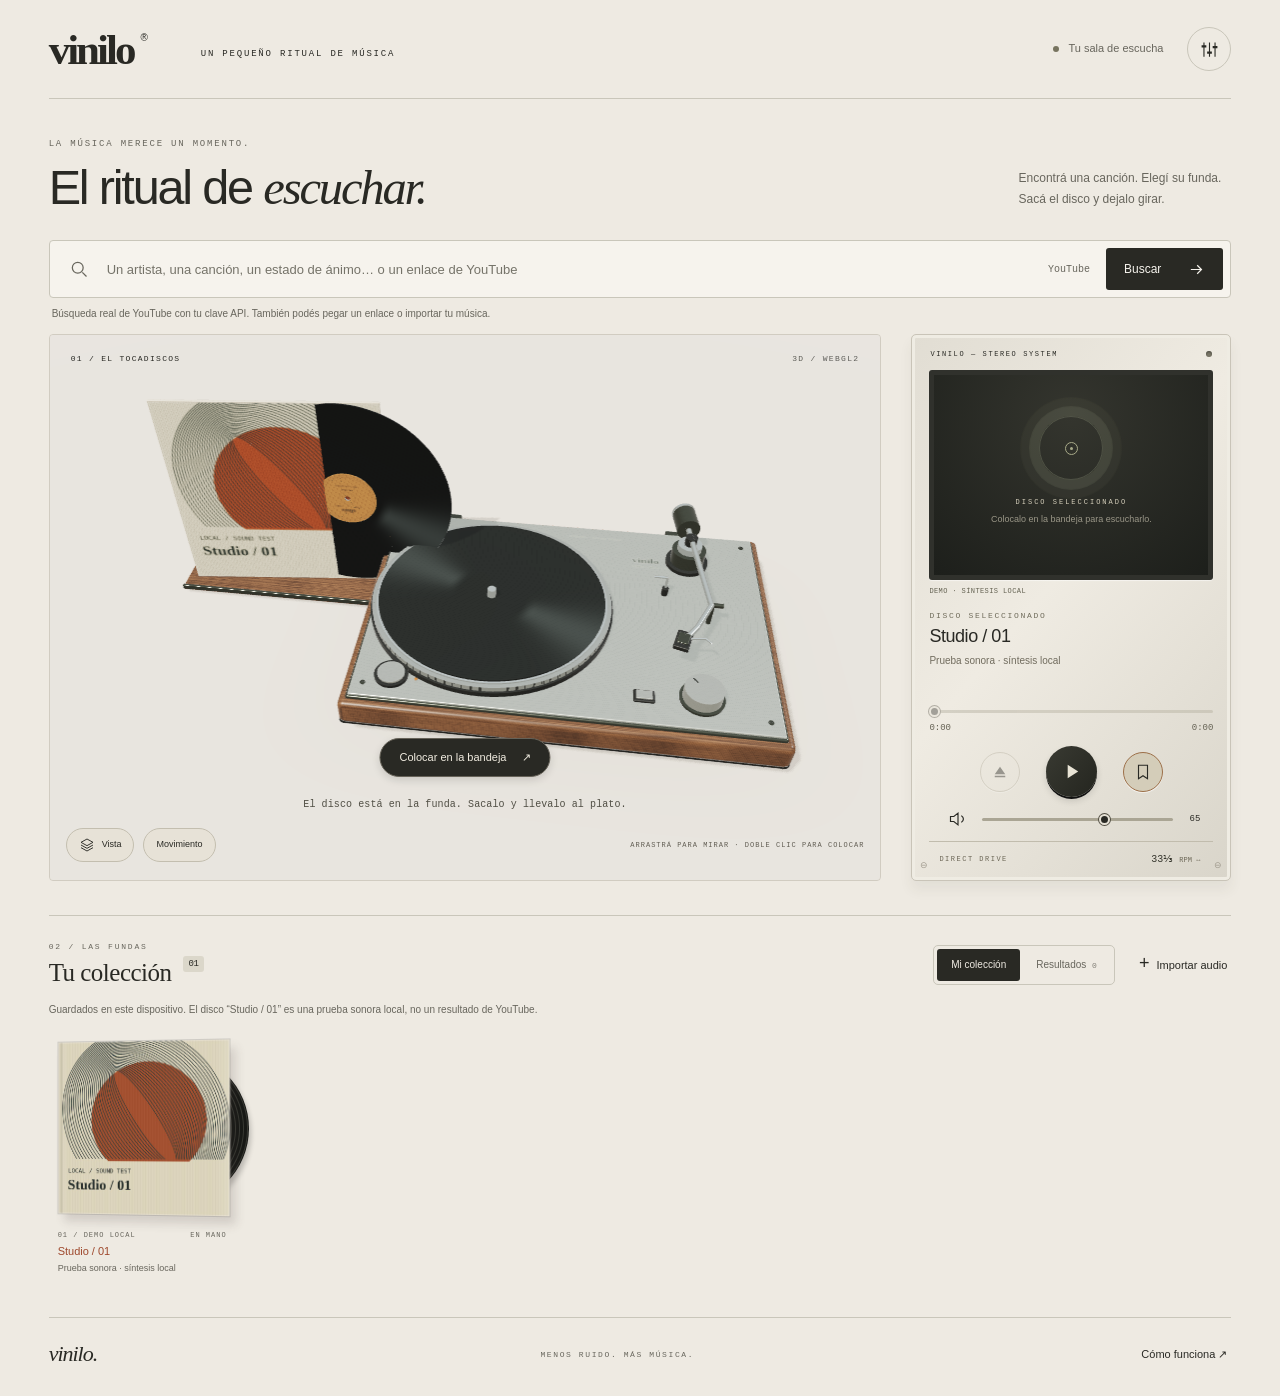
==== index.html @ 1d40541d "Add files via upload" ====
<!doctype html>
<html lang="es-AR">
<head>
<meta charset="utf-8"><meta name="viewport" content="width=device-width,initial-scale=1,viewport-fit=cover">
<meta name="theme-color" content="#eeeae2"><meta name="color-scheme" content="light"><meta name="referrer" content="strict-origin-when-cross-origin">
<meta name="description" content="Vinilo. Un pequeño ritual de música: elegí una funda, sacá el disco y ponelo a sonar. Tocadiscos 3D con YouTube y audio local.">
<meta http-equiv="Content-Security-Policy" content="default-src 'self'; script-src 'self' 'unsafe-inline' https://www.youtube.com https://s.ytimg.com; style-src 'self' 'unsafe-inline'; img-src 'self' data: blob: https://i.ytimg.com https://img.youtube.com https://i1.ytimg.com https://i2.ytimg.com https://i3.ytimg.com https://i4.ytimg.com; media-src 'self' blob: data:; connect-src 'self' https://www.googleapis.com https://www.youtube.com; frame-src https://www.youtube.com https://www.youtube-nocookie.com; font-src 'self'; object-src 'none'; base-uri 'none'; form-action 'none'">
<title>Vinilo — El ritual de escuchar</title>
<link rel="icon" href="data:image/svg+xml,%3Csvg xmlns='http://www.w3.org/2000/svg' viewBox='0 0 64 64'%3E%3Ccircle cx='32' cy='32' r='31' fill='%23272724'/%3E%3Ccircle cx='32' cy='32' r='12' fill='%23bb613e'/%3E%3Ccircle cx='32' cy='32' r='3' fill='%23eeeae2'/%3E%3C/svg%3E">
<style>:root{--paper:#eeeae2;--ink:#292924;--muted:#68665d;--line:#c9c6ba;--accent:#9e482c;--amber:#d19747;--panel:#e4e0d6;--motion-feedback:120ms;--motion-local:200ms;--motion-context:340ms;--motion-travel:680ms;--motion-stagger:32ms;--ease-arrive:cubic-bezier(.2,.75,.2,1);--ease-leave:cubic-bezier(.5,0,.8,.3);--lift:9px;--focus:#95432b;--radius:5px;--mono:'SFMono-Regular',Consolas,'Liberation Mono',monospace;--sans:-apple-system,BlinkMacSystemFont,'Segoe UI',sans-serif;--serif:Georgia,'Times New Roman',serif}
*{box-sizing:border-box}html{scroll-behavior:smooth}body{margin:0;background:var(--paper);color:var(--ink);font:14px/1.55 var(--sans);-webkit-font-smoothing:antialiased}button,input,select{font:inherit;color:inherit}button,a,input,select{-webkit-tap-highlight-color:transparent}button{cursor:pointer}button:disabled{cursor:not-allowed;opacity:.42}button:focus-visible,a:focus-visible,summary:focus-visible,input:focus-visible,select:focus-visible,canvas:focus-visible{outline:2px solid var(--focus);outline-offset:5px}a{color:inherit}button{border:0}button:not(:disabled):active{filter:brightness(.94)}.sr{position:absolute;width:1px;height:1px;padding:0;margin:-1px;overflow:hidden;clip:rect(0,0,0,0);white-space:nowrap;border:0}.skip{position:fixed;left:20px;top:-100px;background:var(--ink);color:white;padding:14px;z-index:200}.skip:focus{top:10px}[hidden]{display:none!important}
.masthead{height:99px;margin:0 3.8%;display:flex;align-items:center;border-bottom:1px solid var(--line);gap:35px}.wordmark{font-family:var(--serif);font-size:43px;font-weight:700;letter-spacing:-3px;line-height:1;text-decoration:none}.wordmark span{font:10px var(--sans);vertical-align:top;display:inline-block;margin:4px 0 0 7px;letter-spacing:0}.mastnote{font:9px var(--mono);letter-spacing:1.8px;margin:10px 0 0 18px}.headtools{margin-left:auto;display:flex;gap:24px;align-items:center}.connection{display:flex;align-items:center;gap:9px;font-size:11px;color:var(--muted)}.connection i,.liveled{width:6px;height:6px;border-radius:50%;background:#77745f}.iconbtn{background:transparent;width:44px;height:44px;display:grid;place-items:center;border:1px solid var(--line);border-radius:50%;flex-shrink:0}.iconbtn svg{width:19px;height:19px}main{max-width:1700px;margin:auto;padding:0 3.8%}.intro{display:flex;justify-content:space-between;align-items:flex-end;padding:40px 0 25px;gap:30px}.eyebrow{font:9px var(--mono);letter-spacing:1.8px;margin:0 0 12px;color:var(--muted)}h1{font-size:clamp(34px,3.8vw,62px);font-weight:400;line-height:1.09;letter-spacing:-2.2px;margin:0}h1 em{font-family:var(--serif);font-weight:400} .introcopy{font-size:12px;color:var(--muted);margin:0 10px 4px 0;line-height:1.8}.searchline{display:flex;align-items:center;gap:16px;background:#f6f3ed;border:1px solid var(--line);border-radius:4px;padding:6px 7px 6px 19px;height:58px}.searchline>svg{color:var(--muted);flex-shrink:0}.searchline input{background:none;border:0;min-width:0;flex:1;height:40px;font-size:13px;outline-offset:0}.searchline input::placeholder{color:#757369}.searchsource{font:10px var(--mono);color:var(--muted)}.searchbtn{height:42px;background:var(--ink);color:#f6f3ed;display:flex;align-items:center;gap:27px;padding:0 18px;border-radius:3px;font-size:12px}.searchfeedback{min-height:36px;font-size:10px;color:var(--muted);padding:8px 3px 6px}.searchfeedback.error{color:#8f3326}
.listening{display:grid;grid-template-columns:minmax(0,1fr) 320px;gap:30px;align-items:stretch;position:relative}.scenearea{position:relative;min-width:0;background:radial-gradient(ellipse at 44% 30%,#f5f1e9 0%,#e5e1d7 66%,#d9d3c8 100%);border:1px solid #d1ccc1;border-radius:4px;overflow:hidden;isolation:isolate;min-height:536px}.sceneheading{position:absolute;top:19px;left:21px;right:21px;display:flex;justify-content:space-between;gap:10px;font:8px var(--mono);letter-spacing:1.3px;pointer-events:none;z-index:2}.scenequality{opacity:.72;text-align:right}canvas#scene{display:block;width:100%;height:100%;position:absolute;inset:0;touch-action:none;outline-offset:-4px;z-index:1}.sceneactions{position:absolute;bottom:18px;left:16px;right:16px;z-index:4;display:flex;gap:9px;align-items:center}.viewbtn{background:#e7e2d7;border:1px solid #c3beaf;border-radius:30px;height:34px;display:flex;gap:7px;align-items:center;padding:0 12px;font-size:9px}.gesturehint{font:7px var(--mono);letter-spacing:1px;color:#615d53;margin-left:auto}.scenehint{position:absolute;bottom:70px;left:15px;right:15px;text-align:center;font:10px var(--mono);letter-spacing:.1px;color:#504e44;pointer-events:none;z-index:2}.placepill{position:absolute;left:50%;transform:translateX(-50%);bottom:103px;z-index:4;background:#292924;color:#f1ece0;border:1px solid #666258;padding:10px 19px;border-radius:30px;box-shadow:0 3px 8px #0002;font-size:11px;white-space:nowrap;transition:opacity var(--motion-local),background var(--motion-local)}.placepill span{margin-left:12px}.placepill:disabled{display:none}.hoverlabel{position:absolute;z-index:5;pointer-events:none;padding:5px 9px;background:#252520;color:#f4eee4;font-size:10px;border-radius:3px;max-width:170px}.fallback{position:absolute;inset:60px 20px 95px;display:grid;align-content:center;justify-content:center}.fallback p{font-size:11px;text-align:center}.flatdeck{position:relative;width:340px;height:230px;max-width:100%;background:linear-gradient(140deg,#d8d6cf,#aaa69c);border:17px solid #77523a;border-radius:10px;box-shadow:10px 25px 25px #453a3330}.flatdisc{margin:9px;width:173px;height:173px;background:repeating-radial-gradient(circle,#151513 0 2px,#343430 3px,#151513 4px);border:5px solid #85877f;border-radius:50%;display:grid;place-items:center}.flatdisc div{width:50px;height:50px;border-radius:50%;background:var(--accent);display:grid;place-items:center;color:white;font:italic 14px var(--serif)}.flatarm{position:absolute;right:25px;top:32px;width:8px;height:124px;background:linear-gradient(90deg,#666,#fff,#777);transform:rotate(22deg);border-radius:4px}
.console{background:linear-gradient(130deg,#e1ddd3,#efebe2 45%,#d9d5ca);border:1px solid #c9c4b8;box-shadow:0 9px 13px #473b2910,inset 0 0 0 3px #efece3;border-radius:5px;padding:15px 17px 9px;align-self:stretch;position:relative}.console:before,.console:after{content:'⊖';position:absolute;bottom:9px;color:#a09b8f;font:9px var(--mono)}.console:before{left:8px}.console:after{right:8px}.consolehead{display:flex;justify-content:space-between;align-items:center;margin-bottom:12px;padding:0 1px}.smallcaps{font:7px var(--mono);letter-spacing:1.6px}.liveled{background:#797667;box-shadow:inset 0 1px 2px #0006}.liveled.active{background:#a6b777;box-shadow:0 0 8px #a6b77780,inset 0 1px 2px #effaca}.sourceframe{background:#242520;border:5px solid #30312c;border-radius:3px;min-height:210px;height:210px;position:relative;box-shadow:0 1px 1px #fff8;overflow:hidden}.sourceidle{position:absolute;inset:0;display:flex;align-items:center;justify-content:center;flex-direction:column;color:#d5cfbb;background:radial-gradient(circle at 50% 20%,#34352e,#1d1f1b)}.sourceidle>span{font:7px var(--mono);letter-spacing:2px;margin-top:18px}.sourceidle>p{font-size:9px;opacity:.66;max-width:190px;text-align:center;margin:7px 0}.sourceidleicon{width:64px;height:64px;border:1px solid #7a7e6970;border-radius:50%;display:grid;place-items:center;box-shadow:0 0 0 9px #7a7e690a,0 0 0 10px #7a7e6930,0 0 0 18px #7a7e6908,0 0 0 19px #7a7e6910}.sourceidleicon span{width:13px;height:13px;border:1px solid #a8aa89;border-radius:50%;position:relative}.sourceidleicon span:after{content:'';position:absolute;width:3px;height:3px;border-radius:50%;background:#a8aa89;top:4px;left:4px}.sourceframe iframe,#youtubeHost{width:100%;height:100%;min-height:200px;border:0;display:block}.sourcecaption{display:flex;justify-content:space-between;gap:6px;font:7px var(--mono);color:#646252;letter-spacing:.4px;margin-top:7px}.sourcecaption a{font-size:8px;letter-spacing:0}.trackmeta{margin-top:16px;min-height:83px}.statusline{font:8px var(--mono);color:#706c5b;letter-spacing:1.7px;margin:0 0 5px}.trackmeta h2{font-size:18px;font-weight:500;letter-spacing:-.45px;line-height:1.25;margin:0;overflow-wrap:anywhere;display:-webkit-box;-webkit-line-clamp:2;-webkit-box-orient:vertical;overflow:hidden}.trackmeta>p:last-child{font-size:10px;color:#716c5e;margin:5px 0 0;white-space:nowrap;overflow:hidden;text-overflow:ellipsis}.progressrow{margin:5px 0 0}.clock{display:flex;justify-content:space-between;font:9px var(--mono);color:#666355;margin-top:0}input[type=range]{appearance:none;-webkit-appearance:none;display:block;background:transparent;width:100%;height:24px;cursor:pointer;margin:0}input[type=range]::-webkit-slider-runnable-track{height:3px;background:#aaa594;border-radius:4px}input[type=range]::-moz-range-track{height:3px;background:#aaa594;border-radius:4px}input[type=range]::-webkit-slider-thumb{appearance:none;-webkit-appearance:none;background:var(--ink);width:11px;height:11px;border-radius:50%;margin-top:-4px;border:2px solid #e6e1d5;box-shadow:0 0 0 1px #514d42}input[type=range]::-moz-range-thumb{background:var(--ink);width:8px;height:8px;border:2px solid #e6e1d5;border-radius:50%;box-shadow:0 0 0 1px #514d42}input[type=range]:disabled{opacity:.38;cursor:not-allowed}.transport{display:flex;justify-content:center;align-items:center;gap:26px;margin:13px 0 6px}.transportbtn{height:40px;width:40px;background:transparent;border:1px solid #b7b1a1;border-radius:50%;display:grid;place-items:center;box-shadow:0 1px 0 #fff8}.transportbtn svg{width:18px;height:18px}.transportbtn.saved{background:#d4cdb9;border-color:#9c6f48}.playbtn{width:51px;height:51px;border-radius:50%;background:linear-gradient(130deg,#393a32,#24251f);color:#e9e4d6;display:grid;place-items:center;box-shadow:0 2px 0 #111,0 4px 7px #0002}.playbtn svg{width:23px;height:23px}.volumerow{display:flex;gap:10px;align-items:center;margin:3px 13px 6px}.smallbutton{width:30px;height:32px;background:none;display:grid;place-items:center}.volumerow output{width:24px;text-align:right;font:9px var(--mono)}.consolefoot{border-top:1px solid #c1bcad;display:flex;align-items:center;justify-content:space-between;padding:9px 10px 4px;font:7px var(--mono);letter-spacing:1.5px;color:#6c6757}.consolefoot button{background:none;padding:2px 3px;font:10px var(--mono);color:#37372e}.consolefoot small{font-size:7px;color:#6c6757}
.library{margin-top:34px;padding-top:26px;border-top:1px solid var(--line)}.libraryhead{display:flex;align-items:center;justify-content:space-between;gap:20px}.libraryhead h2{font:400 25px var(--serif);letter-spacing:-.5px;margin:0}.libraryhead .eyebrow{margin:0 0 8px;font-size:8px}.libraryhead h2>span{vertical-align:top;font:9px var(--mono);margin-left:11px;background:#dbd7ca;padding:3px 6px;border-radius:3px}.librarytools{display:flex;gap:20px;align-items:center}.tabs{display:flex;border:1px solid var(--line);padding:3px;border-radius:5px;gap:2px}.tabs button{background:none;height:32px;padding:0 14px;border-radius:3px;font-size:10px;color:var(--muted)}.tabs button[aria-pressed=true]{background:var(--ink);color:var(--paper)}.tabs button span{font:8px var(--mono);margin-left:3px;opacity:.8}.textbutton{background:none;font-size:11px;padding:9px 4px}.textbutton>span{font-size:18px;margin-right:4px;line-height:1}.librarynote{font-size:10px;color:var(--muted);margin:15px 0 19px}.shelf{display:flex;overflow-x:auto;gap:27px;padding:12px 9px 21px;min-height:236px;scroll-snap-type:x proximity;scrollbar-width:thin;scrollbar-color:#b9b1a1 transparent}.recordcard{width:169px;min-width:169px;position:relative;scroll-snap-align:start}.recordpick{padding:0;border:0;background:none;text-align:left;display:block;width:100%;position:relative}.cover{height:169px;position:relative;isolation:isolate;perspective:850px}.coverface{width:100%;height:100%;position:relative;transform:rotateY(-5deg);transform-origin:15% 70%;transition:transform var(--motion-local) var(--ease-arrive);box-shadow:6px 8px 9px #453a3929,1px 1px 1px #f6f3e877;outline:1px solid #5553;background:#302f28;overflow:hidden}.coverface:after{content:'';position:absolute;inset:0;background:linear-gradient(90deg,#ffffff10,#00000015 2%,#ffffff12 3%,transparent 6%,transparent 92%,#fff2);pointer-events:none;box-shadow:inset 0 0 0 1px #fff2}.coverface img{width:100%;height:100%;display:block;object-fit:cover}.peekdisc{position:absolute;left:27px;top:7px;width:153px;height:153px;border-radius:50%;background:repeating-radial-gradient(circle at center,#171815 0 2px,#363731 3px,#171815 4px);box-shadow:2px 5px 5px #0003;transition:transform var(--motion-context) var(--ease-arrive)}.peekdisc:after{content:'';position:absolute;inset:53px;border-radius:50%;background:#aa744a;border:1px solid #cfa781}.recordpick:hover .coverface,.recordpick:focus-visible .coverface,.recordcard.selected .coverface{transform:translateY(-5px) rotateY(-10deg) scale(1.015)}.recordpick:hover .peekdisc,.recordpick:focus-visible .peekdisc,.recordcard.selected .peekdisc{transform:translateX(11px) translateY(-4px)}.recordpick:focus-visible{outline-offset:8px}.cardindex{display:flex;gap:5px;justify-content:space-between;font:7px var(--mono);letter-spacing:1px;color:var(--muted);margin:13px 0 5px}.cardtitle{font-size:11px;font-weight:500;line-height:1.4;display:-webkit-box;-webkit-line-clamp:2;-webkit-box-orient:vertical;overflow:hidden}.cardauthor{font-size:9px;color:var(--muted);white-space:nowrap;overflow:hidden;text-overflow:ellipsis;margin-top:3px}.recordcard.selected .cardtitle{color:var(--accent)}.removeTrack{position:absolute;right:2px;top:2px;z-index:3;width:30px;height:30px;border-radius:50%;background:#ece7dbee;border:1px solid #8b8171;color:#574b39;font-size:15px;opacity:0;transition:opacity var(--motion-feedback)}.recordcard:hover .removeTrack,.recordcard:focus-within .removeTrack{opacity:1}.empty{border:1px dashed var(--line);border-radius:4px;padding:40px 20px;text-align:center;min-height:218px}.empty h3{font:400 26px var(--serif);margin:0 0 10px}.empty p{font-size:12px;color:var(--muted)}.morebutton{display:block;margin:10px auto 0;padding:12px 22px;background:none;border:1px solid var(--line);border-radius:4px;font-size:12px}footer{margin:20px 0 0;border-top:1px solid var(--line);display:flex;justify-content:space-between;align-items:center;padding:19px 0 24px;gap:20px}footer>span:nth-child(2){font:8px var(--mono);color:var(--muted);letter-spacing:1.6px}.footerbrand{font:italic 22px var(--serif);letter-spacing:-1px}
dialog{width:min(580px,calc(100% - 24px));max-height:min(90dvh,900px);padding:0;border:1px solid #b4ad9d;border-radius:7px;background:var(--paper);box-shadow:0 20px 100px #1f211b55;color:var(--ink)}dialog::backdrop{background:#292a2477}.dialoghead{margin:0;display:flex;justify-content:space-between;align-items:center;gap:20px;padding:25px 27px;border-bottom:1px solid var(--line);background:var(--paper);position:sticky;top:0;z-index:1}.dialoghead h2{font:400 28px var(--serif);line-height:1.1;margin:0;letter-spacing:-.8px}.dialoghead .eyebrow{font-size:8px;margin-bottom:8px}.dialogbody{padding:0 27px 25px}.dialogbody section{padding:23px 0 18px;border-bottom:1px solid var(--line)}.dialogbody section:last-child{border:0;padding-bottom:0}.dialogbody h3{font-size:14px;font-weight:600;margin:0 0 10px}.dialogbody p{font-size:12px;color:#656051;margin:10px 0}.dialogbody label{display:block;font-size:11px;font-weight:600;margin:14px 0 6px}.dialogbody input:not([type=checkbox]),.dialogbody select{background:#f7f3ea;border:1px solid #bdb5a4;border-radius:4px;height:43px;width:100%;padding:8px 12px;font-size:12px}.keyrow{display:flex;gap:9px}.keyrow input{min-width:0}.dialogbody .subnote{font-size:10px;line-height:1.6}.dialogbuttons{display:flex;gap:14px;align-items:center;flex-wrap:wrap;margin:13px 0}.primarybutton,.secondarybutton{border:1px solid var(--ink);padding:10px 16px;border-radius:4px;font-size:11px;background:var(--ink);color:var(--paper)}.secondarybutton{background:none;color:var(--ink);border-color:#aaa28f}.dangerbutton{background:none;border:1px solid #bca599;color:#903e27;font-size:11px;padding:9px 13px;border-radius:4px}.dialogbody details{font-size:11px;line-height:1.7;margin-top:14px}.dialogbody summary{cursor:pointer;padding:4px 0;font-weight:500}.dialogbody ol{padding-left:20px}.dialogbody li{margin:7px 0}.dialogbody code{font-size:10px;overflow-wrap:anywhere}.dialogbody label.checklabel{display:flex;align-items:flex-start;gap:9px;font-weight:400;font-size:11px}.checklabel input{accent-color:var(--accent)}.legal p{font-size:10px}.toast{position:fixed;bottom:max(23px,env(safe-area-inset-bottom));left:50%;transform:translateX(-50%);max-width:min(550px,calc(100% - 28px));z-index:100;background:#30322a;color:#f4ecda;font-size:12px;border:1px solid #5e6150;border-radius:5px;padding:12px 20px;box-shadow:0 10px 30px #0003;pointer-events:none}kbd{font:10px var(--mono);background:#d9d2c4;padding:3px 5px;border-radius:3px}body.isplaying .sourceidleicon{border-color:#b9ba8b}.newcard{animation:card-enter var(--motion-context) var(--ease-arrive) both;animation-delay:var(--delay,0ms)}@keyframes card-enter{from{opacity:.7;transform:translateY(9px)}to{opacity:1;transform:none}}.searchbusy .searchbtn svg{animation:search-sweep 850ms ease-in-out infinite alternate}@keyframes search-sweep{from{transform:translateX(-3px)}to{transform:translateX(3px)}}body.reduce-motion *,body.reduce-motion *:before,body.reduce-motion *:after{animation:none!important;transition:none!important;scroll-behavior:auto!important}body.reduce-motion .coverface,body.reduce-motion .peekdisc{transform:none!important}
@media(min-width:1550px){.listening{grid-template-columns:minmax(0,1fr) 350px}.scenearea{min-height:570px}.sourceframe{height:223px}}
@media(max-width:1100px){.mastnote{display:none}.listening{grid-template-columns:minmax(0,1fr) 290px;gap:18px}.scenearea{min-height:536px}.gesturehint{display:none}.sceneheading{font-size:7px;letter-spacing:.7px}.console{padding-left:12px;padding-right:12px}.sourceframe{height:210px}.intro{padding-top:33px}.searchsource{display:none}}
@media(max-width:760px){.masthead{height:76px;margin:0 5%}.wordmark{font-size:37px}.connection{font-size:9px}.headtools{gap:12px}.iconbtn{width:39px;height:39px}main{padding:0 5%}.intro{padding:28px 0 23px;display:block}.introcopy{display:none}.intro .eyebrow{font-size:8px;letter-spacing:1.4px}h1{font-size:36px;letter-spacing:-1.6px}.searchline{height:54px;padding-left:13px;gap:9px}.searchline input{font-size:11px}.searchbtn{padding:0 12px;height:40px;gap:6px}.searchbtn span{display:none}.searchfeedback{font-size:9px;min-height:42px;line-height:1.5}.listening{display:flex;flex-direction:column;gap:16px}.scenearea{height:390px;min-height:390px}.sceneheading{top:16px;left:16px;right:16px;font-size:7px}.scenehint{bottom:66px;font-size:9px}.placepill{bottom:97px;padding:10px 16px;font-size:10px}.sceneactions{bottom:17px;left:14px}.viewbtn{height:33px;font-size:9px}.console{display:grid;grid-template-columns:minmax(0,1fr);padding:14px 17px 12px;gap:0}.consolehead{margin-bottom:11px}.sourceframe{min-height:200px;height:200px;width:100%}.trackmeta{min-height:62px;margin-top:16px}.trackmeta h2{font-size:19px}.sourcecaption{font-size:8px}.transport{margin:10px 0 7px;gap:35px}.transportbtn{width:43px;height:43px}.playbtn{width:52px;height:52px}.volumerow{margin:5px 26px}.consolefoot{margin-top:4px;padding-bottom:2px}.library{margin-top:28px;padding-top:25px}.libraryhead{display:block}.librarytools{margin-top:17px;justify-content:space-between;gap:8px}.tabs button{font-size:9px;padding:0 11px}.textbutton{font-size:10px}.libraryhead h2{font-size:25px}.librarynote{font-size:9px;margin-bottom:12px}.shelf{gap:23px;padding-left:3px;padding-right:17px;min-height:238px}.recordcard{width:155px;min-width:155px}.cover{height:155px}.peekdisc{width:140px;height:140px;left:25px}.peekdisc:after{inset:48px}.removeTrack{opacity:1;width:29px;height:29px}footer{padding:17px 0 25px}footer>span:nth-child(2){font-size:6px;letter-spacing:.7px}.dialoghead{padding:20px}.dialogbody{padding:0 20px 20px}.dialoghead h2{font-size:25px}.dialogbody section{padding-top:20px}.toast{font-size:11px;width:max-content;max-width:calc(100% - 30px)} }
@media(max-width:360px){h1{font-size:30px}.connection span{display:none}.scenearea{height:340px;min-height:340px}.sceneheading .scenequality{max-width:100px}.librarytools{align-items:flex-start;gap:4px}.textbutton{font-size:9px}.tabs button{padding:0 8px}.flatdeck{width:265px}}
@media(prefers-reduced-motion:reduce){html{scroll-behavior:auto}body:not(.full-motion) *,body:not(.full-motion) *:before,body:not(.full-motion) *:after{animation:none!important;transition:none!important}body:not(.full-motion) .coverface,body:not(.full-motion) .peekdisc{transform:none!important}}
</style>
</head>
<body>
<a class="skip" href="#search">Ir a buscar música</a>
<header class="masthead">
  <a class="wordmark" href="#" aria-label="Vinilo, inicio">vinilo<span>®</span></a>
  <div class="mastnote">UN PEQUEÑO RITUAL DE MÚSICA</div>
  <div class="headtools"><span class="connection" id="connection"><i></i><span>Tu sala de escucha</span></span><button class="iconbtn" id="settingsOpen" aria-label="Abrir conexiones y preferencias" title="Conexiones y preferencias"><svg viewBox="0 0 24 24" fill="none" stroke="currentColor" stroke-width="1.4"><path d="M5 3v18M12 3v18M19 3v18"/><path d="M2 8h6M9 16h6M16 9h6" stroke-width="3"/></svg></button></div>
</header>
<main>
<section class="intro" aria-labelledby="mainTitle">
  <div><p class="eyebrow">LA MÚSICA MERECE UN MOMENTO.</p><h1 id="mainTitle">El ritual de <em>escuchar.</em></h1></div>
  <p class="introcopy">Encontrá una canción. Elegí su funda.<br>Sacá el disco y dejalo girar.</p>
</section>
<form class="searchline" id="searchForm" role="search">
  <svg viewBox="0 0 24 24" width="20" height="20" fill="none" stroke="currentColor" stroke-width="1.5" aria-hidden="true"><circle cx="10.5" cy="10.5" r="6.5"/><path d="m16 16 5 5"/></svg>
  <label class="sr" for="search">Buscar música en YouTube o pegar un enlace de vídeo</label>
  <input id="search" type="search" maxlength="180" placeholder="Un artista, una canción, un estado de ánimo… o un enlace de YouTube" autocomplete="off" spellcheck="false">
  <span class="searchsource">YouTube</span><button class="searchbtn" id="searchButton" type="submit"><span>Buscar</span><svg width="17" height="17" viewBox="0 0 24 24" fill="none" stroke="currentColor" stroke-width="1.7" aria-hidden="true"><path d="M4 12h15m-6-6 6 6-6 6"/></svg></button>
</form>
<div class="searchfeedback" id="searchFeedback" role="status">Búsqueda real de YouTube con tu clave API. También podés pegar un enlace o importar tu música.</div>
<section class="listening" aria-label="Sala de escucha">
  <div class="scenearea" id="scenearea">
    <div class="sceneheading"><span>01 / EL TOCADISCOS</span><span class="scenequality" id="renderStatus">CARGANDO ESCENA</span></div>
    <canvas id="scene" aria-label="Tocadiscos tridimensional. Arrastrá el disco hasta la bandeja. También podés usar los botones Colocar y Reproducir." tabindex="0"></canvas>
    <div class="fallback" id="fallback" hidden><div class="flatdeck"><div class="flatdisc"><div>vinilo</div></div><span class="flatarm"></span></div><p>Vista plana. Los controles y la reproducción siguen disponibles.</p></div>
    <div class="sceneactions"><button class="viewbtn" id="viewAngle" title="Alternar vista cenital"><svg width="16" height="16" viewBox="0 0 24 24" fill="none" stroke="currentColor" stroke-width="1.4" aria-hidden="true"><path d="m12 3 9 5-9 5-9-5 9-5Z M3 12l9 5 9-5M3 16l9 5 9-5"/></svg><span>Vista</span></button><button class="viewbtn" id="motionToggle" aria-pressed="false" title="Pausar el movimiento visual">Movimiento</button><span class="gesturehint">ARRASTRÁ PARA MIRAR · DOBLE CLIC PARA COLOCAR</span></div>
    <div class="scenehint" id="scenehint">Elegí un disco de la colección.</div>
    <div class="hoverlabel" id="hoverlabel" hidden></div>
    <button class="placepill" id="placeButton" disabled>Colocar en la bandeja <span>↗</span></button>
  </div>
  <aside class="console" aria-label="Equipo y reproducción">
    <div class="consolehead"><span class="smallcaps">VINILO — STEREO SYSTEM</span><span class="liveled" id="liveled"></span></div>
    <div class="sourceframe" id="sourceframe">
      <div class="sourceidle" id="sourceidle"><div class="sourceidleicon" aria-hidden="true"><span></span></div><span id="sourceIdleTitle">TU PRÓXIMO DISCO</span><p id="sourceIdleDetail">El silencio también es parte del ritual.</p></div>
      <div id="youtubeHost" hidden><div id="youtubePlayer"></div></div>
    </div>
    <div class="sourcecaption"><span id="sourceType">AUDIO LOCAL / YOUTUBE</span><a id="youtubeLink" href="https://www.youtube.com" target="_blank" rel="noopener" hidden>Abrir en YouTube ↗</a></div>
    <div class="trackmeta"><p class="statusline" id="playState">EN REPOSO</p><h2 id="trackTitle">Elegí tu primer disco.</h2><p id="trackArtist">Una canción a la vez.</p></div>
    <div class="progressrow"><label class="sr" for="seek">Posición de reproducción</label><input id="seek" type="range" min="0" max="1000" value="0" disabled><div class="clock"><span id="elapsed">0:00</span><span id="duration">0:00</span></div></div>
    <div class="transport"><button id="ejectButton" class="transportbtn" aria-label="Expulsar disco" title="Expulsar (E)" disabled><svg viewBox="0 0 24 24" aria-hidden="true"><path d="m12 5 7 10H5Zm-7 12h14v2H5Z" fill="currentColor"/></svg></button><button id="playButton" class="playbtn" aria-label="Reproducir" title="Reproducir / pausar (Espacio)" disabled><svg viewBox="0 0 24 24" aria-hidden="true"><path id="playIcon" d="M8 5L19 12L8 19Z" fill="currentColor"/></svg></button><button id="saveButton" class="transportbtn" aria-label="Guardar disco en mi colección" title="Guardar disco" disabled><svg viewBox="0 0 24 24" fill="none" stroke="currentColor" stroke-width="1.5" aria-hidden="true"><path d="M6 3h12v18l-6-4-6 4V3Z"/></svg></button></div>
    <div class="volumerow"><button class="smallbutton" id="muteButton" aria-label="Silenciar" aria-pressed="false"><svg viewBox="0 0 24 24" width="20" height="20" fill="none" stroke="currentColor" stroke-width="1.4" aria-hidden="true"><path d="M3 9h4l5-4v14l-5-4H3Z M16 8q5 4 0 8"/></svg></button><label class="sr" for="volume">Volumen</label><input id="volume" type="range" min="0" max="100" value="65"><output for="volume" id="volumeValue">65</output></div>
    <div class="consolefoot"><span>DIRECT DRIVE</span><button id="rpmButton" title="Velocidad visual del plato. No altera el audio." aria-label="Giro visual 33 y un tercio revoluciones por minuto. Cambiar a 45">33⅓ <small>RPM ↔</small></button></div>
  </aside>
</section>
<section class="library" aria-labelledby="libraryTitle">
  <div class="libraryhead"><div><p class="eyebrow">02 / LAS FUNDAS</p><h2 id="libraryTitle">Tu colección<span id="libraryCount">01</span></h2></div><div class="librarytools"><div class="tabs" aria-label="Biblioteca"><button id="collectionTab" aria-pressed="true">Mi colección</button><button id="resultsTab" aria-pressed="false">Resultados <span id="resultsCount">0</span></button></div><button id="importAudioButton" class="textbutton"><span>+</span> Importar audio</button></div></div>
  <p class="librarynote" id="libraryNote">Discos guardados en este dispositivo. El primero es una prueba sonora local, no un resultado de YouTube.</p>
  <div class="shelf" id="shelf" aria-label="Discos disponibles"></div>
  <div class="empty" id="empty" hidden><h3>Una colección por descubrir.</h3><p id="emptyText">Buscá en YouTube o importá un archivo de audio para sumar tu próximo disco.</p></div>
  <button class="morebutton" id="moreButton" hidden>Buscar más resultados</button>
</section>
<footer><span class="footerbrand">vinilo.</span><span>MENOS RUIDO. MÁS MÚSICA.</span><button class="textbutton" id="aboutButton">Cómo funciona ↗</button></footer>
</main>
<dialog id="settings" aria-labelledby="settingsTitle"><form method="dialog" class="dialoghead"><div><p class="eyebrow">CONEXIONES / PREFERENCIAS</p><h2 id="settingsTitle">Tu sala, a tu manera.</h2></div><button class="iconbtn" aria-label="Cerrar preferencias">✕</button></form>
<div class="dialogbody">
<section><h3>Conectar la búsqueda de YouTube</h3><p>La búsqueda automática usa YouTube Data API v3. La reproducción por enlace no necesita clave. Google recibe la consulta y los datos necesarios para cargar su reproductor.</p><label for="apiKey">Tu clave de YouTube Data API v3</label><div class="keyrow"><input id="apiKey" type="password" autocomplete="off" spellcheck="false" placeholder="Pegá tu clave restringida"><button type="button" class="textbutton" id="keyVisibility" aria-label="Mostrar u ocultar clave">Mostrar</button></div><p class="subnote">Se conserva sólo en esta pestaña. No se exporta ni se incluye en el HTML. Una clave utilizada en el navegador es visible para su usuario: restringila por sitio y por API.</p><div class="dialogbuttons"><button id="connectButton" type="button" class="primarybutton">Conectar búsqueda</button><button id="forgetKey" type="button" class="textbutton">Olvidar clave</button></div><details><summary>Crear y restringir una clave</summary><ol><li>Abrí Google Cloud Console y creá un proyecto.</li><li>Habilitá <strong>YouTube Data API v3</strong>.</li><li>Creá una clave API. En restricciones de aplicación, elegí sitios web y autorizá <code>https://gatdeguin.github.io/*</code>.</li><li>En restricciones de API, permití sólo YouTube Data API v3. Pegá la clave arriba. El cupo depende de tu proyecto.</li></ol><p>GitHub Pages requiere alojar el HTML por HTTPS; abrirlo con <code>file://</code> no proporciona el referente requerido por YouTube.</p><a href="https://console.cloud.google.com/apis/library/youtube.googleapis.com" target="_blank" rel="noopener">Abrir Google Cloud ↗</a></details></section>
<section><h3>Movimiento y detalle</h3><label for="motionSetting">Movimiento</label><select id="motionSetting"><option value="system">Seguir preferencia del sistema</option><option value="reduced">Reducido · sin giros ni desplazamientos</option><option value="full">Completo · selección manual</option></select><label for="qualitySetting">Detalle de la escena</label><select id="qualitySetting"><option value="auto">Equilibrado</option><option value="low">Ligero · menor resolución y sin sombras</option><option value="high">Alto · más resolución</option></select><p class="subnote">El giro 33⅓ / 45 RPM es una representación visual. No cambia la velocidad de la música.</p></section>
<section><h3>Tu música, bajo tu control</h3><p>El audio importado se guarda en IndexedDB cuando está disponible. El navegador puede borrar su almacenamiento. Conservá tus originales y una copia exportada.</p><label class="checklabel"><input id="includeAudio" type="checkbox" checked> Incluir audio local en la copia portable (hasta 64 MB)</label><div class="dialogbuttons"><button id="exportButton" type="button" class="secondarybutton">Exportar colección</button><button id="restoreButton" type="button" class="secondarybutton">Restaurar copia</button></div><p class="subnote" id="storageStatus">Comprobando almacenamiento…</p><button id="clearButton" type="button" class="dangerbutton">Vaciar colección…</button></section>
<section><h3>Controles</h3><p><strong>Funda:</strong> clic, toque o Enter para seleccionar. <strong>Disco:</strong> arrastrar hasta el plato o pulsar Colocar. <strong>Equipo:</strong> tocá los botones y la perilla en 3D, o usá los controles de la consola. <strong>Cámara:</strong> arrastrá el espacio libre; Vista alterna la perspectiva.</p><p><kbd>Espacio</kbd> reproduce/pausa · <kbd>E</kbd> expulsa · <kbd>/</kbd> busca · <kbd>Esc</kbd> cancela el gesto o cierra este panel.</p></section>
<section class="legal"><h3>Fuentes y privacidad</h3><p>Sin cuentas de Vinilo, rastreadores propios ni descargas de YouTube. Los vídeos se reproducen en un iframe oficial visible; pueden incluir anuncios o estar bloqueados por sus propietarios. Se pausa YouTube al ocultar la pestaña o cuando su pantalla deja de estar visible. No se promete reproducción con la pantalla bloqueada.</p><p>El HTML contiene todos los gráficos y el código. YouTube y sus portadas necesitan Internet; el audio local no. Los metadatos de YouTube se descartan a los 30 días sin actualizar; se conserva el identificador elegido por vos.</p><p><a href="https://www.youtube.com/t/terms" target="_blank" rel="noopener">Términos de YouTube ↗</a> · <a href="https://policies.google.com/privacy" target="_blank" rel="noopener">Privacidad de Google ↗</a></p></section>
</div></dialog>
<div class="toast" id="toast" role="status" aria-live="polite" hidden></div>
<input id="audioInput" type="file" accept="audio/*,.mp3,.wav,.ogg,.m4a,.aac,.flac" multiple hidden>
<input id="restoreInput" type="file" accept="application/json,.json" hidden>
<noscript>Vinilo necesita JavaScript para renderizar el tocadiscos y reproducir tu música.</noscript>
<script>/* Vinilo: pure domain/validation. Deliberately independent of DOM, animation and audio. */
(function(root){'use strict';
const MOTION=Object.freeze({feedback:120,local:200,context:340,shared:380,layout:230,recordSelect:480,recordPlace:680,recordReturn:560,gestureCancel:320,gestureReturn:380,gestureEscape:250,stagger:32,staggerCap:160,armOmega:12,volumeOmega:20,spinDamping:5.8,arrival:'cubic-bezier(.2,.75,.2,1)'});
const clamp=(x,a,b)=>Math.min(b,Math.max(a,Number.isFinite(+x)?+x:a));
const idRx=/^[a-zA-Z0-9_-]{11}$/;
function videoId(input){if(typeof input!=='string')return null;input=input.trim();if(idRx.test(input))return input;
 try{const u=new URL(input);if(u.protocol!=='https:')return null;const h=u.hostname.toLowerCase();let id=null;
 if(h==='youtu.be')id=u.pathname.split('/')[1];
 else if(['youtube.com','www.youtube.com','m.youtube.com','music.youtube.com','www.youtube-nocookie.com'].includes(h)){const p=u.pathname.split('/');if(p[1]==='watch')id=u.searchParams.get('v');else if(['embed','shorts','live'].includes(p[1]))id=p[2];}
 return idRx.test(id||'')?id:null;}catch{return null;}}
function safeThumb(s){try{const u=new URL(s);return u.protocol==='https:'&&['i.ytimg.com','img.youtube.com','i1.ytimg.com','i2.ytimg.com','i3.ytimg.com','i4.ytimg.com'].includes(u.hostname)?u.href:null;}catch{return null;}}
function text(s,max=250){return typeof s==='string'?s.replace(/[\u0000-\u0008\u000b\u000c\u000e-\u001f]/g,'').slice(0,max):'';}
function validateCollection(obj){if(!obj||obj.schema!==1||!Array.isArray(obj.tracks)||obj.tracks.length>500)throw Error('Colección incompatible: se necesita formato Vinilo v1 y hasta 500 discos.');
 const seen=new Set(),out=[];let audioBytes=0;
 for(const t of obj.tracks){if(!t||typeof t!=='object'||!['youtube','local','demo'].includes(t.kind)||typeof t.id!=='string'||t.id.length>100)throw Error('Hay un disco inválido en la colección.');
 let r={id:t.id,kind:t.kind,title:text(t.title)||'Sin título',author:text(t.author,150),added:typeof t.added==='number'?t.added:0};
 if(t.kind==='youtube'){if(!idRx.test(t.videoId||''))throw Error('Identificador de YouTube inválido.');r.videoId=t.videoId;r.id='yt:'+t.videoId;r.thumb=safeThumb(t.thumb)||'';r.fetched=Number.isFinite(t.fetched)?t.fetched:0;}
 if(t.kind==='demo'){if(t.id!=='demo:studio')throw Error('Demo no reconocida.');r.title='Studio / 01';r.author='Prueba sonora · síntesis local';}
 if(t.kind==='local'){if(!/^local:[a-zA-Z0-9_-]{1,80}$/.test(t.id))throw Error('Identificador de audio local inválido.');r.filename=text(t.filename);r.mime=/^audio\/[a-zA-Z0-9.+-]+$/.test(t.mime||'')?t.mime:'audio/mpeg';if(t.audio!==undefined){if(typeof t.audio!=='string'||t.audio.length<4||!/^[A-Za-z0-9+/]*={0,2}$/.test(t.audio)||t.audio.length%4!==0)throw Error('Audio portable no válido.');audioBytes+=t.audio.length;if(audioBytes>90*1024*1024)throw Error('La copia supera el límite de audio portable (aproximadamente 64 MB).');r.audio=t.audio;}}
 if(!seen.has(r.id)){out.push(r);seen.add(r.id);}}
 return out;}
function time(n){n=Number.isFinite(n)?Math.max(0,Math.floor(n)):0;const s=String(n%60).padStart(2,'0'),m=Math.floor(n/60)%60,h=Math.floor(n/3600);return h?`${h}:${String(m).padStart(2,'0')}:${s}`:`${Math.floor(n/60)}:${s}`;}
function initialState(){return{selected:null,current:null,status:'idle',error:'',generation:0};}
function reduce(s,e){switch(e.type){case'SELECT':return{...s,selected:e.track,current:null,status:'selected',error:'',generation:s.generation+1};case'PLACE':return s.selected?{...s,current:s.selected,status:'loading',error:'',generation:s.generation+1}:s;case'EJECT':return{...s,current:null,status:s.selected?'selected':'idle',error:'',generation:s.generation+1};case'MEDIA':return s.current&&s.current.id===e.id?{...s,status:e.status,error:e.error||''}:s;default:return s;}}
// Analytic critically-damped spring. Units: seconds; omega in radians/second.
function spring(x,v,target,dt,omega=16){dt=Math.max(0,Math.min(20,dt));const a=x-target,b=v+omega*a,k=Math.exp(-omega*dt);let nx=target+(a+b*dt)*k,nv=(v-omega*b*dt)*k;if(Math.abs(nx-target)<.00001&&Math.abs(nv)<.0001){nx=target;nv=0;}return{x:nx,v:nv};}
function advanceRotation(angle,speed,target,dt,k=MOTION.spinDamping){dt=Math.max(0,Math.min(20,dt));const decay=Math.exp(-k*dt);return{angle:angle+target*dt+(speed-target)*(1-decay)/k,speed:target+(speed-target)*decay};}
root.ViniloCore={MOTION,advanceRotation,clamp,videoId,safeThumb,text,validateCollection,time,initialState,reduce,spring};
})(typeof window!=='undefined'?window:globalThis);
</script><script>/* Vinilo Scene — a dependency-free WebGL2 renderer. Real meshes, GGX lighting,
   procedural surfaces and a depth shadow pass. Not a screenshot or CSS 3D. */
(function(root){'use strict';
const C=root.ViniloCore, MT=C.MOTION, PI=Math.PI;
const V={add:(a,b)=>a.map((n,i)=>n+b[i]),sub:(a,b)=>a.map((n,i)=>n-b[i]),mul:(a,k)=>a.map(n=>n*k),dot:(a,b)=>a.reduce((s,n,i)=>s+n*b[i],0),cross:(a,b)=>[a[1]*b[2]-a[2]*b[1],a[2]*b[0]-a[0]*b[2],a[0]*b[1]-a[1]*b[0]],norm(a){let n=Math.hypot(...a)||1;return a.map(v=>v/n)}};
const M={id:()=>new Float32Array([1,0,0,0,0,1,0,0,0,0,1,0,0,0,0,1]),mul(a,b){let o=new Float32Array(16);for(let c=0;c<4;c++)for(let r=0;r<4;r++)o[c*4+r]=a[r]*b[c*4]+a[4+r]*b[c*4+1]+a[8+r]*b[c*4+2]+a[12+r]*b[c*4+3];return o},t(x,y,z){let m=M.id();m[12]=x;m[13]=y;m[14]=z;return m},s(x,y=x,z=x){let m=M.id();m[0]=x;m[5]=y;m[10]=z;return m},rx(t){let m=M.id(),c=Math.cos(t),s=Math.sin(t);m[5]=c;m[6]=s;m[9]=-s;m[10]=c;return m},ry(t){let m=M.id(),c=Math.cos(t),s=Math.sin(t);m[0]=c;m[2]=-s;m[8]=s;m[10]=c;return m},rz(t){let m=M.id(),c=Math.cos(t),s=Math.sin(t);m[0]=c;m[1]=s;m[4]=-s;m[5]=c;return m},look(eye,target,up=[0,1,0]){let z=V.norm(V.sub(eye,target)),x=V.norm(V.cross(up,z)),y=V.cross(z,x);return new Float32Array([x[0],y[0],z[0],0,x[1],y[1],z[1],0,x[2],y[2],z[2],0,-V.dot(x,eye),-V.dot(y,eye),-V.dot(z,eye),1])},persp(fov,aspect,n,f){let q=1/Math.tan(fov/2);return new Float32Array([q/aspect,0,0,0,0,q,0,0,0,0,(f+n)/(n-f),-1,0,0,2*f*n/(n-f),0])},ortho(l,r,b,t,n,f){let m=M.id();m[0]=2/(r-l);m[5]=2/(t-b);m[10]=-2/(f-n);m[12]=-(r+l)/(r-l);m[13]=-(t+b)/(t-b);m[14]=-(f+n)/(f-n);return m}};
function model(p=[0,0,0],r=[0,0,0],s=[1,1,1]){return M.mul(M.t(...p),M.mul(M.ry(r[1]||0),M.mul(M.rx(r[0]||0),M.mul(M.rz(r[2]||0),M.s(...s)))));}
function rgb(h){return h.match(/\w\w/g).map(x=>parseInt(x,16)/255)}
function meshBuilder(){const p=[],n=[],uv=[];return{p,n,uv,v(a,b,t){p.push(...a);n.push(...b);uv.push(...t)},tri(a,b,c){for(const v of [a,b,c])this.v(...v)}}}
function box(w,h,d,b=0){const g=meshBuilder(),hs=[w/2,h/2,d/2];for(let axis=0;axis<3;axis++)for(const sign of [-1,1]){let a=(axis+1)%3,bb=(axis+2)%3;const coords=k=>b?[-hs[k],-hs[k]+b*.3,-hs[k]+b,0,hs[k]-b,hs[k]-b*.3,hs[k]]:[-hs[k],hs[k]];let us=coords(a),vs=coords(bb);function vertex(i,j){let q=[0,0,0];q[axis]=hs[axis]*sign;q[a]=us[i];q[bb]=vs[j];let no=[0,0,0];no[axis]=sign;if(b){let core=q.map((v,k)=>C.clamp(v,-hs[k]+b,hs[k]-b));no=V.norm(V.sub(q,core));q=V.add(core,V.mul(no,b));}return[q,no,[(us[i]/hs[a]+1)/2,(vs[j]/hs[bb]+1)/2]]}for(let i=0;i<us.length-1;i++)for(let j=0;j<vs.length-1;j++){const A=vertex(i,j),B=vertex(i+1,j),D=vertex(i,j+1),E=vertex(i+1,j+1);if(sign>0){g.tri(A,B,E);g.tri(A,E,D)}else{g.tri(A,E,B);g.tri(A,D,E)}}}return g}
function cylinder(radius,height,segs=96,inner=0){let g=meshBuilder(),y=height/2;for(let i=0;i<segs;i++){let t=i/segs*PI*2,u=(i+1)/segs*PI*2;let a=[Math.cos(t),Math.sin(t)],b=[Math.cos(u),Math.sin(u)];const A=[[radius*a[0],-y,radius*a[1]],[a[0],0,a[1]],[i/segs,0]],B=[[radius*b[0],-y,radius*b[1]],[b[0],0,b[1]],[(i+1)/segs,0]],D=[[radius*a[0],y,radius*a[1]],[a[0],0,a[1]],[i/segs,1]],E=[[radius*b[0],y,radius*b[1]],[b[0],0,b[1]],[(i+1)/segs,1]];g.tri(A,D,E);g.tri(A,E,B);for(const sy of [-1,1]){const v=(v,r)=>[[v[0]*r,sy*y,v[1]*r],[0,sy,0],[v[0]*r/radius*.5+.5,v[1]*r/radius*.5+.5]];const p=v(a,radius),q=v(b,radius),c=inner?v(a,inner):[[0,sy*y,0],[0,sy,0],[.5,.5]];sy>0?g.tri(c,q,p):g.tri(c,p,q);if(inner){let k=v(b,inner);sy>0?g.tri(c,k,q):g.tri(c,q,k);}}}return g}
function tube(points,r,segs=12){let g=meshBuilder();for(let j=0;j<points.length-1;j++){let a=points[j],b=points[j+1],dir=V.norm(V.sub(b,a));let u=V.norm(V.cross(dir,Math.abs(dir[1])>.8?[1,0,0]:[0,1,0])),v=V.cross(dir,u);for(let i=0;i<segs;i++){let n1=V.add(V.mul(u,Math.cos(2*PI*i/segs)),V.mul(v,Math.sin(2*PI*i/segs))),n2=V.add(V.mul(u,Math.cos(2*PI*(i+1)/segs)),V.mul(v,Math.sin(2*PI*(i+1)/segs)));let A=[V.add(a,V.mul(n1,r)),n1,[i/segs,0]],B=[V.add(b,V.mul(n1,r)),n1,[i/segs,1]],D=[V.add(a,V.mul(n2,r)),n2,[(i+1)/segs,0]],E=[V.add(b,V.mul(n2,r)),n2,[(i+1)/segs,1]];g.tri(A,B,E);g.tri(A,E,D)}}return g}
function quad(w,h){const g=meshBuilder(),n=[0,0,1];g.tri([[-w/2,-h/2,0],n,[0,0]],[[w/2,-h/2,0],n,[1,0]],[[w/2,h/2,0],n,[1,1]]);g.tri([[-w/2,-h/2,0],n,[0,0]],[[w/2,h/2,0],n,[1,1]],[[-w/2,h/2,0],n,[0,1]]);return g}
const vertex=`#version 300 es
precision highp float;
layout(location=0) in vec3 aPosition;layout(location=1) in vec3 aNormal;layout(location=2) in vec2 aUV;
uniform mat4 uModel,uVP,uLightVP;
out vec3 vWorld,vNormal,vLocal;out vec2 vUV;out vec4 vShadow;
void main(){vec4 w=uModel*vec4(aPosition,1.);vWorld=w.xyz;vLocal=aPosition;vNormal=normalize(mat3(uModel)*aNormal);vUV=aUV;vShadow=uLightVP*w;gl_Position=uVP*w;}`;
const fragment=`#version 300 es
precision highp float;
in vec3 vWorld,vNormal,vLocal;in vec2 vUV;in vec4 vShadow;
uniform vec3 uColor,uEye;uniform float uRough,uMetal,uKind,uShadowOn;uniform sampler2D uTex,uDepth;uniform int uHasTex;
out vec4 frag;
const float PI=3.14159265359;
float hash(vec2 p){return fract(sin(dot(p,vec2(127.1,311.7)))*43758.5453);}
float noise(vec2 p){vec2 i=floor(p),f=fract(p);f=f*f*(3.-2.*f);return mix(mix(hash(i),hash(i+vec2(1,0)),f.x),mix(hash(i+vec2(0,1)),hash(i+vec2(1,1)),f.x),f.y);}
float shadow(vec3 n,vec3 l){if(uShadowOn<.5)return 1.;vec3 q=vShadow.xyz/vShadow.w*.5+.5;if(q.x<0.||q.x>1.||q.y<0.||q.y>1.||q.z>1.)return 1.;float bias=max(.0007*(1.-dot(n,l)),.00016);float s=0.;vec2 ts=1./vec2(textureSize(uDepth,0));for(int x=-1;x<=1;x++)for(int y=-1;y<=1;y++){float d=texture(uDepth,q.xy+vec2(x,y)*ts).r;s+=q.z-bias<=d?1.:0.;}return .25+.75*s/9.;}
vec3 lightBRDF(vec3 N,vec3 V,vec3 L,vec3 alb,float rough,float metal,vec3 F0){vec3 H=normalize(V+L);float nl=max(dot(N,L),0.),nv=max(dot(N,V),.001),nh=max(dot(N,H),0.),vh=max(dot(V,H),0.);float a=rough*rough,a2=a*a,den=nh*nh*(a2-1.)+1.;float D=a2/max(PI*den*den,.0001);float k=pow(rough+1.,2.)/8.;float G=nv/(nv*(1.-k)+k)*nl/(nl*(1.-k)+k);vec3 F=F0+(1.-F0)*pow(1.-vh,5.);vec3 spec=D*G*F/max(4.*nv*nl,.001);return ((1.-F)*(1.-metal)*alb/PI+spec)*nl;}
vec3 aces(vec3 c){return clamp((c*(2.51*c+.03))/(c*(2.43*c+.59)+.14),0.,1.);}
void main(){vec4 tx=vec4(1.);if(uHasTex==1)tx=texture(uTex,vUV);if(tx.a<.08)discard;vec3 color=uColor*tx.rgb;vec3 N=normalize(vNormal),V=normalize(uEye-vWorld);float rough=uRough;
 if(uKind==1.){float grain=noise(vec2(vLocal.x*1.5+sin(vLocal.z*2.)*.09,vLocal.z*95.));float fine=noise(vec2(vLocal.x*2.,vLocal.y*95.));float veins=sin(vLocal.z*140.+noise(vLocal.xz*4.)*9.);color*=.78+.32*grain+.13*fine+.035*veins;rough+=.045*(grain-.5);}
 if(uKind==2.){float grain=noise(vec2(vLocal.x*1.5,vLocal.z*240.));color*=.985+.025*grain;rough+=.012*grain;}
 if(uKind==3.){float r=length(vLocal.xz);float band=sin(r*470.);float aa=1.-smoothstep(.3,1.4,fwidth(r*470.));N=normalize(N+vec3(vLocal.x,0.,vLocal.z)/max(r,.01)*band*.025*aa);color*=.86+.18*band*aa;rough+=.035*band*aa;}
 if(uKind==4. && abs(N.y)<.6){float t=atan(vLocal.z,vLocal.x);float dots=smoothstep(.52,.60,sin(t*90.))*step(.20,fract(vLocal.y*47.))*step(fract(vLocal.y*47.),.74);color*=1.-dots*.52;}
 // Ground deliberately has no sub-pixel noise; avoids aliasing and unnecessary work.
 vec3 alb=pow(max(color,vec3(0.)),vec3(2.2));if(uKind==7.){frag=vec4(color,tx.a);return;}
 vec3 F0=mix(vec3(.04),alb,uMetal);vec3 L=normalize(vec3(-4.,9.,6.)),L2=normalize(vec3(6.,5.,-3.));float sh=shadow(N,L);
 vec3 direct=lightBRDF(N,V,L,alb,rough,uMetal,F0)*vec3(3.2,3.05,2.8)*sh+lightBRDF(N,V,L2,alb,rough,uMetal,F0)*vec3(1.1,1.18,1.27);
 vec3 R=reflect(-V,N);float top=max(R.y,0.);vec3 env=mix(vec3(.24,.21,.17),vec3(.69,.74,.79),top*.65+.25);
 float softbox=pow(max(dot(R,normalize(vec3(-.5,1.,.8))),0.),mix(70.,4.,rough));float strip=pow(max(dot(R,normalize(vec3(1.,.65,-.2))),0.),mix(170.,9.,rough));env+=softbox*2.3+strip*1.7;
 vec3 F=F0+(1.-F0)*pow(1.-max(dot(N,V),0.),5.);vec3 ambient=alb*(1.-uMetal)*(.31+.09*max(N.y,0.))+env*F*(1.-rough*.62);
 if(uKind==3.){float r=length(vLocal.xz),a=atan(vLocal.z,vLocal.x);float sheen=pow(abs(cos(a-.45)),22.);ambient+=vec3(.029,.034,.032)*sheen*smoothstep(.53,.75,r);}
 // Contact darkening below the table assembly, supplementing the depth shadow.
 if(uKind==5.){float ao=exp(-pow((vWorld.x-.6)/3.7,4.)-pow(vWorld.z/2.7,4.));ambient*=1.-.40*ao;}
 vec3 result=aces((direct+ambient)*1.12);frag=vec4(pow(result,vec3(1./2.2)),tx.a);}`;
const depthVert=`#version 300 es
precision highp float;layout(location=0)in vec3 aPosition;uniform mat4 uModel,uVP;void main(){gl_Position=uVP*uModel*vec4(aPosition,1.);}`;
const depthFrag=`#version 300 es
precision highp float;void main(){}`;
class Scene{
 constructor(canvas,callbacks={}){this.canvas=canvas;this.cb=callbacks;this.gl=canvas.getContext('webgl2',{alpha:true,antialias:true,powerPreference:'low-power',preserveDrawingBuffer:false});if(!this.gl)throw Error('WebGL2 no disponible');this.destroyed=false;this.nodes=[];this.dynamic=[];this.program=this.programFor(vertex,fragment);this.depthProgram=this.programFor(depthVert,depthFrag);this.uniforms=this.getUniforms(this.program,['uModel','uVP','uLightVP','uColor','uEye','uRough','uMetal','uKind','uShadowOn','uTex','uDepth','uHasTex']);this.du=this.getUniforms(this.depthProgram,['uModel','uVP']);this.raf=0;this.frameCount=0;this.last=0;this.spin=0;this.speed=0;this.rpm=33.3333333;this.volume=.65;this.volumeSpring={x:.65,v:0};this.arm={x:.12,v:0};this.progress=0;this.playing=false;this.onPlate=false;this.hasTrack=false;this.reduced=false;this.quality='auto';this.yaw=.03;this.pitch=.76;this.zoom=13.4;this.viewTop=false;this.travel=null;this.drag=null;this.pose={p:[-4.05,1.91,-.89],r:[PI/2,0,0]};this.lightVP=M.mul(M.ortho(-9,9,-8,8,1,30),M.look([-6,12,7],[-.6,.3,0]));this.holdPose={p:[-3.10,1.83,-1.07],r:[PI/2,0,0]};this.platePose={p:[-.57,.97,.04],r:[0,0,0]};this.hidden=false;this.abort=new AbortController();this.geometries=[];this.textures=[];this.setupShadow();this.build();this.bind();this.resize();this.resizeObserver=new ResizeObserver(()=>this.resize());this.resizeObserver.observe(canvas);this.invalidate();}
 programFor(v,f){const gl=this.gl;const compile=(type,src)=>{let s=gl.createShader(type);gl.shaderSource(s,src);gl.compileShader(s);if(!gl.getShaderParameter(s,gl.COMPILE_STATUS)){let e=gl.getShaderInfoLog(s);gl.deleteShader(s);throw Error('Shader: '+e)}return s};let vs=compile(gl.VERTEX_SHADER,v),fs=compile(gl.FRAGMENT_SHADER,f),p=gl.createProgram();gl.attachShader(p,vs);gl.attachShader(p,fs);gl.linkProgram(p);gl.deleteShader(vs);gl.deleteShader(fs);if(!gl.getProgramParameter(p,gl.LINK_STATUS))throw Error(gl.getProgramInfoLog(p));return p}
 getUniforms(program,names){let o={};for(const n of names)o[n]=this.gl.getUniformLocation(program,n);return o}
 geometry(g){const gl=this.gl,vao=gl.createVertexArray();gl.bindVertexArray(vao);const buffers=[];for(const [i,data,size]of[[0,g.p,3],[1,g.n,3],[2,g.uv,2]]){let b=gl.createBuffer();buffers.push(b);gl.bindBuffer(gl.ARRAY_BUFFER,b);gl.bufferData(gl.ARRAY_BUFFER,new Float32Array(data),gl.STATIC_DRAW);gl.enableVertexAttribArray(i);gl.vertexAttribPointer(i,size,gl.FLOAT,false,0,0)}gl.bindVertexArray(null);let out={vao,buffers,count:g.p.length/3};this.geometries.push(out);return out}
 tex(canvas,old=null){const gl=this.gl,t=old||gl.createTexture();gl.bindTexture(gl.TEXTURE_2D,t);gl.pixelStorei(gl.UNPACK_FLIP_Y_WEBGL,true);gl.texImage2D(gl.TEXTURE_2D,0,gl.RGBA,gl.RGBA,gl.UNSIGNED_BYTE,canvas);gl.texParameteri(gl.TEXTURE_2D,gl.TEXTURE_MIN_FILTER,gl.LINEAR_MIPMAP_LINEAR);gl.texParameteri(gl.TEXTURE_2D,gl.TEXTURE_MAG_FILTER,gl.LINEAR);gl.texParameteri(gl.TEXTURE_2D,gl.TEXTURE_WRAP_S,gl.CLAMP_TO_EDGE);gl.texParameteri(gl.TEXTURE_2D,gl.TEXTURE_WRAP_T,gl.CLAMP_TO_EDGE);gl.generateMipmap(gl.TEXTURE_2D);if(!old)this.textures.push(t);return t}
 mat(color,rough=.5,metal=0,kind=0,texture=null){return{color:rgb(color),rough,metal,kind,texture}}
 add(geo,mat,pos=[0,0,0],rot=[0,0,0],dynamic=false){const node={geo:this.geometry(geo),mat,base:model(pos,rot),model:model(pos,rot),visible:true,shadow:mat.kind!==7&&mat.kind!==5};this.nodes.push(node);if(dynamic)this.dynamic.push(node);return node}
 setupShadow(){const gl=this.gl;this.shadowDirty=true;this.shadowPasses=0;this.shadowSize=1024;this.depthTex=gl.createTexture();gl.bindTexture(gl.TEXTURE_2D,this.depthTex);gl.texImage2D(gl.TEXTURE_2D,0,gl.DEPTH_COMPONENT24,this.shadowSize,this.shadowSize,0,gl.DEPTH_COMPONENT,gl.UNSIGNED_INT,null);gl.texParameteri(gl.TEXTURE_2D,gl.TEXTURE_MIN_FILTER,gl.NEAREST);gl.texParameteri(gl.TEXTURE_2D,gl.TEXTURE_MAG_FILTER,gl.NEAREST);gl.texParameteri(gl.TEXTURE_2D,gl.TEXTURE_WRAP_S,gl.CLAMP_TO_EDGE);gl.texParameteri(gl.TEXTURE_2D,gl.TEXTURE_WRAP_T,gl.CLAMP_TO_EDGE);this.fb=gl.createFramebuffer();gl.bindFramebuffer(gl.FRAMEBUFFER,this.fb);gl.framebufferTexture2D(gl.FRAMEBUFFER,gl.DEPTH_ATTACHMENT,gl.TEXTURE_2D,this.depthTex,0);gl.drawBuffers([gl.NONE]);gl.readBuffer(gl.NONE);this.shadowsAvailable=gl.checkFramebufferStatus(gl.FRAMEBUFFER)===gl.FRAMEBUFFER_COMPLETE;gl.bindFramebuffer(gl.FRAMEBUFFER,null)}
 build(){const wood=this.mat('694b36',.39,0,1),black=this.mat('252623',.6),rubber=this.mat('242824',.84),silver=this.mat('c2c4ba',.25,.84,2),chrome=this.mat('cbd2ce',.14,.96),top=this.mat('b7bcb2',.36,.6,2),darkmetal=this.mat('54574e',.3,.85),gold=this.mat('b59058',.25,.65),ground=this.mat('d4cabc',.9,0,5);
 this.add(box(100,.10,100),ground,[0,-.18,0]);
 for(const x of [-1.65,3.1])for(const z of [-1.65,1.65]){this.add(cylinder(.40,.23,48),rubber,[x,.035,z]);this.add(cylinder(.33,.065,48),silver,[x,.17,z]);}
 this.add(box(6.54,.16,4.58,.07),black,[.66,.235,0]);this.add(box(6.52,.45,4.65,.10),wood,[.66,.45,0]);this.add(box(6.30,.073,4.41,.045),darkmetal,[.66,.688,0]);this.add(box(6.23,.038,4.34,.023),top,[.66,.736,0]);
 this.add(cylinder(1.94,.105,128),black,[-.57,.785,.04]);this.platter=this.add(cylinder(1.91,.11,160),this.mat('b9bdb5',.25,.85,4),[-.57,.862,.04],[],true);this.add(cylinder(1.84,.025,128),chrome,[-.57,.925,.04]);this.add(cylinder(1.805,.028,128),this.mat('232723',.67,.2,3),[-.57,.948,.04]);this.add(cylinder(.070,.20,24),chrome,[-.57,1.005,.04]);
 // Machined screws and recessed slots.
 for(const x of [-2.27,3.58])for(const z of [-1.93,1.94]){this.add(cylinder(.041,.012,16),darkmetal,[x,.767,z]);this.add(box(.051,.008,.009),black,[x,.779,z],[0,.45,0]);}
 this.add(cylinder(.255,.052,64),black,[-1.88,.778,1.74]);this.playCap=this.add(cylinder(.206,.035,64),silver,[-1.88,.813,1.74]);this.add(cylinder(.025,.007,16),this.mat('b16636',.35,0),[-1.50,.778,1.79]);
 this.add(cylinder(.33,.04,64),darkmetal,[2.65,.78,1.62]);this.volumeKnob=this.add(cylinder(.286,.20,72),silver,[2.65,.883,1.62],[],true);this.volMark=this.add(box(.019,.009,.103,.005),this.mat('20241f',.4),[0,.106,-.183],[],true);
 this.add(box(.31,.043,.23,.025),black,[1.82,.79,1.7]);this.ejectCap=this.add(box(.24,.027,.16,.015),silver,[1.82,.825,1.7]);
 this.add(cylinder(.35,.07,64),black,[2.61,.802,-1.40]);this.add(cylinder(.28,.26,64),darkmetal,[2.61,.945,-1.40]);this.add(cylinder(.20,.12,64),chrome,[2.61,1.13,-1.40]);this.add(cylinder(.10,.18,32),black,[2.61,1.245,-1.40]);
 this.armNodes=[];const armAdd=(g,m,p,r=[])=>{const n=this.add(g,m,p,r,true);this.armNodes.push(n);return n};
 armAdd(tube([[0,.13,-.57],[0,.13,.10],[0,.13,1.59],[-.30,.115,2.05],[-.56,.10,2.34]],.045,16),chrome,[0,0,0]);
 armAdd(cylinder(.193,.43,40),darkmetal,[0,.13,-.47],[PI/2,0,0]);armAdd(cylinder(.196,.05,40),chrome,[0,.13,-.72],[PI/2,0,0]);
 armAdd(box(.23,.079,.37,.02),black,[-.55,.083,2.30],[0,-.40,0]);armAdd(box(.17,.027,.22,.013),darkmetal,[-.55,.138,2.30],[0,-.40,0]);armAdd(tube([[-.45,.15,2.32],[-.23,.15,2.32],[-.16,.13,2.40]],.017,8),chrome,[0,0,0]);armAdd(box(.08,.08,.10,.01),this.mat('9e592b',.4),[-.58,.025,2.36]);armAdd(tube([[-.58,-.010,2.36],[-.58,-.057,2.40]],.008,6),chrome,[0,0,0]);
 // Tonearm rest, cueing lever, and anti-skate base.
 this.add(tube([[2.86,.78,.03],[2.86,1.15,.03],[3.02,1.15,.03]],.04,12),darkmetal,[0,0,0]);this.add(cylinder(.055,.14,20),black,[2.21,.82,-.58]);this.add(tube([[2.21,.91,-.58],[2.21,1.11,-.58],[2.00,1.11,-.58]],.022,10),chrome,[0,0,0]);
 // A slim dust-cover hinge is represented mechanically; no decorative moving lid.
 for(const x of [-1.55,2.5])this.add(box(.36,.12,.13,.025),darkmetal,[x,.64,-2.29]);
 // Silk-screened labels on the actual top plate.
 const labels=document.createElement('canvas');labels.width=1240;labels.height=864;const lc=labels.getContext('2d');lc.fillStyle='#303c32';lc.textAlign='left';lc.font='bold 38px Georgia';lc.fillText('vinilo',827,169);lc.font='12px monospace';lc.fillText('DIRECT DRIVE / V-01',830,193);lc.font='11px monospace';lc.fillText('START / STOP',79,808);lc.fillText('33⅓ • 45',306,814);lc.fillText('EJECT',831,805);lc.fillText('VOLUME',990,805);lc.font='9px monospace';lc.fillText('STEREOPHONIC · PRECISION TURNTABLE',610,58);this.add(quad(6.23,4.34),this.mat('ffffff',.6,0,7,this.tex(labels)),[.66,.758,0],[-PI/2,0,0]);
 this.recordMat=this.mat('181b19',.23,.44,3);this.record=this.add(cylinder(1.735,.027,160,.045),this.recordMat,[0,0,0],[],true);
 let dummy=document.createElement('canvas');dummy.width=dummy.height=64;let dc=dummy.getContext('2d');dc.fillStyle='#ab713e';dc.fillRect(0,0,64,64);this.labelTexture=this.tex(dummy);this.coverTexture=this.tex(dummy);
 this.label=this.add(cylinder(.49,.003,96,.045),this.mat('ffffff',.63,0,0,this.labelTexture),[0,.016,0],[],true);
 this.sleeve=this.add(box(3.54,3.54,.052,.012),this.mat('d6cbb6',.95),[-4.22,1.8,-1.0],[0,.11,0]);this.sleeveFace=this.add(quad(3.50,3.50),this.mat('ffffff',.85,0,0,this.coverTexture),[0,0,.03]);this.sleeveFace.model=M.mul(this.sleeve.base,this.sleeveFace.base);this.sleeve.visible=false;this.sleeveFace.visible=false;this.record.visible=false;this.label.visible=false;
 // A real narrow record stand under the sleeve.
 this.add(box(3.9,.07,.80,.035),wood,[-4.21,-.01,-.88]);this.add(box(3.85,.09,.055,.018),darkmetal,[-4.21,.047,-.48]);
 }
 updateArt(art,label){if(this.destroyed)return;try{this.tex(art,this.coverTexture);this.tex(label,this.labelTexture);this.invalidate()}catch(e){this.cb.error?.('No se pudo usar la portada como textura.')}}
 selected(art,label){this.shadowDirty=true;this.hasTrack=true;this.onPlate=false;this.playing=false;this.sleeve.visible=this.sleeveFace.visible=this.record.visible=this.label.visible=true;this.pose={p:[-4.05,1.84,-1.04],r:[PI/2,0,0]};this.updateArt(art,label);this.moveTo(this.holdPose,MT.recordSelect,.08)}
 place(){if(!this.hasTrack)return;this.onPlate=true;this.moveTo(this.platePose,MT.recordPlace,1.22)}
 eject(){this.onPlate=false;this.playing=false;if(this.hasTrack)this.moveTo(this.holdPose,MT.recordReturn,1.20);this.invalidate()}
 clear(){this.shadowDirty=true;this.hasTrack=false;this.onPlate=false;this.playing=false;this.travel=null;this.record.visible=this.label.visible=this.sleeve.visible=this.sleeveFace.visible=false;this.invalidate()}
 moveTo(target,duration,arc){this.shadowDirty=true;this.travel={from:{p:[...this.pose.p],r:[...this.pose.r]},to:{p:[...target.p],r:[...target.r]},start:performance.now(),duration,arc};if(this.reduced){this.pose=this.travel.to;this.travel=null}this.invalidate()}
 media(status,progress=0){this.playing=status==='playing';this.progress=C.clamp(progress,0,1);this.invalidate()}
 setVolume(value){this.volume=C.clamp(value,0,1);this.invalidate()}
 setRPM(rpm){this.rpm=rpm;this.invalidate()}
 setReduced(v){this.shadowDirty=true;this.reduced=v;if(v){if(this.travel){this.pose=this.travel.to;this.travel=null}this.speed=0;this.volumeSpring={x:this.volume,v:0};this.arm={x:this.playing&&this.onPlate?-.63-this.progress*.22:.12,v:0}}this.invalidate()}
 setQuality(v){this.shadowDirty=true;this.quality=v;this.resize()}
 resize(){if(this.destroyed)return;const r=this.canvas.getBoundingClientRect();if(r.width<1||r.height<1)return;this.width=r.width;this.height=r.height;const cap=this.quality==='low'?1:this.quality==='high'?2:1.5;this.dpr=Math.min(devicePixelRatio||1,cap);this.canvas.width=Math.round(r.width*this.dpr);this.canvas.height=Math.round(r.height*this.dpr);this.camera();this.invalidate()}
 camera(){const aspect=this.width/this.height;this.fov=.64;const fit=aspect<1.35?1.35/aspect:1;const dist=this.zoom*Math.min(fit,1.7);const target=[-1.00,.64,.04];const pitch=this.viewTop?1.36:this.pitch;this.eye=V.add(target,[Math.sin(this.yaw+.10)*Math.cos(pitch)*dist,Math.sin(pitch)*dist,Math.cos(this.yaw+.10)*Math.cos(pitch)*dist]);this.target=target;this.forward=V.norm(V.sub(target,this.eye));this.right=V.norm(V.cross(this.forward,[0,1,0]));this.up=V.cross(this.right,this.forward);this.vp=M.mul(M.persp(this.fov,aspect,.1,150),M.look(this.eye,target))}
 project(p){let m=this.vp;let a=m[0]*p[0]+m[4]*p[1]+m[8]*p[2]+m[12],b=m[1]*p[0]+m[5]*p[1]+m[9]*p[2]+m[13],w=m[3]*p[0]+m[7]*p[1]+m[11]*p[2]+m[15];return{x:(a/w*.5+.5)*this.width,y:(-.5*b/w+.5)*this.height,w}}
 groundPoint(x,y,level=.79){let nx=(x/this.width*2-1)*Math.tan(this.fov/2)*this.width/this.height,ny=(1-y/this.height*2)*Math.tan(this.fov/2);let d=V.norm(V.add(this.forward,V.add(V.mul(this.right,nx),V.mul(this.up,ny))));let t=(level-this.eye[1])/d[1];return V.add(this.eye,V.mul(d,t))}
 hit(x,y){let p=this.groundPoint(x,y);if(Math.hypot(p[0]+1.88,p[2]-1.74)<.37)return'play';if(Math.hypot(p[0]-2.65,p[2]-1.62)<.43)return'volume';if(Math.hypot(p[0]-1.82,p[2]-1.70)<.31)return'eject';if(this.hasTrack){if(this.onPlate&&Math.hypot(p[0]+.57,p[2]-.04)<1.82)return'record';const q=this.project(this.pose.p),edge=this.project(V.add(this.pose.p,[1.73,0,0]));if(!this.onPlate&&Math.hypot(x-q.x,y-q.y)<Math.max(35,Math.abs(edge.x-q.x)))return'record'}return'camera'}
 bind(){const sig={signal:this.abort.signal},cv=this.canvas;const local=e=>{const r=cv.getBoundingClientRect();return[e.clientX-r.left,e.clientY-r.top]};cv.addEventListener('pointerdown',e=>{if(e.button!==0)return;const[x,y]=local(e),kind=this.hit(x,y);this.drag={kind,id:e.pointerId,x,y,lastX:x,lastY:y,moved:false,pose:{p:[...this.pose.p],r:[...this.pose.r]},yaw:this.yaw,pitch:this.pitch,volume:this.volume};cv.setPointerCapture(e.pointerId);this.cb.tip?.(null);},sig);
 cv.addEventListener('pointermove',e=>{const[x,y]=local(e);if(!this.drag){const k=this.hit(x,y);cv.style.cursor=k==='record'?(this.onPlate?'pointer':'grab'):k==='camera'?'grab':k==='volume'?'ns-resize':'pointer';this.cb.tip?.(k==='play'?'Reproducir / pausar':k==='eject'?'Expulsar':k==='volume'?'Volumen · arrastrá arriba/abajo':k==='record'?(this.onPlate?'Reproducir / pausar':'Sacá el disco y lleválo al plato'):null,x,y);return}const d=this.drag;if(e.pointerId!==d.id)return;const dx=x-d.x,dy=y-d.y;if(Math.hypot(dx,dy)>5)d.moved=true;if(!d.moved)return;cv.style.cursor='grabbing';if(d.kind==='record'&&!this.onPlate){this.travel=null;const p=this.groundPoint(x,y,1.8);this.pose={p:[C.clamp(p[0],-6,4.5),1.8,C.clamp(p[2],-3,3)],r:[0,0,0]};}else if(d.kind==='volume'){this.cb.volume?.(C.clamp(d.volume-dy/160,0,1));}else if(d.kind==='camera'&&!this.reduced){this.yaw=C.clamp(d.yaw-dx*.002,-.46,.46);this.pitch=C.clamp(d.pitch+dy*.002,.40,1.15);this.camera();}this.invalidate()},sig);
 const end=(e,cancel=false)=>{if(!this.drag||e.pointerId!==this.drag.id)return;const d=this.drag;this.drag=null;try{cv.releasePointerCapture(e.pointerId)}catch{}cv.style.cursor='grab';if(cancel){if(d.kind==='record'&&!this.onPlate)this.moveTo(this.holdPose,MT.gestureCancel,.12);return}const[x,y]=local(e);if(d.kind==='record'&&!this.onPlate){const p=this.groundPoint(x,y,.97);if(!d.moved||Math.hypot(p[0]+.57,p[2]-.04)<2.1)this.cb.place?.();else this.moveTo(this.holdPose,MT.gestureReturn,.14)}else if(!d.moved){if(d.kind==='play'||d.kind==='record')this.cb.play?.();if(d.kind==='eject')this.cb.eject?.();}this.invalidate()};cv.addEventListener('pointerup',e=>end(e),sig);cv.addEventListener('pointercancel',e=>end(e,true),sig);cv.addEventListener('lostpointercapture',e=>{if(this.drag)end(e,true)},sig);cv.addEventListener('pointerleave',()=>this.cb.tip?.(null),sig);cv.addEventListener('dblclick',e=>{if(this.hasTrack&&!this.onPlate)this.cb.place?.()},sig);cv.addEventListener('keydown',e=>{if(e.key==='Enter'){e.preventDefault();this.onPlate?this.cb.play?.():this.cb.place?.()}if(e.key==='Escape'&&this.drag){let d=this.drag;this.drag=null;try{cv.releasePointerCapture(d.id)}catch{}if(d.kind==='record'&&!this.onPlate)this.moveTo(this.holdPose,MT.gestureEscape,.1)}} ,sig);
 cv.addEventListener('webglcontextlost',e=>{e.preventDefault();this.hidden=true;if(this.raf)cancelAnimationFrame(this.raf);this.raf=0;this.cb.contextLost?.()},sig);cv.addEventListener('webglcontextrestored',()=>this.cb.contextRestored?.(),sig);
 document.addEventListener('visibilitychange',()=>{this.hidden=document.hidden;if(this.hidden){if(this.raf)cancelAnimationFrame(this.raf);this.raf=0;}else{this.last=0;this.invalidate()}},sig);
 }
 suspend(){this.hidden=true;if(this.raf)cancelAnimationFrame(this.raf);this.raf=0;this.last=0;this.cancelGesture()}
 resume(){this.hidden=document.hidden;this.last=0;this.invalidate()}
 toggleView(){this.viewTop=!this.viewTop;this.camera();this.invalidate()}
 cancelGesture(){if(this.drag){const d=this.drag;this.drag=null;try{this.canvas.releasePointerCapture(d.id)}catch{}if(d.kind==='record'&&!this.onPlate)this.moveTo(this.holdPose,MT.gestureEscape,.1)}}
 invalidate(){if(this.destroyed||this.hidden||this.raf)return;this.raf=requestAnimationFrame(t=>this.frame(t))}
 frame(t){this.raf=0;if(this.destroyed||this.hidden)return;const dt=this.last?Math.min((t-this.last)/1000,1):.016;this.last=t;let active=false;if(this.travel||this.drag)this.shadowDirty=true;if(this.travel){let f=C.clamp((t-this.travel.start)/this.travel.duration,0,1),e=f*f*f*(f*(f*6-15)+10);this.pose={p:this.travel.from.p.map((v,i)=>v+(this.travel.to.p[i]-v)*e+(i===1?Math.sin(PI*e)*this.travel.arc:0)),r:this.travel.from.r.map((v,i)=>v+(this.travel.to.r[i]-v)*e)};if(f>=1)this.travel=null;else active=true}
 let targetSpeed=this.playing&&this.onPlate&&!this.travel&&!this.reduced?this.rpm*PI/30:0;const rotation=C.advanceRotation(this.spin,this.speed,targetSpeed,dt);this.speed=rotation.speed;this.spin=rotation.angle%(PI*2);if(Math.abs(this.speed-targetSpeed)<.002)this.speed=targetSpeed;if(this.speed>.0001)active=true;
 const previousArm=this.arm.x;const armTarget=this.playing&&this.onPlate&&!this.travel?-.64-this.progress*.22:.12;this.arm=this.reduced?{x:armTarget,v:0}:C.spring(this.arm.x,this.arm.v,armTarget,dt,MT.armOmega);this.volumeSpring=this.reduced?{x:this.volume,v:0}:C.spring(this.volumeSpring.x,this.volumeSpring.v,this.volume,dt,MT.volumeOmega);if(Math.abs(previousArm-this.arm.x)>.0006)this.shadowDirty=true;active||=this.arm.v!==0||this.volumeSpring.v!==0||this.drag!==null;
 const recM=model(this.pose.p,this.pose.r);this.record.model=M.mul(recM,M.ry(this.onPlate?this.spin:0));this.label.model=M.mul(this.record.model,this.label.base);this.platter.model=M.mul(this.platter.base,M.ry(this.spin));const armM=M.mul(M.t(2.61,1.15,-1.4),M.ry(this.arm.x));for(const n of this.armNodes)n.model=M.mul(armM,n.base);this.volumeKnob.model=M.mul(this.volumeKnob.base,M.ry(-2.3+this.volumeSpring.x*4.6));this.volMark.model=M.mul(this.volumeKnob.model,this.volMark.base);this.draw();this.frameCount++;if(active)this.invalidate();else this.last=0;}
 draw(){const gl=this.gl,shadowOn=this.shadowsAvailable&&this.quality!=='low';gl.enable(gl.DEPTH_TEST);gl.depthFunc(gl.LEQUAL);gl.disable(gl.CULL_FACE);gl.disable(gl.BLEND);
 if(shadowOn&&this.shadowDirty){this.shadowPasses++;this.shadowDirty=false;gl.bindFramebuffer(gl.FRAMEBUFFER,this.fb);gl.viewport(0,0,this.shadowSize,this.shadowSize);gl.clear(gl.DEPTH_BUFFER_BIT);gl.useProgram(this.depthProgram);gl.uniformMatrix4fv(this.du.uVP,false,this.lightVP);for(const n of this.nodes){if(!n.visible||!n.shadow)continue;gl.uniformMatrix4fv(this.du.uModel,false,n.model);gl.bindVertexArray(n.geo.vao);gl.drawArrays(gl.TRIANGLES,0,n.geo.count)}}
 gl.bindFramebuffer(gl.FRAMEBUFFER,null);gl.viewport(0,0,this.canvas.width,this.canvas.height);gl.clearColor(0,0,0,0);gl.clear(gl.COLOR_BUFFER_BIT|gl.DEPTH_BUFFER_BIT);gl.useProgram(this.program);const u=this.uniforms;gl.uniformMatrix4fv(u.uVP,false,this.vp);gl.uniformMatrix4fv(u.uLightVP,false,this.lightVP);gl.uniform3fv(u.uEye,this.eye);gl.uniform1f(u.uShadowOn,shadowOn?1:0);gl.activeTexture(gl.TEXTURE1);gl.bindTexture(gl.TEXTURE_2D,this.depthTex);gl.uniform1i(u.uDepth,1);gl.uniform1i(u.uTex,0);for(const n of this.nodes){if(!n.visible)continue;gl.uniformMatrix4fv(u.uModel,false,n.model);gl.uniform3fv(u.uColor,n.mat.color);gl.uniform1f(u.uRough,n.mat.rough);gl.uniform1f(u.uMetal,n.mat.metal);gl.uniform1f(u.uKind,n.mat.kind);gl.uniform1i(u.uHasTex,n.mat.texture?1:0);gl.activeTexture(gl.TEXTURE0);gl.bindTexture(gl.TEXTURE_2D,n.mat.texture||this.coverTexture);gl.bindVertexArray(n.geo.vao);if(n.mat.kind===7){gl.enable(gl.BLEND);gl.blendFunc(gl.SRC_ALPHA,gl.ONE_MINUS_SRC_ALPHA)}else gl.disable(gl.BLEND);gl.drawArrays(gl.TRIANGLES,0,n.geo.count)}gl.bindVertexArray(null);}
 debug(){return{frames:this.frameCount,raf:this.raf,travel:!!this.travel,drag:!!this.drag,playing:this.playing,onPlate:this.onPlate,pose:JSON.parse(JSON.stringify(this.pose)),drawCalls:this.nodes.filter(n=>n.visible).length,shadowPasses:this.shadowPasses,triangles:this.nodes.filter(n=>n.visible).reduce((s,n)=>s+n.geo.count/3,0),textures:this.textures.length,quality:this.quality,reduced:this.reduced,webglError:this.gl.getError()}}
 dispose(){this.destroyed=true;cancelAnimationFrame(this.raf);this.raf=0;this.abort.abort();this.resizeObserver?.disconnect();const gl=this.gl;for(const g of this.geometries){gl.deleteVertexArray(g.vao);for(const b of g.buffers)gl.deleteBuffer(b)}for(const t of this.textures)gl.deleteTexture(t);gl.deleteTexture(this.depthTex);gl.deleteFramebuffer(this.fb);gl.deleteProgram(this.program);gl.deleteProgram(this.depthProgram)}
}
root.ViniloScene=Scene;
})(window);
</script><script>/* Vinilo application. No API credentials or remote dependencies are bundled. */
(function(){'use strict';
const C=window.ViniloCore,MT=C.MOTION,$=id=>document.getElementById(id),TTL=30*24*60*60*1000,MAX_FILE=64*1024*1024;
const DEMO={id:'demo:studio',kind:'demo',title:'Studio / 01',author:'Prueba sonora · síntesis local',added:0};
let damagedCollection=false;let state=C.initialState(),collection=[],results=[],activeTab='collection',nextToken='',lastQuery='',apiKey='',preferences={motion:'system',quality:'auto',volume:65,rpm:33.3333333},scene=null,db=null,storageAvailable=true,sceneFailed=false;
let searchGeneration=0,searchAbort=null,mediaGeneration=0,sourceKind='',sourceId='',mediaListeners=null,currentURL='',youtube=null,youtubePromise=null,apiPromise=null,apiAttempt=0,ytTimer=0,toastTimer=0,seekDragging=false,muted=false,demoBlob=null,artGeneration=0,flight=null,unloading=false;
const audio=document.createElement('audio');audio.preload='metadata';audio.playsInline=true;audio.setAttribute('playsinline','');const memoryFiles=new Map(),artCache=new Map();const mediaPref=matchMedia('(prefers-reduced-motion: reduce)');
const statuses={idle:'EN REPOSO',selected:'DISCO SELECCIONADO',loading:'CARGANDO AUDIO',ready:'LISTO PARA SONAR',playing:'AHORA SONANDO',paused:'EN PAUSA',ended:'FIN DEL DISCO',error:'NO SE PUDO REPRODUCIR'};
function reduced(){return preferences.motion==='reduced'||(preferences.motion==='system'&&mediaPref.matches)}
function toast(message,duration=4600){clearTimeout(toastTimer);$('toast').textContent=message;$('toast').hidden=false;toastTimer=setTimeout(()=>{$('toast').hidden=true;toastTimer=0},duration)}
function feedback(message,error=false){$('searchFeedback').textContent=message;$('searchFeedback').classList.toggle('error',error)}
function prefsSave(){try{localStorage.setItem('vinilo.preferences.v1',JSON.stringify(preferences))}catch{}}
function scrubStale(t){if(t.kind==='youtube'&&(!t.fetched||Date.now()-t.fetched>TTL))return{...t,title:'Vídeo de YouTube · '+t.videoId,author:'Metadatos pendientes de actualizar',thumb:'',fetched:0};return t}
function persist(){try{localStorage.setItem('vinilo.collection.v1',JSON.stringify({schema:1,tracks:collection.map(scrubStale)}));storageAvailable=true}catch{storageAvailable=false;toast('No se pudo guardar la colección en el navegador. Exportá una copia.')}updateStorage()}
function updateStorage(){const count=collection.filter(t=>t.kind==='local').length;$('storageStatus').textContent=(db?'Audio: IndexedDB disponible. ':'Audio: sólo en sesión; conservá tus archivos. ')+(storageAvailable?'Colección guardada localmente.':'Metadatos sólo en sesión.')+(count?' '+count+' archivo(s) local(es).':'')}
function openDatabase(){return new Promise(resolve=>{try{const req=indexedDB.open('vinilo.library.v1',1);req.onupgradeneeded=()=>{req.result.createObjectStore('audio',{keyPath:'id'})};req.onsuccess=()=>{db=req.result;db.onversionchange=()=>{db.close();db=null;updateStorage()};updateStorage();resolve()};req.onerror=req.onblocked=()=>{db=null;updateStorage();resolve()}}catch{db=null;updateStorage();resolve()}})}
function fileGet(id){if(memoryFiles.has(id))return Promise.resolve(memoryFiles.get(id));if(!db)return Promise.resolve(null);return new Promise(resolve=>{try{const req=db.transaction('audio','readonly').objectStore('audio').get(id);req.onsuccess=()=>resolve(req.result?.blob||null);req.onerror=()=>resolve(null)}catch{resolve(null)}})}
function filePut(id,blob){memoryFiles.set(id,blob);if(!db)return Promise.resolve(false);return new Promise(resolve=>{try{let tx=db.transaction('audio','readwrite');tx.objectStore('audio').put({id,blob});tx.oncomplete=()=>{memoryFiles.delete(id);resolve(true)};tx.onerror=tx.onabort=()=>resolve(false)}catch{resolve(false)}})}
function fileDelete(id){memoryFiles.delete(id);if(db)try{db.transaction('audio','readwrite').objectStore('audio').delete(id)}catch{}}
function fileClear(){memoryFiles.clear();if(db)try{db.transaction('audio','readwrite').objectStore('audio').clear()}catch{}}
function drawArt(track){const canvas=document.createElement('canvas');canvas.width=canvas.height=640;const x=canvas.getContext('2d');let hash=[...track.id].reduce((a,c)=>(a*31+c.charCodeAt(0))>>>0,0);const palettes=[['#ded5bd','#a5502f','#2e3936'],['#c9cbbd','#1f4445','#d3a873'],['#2c3634','#c5b392','#a75f3b'],['#d4c6b9','#4e5c63','#ad6242'],['#c2c1a9','#766145','#ece1c5']];const p=palettes[hash%palettes.length];x.fillStyle=p[0];x.fillRect(0,0,640,640);x.fillStyle=p[1];x.beginPath();x.arc(342,290,215,0,Math.PI*2);x.fill();x.save();x.beginPath();x.rect(0,0,640,435);x.clip();x.strokeStyle=p[2];x.lineWidth=2.4;for(let i=0;i<27;i++){x.beginPath();x.ellipse(329,280,41+i*10,205+i*5,-.58,0,Math.PI*2);x.stroke()}x.restore();x.fillStyle=p[0];x.fillRect(0,443,640,197);x.fillStyle=hash%5===2?'#ece1c5':'#252e2b';x.font='22px monospace';x.fillText(track.kind==='youtube'?'YOUTUBE / VIDEO':track.kind==='demo'?'LOCAL / SOUND TEST':'LOCAL / COLLECTION',38,487);x.font='bold 53px Georgia';const words=track.title.split(/\s+/);let lines=[],line='';for(const w of words){if(x.measureText(line+' '+w).width>560&&line){lines.push(line);line=w}else line+=(line?' ':'')+w;}if(line)lines.push(line);lines.slice(0,2).forEach((l,i)=>x.fillText(l,36,549+i*59));x.save();x.globalAlpha=.055;for(let i=0;i<640;i+=3){x.fillStyle=i%2?'#fff':'#000';x.fillRect(i,0,1,640)}x.restore();x.strokeStyle='#fff4';x.strokeRect(1,1,638,638);return canvas}
function drawLabel(track){const c=document.createElement('canvas');c.width=c.height=512;const x=c.getContext('2d');x.fillStyle=track.kind==='demo'?'#b77e4c':'#c4b68f';x.fillRect(0,0,512,512);x.strokeStyle='#373d3270';x.lineWidth=2;for(const r of [237,220,67]){x.beginPath();x.arc(256,256,r,0,Math.PI*2);x.stroke()}x.fillStyle='#2d3229';x.textAlign='center';x.font='italic bold 53px Georgia';x.fillText('vinilo',256,142);x.font='17px monospace';x.fillText('STEREO     •     SIDE A',256,177);x.font='20px sans-serif';let title=track.title.length>31?track.title.slice(0,29)+'…':track.title;x.fillText(title,256,351);x.font='15px monospace';x.fillText(track.kind==='youtube'?'YOUTUBE':track.kind==='demo'?'SÍNTESIS LOCAL / DEMO':'AUDIO LOCAL',256,389);x.fillStyle='#252721';x.beginPath();x.arc(256,256,19,0,Math.PI*2);x.fill();return c}
function artwork(track){const key=track.id+'|'+track.title+'|'+(track.thumb||'');let cached=artCache.get(key);if(cached)return cached;const canvas=drawArt(track),a={canvas,label:drawLabel(track),url:canvas.toDataURL('image/jpeg',.90),key,loading:false,loaded:false};artCache.set(key,a);while(artCache.size>60)artCache.delete(artCache.keys().next().value);return a}
function loadRemoteArt(track,a){if(!track.thumb||!C.safeThumb(track.thumb)||a.loading||a.loaded)return;a.loading=true;const im=new Image();im.crossOrigin='anonymous';im.onload=()=>{a.loading=false;a.loaded=true;const x=a.canvas.getContext('2d');const w=600,h=Math.min(392,w*im.height/im.width);x.fillStyle='#252922';x.fillRect(20,20,600,411);x.drawImage(im,20,20+(411-h)/2,w,h);try{a.url=a.canvas.toDataURL('image/jpeg',.92)}catch{return}for(const card of $('shelf').children){if(card.dataset.id===track.id){const image=card.querySelector('.coverface img');if(image)image.src=a.url}}if(state.selected?.id===track.id)scene?.updateArt(a.canvas,a.label);};im.onerror=()=>{a.loading=false;a.loaded=true};im.referrerPolicy='strict-origin-when-cross-origin';im.src=track.thumb;}
function cancelFlight(){if(!flight)return;flight.anim.cancel();flight.node.remove();if(flight.origin)flight.origin.style.visibility='';flight=null}
function flyCover(origin,art){cancelFlight();if(reduced()||!scene||!origin)return;const r=origin.getBoundingClientRect(),cv=$('scene').getBoundingClientRect(),point=scene.project([-4.22,1.8,-.96]),side=scene.project([-2.45,1.8,-.96]);if(r.bottom<0||r.top>innerHeight||cv.bottom<0||cv.top>innerHeight)return;const size=Math.max(30,Math.abs(side.x-point.x)*2),dx=cv.left+point.x-size/2-r.x,dy=cv.top+point.y-size/2-r.y;let node=document.createElement('div');node.setAttribute('aria-hidden','true');node.inert=true;Object.assign(node.style,{position:'fixed',left:r.x+'px',top:r.y+'px',width:r.width+'px',height:r.height+'px',backgroundImage:`url("${art.url}")`,backgroundSize:'cover',zIndex:'20',pointerEvents:'none',transformOrigin:'0 0',boxShadow:'4px 8px 15px #0003'});document.body.appendChild(node);origin.style.visibility='hidden';const anim=node.animate([{transform:'translate(0,0) scale(1)',opacity:1},{transform:`translate(${dx}px,${dy}px) scale(${size/r.width})`,opacity:.05}],{duration:MT.shared,easing:MT.arrival,fill:'both'});const owned={node,anim,origin};flight=owned;anim.finished.then(()=>{node.remove();origin.style.visibility='';if(flight===owned)flight=null}).catch(()=>{node.remove();origin.style.visibility='';if(flight===owned)flight=null});}
function renderShelf({animate=true}={}){const shelf=$('shelf'),tracks=activeTab==='results'?results:collection;const oldPositions=new Map([...shelf.children].map(el=>[el.dataset.id,el.getBoundingClientRect()]));const existing=new Map([...shelf.children].map(el=>[el.dataset.id,el]));const keep=new Set(tracks.map(t=>t.id));for(const [id,el]of existing)if(!keep.has(id))el.remove();let newIndex=0;
 for(const [i,track]of tracks.entries()){let card=existing.get(track.id);const a=artwork(track);if(!card){card=document.createElement('article');card.className='recordcard';card.dataset.id=track.id;const button=document.createElement('button');button.className='recordpick';button.type='button';const cover=document.createElement('div');cover.className='cover';cover.setAttribute('aria-hidden','true');const disc=document.createElement('div');disc.className='peekdisc';const face=document.createElement('div');face.className='coverface';const image=document.createElement('img');image.alt='';image.draggable=false;image.width=169;image.height=169;face.append(image);cover.append(disc,face);const index=document.createElement('div');index.className='cardindex';index.append(document.createElement('span'),document.createElement('span'));const title=document.createElement('div');title.className='cardtitle';const author=document.createElement('div');author.className='cardauthor';button.append(cover,index,title,author);button.addEventListener('click',()=>{const t=(activeTab==='results'?results:collection).find(t=>t.id===card.dataset.id);if(t)selectTrack(t,card.querySelector('.coverface'))});card.append(button);if(animate&&!reduced()){card.classList.add('newcard');card.style.setProperty('--delay',Math.min(newIndex++*MT.stagger,MT.staggerCap)+'ms');card.addEventListener('animationend',()=>card.classList.remove('newcard'),{once:true})}}
 card.querySelector('.coverface img').src=a.url;card.querySelector('.recordpick').setAttribute('aria-label',`Seleccionar ${track.title}. ${track.author||''}. ${track.kind==='youtube'?'YouTube':track.kind==='demo'?'Prueba sonora local':'Audio local'}`);card.querySelector('.cardindex span:first-child').textContent=String(i+1).padStart(2,'0')+' / '+(track.kind==='youtube'?'YOUTUBE':track.kind==='demo'?'DEMO LOCAL':'ARCHIVO');card.querySelector('.cardindex span:last-child').textContent=state.current?.id===track.id?'EN PLATO':state.selected?.id===track.id?'EN MANO':'↗';card.querySelector('.cardtitle').textContent=track.title;card.querySelector('.cardauthor').textContent=track.author||'Audio local';card.classList.toggle('selected',state.selected?.id===track.id);card.querySelector('.recordpick').setAttribute('aria-pressed',String(state.selected?.id===track.id));let remove=card.querySelector('.removeTrack');if(activeTab==='collection'&&!remove){remove=document.createElement('button');remove.className='removeTrack';remove.textContent='×';remove.setAttribute('aria-label','Quitar '+track.title+' de la colección');remove.addEventListener('click',()=>removeTrack(card.dataset.id));card.append(remove)}else if(activeTab!=='collection'&&remove)remove.remove();shelf.append(card);loadRemoteArt(track,a);}
 if(animate&&!reduced())for(const card of shelf.children){const before=oldPositions.get(card.dataset.id);if(!before)continue;const after=card.getBoundingClientRect(),dx=before.x-after.x,dy=before.y-after.y;if(Math.abs(dx)+Math.abs(dy)>1){for(const an of card.getAnimations())an.cancel();const an=card.animate([{transform:`translate(${dx}px,${dy}px)`},{transform:'none'}],{duration:MT.layout,easing:MT.arrival});an.finished.catch(()=>{});}}
 $('shelf').hidden=tracks.length===0;$('empty').hidden=tracks.length>0;$('libraryCount').textContent=String(tracks.length).padStart(2,'0');$('resultsCount').textContent=results.length;$('libraryTitle').firstChild.textContent=activeTab==='results'?'Encontrados en YouTube':'Tu colección';$('collectionTab').setAttribute('aria-pressed',String(activeTab==='collection'));$('resultsTab').setAttribute('aria-pressed',String(activeTab==='results'));$('libraryNote').textContent=activeTab==='results'?(results.length?'Resultados auténticos de '+(lastQuery?'“'+lastQuery+'”':'tu enlace')+'. Guardá los que quieras conservar.':'Buscá arriba para construir tu biblioteca de vinilos.'):'Guardados en este dispositivo. El disco “Studio / 01” es una prueba sonora local, no un resultado de YouTube.';$('emptyText').textContent=activeTab==='results'?'No hay resultados para mostrar. Probá otra consulta o pegá el enlace de un vídeo.':'Importá audio o guardá vídeos de YouTube. Tu próxima canción empieza con una funda.';$('moreButton').hidden=activeTab!=='results'||!nextToken;}
function selectTrack(track,origin=null){stopMedia();state=C.reduce(state,{type:'SELECT',track});const a=artwork(track);artGeneration++;scene?.selected(a.canvas,a.label);loadRemoteArt(track,a);flyCover(origin,a);updateUI();renderShelf({animate:false});$('scenehint').textContent='El disco está en la funda. Sacalo y llevalo al plato.';}
function place(){if(!state.selected)return;cancelFlight();if(state.current){togglePlay();return}state=C.reduce(state,{type:'PLACE'});scene?.place();updateUI();startMedia(state.current)}
function eject(){if(!state.current)return;cancelFlight();stopMedia();state=C.reduce(state,{type:'EJECT'});scene?.eject();updateUI();toast('Disco devuelto a su funda.');}
function setMedia(status,id,error=''){if(!state.current||state.current.id!==id)return;state=C.reduce(state,{type:'MEDIA',id,status,error});scene?.media(status,getDuration()?getTime()/getDuration():0);updateUI();if(status==='error')toast(error,7000);if(status==='playing'&&sourceKind==='youtube')startYTTicker();else if(status!=='loading')stopYTTicker();}
function updateUI(){for(const card of $('shelf').children){const label=card.querySelector('.cardindex span:last-child');if(label)label.textContent=state.current?.id===card.dataset.id?'EN PLATO':state.selected?.id===card.dataset.id?'EN MANO':'↗';}const t=state.current||state.selected;$('trackTitle').textContent=t?.title||'Elegí tu primer disco.';$('trackArtist').textContent=t?.author||'Una canción a la vez.';$('playState').textContent=statuses[state.status]||state.status;$('placeButton').disabled=!state.selected||!!state.current;$('playButton').disabled=!t;$('ejectButton').disabled=!state.current;$('saveButton').disabled=!t;$('saveButton').classList.toggle('saved',!!t&&collection.some(x=>x.id===t.id));$('saveButton').setAttribute('aria-label',t&&collection.some(x=>x.id===t.id)?'Disco guardado en mi colección':'Guardar disco en mi colección');$('playButton').setAttribute('aria-label',state.status==='playing'?'Pausar':'Reproducir');$('playIcon').setAttribute('d',state.status==='playing'?'M7 5H10V19H7ZM14 5H17V19H14Z':'M8 5L19 12L8 19Z');$('liveled').classList.toggle('active',state.status==='playing');document.body.classList.toggle('isplaying',state.status==='playing');$('scenehint').textContent=state.status==='playing'?'Sonando. Tocá el plato para pausar.':state.status==='loading'?'Preparando la fuente de audio…':state.status==='error'?state.error:state.current?'El disco está en la bandeja. Tocá reproducir.':state.selected?'Sacá el disco de la funda y llevalo al plato.':'Elegí un disco de la colección.';if(!state.current){$('sourceidle').hidden=false;$('youtubeHost').hidden=true;$('sourceIdleTitle').textContent=t?'DISCO SELECCIONADO':'TU PRÓXIMO DISCO';$('sourceIdleDetail').textContent=t?'Colocalo en la bandeja para escucharlo.':'El silencio también es parte del ritual.';$('sourceType').textContent=t?.kind==='youtube'?'YOUTUBE · VÍDEO OFICIAL':t?.kind==='demo'?'DEMO · SÍNTESIS LOCAL':'AUDIO LOCAL / YOUTUBE';$('youtubeLink').hidden=true;}
 if(state.status==='error'){$('sourceIdleDetail').textContent=state.error;}updateProgress();}
function getTime(){try{return sourceKind==='youtube'?Number(youtube?.getCurrentTime?.())||0:audio.currentTime||0}catch{return 0}}
function getDuration(){try{let n=sourceKind==='youtube'?Number(youtube?.getDuration?.()):audio.duration;return Number.isFinite(n)&&n>0?n:0}catch{return 0}}
function updateProgress(){const duration=getDuration(),position=Math.min(getTime(),duration||Infinity);$('elapsed').textContent=C.time(position);$('duration').textContent=C.time(duration);$('seek').disabled=!state.current||duration<=0;if(!seekDragging)$('seek').value=duration?Math.round(position/duration*1000):0;$('seek').setAttribute('aria-valuetext',C.time(position)+' de '+C.time(duration));if(scene&&state.current&&duration>0&&state.status==='playing')scene.media(state.status,position/duration);}
function stopYTTicker(){if(ytTimer)clearInterval(ytTimer);ytTimer=0}
function startYTTicker(){stopYTTicker();ytTimer=setInterval(updateProgress,500)}
function stopMedia(){mediaGeneration++;sourceKind='';sourceId='';mediaListeners?.abort();mediaListeners=null;stopYTTicker();audio.pause();audio.removeAttribute('src');audio.load();if(youtube)try{youtube.stopVideo()}catch{}if(currentURL){URL.revokeObjectURL(currentURL);currentURL=''}sourceKind='';sourceId='';$('youtubeHost').hidden=true;$('sourceidle').hidden=false;}
function makeDemo(){if(demoBlob)return demoBlob;const rate=22050,seconds=20,N=rate*seconds,buffer=new ArrayBuffer(44+N*2),dv=new DataView(buffer);function str(p,s){for(let i=0;i<s.length;i++)dv.setUint8(p+i,s.charCodeAt(i))}str(0,'RIFF');dv.setUint32(4,36+N*2,true);str(8,'WAVE');str(12,'fmt ');dv.setUint32(16,16,true);dv.setUint16(20,1,true);dv.setUint16(22,1,true);dv.setUint32(24,rate,true);dv.setUint32(28,rate*2,true);dv.setUint16(32,2,true);dv.setUint16(34,16,true);str(36,'data');dv.setUint32(40,N*2,true);
 // Original test signal: four softly struck triads with deterministic harmonics.
 const notes=[[0,130.8128],[0.48,164.8138],[.96,195.9977],[5,110],[5.48,146.8324],[5.96,174.6141],[10,130.8128],[10.48,164.8138],[10.96,220],[14,97.9989],[14.48,130.8128],[14.96,164.8138]];
 for(let i=0;i<N;i++){const t=i/rate;let y=0;for(const [start,f]of notes){let u=t-start;if(u<0||u>8)continue;const env=(1-Math.exp(-u*45))*Math.exp(-u*.75);y+=env*(Math.sin(2*Math.PI*f*u)+.19*Math.sin(2*Math.PI*f*2.002*u)+.055*Math.sin(2*Math.PI*f*3*u))*.15;}const fade=Math.min(1,t*2,(seconds-t)/1.5);dv.setInt16(44+i*2,Math.round(C.clamp(y*fade,-.92,.92)*32767),true)}demoBlob=new Blob([buffer],{type:'audio/wav'});return demoBlob;}
async function startMedia(track){stopMedia();const token=++mediaGeneration;sourceId=track.id;sourceKind=track.kind==='youtube'?'youtube':'local';$('sourceType').textContent=track.kind==='youtube'?'YOUTUBE · REPRODUCTOR OFICIAL':track.kind==='demo'?'DEMO · AUDIO SINTETIZADO LOCALMENTE':'AUDIO LOCAL · EN ESTE DISPOSITIVO';$('youtubeLink').hidden=track.kind!=='youtube';if(track.kind==='youtube')$('youtubeLink').href='https://www.youtube.com/watch?v='+track.videoId;
 if(sourceKind==='youtube'){
  if(location.protocol==='file:'){setMedia('error',track.id,'YouTube necesita HTTPS o localhost. Usá GitHub Pages; el audio local sí funciona desde este archivo.');return}
  if(!navigator.onLine){setMedia('error',track.id,'Sin conexión a Internet. Usá un archivo local o reconectate para reproducir YouTube.');return}
  $('sourceidle').hidden=true;$('youtubeHost').hidden=false;const rect=$('sourceframe').getBoundingClientRect();if(rect.top<0||rect.bottom>innerHeight)$('sourceframe').scrollIntoView({block:'center',behavior:'auto'});
  try{const p=await ensureYouTube();if(token!==mediaGeneration||state.current?.id!==track.id)return;p.setVolume(muted?0:preferences.volume);p.loadVideoById(track.videoId);}
  catch(e){if(token!==mediaGeneration)return;$('sourceidle').hidden=false;$('youtubeHost').hidden=true;setMedia('error',track.id,e.message||'No se pudo cargar YouTube. Revisá tu conexión.');}
 }else{
  $('youtubeHost').hidden=true;$('sourceidle').hidden=false;$('sourceIdleTitle').textContent=track.kind==='demo'?'STUDIO / 01 — DEMO LOCAL':'AUDIO LOCAL';$('sourceIdleDetail').textContent=track.kind==='demo'?'Cuatro acordes. Una prueba sonora de 20 segundos.':'Este archivo se reproduce en tu dispositivo.';
  try{const blob=track.kind==='demo'?makeDemo():await fileGet(track.id);if(token!==mediaGeneration)return;if(!blob)throw Error('El audio no está en este navegador. Reimportá el archivo original o restaurá una copia con audio.');currentURL=URL.createObjectURL(blob);audio.src=currentURL;audio.volume=muted?0:preferences.volume/100;mediaListeners=new AbortController();const opts={signal:mediaListeners.signal};const valid=()=>token===mediaGeneration&&state.current?.id===track.id;
   audio.addEventListener('playing',()=>{if(valid())setMedia('playing',track.id)},opts);audio.addEventListener('pause',()=>{if(valid()&&state.status==='playing')setMedia('paused',track.id)},opts);audio.addEventListener('waiting',()=>{if(valid())setMedia('loading',track.id)},opts);audio.addEventListener('ended',()=>{if(valid()&&audio.ended)setMedia('ended',track.id)},opts);audio.addEventListener('loadedmetadata',()=>{if(valid())updateProgress()},opts);audio.addEventListener('timeupdate',()=>{if(valid())updateProgress()},opts);audio.addEventListener('error',()=>{if(valid())setMedia('error',track.id,'El navegador no puede decodificar este archivo. Probá MP3, WAV o un formato compatible.')},opts);
   const playPromise=audio.play();await playPromise;if(token!==mediaGeneration)return;
  }catch(e){if(token!==mediaGeneration)return;if(e.name==='NotAllowedError'){setMedia('paused',track.id);toast('El navegador requiere otro toque. Pulsá Reproducir.')}else if(e.name!=='AbortError')setMedia('error',track.id,e.message||'No se pudo reproducir este audio.');}
 }
}
function loadYouTubeAPI(){if(window.YT?.Player)return Promise.resolve();if(apiPromise)return apiPromise;const attempt=++apiAttempt;apiPromise=new Promise((resolve,reject)=>{const script=document.createElement('script');script.src='https://www.youtube.com/iframe_api';script.async=true;let settled=false;const done=(error)=>{if(settled)return;settled=true;clearTimeout(timer);script.onerror=null;if(error){script.remove();apiPromise=null;reject(error)}else resolve()};const timer=setTimeout(()=>done(Error('YouTube no respondió. Revisá la conexión y volvé a reproducir.')),14000);window.onYouTubeIframeAPIReady=()=>{if(attempt===apiAttempt)done()};script.onerror=()=>done(Error('No se pudo cargar el reproductor oficial de YouTube.'));document.head.appendChild(script)});return apiPromise}
async function ensureYouTube(){if(youtube)return youtube;if(youtubePromise)return youtubePromise;youtubePromise=(async()=>{await loadYouTubeAPI();return await new Promise((resolve,reject)=>{let settled=false,p;const timer=setTimeout(()=>{if(settled)return;settled=true;try{p?.destroy()}catch{}youtube=null;youtubePromise=null;$('youtubeHost').replaceChildren(Object.assign(document.createElement('div'),{id:'youtubePlayer'}));reject(Error('El reproductor no respondió. Volvé a intentar.'))},14000);
 p=new YT.Player('youtubePlayer',{width:'100%',height:'200',host:'https://www.youtube-nocookie.com',playerVars:{playsinline:1,controls:1,rel:0,origin:location.origin,enablejsapi:1},events:{onReady:e=>{if(settled)return;settled=true;clearTimeout(timer);youtube=e.target;try{const f=youtube.getIframe();f.title='Reproductor oficial de YouTube';f.setAttribute('referrerpolicy','strict-origin-when-cross-origin')}catch{}resolve(youtube)},onStateChange:e=>{const t=state.current;if(sourceKind!=='youtube'||!t||t.kind!=='youtube')return;let data;try{data=e.target.getVideoData()}catch{}if(data?.video_id&&data.video_id!==t.videoId)return;const map={'1':'playing','2':'paused','3':'loading','0':'ended','5':'ready'};if(map[e.data])setMedia(map[e.data],t.id);if(e.data===1){if(document.hidden||$('settings').open){e.target.pauseVideo();return}if(data?.title&&t.title!==data.title){const changed={...t,title:C.text(data.title),author:C.text(data.author||t.author),fetched:Date.now()};state={...state,current:changed,selected:changed};collection=collection.map(v=>v.id===t.id?changed:v);results=results.map(v=>v.id===t.id?changed:v);persist();updateUI();renderShelf({animate:false});const a=artwork(changed);scene?.updateArt(a.canvas,a.label);}}},onError:e=>{if(sourceKind!=='youtube'||!state.current)return;try{const d=e.target.getVideoData();if(d?.video_id&&d.video_id!==state.current.videoId)return}catch{}const messages={2:'El identificador del vídeo no es válido.',5:'YouTube no pudo reproducir este vídeo en tu navegador.',100:'El vídeo fue eliminado, es privado o no está disponible.',101:'El propietario no permite reproducir este vídeo fuera de YouTube.',150:'El propietario no permite reproducir este vídeo fuera de YouTube.',153:'YouTube no recibió un referente válido. Abrí Vinilo desde GitHub Pages por HTTPS.'};setMedia('error',state.current.id,messages[e.data]||'YouTube informó un error de reproducción ('+e.data+').')},onAutoplayBlocked:()=>{if(sourceKind==='youtube'&&state.current){setMedia('paused',state.current.id);toast('YouTube requiere otro toque: pulsá Reproducir o el botón del vídeo.')}}}});
 })})().catch(e=>{youtubePromise=null;throw e});return youtubePromise}
function togglePlay(){if(!state.selected)return;if(!state.current){place();return}const t=state.current;if(state.status==='playing'){if(sourceKind==='youtube')youtube?.pauseVideo();else audio.pause();return}if(state.status==='error'||!sourceKind){state=C.reduce(state,{type:'PLACE'});updateUI();startMedia(t);return}if(sourceKind==='youtube'){if(youtube){$('youtubeHost').hidden=false;$('sourceidle').hidden=true;const r=$('sourceframe').getBoundingClientRect();if(r.top<0||r.bottom>innerHeight)$('sourceframe').scrollIntoView({block:'center',behavior:'auto'});youtube.playVideo()}else startMedia(t)}else{if(audio.ended)audio.currentTime=0;audio.play().catch(e=>{if(e.name!=='AbortError'){setMedia('paused',t.id);toast('No se pudo iniciar el audio. Tocá reproducir nuevamente.')}})}}
function setVolume(value){preferences.volume=C.clamp(Math.round(value),0,100);$('volume').value=preferences.volume;$('volumeValue').value=preferences.volume;audio.volume=muted?0:preferences.volume/100;try{youtube?.setVolume(muted?0:preferences.volume)}catch{}scene?.setVolume(preferences.volume/100);prefsSave()}
function setMotion(){const r=reduced();document.body.classList.toggle('reduce-motion',r);document.body.classList.toggle('full-motion',preferences.motion==='full');$('motionToggle').setAttribute('aria-pressed',String(r));$('motionToggle').textContent=r?'Movimiento reducido':'Movimiento';$('motionSetting').value=preferences.motion;scene?.setReduced(r);if(r){cancelFlight();for(const el of $('shelf').children){el.getAnimations().forEach(a=>a.cancel());el.classList.remove('newcard')}}prefsSave()}
function setRPM(){preferences.rpm=preferences.rpm>40?33.3333333:45;$('rpmButton').innerHTML=preferences.rpm>40?'45 <small>RPM ↔</small>':'33⅓ <small>RPM ↔</small>';$('rpmButton').setAttribute('aria-label',`Giro visual ${preferences.rpm>40?'45':'33 y un tercio'} revoluciones por minuto. No altera el audio.`);scene?.setRPM(preferences.rpm);prefsSave();toast('Giro visual: '+(preferences.rpm>40?'45':'33⅓')+' RPM. La velocidad del audio no cambia.')}
async function searchMusic(query,token=''){query=query.trim();if(!query){$('search').focus();return}if(query.length>180){feedback('Usá una consulta de hasta 180 caracteres.',true);return}const id=C.videoId(query);if(!id&&!apiKey){feedback('Para buscar por texto, conectá tu clave de YouTube. Pegar un enlace de vídeo no necesita clave.',true);openSettings('apiKey');return}if(!navigator.onLine){feedback('Estás sin conexión. Podés escuchar tu música local y buscar cuando vuelvas a conectarte.',true);return}
 searchAbort?.abort();const controller=new AbortController();searchAbort=controller;const generation=++searchGeneration;lastQuery=query;document.body.classList.add('searchbusy');$('searchButton').setAttribute('aria-label','Cancelar búsqueda');$('searchButton').querySelector('span').textContent='Cancelar';feedback('Buscando en YouTube…');let timeout=setTimeout(()=>controller.abort('timeout'),12000);
 try{let tracks=[],pageToken='';if(id){let title='Vídeo de YouTube · '+id,author='YouTube · título pendiente',thumb='https://i.ytimg.com/vi/'+id+'/hqdefault.jpg';try{const r=await fetch('https://www.youtube.com/oembed?url='+encodeURIComponent('https://www.youtube.com/watch?v='+id)+'&format=json',{signal:controller.signal,referrerPolicy:'strict-origin-when-cross-origin'});if(r.ok){const d=await r.json();title=C.text(d.title)||title;author=C.text(d.author_name)||author;thumb=C.safeThumb(d.thumbnail_url)||thumb;}}catch(e){if(controller.signal.aborted)throw e;}tracks=[{id:'yt:'+id,kind:'youtube',videoId:id,title,author,thumb,fetched:Date.now(),added:Date.now()}];}
 else{const params=new URLSearchParams({part:'snippet',type:'video',videoCategoryId:'10',q:query,maxResults:'12',videoEmbeddable:'true',videoSyndicated:'true',safeSearch:'moderate',relevanceLanguage:'es',key:apiKey});if(token)params.set('pageToken',token);const r=await fetch('https://www.googleapis.com/youtube/v3/search?'+params,{signal:controller.signal});const d=await r.json();if(!r.ok){const reason=d.error?.errors?.[0]?.reason||'';throw Error(/quota|dailyLimit/i.test(reason)?'Se alcanzó el cupo de búsqueda de tu proyecto de YouTube. Pegá un enlace o usá audio local.':/keyInvalid|API_KEY_INVALID/i.test(reason)||d.error?.code===400?'La clave no es válida o la consulta fue rechazada. Revisá la configuración.':r.status===403?'YouTube rechazó la búsqueda. Verificá que la API esté habilitada, las restricciones de sitio y el cupo del proyecto.':'La búsqueda de YouTube falló. Probá otra vez.');}tracks=(d.items||[]).filter(v=>C.videoId(v.id?.videoId)).map(v=>({id:'yt:'+v.id.videoId,kind:'youtube',videoId:v.id.videoId,title:decodeTitle(v.snippet?.title||''),author:decodeTitle(v.snippet?.channelTitle||''),thumb:C.safeThumb(v.snippet?.thumbnails?.high?.url||v.snippet?.thumbnails?.medium?.url||''),fetched:Date.now(),added:Date.now()}));pageToken=typeof d.nextPageToken==='string'?d.nextPageToken:'';}
 if(generation!==searchGeneration)return;results=token?[...new Map([...results,...tracks].map(t=>[t.id,t])).values()].slice(0,240):tracks;nextToken=results.length>=240?'':pageToken;activeTab='results';renderShelf();feedback(tracks.length?(id?'Enlace incorporado. Elegí su funda para reproducirlo.':results.length+' vídeos encontrados en YouTube. Elegí una funda abajo.'):'YouTube no devolvió vídeos musicales reproducibles para esta consulta.');
 if(tracks.length&&window.innerWidth<760)$('libraryTitle').scrollIntoView({block:'center',behavior:reduced()?'auto':'smooth'});
 }catch(e){if(generation!==searchGeneration)return;if(controller.signal.aborted)feedback(controller.signal.reason==='timeout'?'YouTube tardó demasiado. La búsqueda se canceló; probá nuevamente.':'Búsqueda cancelada.',controller.signal.reason==='timeout');else feedback(e.message||'No se pudo conectar con YouTube.',true);}
 finally{clearTimeout(timeout);if(generation===searchGeneration){searchAbort=null;document.body.classList.remove('searchbusy');$('searchButton').querySelector('span').textContent='Buscar';$('searchButton').setAttribute('aria-label','Buscar música en YouTube')}}}
function decodeTitle(s){return C.text(s).replace(/&amp;/g,'&').replace(/&#39;|&apos;/g,"'").replace(/&quot;/g,'"').replace(/&lt;/g,'<').replace(/&gt;/g,'>')}
function saveSelected(){let t=state.current||state.selected;if(!t)return;if(collection.some(v=>v.id===t.id)){toast('Este disco ya está en tu colección.');return}if(collection.length>=500){toast('La colección admite hasta 500 discos. Exportá o quitá alguno.');return}collection.push({...t,added:Date.now()});persist();updateUI();if(activeTab==='collection')renderShelf();toast('Disco guardado en tu colección.')}
function removeTrack(id){const t=collection.find(v=>v.id===id);if(!t)return;if(!confirm('¿Quitar “'+t.title+'” de la colección?'+(t.kind==='local'?' Se borrará la copia de audio del navegador, no tu archivo original.':'')))return;const previous=collection.findIndex(v=>v.id===id);if(state.selected?.id===id){stopMedia();state=C.initialState();scene?.clear();updateUI()}collection=collection.filter(v=>v.id!==id);fileDelete(id);persist();renderShelf();const buttons=$('shelf').querySelectorAll('.recordpick');(buttons[Math.min(previous,buttons.length-1)]||$('importAudioButton')).focus();}
async function importAudio(files){let count=0,notSaved=0;const list=[...files].slice(0,20);for(const file of list){if(collection.length>=500){toast('Límite de 500 discos alcanzado.');break}if(!file.type.startsWith('audio/')&&!/\.(mp3|wav|ogg|m4a|aac|flac|opus|aiff?)$/i.test(file.name)){toast('Archivo omitido: '+file.name+' no parece ser audio.');continue}if(file.size>MAX_FILE||file.size===0){toast('Archivo omitido: usá audio no vacío de hasta 64 MB.');continue}const uid=crypto.randomUUID?crypto.randomUUID():Date.now().toString(36)+Math.random().toString(36).slice(2);const title=C.text(file.name.replace(/\.[^.]+$/,''));const t={id:'local:'+uid,kind:'local',title,author:'Archivo local · '+(file.size/1024/1024).toFixed(1)+' MB',filename:C.text(file.name),mime:file.type||'audio/mpeg',added:Date.now()};collection.push(t);const saved=await filePut(t.id,file);if(!saved)notSaved++;count++;}if(count){activeTab='collection';persist();renderShelf();toast(count+' archivo(s) incorporado(s).'+(notSaved?' '+notSaved+' sólo en sesión: exportá una copia.':''),7000)}$('audioInput').value='';}
async function exportCollection(){const button=$('exportButton');button.disabled=true;button.textContent='Preparando copia…';try{const tracks=[];let total=0;for(const original of collection){const t={...scrubStale(original)};if(t.kind==='local'&&$('includeAudio').checked){const blob=await fileGet(t.id);if(!blob)throw Error('Falta el audio de “'+t.title+'”. Reimportalo o desmarcá incluir audio.');total+=blob.size;if(total>MAX_FILE)throw Error('El audio total supera 64 MB. Exportá sólo metadatos y conservá los originales.');const data=await blob.arrayBuffer();const bytes=new Uint8Array(data);let str='';for(let i=0;i<bytes.length;i+=16384)str+=String.fromCharCode(...bytes.subarray(i,i+16384));t.audio=btoa(str);}tracks.push(t);}const obj={app:'Vinilo',schema:1,exportedAt:new Date().toISOString(),tracks};download(new Blob([JSON.stringify(obj)],{type:'application/json'}),'Vinilo-coleccion-'+new Date().toISOString().slice(0,10)+'.json');toast('Copia exportada. No contiene tu clave API.');}catch(e){toast(e.message,7000)}finally{button.disabled=false;button.textContent='Exportar colección'}}
function download(blob,name){const u=URL.createObjectURL(blob),a=document.createElement('a');a.href=u;a.download=name;document.body.appendChild(a);a.click();a.remove();setTimeout(()=>URL.revokeObjectURL(u),30000)}
async function restoreFile(file){if(!file)return;try{if(file.size>92*1024*1024)throw Error('La copia supera el límite de 92 MB.');const parsed=JSON.parse(await file.text());const incoming=C.validateCollection(parsed).map(scrubStale);if(new Set([...collection,...incoming].map(t=>t.id)).size>500)throw Error('La colección combinada supera 500 discos.');if(!confirm('¿Restaurar '+incoming.length+' disco(s)? Se combinarán con tu colección; los IDs repetidos se actualizarán.'))return;let missed=0;for(const t of incoming){if(t.kind==='local'&&t.audio!==undefined){const raw=atob(t.audio),bytes=new Uint8Array(raw.length);for(let i=0;i<raw.length;i++)bytes[i]=raw.charCodeAt(i);if(!await filePut(t.id,new Blob([bytes],{type:t.mime})))missed++;delete t.audio;}}
 collection=[...new Map([...collection,...incoming].map(t=>[t.id,t])).values()];activeTab='collection';persist();renderShelf();updateUI();toast('Colección restaurada.'+(missed?' Parte del audio quedó sólo en sesión. Exportá una copia.':''));}catch(e){toast('No se restauró la copia: '+e.message,8000)}finally{$('restoreInput').value=''}}
function openSettings(focus=''){if(sourceKind==='youtube'&&state.status==='playing')youtube?.pauseVideo();scene?.cancelGesture();cancelFlight();if(!$('settings').open)$('settings').showModal();if(focus)$(focus).focus()}
function connectionStatus(){const online=navigator.onLine;$('connection').querySelector('span').textContent=online?(apiKey?'YouTube conectado':'Tu sala de escucha'):'Sin conexión · audio local';feedback(!online?'Sin conexión: la escena y tu música local siguen disponibles.':apiKey?'Búsqueda de YouTube conectada. Escribí arriba para encontrar tu próximo disco.':'Búsqueda real de YouTube con tu clave API. También podés pegar un enlace o importar tu música.');}
function initScene(){try{scene=new window.ViniloScene($('scene'),{place,play:togglePlay,eject,volume:v=>setVolume(v*100),tip:(label,x,y)=>{let el=$('hoverlabel');el.hidden=!label;if(label){el.textContent=label;el.style.left=C.clamp(x+12,6,($('scene').clientWidth||300)-180)+'px';el.style.top=Math.max(42,y-32)+'px'}},error:toast,contextLost:()=>{sceneFailed=true;$('fallback').hidden=false;$('scene').hidden=true;$('renderStatus').textContent='VISTA PLANA';$('viewAngle').disabled=true;toast('Se perdió el contexto gráfico. La música sigue disponible. Recargá para recuperar 3D.')},contextRestored:()=>{toast('El contexto gráfico se recuperó. Recargá para reconstruir la escena.')}});scene.setReduced(reduced());scene.setQuality(preferences.quality);scene.setVolume(preferences.volume/100);scene.setRPM(preferences.rpm);$('renderStatus').textContent='3D / WEBGL2';$('fallback').hidden=true;}catch(e){sceneFailed=true;$('fallback').hidden=false;$('scene').hidden=true;$('renderStatus').textContent='VISTA PLANA';$('viewAngle').disabled=true;console.warn('Vinilo: vista plana activada.',e.message)}}
function initEvents(){ $('searchForm').addEventListener('submit',e=>{e.preventDefault();const q=$('search').value.trim();if(searchAbort&&q===lastQuery){searchAbort.abort();return}searchMusic(q)});$('moreButton').addEventListener('click',()=>searchMusic(lastQuery,nextToken));$('collectionTab').addEventListener('click',()=>{activeTab='collection';renderShelf()});$('resultsTab').addEventListener('click',()=>{activeTab='results';renderShelf()});$('placeButton').addEventListener('click',place);$('playButton').addEventListener('click',togglePlay);$('ejectButton').addEventListener('click',eject);$('saveButton').addEventListener('click',saveSelected);$('volume').addEventListener('input',e=>setVolume(+e.target.value));$('muteButton').addEventListener('click',()=>{muted=!muted;$('muteButton').setAttribute('aria-pressed',String(muted));$('muteButton').setAttribute('aria-label',muted?'Restaurar sonido':'Silenciar');setVolume(preferences.volume)});
 $('seek').addEventListener('input',()=>{seekDragging=true;const t=getDuration()*$('seek').value/1000;$('elapsed').textContent=C.time(t);$('seek').setAttribute('aria-valuetext',C.time(t)+' de '+C.time(getDuration()))});$('seek').addEventListener('change',()=>{const t=getDuration()*$('seek').value/1000;try{if(sourceKind==='youtube')youtube?.seekTo(t,true);else if(getDuration())audio.currentTime=t}catch{}seekDragging=false;updateProgress()});$('seek').addEventListener('blur',()=>{seekDragging=false;updateProgress()});$('rpmButton').addEventListener('click',setRPM);$('viewAngle').addEventListener('click',()=>{scene?.toggleView();$('viewAngle').querySelector('span').textContent=scene?.viewTop?'Perspectiva':'Vista cenital'});$('motionToggle').addEventListener('click',()=>{preferences.motion=reduced()?'full':'reduced';setMotion()});$('motionSetting').addEventListener('change',e=>{preferences.motion=e.target.value;setMotion()});mediaPref.addEventListener('change',setMotion);$('qualitySetting').addEventListener('change',e=>{preferences.quality=e.target.value;scene?.setQuality(preferences.quality);prefsSave()});$('settingsOpen').addEventListener('click',()=>openSettings());$('aboutButton').addEventListener('click',()=>openSettings());$('settings').addEventListener('close',()=>{$('settingsOpen').focus()});$('settings').addEventListener('click',e=>{if(e.target===$('settings')){const r=$('settings').getBoundingClientRect();if(e.clientX<r.left||e.clientX>r.right||e.clientY<r.top||e.clientY>r.bottom)$('settings').close()}});
 $('connectButton').addEventListener('click',()=>{let key=$('apiKey').value.trim();if(!/^[A-Za-z0-9_-]{20,180}$/.test(key)){toast('Pegá una clave API válida, no un token OAuth ni una URL.');$('apiKey').focus();return}apiKey=key;try{sessionStorage.setItem('vinilo.youtube.key',key)}catch{}connectionStatus();$('settings').close();toast('Clave configurada para esta pestaña. Se verificará al buscar.');if($('search').value.trim())searchMusic($('search').value.trim())});$('forgetKey').addEventListener('click',()=>{apiKey='';$('apiKey').value='';try{sessionStorage.removeItem('vinilo.youtube.key')}catch{}searchAbort?.abort();connectionStatus();toast('Clave olvidada en esta pestaña.')});$('keyVisibility').addEventListener('click',()=>{const hidden=$('apiKey').type==='password';$('apiKey').type=hidden?'text':'password';$('keyVisibility').textContent=hidden?'Ocultar':'Mostrar'});
 $('importAudioButton').addEventListener('click',()=>$('audioInput').click());$('audioInput').addEventListener('change',e=>importAudio(e.target.files));$('exportButton').addEventListener('click',exportCollection);$('restoreButton').addEventListener('click',()=>$('restoreInput').click());$('restoreInput').addEventListener('change',e=>restoreFile(e.target.files[0]));$('clearButton').addEventListener('click',()=>{if(!confirm('¿Vaciar toda la colección y borrar sus copias de audio de este navegador? Exportá antes una copia para conservarla.'))return;stopMedia();collection=[];state=C.initialState();scene?.clear();fileClear();persist();renderShelf();updateUI();toast('Colección vaciada. Los archivos originales no se modificaron.');});
 document.addEventListener('keydown',e=>{if($('settings').open)return;const tag=e.target?.tagName;if(['INPUT','TEXTAREA','SELECT','BUTTON','A','SUMMARY'].includes(tag)||e.target?.isContentEditable)return;if(e.code==='Space'){e.preventDefault();togglePlay()}if(e.key.toLowerCase()==='e'){e.preventDefault();eject()}if(e.key==='/'){e.preventDefault();$('search').focus()}if(e.key==='Escape'){scene?.cancelGesture();cancelFlight();searchAbort?.abort()}});
 window.addEventListener('offline',()=>{connectionStatus();if(sourceKind==='youtube'&&state.current){youtube?.pauseVideo();toast('Sin conexión. YouTube puede detenerse; el audio local sigue disponible.')}});window.addEventListener('online',connectionStatus);document.addEventListener('visibilitychange',()=>{if(document.hidden&&sourceKind==='youtube'){youtube?.pauseVideo();stopYTTicker()}});
 const sourceObserver=new IntersectionObserver(entries=>{if(entries[0].intersectionRatio<.5&&sourceKind==='youtube'&&state.status==='playing'){youtube?.pauseVideo();toast('YouTube se pausó porque su pantalla dejó de estar visible.')}},{threshold:[0,.5,1]});sourceObserver.observe($('sourceframe'));
 window.addEventListener('resize',cancelFlight);window.addEventListener('pagehide',()=>{unloading=true;stopMedia();cancelFlight();scene?.suspend();sourceObserver.disconnect();clearTimeout(toastTimer)});window.addEventListener('pageshow',e=>{if(e.persisted){unloading=false;sourceObserver.observe($('sourceframe'));if(state.current)setMedia('paused',state.current.id);scene?.resume()}});
}
async function init(){for(const [name,key]of[['feedback','feedback'],['local','local'],['context','context'],['travel','recordPlace'],['stagger','stagger']])document.documentElement.style.setProperty('--motion-'+name,MT[key]+'ms');try{const p=JSON.parse(localStorage.getItem('vinilo.preferences.v1')||'{}');preferences={motion:['system','reduced','full'].includes(p.motion)?p.motion:'system',quality:['auto','low','high'].includes(p.quality)?p.quality:'auto',volume:C.clamp(p.volume??65,0,100),rpm:p.rpm===45?45:33.3333333};const raw=localStorage.getItem('vinilo.collection.v1');if(raw)try{collection=C.validateCollection(JSON.parse(raw)).map(scrubStale)}catch{damagedCollection=true;collection=[];toast('La colección guardada no era compatible. Restaurá una copia para recuperarla.')}else collection=[{...DEMO}];}catch{storageAvailable=false;collection=[{...DEMO}]}
 try{apiKey=sessionStorage.getItem('vinilo.youtube.key')||''}catch{}$('apiKey').value=apiKey;$('qualitySetting').value=preferences.quality;$('motionSetting').value=preferences.motion;$('volume').value=preferences.volume;$('volumeValue').value=preferences.volume;$('rpmButton').innerHTML=preferences.rpm===45?'45 <small>RPM ↔</small>':'33⅓ <small>RPM ↔</small>';initEvents();setMotion();initScene();renderShelf({animate:false});connectionStatus();if(collection.length)selectTrack(collection[0]);else updateUI();await openDatabase();if(!damagedCollection)persist();
 Object.defineProperty(window,'Vinilo',{value:Object.freeze({snapshot:()=>({state:JSON.parse(JSON.stringify(state)),collection:collection.map(t=>({...t})),resultCount:results.length,tab:activeTab}),debug:()=>({scene:scene?.debug()||null,sceneFailed,audio:{paused:audio.paused,duration:Number.isFinite(audio.duration)?audio.duration:0,time:audio.currentTime,hasSrc:!!audio.getAttribute('src')},searchActive:!!searchAbort,youtubeTicker:!!ytTimer,flight:!!flight,memoryFiles:memoryFiles.size,artCache:artCache.size,reduced:reduced(),sourceKind,frameRect:JSON.parse(JSON.stringify($('sourceframe').getBoundingClientRect())),disc:scene?.project(scene.pose.p),platter:scene?.project([-.57,.97,.04])})}),writable:false});
 document.documentElement.dataset.ready='true';
}
init().catch(e=>{console.error(e);toast('No se pudo iniciar Vinilo. Recargá el archivo. '+e.message,9000)});
})();
</script>
</body></html>
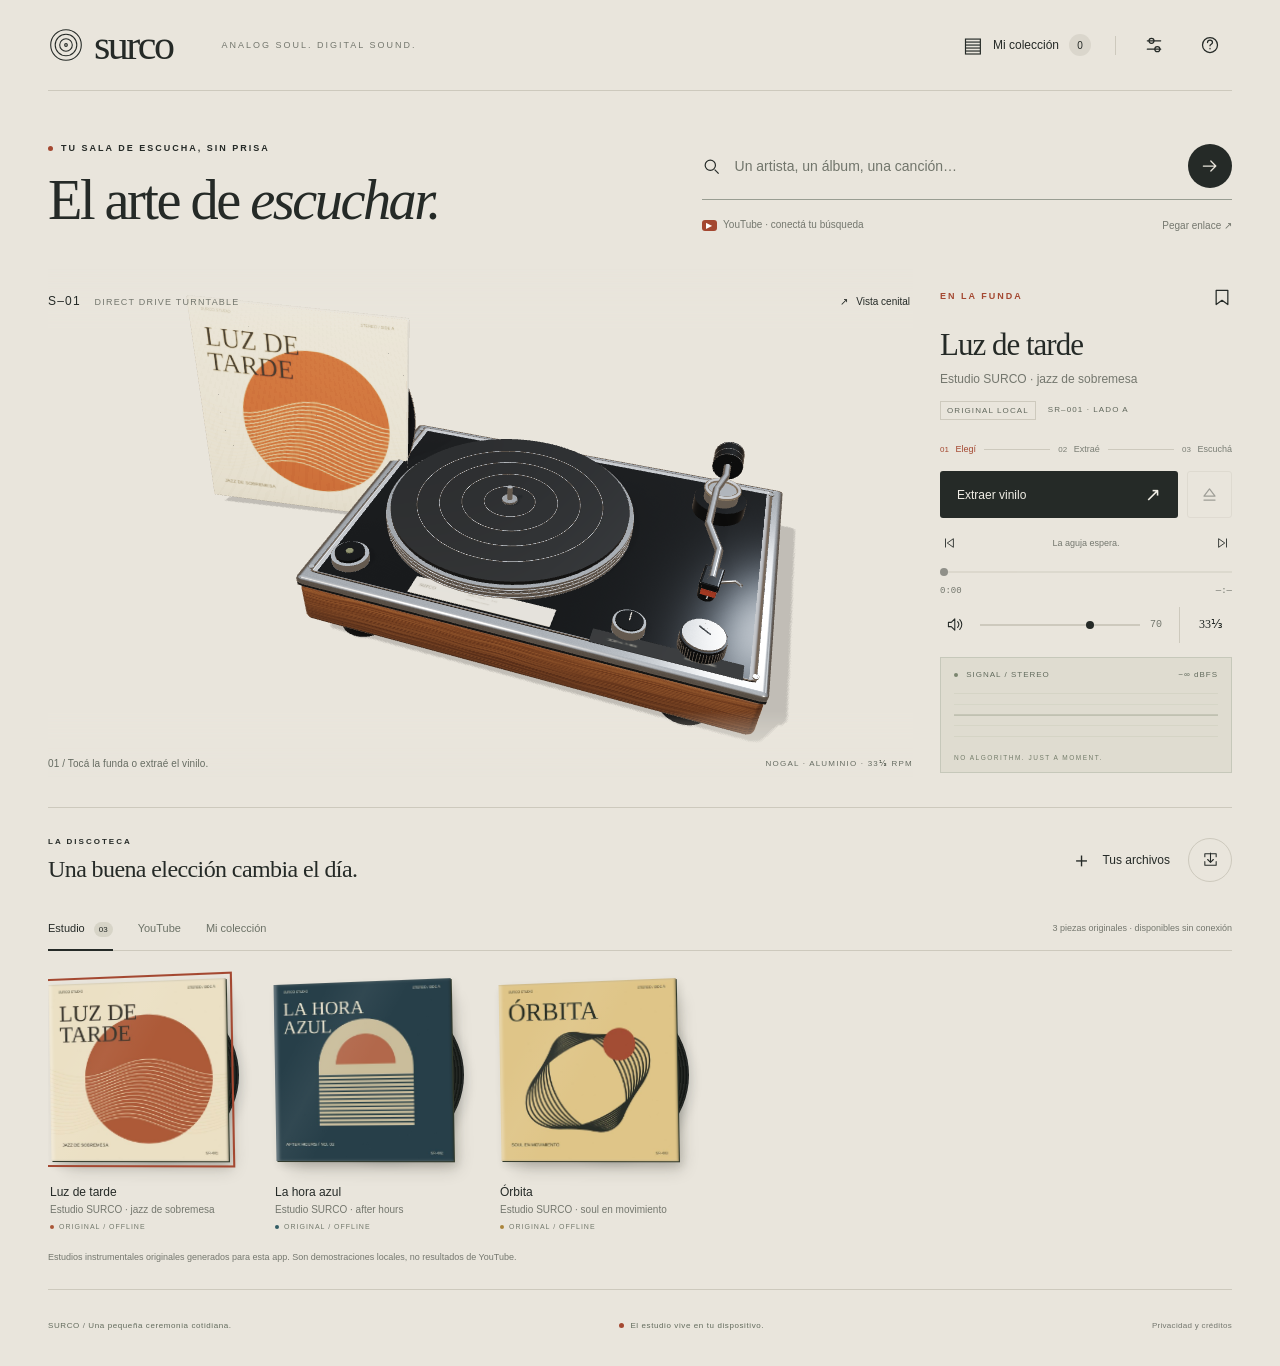
==== commit 2d755c49: "Add files via upload" ====
--- a/index.html
+++ b/index.html
@@ -1,349 +1,341 @@
 <!doctype html>
 <html lang="es-AR">
 <head>
-<meta charset="utf-8"><meta name="viewport" content="width=device-width,initial-scale=1,viewport-fit=cover">
-<meta name="theme-color" content="#eeeae2"><meta name="color-scheme" content="light"><meta name="referrer" content="strict-origin-when-cross-origin">
-<meta name="description" content="Vinilo. Un pequeño ritual de música: elegí una funda, sacá el disco y ponelo a sonar. Tocadiscos 3D con YouTube y audio local.">
-<meta http-equiv="Content-Security-Policy" content="default-src 'self'; script-src 'self' 'unsafe-inline' https://www.youtube.com https://s.ytimg.com; style-src 'self' 'unsafe-inline'; img-src 'self' data: blob: https://i.ytimg.com https://img.youtube.com https://i1.ytimg.com https://i2.ytimg.com https://i3.ytimg.com https://i4.ytimg.com; media-src 'self' blob: data:; connect-src 'self' https://www.googleapis.com https://www.youtube.com; frame-src https://www.youtube.com https://www.youtube-nocookie.com; font-src 'self'; object-src 'none'; base-uri 'none'; form-action 'none'">
-<title>Vinilo — El ritual de escuchar</title>
-<link rel="icon" href="data:image/svg+xml,%3Csvg xmlns='http://www.w3.org/2000/svg' viewBox='0 0 64 64'%3E%3Ccircle cx='32' cy='32' r='31' fill='%23272724'/%3E%3Ccircle cx='32' cy='32' r='12' fill='%23bb613e'/%3E%3Ccircle cx='32' cy='32' r='3' fill='%23eeeae2'/%3E%3C/svg%3E">
-<style>:root{--paper:#eeeae2;--ink:#292924;--muted:#68665d;--line:#c9c6ba;--accent:#9e482c;--amber:#d19747;--panel:#e4e0d6;--motion-feedback:120ms;--motion-local:200ms;--motion-context:340ms;--motion-travel:680ms;--motion-stagger:32ms;--ease-arrive:cubic-bezier(.2,.75,.2,1);--ease-leave:cubic-bezier(.5,0,.8,.3);--lift:9px;--focus:#95432b;--radius:5px;--mono:'SFMono-Regular',Consolas,'Liberation Mono',monospace;--sans:-apple-system,BlinkMacSystemFont,'Segoe UI',sans-serif;--serif:Georgia,'Times New Roman',serif}
-*{box-sizing:border-box}html{scroll-behavior:smooth}body{margin:0;background:var(--paper);color:var(--ink);font:14px/1.55 var(--sans);-webkit-font-smoothing:antialiased}button,input,select{font:inherit;color:inherit}button,a,input,select{-webkit-tap-highlight-color:transparent}button{cursor:pointer}button:disabled{cursor:not-allowed;opacity:.42}button:focus-visible,a:focus-visible,summary:focus-visible,input:focus-visible,select:focus-visible,canvas:focus-visible{outline:2px solid var(--focus);outline-offset:5px}a{color:inherit}button{border:0}button:not(:disabled):active{filter:brightness(.94)}.sr{position:absolute;width:1px;height:1px;padding:0;margin:-1px;overflow:hidden;clip:rect(0,0,0,0);white-space:nowrap;border:0}.skip{position:fixed;left:20px;top:-100px;background:var(--ink);color:white;padding:14px;z-index:200}.skip:focus{top:10px}[hidden]{display:none!important}
-.masthead{height:99px;margin:0 3.8%;display:flex;align-items:center;border-bottom:1px solid var(--line);gap:35px}.wordmark{font-family:var(--serif);font-size:43px;font-weight:700;letter-spacing:-3px;line-height:1;text-decoration:none}.wordmark span{font:10px var(--sans);vertical-align:top;display:inline-block;margin:4px 0 0 7px;letter-spacing:0}.mastnote{font:9px var(--mono);letter-spacing:1.8px;margin:10px 0 0 18px}.headtools{margin-left:auto;display:flex;gap:24px;align-items:center}.connection{display:flex;align-items:center;gap:9px;font-size:11px;color:var(--muted)}.connection i,.liveled{width:6px;height:6px;border-radius:50%;background:#77745f}.iconbtn{background:transparent;width:44px;height:44px;display:grid;place-items:center;border:1px solid var(--line);border-radius:50%;flex-shrink:0}.iconbtn svg{width:19px;height:19px}main{max-width:1700px;margin:auto;padding:0 3.8%}.intro{display:flex;justify-content:space-between;align-items:flex-end;padding:40px 0 25px;gap:30px}.eyebrow{font:9px var(--mono);letter-spacing:1.8px;margin:0 0 12px;color:var(--muted)}h1{font-size:clamp(34px,3.8vw,62px);font-weight:400;line-height:1.09;letter-spacing:-2.2px;margin:0}h1 em{font-family:var(--serif);font-weight:400} .introcopy{font-size:12px;color:var(--muted);margin:0 10px 4px 0;line-height:1.8}.searchline{display:flex;align-items:center;gap:16px;background:#f6f3ed;border:1px solid var(--line);border-radius:4px;padding:6px 7px 6px 19px;height:58px}.searchline>svg{color:var(--muted);flex-shrink:0}.searchline input{background:none;border:0;min-width:0;flex:1;height:40px;font-size:13px;outline-offset:0}.searchline input::placeholder{color:#757369}.searchsource{font:10px var(--mono);color:var(--muted)}.searchbtn{height:42px;background:var(--ink);color:#f6f3ed;display:flex;align-items:center;gap:27px;padding:0 18px;border-radius:3px;font-size:12px}.searchfeedback{min-height:36px;font-size:10px;color:var(--muted);padding:8px 3px 6px}.searchfeedback.error{color:#8f3326}
-.listening{display:grid;grid-template-columns:minmax(0,1fr) 320px;gap:30px;align-items:stretch;position:relative}.scenearea{position:relative;min-width:0;background:radial-gradient(ellipse at 44% 30%,#f5f1e9 0%,#e5e1d7 66%,#d9d3c8 100%);border:1px solid #d1ccc1;border-radius:4px;overflow:hidden;isolation:isolate;min-height:536px}.sceneheading{position:absolute;top:19px;left:21px;right:21px;display:flex;justify-content:space-between;gap:10px;font:8px var(--mono);letter-spacing:1.3px;pointer-events:none;z-index:2}.scenequality{opacity:.72;text-align:right}canvas#scene{display:block;width:100%;height:100%;position:absolute;inset:0;touch-action:none;outline-offset:-4px;z-index:1}.sceneactions{position:absolute;bottom:18px;left:16px;right:16px;z-index:4;display:flex;gap:9px;align-items:center}.viewbtn{background:#e7e2d7;border:1px solid #c3beaf;border-radius:30px;height:34px;display:flex;gap:7px;align-items:center;padding:0 12px;font-size:9px}.gesturehint{font:7px var(--mono);letter-spacing:1px;color:#615d53;margin-left:auto}.scenehint{position:absolute;bottom:70px;left:15px;right:15px;text-align:center;font:10px var(--mono);letter-spacing:.1px;color:#504e44;pointer-events:none;z-index:2}.placepill{position:absolute;left:50%;transform:translateX(-50%);bottom:103px;z-index:4;background:#292924;color:#f1ece0;border:1px solid #666258;padding:10px 19px;border-radius:30px;box-shadow:0 3px 8px #0002;font-size:11px;white-space:nowrap;transition:opacity var(--motion-local),background var(--motion-local)}.placepill span{margin-left:12px}.placepill:disabled{display:none}.hoverlabel{position:absolute;z-index:5;pointer-events:none;padding:5px 9px;background:#252520;color:#f4eee4;font-size:10px;border-radius:3px;max-width:170px}.fallback{position:absolute;inset:60px 20px 95px;display:grid;align-content:center;justify-content:center}.fallback p{font-size:11px;text-align:center}.flatdeck{position:relative;width:340px;height:230px;max-width:100%;background:linear-gradient(140deg,#d8d6cf,#aaa69c);border:17px solid #77523a;border-radius:10px;box-shadow:10px 25px 25px #453a3330}.flatdisc{margin:9px;width:173px;height:173px;background:repeating-radial-gradient(circle,#151513 0 2px,#343430 3px,#151513 4px);border:5px solid #85877f;border-radius:50%;display:grid;place-items:center}.flatdisc div{width:50px;height:50px;border-radius:50%;background:var(--accent);display:grid;place-items:center;color:white;font:italic 14px var(--serif)}.flatarm{position:absolute;right:25px;top:32px;width:8px;height:124px;background:linear-gradient(90deg,#666,#fff,#777);transform:rotate(22deg);border-radius:4px}
-.console{background:linear-gradient(130deg,#e1ddd3,#efebe2 45%,#d9d5ca);border:1px solid #c9c4b8;box-shadow:0 9px 13px #473b2910,inset 0 0 0 3px #efece3;border-radius:5px;padding:15px 17px 9px;align-self:stretch;position:relative}.console:before,.console:after{content:'⊖';position:absolute;bottom:9px;color:#a09b8f;font:9px var(--mono)}.console:before{left:8px}.console:after{right:8px}.consolehead{display:flex;justify-content:space-between;align-items:center;margin-bottom:12px;padding:0 1px}.smallcaps{font:7px var(--mono);letter-spacing:1.6px}.liveled{background:#797667;box-shadow:inset 0 1px 2px #0006}.liveled.active{background:#a6b777;box-shadow:0 0 8px #a6b77780,inset 0 1px 2px #effaca}.sourceframe{background:#242520;border:5px solid #30312c;border-radius:3px;min-height:210px;height:210px;position:relative;box-shadow:0 1px 1px #fff8;overflow:hidden}.sourceidle{position:absolute;inset:0;display:flex;align-items:center;justify-content:center;flex-direction:column;color:#d5cfbb;background:radial-gradient(circle at 50% 20%,#34352e,#1d1f1b)}.sourceidle>span{font:7px var(--mono);letter-spacing:2px;margin-top:18px}.sourceidle>p{font-size:9px;opacity:.66;max-width:190px;text-align:center;margin:7px 0}.sourceidleicon{width:64px;height:64px;border:1px solid #7a7e6970;border-radius:50%;display:grid;place-items:center;box-shadow:0 0 0 9px #7a7e690a,0 0 0 10px #7a7e6930,0 0 0 18px #7a7e6908,0 0 0 19px #7a7e6910}.sourceidleicon span{width:13px;height:13px;border:1px solid #a8aa89;border-radius:50%;position:relative}.sourceidleicon span:after{content:'';position:absolute;width:3px;height:3px;border-radius:50%;background:#a8aa89;top:4px;left:4px}.sourceframe iframe,#youtubeHost{width:100%;height:100%;min-height:200px;border:0;display:block}.sourcecaption{display:flex;justify-content:space-between;gap:6px;font:7px var(--mono);color:#646252;letter-spacing:.4px;margin-top:7px}.sourcecaption a{font-size:8px;letter-spacing:0}.trackmeta{margin-top:16px;min-height:83px}.statusline{font:8px var(--mono);color:#706c5b;letter-spacing:1.7px;margin:0 0 5px}.trackmeta h2{font-size:18px;font-weight:500;letter-spacing:-.45px;line-height:1.25;margin:0;overflow-wrap:anywhere;display:-webkit-box;-webkit-line-clamp:2;-webkit-box-orient:vertical;overflow:hidden}.trackmeta>p:last-child{font-size:10px;color:#716c5e;margin:5px 0 0;white-space:nowrap;overflow:hidden;text-overflow:ellipsis}.progressrow{margin:5px 0 0}.clock{display:flex;justify-content:space-between;font:9px var(--mono);color:#666355;margin-top:0}input[type=range]{appearance:none;-webkit-appearance:none;display:block;background:transparent;width:100%;height:24px;cursor:pointer;margin:0}input[type=range]::-webkit-slider-runnable-track{height:3px;background:#aaa594;border-radius:4px}input[type=range]::-moz-range-track{height:3px;background:#aaa594;border-radius:4px}input[type=range]::-webkit-slider-thumb{appearance:none;-webkit-appearance:none;background:var(--ink);width:11px;height:11px;border-radius:50%;margin-top:-4px;border:2px solid #e6e1d5;box-shadow:0 0 0 1px #514d42}input[type=range]::-moz-range-thumb{background:var(--ink);width:8px;height:8px;border:2px solid #e6e1d5;border-radius:50%;box-shadow:0 0 0 1px #514d42}input[type=range]:disabled{opacity:.38;cursor:not-allowed}.transport{display:flex;justify-content:center;align-items:center;gap:26px;margin:13px 0 6px}.transportbtn{height:40px;width:40px;background:transparent;border:1px solid #b7b1a1;border-radius:50%;display:grid;place-items:center;box-shadow:0 1px 0 #fff8}.transportbtn svg{width:18px;height:18px}.transportbtn.saved{background:#d4cdb9;border-color:#9c6f48}.playbtn{width:51px;height:51px;border-radius:50%;background:linear-gradient(130deg,#393a32,#24251f);color:#e9e4d6;display:grid;place-items:center;box-shadow:0 2px 0 #111,0 4px 7px #0002}.playbtn svg{width:23px;height:23px}.volumerow{display:flex;gap:10px;align-items:center;margin:3px 13px 6px}.smallbutton{width:30px;height:32px;background:none;display:grid;place-items:center}.volumerow output{width:24px;text-align:right;font:9px var(--mono)}.consolefoot{border-top:1px solid #c1bcad;display:flex;align-items:center;justify-content:space-between;padding:9px 10px 4px;font:7px var(--mono);letter-spacing:1.5px;color:#6c6757}.consolefoot button{background:none;padding:2px 3px;font:10px var(--mono);color:#37372e}.consolefoot small{font-size:7px;color:#6c6757}
-.library{margin-top:34px;padding-top:26px;border-top:1px solid var(--line)}.libraryhead{display:flex;align-items:center;justify-content:space-between;gap:20px}.libraryhead h2{font:400 25px var(--serif);letter-spacing:-.5px;margin:0}.libraryhead .eyebrow{margin:0 0 8px;font-size:8px}.libraryhead h2>span{vertical-align:top;font:9px var(--mono);margin-left:11px;background:#dbd7ca;padding:3px 6px;border-radius:3px}.librarytools{display:flex;gap:20px;align-items:center}.tabs{display:flex;border:1px solid var(--line);padding:3px;border-radius:5px;gap:2px}.tabs button{background:none;height:32px;padding:0 14px;border-radius:3px;font-size:10px;color:var(--muted)}.tabs button[aria-pressed=true]{background:var(--ink);color:var(--paper)}.tabs button span{font:8px var(--mono);margin-left:3px;opacity:.8}.textbutton{background:none;font-size:11px;padding:9px 4px}.textbutton>span{font-size:18px;margin-right:4px;line-height:1}.librarynote{font-size:10px;color:var(--muted);margin:15px 0 19px}.shelf{display:flex;overflow-x:auto;gap:27px;padding:12px 9px 21px;min-height:236px;scroll-snap-type:x proximity;scrollbar-width:thin;scrollbar-color:#b9b1a1 transparent}.recordcard{width:169px;min-width:169px;position:relative;scroll-snap-align:start}.recordpick{padding:0;border:0;background:none;text-align:left;display:block;width:100%;position:relative}.cover{height:169px;position:relative;isolation:isolate;perspective:850px}.coverface{width:100%;height:100%;position:relative;transform:rotateY(-5deg);transform-origin:15% 70%;transition:transform var(--motion-local) var(--ease-arrive);box-shadow:6px 8px 9px #453a3929,1px 1px 1px #f6f3e877;outline:1px solid #5553;background:#302f28;overflow:hidden}.coverface:after{content:'';position:absolute;inset:0;background:linear-gradient(90deg,#ffffff10,#00000015 2%,#ffffff12 3%,transparent 6%,transparent 92%,#fff2);pointer-events:none;box-shadow:inset 0 0 0 1px #fff2}.coverface img{width:100%;height:100%;display:block;object-fit:cover}.peekdisc{position:absolute;left:27px;top:7px;width:153px;height:153px;border-radius:50%;background:repeating-radial-gradient(circle at center,#171815 0 2px,#363731 3px,#171815 4px);box-shadow:2px 5px 5px #0003;transition:transform var(--motion-context) var(--ease-arrive)}.peekdisc:after{content:'';position:absolute;inset:53px;border-radius:50%;background:#aa744a;border:1px solid #cfa781}.recordpick:hover .coverface,.recordpick:focus-visible .coverface,.recordcard.selected .coverface{transform:translateY(-5px) rotateY(-10deg) scale(1.015)}.recordpick:hover .peekdisc,.recordpick:focus-visible .peekdisc,.recordcard.selected .peekdisc{transform:translateX(11px) translateY(-4px)}.recordpick:focus-visible{outline-offset:8px}.cardindex{display:flex;gap:5px;justify-content:space-between;font:7px var(--mono);letter-spacing:1px;color:var(--muted);margin:13px 0 5px}.cardtitle{font-size:11px;font-weight:500;line-height:1.4;display:-webkit-box;-webkit-line-clamp:2;-webkit-box-orient:vertical;overflow:hidden}.cardauthor{font-size:9px;color:var(--muted);white-space:nowrap;overflow:hidden;text-overflow:ellipsis;margin-top:3px}.recordcard.selected .cardtitle{color:var(--accent)}.removeTrack{position:absolute;right:2px;top:2px;z-index:3;width:30px;height:30px;border-radius:50%;background:#ece7dbee;border:1px solid #8b8171;color:#574b39;font-size:15px;opacity:0;transition:opacity var(--motion-feedback)}.recordcard:hover .removeTrack,.recordcard:focus-within .removeTrack{opacity:1}.empty{border:1px dashed var(--line);border-radius:4px;padding:40px 20px;text-align:center;min-height:218px}.empty h3{font:400 26px var(--serif);margin:0 0 10px}.empty p{font-size:12px;color:var(--muted)}.morebutton{display:block;margin:10px auto 0;padding:12px 22px;background:none;border:1px solid var(--line);border-radius:4px;font-size:12px}footer{margin:20px 0 0;border-top:1px solid var(--line);display:flex;justify-content:space-between;align-items:center;padding:19px 0 24px;gap:20px}footer>span:nth-child(2){font:8px var(--mono);color:var(--muted);letter-spacing:1.6px}.footerbrand{font:italic 22px var(--serif);letter-spacing:-1px}
-dialog{width:min(580px,calc(100% - 24px));max-height:min(90dvh,900px);padding:0;border:1px solid #b4ad9d;border-radius:7px;background:var(--paper);box-shadow:0 20px 100px #1f211b55;color:var(--ink)}dialog::backdrop{background:#292a2477}.dialoghead{margin:0;display:flex;justify-content:space-between;align-items:center;gap:20px;padding:25px 27px;border-bottom:1px solid var(--line);background:var(--paper);position:sticky;top:0;z-index:1}.dialoghead h2{font:400 28px var(--serif);line-height:1.1;margin:0;letter-spacing:-.8px}.dialoghead .eyebrow{font-size:8px;margin-bottom:8px}.dialogbody{padding:0 27px 25px}.dialogbody section{padding:23px 0 18px;border-bottom:1px solid var(--line)}.dialogbody section:last-child{border:0;padding-bottom:0}.dialogbody h3{font-size:14px;font-weight:600;margin:0 0 10px}.dialogbody p{font-size:12px;color:#656051;margin:10px 0}.dialogbody label{display:block;font-size:11px;font-weight:600;margin:14px 0 6px}.dialogbody input:not([type=checkbox]),.dialogbody select{background:#f7f3ea;border:1px solid #bdb5a4;border-radius:4px;height:43px;width:100%;padding:8px 12px;font-size:12px}.keyrow{display:flex;gap:9px}.keyrow input{min-width:0}.dialogbody .subnote{font-size:10px;line-height:1.6}.dialogbuttons{display:flex;gap:14px;align-items:center;flex-wrap:wrap;margin:13px 0}.primarybutton,.secondarybutton{border:1px solid var(--ink);padding:10px 16px;border-radius:4px;font-size:11px;background:var(--ink);color:var(--paper)}.secondarybutton{background:none;color:var(--ink);border-color:#aaa28f}.dangerbutton{background:none;border:1px solid #bca599;color:#903e27;font-size:11px;padding:9px 13px;border-radius:4px}.dialogbody details{font-size:11px;line-height:1.7;margin-top:14px}.dialogbody summary{cursor:pointer;padding:4px 0;font-weight:500}.dialogbody ol{padding-left:20px}.dialogbody li{margin:7px 0}.dialogbody code{font-size:10px;overflow-wrap:anywhere}.dialogbody label.checklabel{display:flex;align-items:flex-start;gap:9px;font-weight:400;font-size:11px}.checklabel input{accent-color:var(--accent)}.legal p{font-size:10px}.toast{position:fixed;bottom:max(23px,env(safe-area-inset-bottom));left:50%;transform:translateX(-50%);max-width:min(550px,calc(100% - 28px));z-index:100;background:#30322a;color:#f4ecda;font-size:12px;border:1px solid #5e6150;border-radius:5px;padding:12px 20px;box-shadow:0 10px 30px #0003;pointer-events:none}kbd{font:10px var(--mono);background:#d9d2c4;padding:3px 5px;border-radius:3px}body.isplaying .sourceidleicon{border-color:#b9ba8b}.newcard{animation:card-enter var(--motion-context) var(--ease-arrive) both;animation-delay:var(--delay,0ms)}@keyframes card-enter{from{opacity:.7;transform:translateY(9px)}to{opacity:1;transform:none}}.searchbusy .searchbtn svg{animation:search-sweep 850ms ease-in-out infinite alternate}@keyframes search-sweep{from{transform:translateX(-3px)}to{transform:translateX(3px)}}body.reduce-motion *,body.reduce-motion *:before,body.reduce-motion *:after{animation:none!important;transition:none!important;scroll-behavior:auto!important}body.reduce-motion .coverface,body.reduce-motion .peekdisc{transform:none!important}
-@media(min-width:1550px){.listening{grid-template-columns:minmax(0,1fr) 350px}.scenearea{min-height:570px}.sourceframe{height:223px}}
-@media(max-width:1100px){.mastnote{display:none}.listening{grid-template-columns:minmax(0,1fr) 290px;gap:18px}.scenearea{min-height:536px}.gesturehint{display:none}.sceneheading{font-size:7px;letter-spacing:.7px}.console{padding-left:12px;padding-right:12px}.sourceframe{height:210px}.intro{padding-top:33px}.searchsource{display:none}}
-@media(max-width:760px){.masthead{height:76px;margin:0 5%}.wordmark{font-size:37px}.connection{font-size:9px}.headtools{gap:12px}.iconbtn{width:39px;height:39px}main{padding:0 5%}.intro{padding:28px 0 23px;display:block}.introcopy{display:none}.intro .eyebrow{font-size:8px;letter-spacing:1.4px}h1{font-size:36px;letter-spacing:-1.6px}.searchline{height:54px;padding-left:13px;gap:9px}.searchline input{font-size:11px}.searchbtn{padding:0 12px;height:40px;gap:6px}.searchbtn span{display:none}.searchfeedback{font-size:9px;min-height:42px;line-height:1.5}.listening{display:flex;flex-direction:column;gap:16px}.scenearea{height:390px;min-height:390px}.sceneheading{top:16px;left:16px;right:16px;font-size:7px}.scenehint{bottom:66px;font-size:9px}.placepill{bottom:97px;padding:10px 16px;font-size:10px}.sceneactions{bottom:17px;left:14px}.viewbtn{height:33px;font-size:9px}.console{display:grid;grid-template-columns:minmax(0,1fr);padding:14px 17px 12px;gap:0}.consolehead{margin-bottom:11px}.sourceframe{min-height:200px;height:200px;width:100%}.trackmeta{min-height:62px;margin-top:16px}.trackmeta h2{font-size:19px}.sourcecaption{font-size:8px}.transport{margin:10px 0 7px;gap:35px}.transportbtn{width:43px;height:43px}.playbtn{width:52px;height:52px}.volumerow{margin:5px 26px}.consolefoot{margin-top:4px;padding-bottom:2px}.library{margin-top:28px;padding-top:25px}.libraryhead{display:block}.librarytools{margin-top:17px;justify-content:space-between;gap:8px}.tabs button{font-size:9px;padding:0 11px}.textbutton{font-size:10px}.libraryhead h2{font-size:25px}.librarynote{font-size:9px;margin-bottom:12px}.shelf{gap:23px;padding-left:3px;padding-right:17px;min-height:238px}.recordcard{width:155px;min-width:155px}.cover{height:155px}.peekdisc{width:140px;height:140px;left:25px}.peekdisc:after{inset:48px}.removeTrack{opacity:1;width:29px;height:29px}footer{padding:17px 0 25px}footer>span:nth-child(2){font-size:6px;letter-spacing:.7px}.dialoghead{padding:20px}.dialogbody{padding:0 20px 20px}.dialoghead h2{font-size:25px}.dialogbody section{padding-top:20px}.toast{font-size:11px;width:max-content;max-width:calc(100% - 30px)} }
-@media(max-width:360px){h1{font-size:30px}.connection span{display:none}.scenearea{height:340px;min-height:340px}.sceneheading .scenequality{max-width:100px}.librarytools{align-items:flex-start;gap:4px}.textbutton{font-size:9px}.tabs button{padding:0 8px}.flatdeck{width:265px}}
-@media(prefers-reduced-motion:reduce){html{scroll-behavior:auto}body:not(.full-motion) *,body:not(.full-motion) *:before,body:not(.full-motion) *:after{animation:none!important;transition:none!important}body:not(.full-motion) .coverface,body:not(.full-motion) .peekdisc{transform:none!important}}
+<meta charset="utf-8"><meta name="viewport" content="width=device-width, initial-scale=1, viewport-fit=cover"><meta name="theme-color" content="#e9e5dc"><meta name="referrer" content="strict-origin-when-cross-origin">
+<title>SURCO — El arte de escuchar</title>
+<meta name="description" content="Una sala de escucha en tu navegador. Elegí un disco, sacalo de su funda y dejá caer la aguja. Tocadiscos 3D, YouTube y archivos locales.">
+<meta http-equiv="Content-Security-Policy" content="default-src 'none'; script-src 'sha256-PDyuZH4HUNYsg/s6O3p05LouSoJAB5Rw4py4DTdjnjU=' 'sha256-ncq9jb57dggGimzm6qGDT9C8sZq5JzqQ2++nhs/Gh6I=' 'sha256-wqHSziJwVVtJXN6Wl2iE4Bzusrjv/LjAkWUiFdLdx5E=' https://www.youtube.com https://s.ytimg.com; style-src 'unsafe-inline'; img-src data: blob: https://i.ytimg.com; media-src data: blob:; connect-src https://www.googleapis.com https://www.youtube.com https://www.youtube-nocookie.com https://i.ytimg.com; frame-src https://www.youtube.com https://www.youtube-nocookie.com; object-src 'none'; base-uri 'none'; form-action 'none'">
+<style>:root{--paper:#e9e5dc;--ink:#252a27;--muted:#74776e;--line:#cdc9bd;--accent:#a44831;--accent-hover:#853823;--white:#f5f2ea;--shadow:0 16px 40px #252a2718;--font:Arial,Helvetica,sans-serif;--serif:Georgia,'Times New Roman',serif;--ease:cubic-bezier(.2,.75,.2,1)}
+*{box-sizing:border-box}html{scroll-behavior:smooth}body{margin:0;background:var(--paper);color:var(--ink);font-family:var(--font);font-size:14px;-webkit-font-smoothing:antialiased}button,input,select{font:inherit}button,a,input,select{-webkit-tap-highlight-color:transparent}button{cursor:pointer;color:inherit}button:disabled{opacity:.38;cursor:not-allowed}button{touch-action:manipulation}a{color:inherit;text-underline-offset:4px}button:focus-visible,a:focus-visible,input:focus-visible,select:focus-visible,summary:focus-visible{outline:3px solid var(--accent);outline-offset:4px}button svg,svg{display:block}button svg{width:20px;height:20px;fill:none;stroke:currentColor;stroke-width:1.5;stroke-linecap:round;stroke-linejoin:round}button{border:0;background:none}button:hover:not(:disabled){color:var(--accent)}[hidden]{display:none!important}.app{max-width:1720px;margin:auto;padding:0 48px}.topbar{height:91px;display:flex;align-items:center;border-bottom:1px solid var(--line);gap:36px}.brand{display:flex;align-items:center;gap:10px;text-decoration:none}.brand>svg{width:36px;height:36px;fill:none;stroke:currentColor;stroke-width:1.2}.brand>span{font-family:var(--serif);font-weight:400;font-size:42px;letter-spacing:-2.5px;position:relative}.brand-dot{position:absolute;font-family:var(--font);font-size:11px;right:-11px;top:8px;letter-spacing:0}.top-caption{font-size:9px;letter-spacing:2px;color:var(--muted);padding-left:13px}.top-actions{display:flex;align-items:center;gap:12px;margin-left:auto}.text-button{display:flex;align-items:center;justify-content:center;gap:10px;min-height:44px;padding:4px 8px;font-size:12px}.text-button>.icon{font-size:21px}.count{font-size:10px;background:#dad6cc;border-radius:20px;min-width:22px;height:22px;display:grid;place-items:center}.divider{height:19px;width:1px;background:var(--line);margin:0 4px}.icon-button{min-width:44px;min-height:44px;display:inline-flex;align-items:center;justify-content:center;border-radius:50%;font-size:28px}.icon-button:hover{background:#ffffff35}.intro{display:grid;grid-template-columns:1.1fr 1fr;gap:70px;align-items:center;padding:43px 0 29px}.eyebrow{font-size:9px;letter-spacing:2px;font-weight:600;line-height:1.5;margin:0 0 15px;display:flex;align-items:center;gap:8px}.tiny-dot{width:5px;height:5px;border-radius:50%;background:var(--accent);display:inline-block;flex-shrink:0}.intro h1{font-family:var(--serif);font-weight:400;font-size:clamp(36px,4.4vw,66px);letter-spacing:-2.5px;line-height:1.08;margin:0;white-space:nowrap}.intro h1 em{font-weight:400}.search-area{padding-top:10px}.search-box{display:flex;align-items:center;border-bottom:1px solid #999d92;padding:0 0 11px;gap:12px}.search-box>svg{fill:none;stroke:var(--ink);stroke-width:1.5;width:19px;height:19px;flex-shrink:0}.search-box input{border:0;outline:0;background:none;min-width:0;width:100%;height:44px;font-size:14px}.search-box input::placeholder{color:#71756b}.search-box button{background:var(--ink);color:var(--paper);width:44px;height:44px;display:grid;place-items:center;border-radius:50%;flex-shrink:0;transition:background .2s,transform .2s}.search-box button:hover:not(:disabled){background:var(--accent);color:var(--paper);transform:rotate(-30deg)}.search-foot{display:flex;justify-content:space-between;align-items:center;margin-top:11px;font-size:10px;color:var(--muted);gap:12px}.yt-mini{font-size:8px;display:inline-flex;align-items:center;justify-content:center;width:15px;height:11px;border-radius:3px;background:#a44831;color:#fff;margin-right:4px}.understated{padding:5px 0;color:var(--muted);font-size:10px;min-height:28px}.listening-desk{display:grid;grid-template-columns:minmax(0,1fr) 292px;gap:27px;padding:0 0 29px;border-bottom:1px solid var(--line)}.stage-wrap{min-width:0;height:510px;position:relative;overflow:hidden}.stage-topline,.stage-bottomline{position:absolute;left:0;right:0;z-index:2;display:flex;align-items:center;justify-content:space-between;gap:15px;pointer-events:none}.stage-topline{top:15px;font-size:9px;letter-spacing:1.2px}.stage-topline b{font-size:12px;margin-right:10px;font-weight:500}.muted{color:var(--muted)}.small-button{pointer-events:auto;min-height:36px;font-size:10px;letter-spacing:0;display:flex;align-items:center;gap:8px;padding:0 3px}.small-button:first-letter{font-size:18px}.stage-bottomline{bottom:9px;font-size:10px;color:#666c62;letter-spacing:.1px}.stage-spec{font-size:8px;letter-spacing:1.2px;white-space:nowrap}.stage-wrap canvas#scene{width:100%;height:100%;display:block;touch-action:pan-y;mask-image:linear-gradient(to bottom,transparent,black 12%,black 87%,transparent)}.scene-boot{position:absolute;inset:0;display:flex;align-items:center;justify-content:center;gap:10px;font-size:12px;background:var(--paper);z-index:3}.boot-ring{width:25px;height:25px;border:1px solid var(--line);border-top-color:var(--accent);border-radius:50%;animation:spin 1s linear infinite}.drop-hint{position:absolute;left:50%;top:73%;transform:translateX(-50%);padding:9px 15px;background:#292d29e8;color:#eee9de;font-size:11px;border-radius:20px;pointer-events:none;white-space:nowrap}.listening-panel{padding:15px 0 0;min-width:0}.panel-header{display:flex;justify-content:space-between;align-items:center;margin-top:-8px}.panel-header .eyebrow{margin:0;color:var(--accent)}.panel-header .icon-button{margin-right:-12px}.listening-panel h2{font-family:var(--serif);font-size:31px;line-height:1.14;font-weight:400;letter-spacing:-1px;margin:8px 0 8px;overflow-wrap:anywhere;display:-webkit-box;-webkit-box-orient:vertical;-webkit-line-clamp:2;overflow:hidden}.artist{font-size:12px;color:var(--muted);line-height:1.5;margin:0 0 13px;overflow:hidden;text-overflow:ellipsis;white-space:nowrap}.track-tags{display:flex;gap:12px;font-size:8px;letter-spacing:1.1px;color:#61685d;flex-wrap:wrap}.track-tags>span:first-child{border:1px solid var(--line);padding:4px 6px}.track-tags>span:nth-child(2){padding:4px 0}.ritual-steps{display:flex;align-items:center;font-size:9px;gap:8px;margin:24px 0 17px;color:#7a7e75}.ritual-steps b{font-size:8px;margin-right:4px;font-weight:400}.ritual-steps i{height:1px;background:var(--line);flex:1}.ritual-steps .active{color:var(--accent)}.primary-button{min-height:47px;background:var(--ink);color:#f1eee6;display:flex;align-items:center;justify-content:space-between;gap:20px;padding:12px 17px;border-radius:3px;font-size:12px;transition:background .2s,transform .2s}.primary-button:hover:not(:disabled){color:#fff;background:var(--accent)}.primary-button:active:not(:disabled){transform:scale(.98)}.primary-button>span:last-child:not(:first-child){font-size:19px}.action-row{display:flex;gap:9px}.action-row .primary-button{flex:1}.secondary-button{border:1px solid var(--line);min-height:47px;width:45px;display:grid;place-items:center;border-radius:3px}.secondary-button svg{width:19px;height:19px}.transport{display:flex;justify-content:space-between;align-items:center;margin:7px -7px 0}.transport .icon-button{min-width:32px;min-height:36px}.transport svg{width:14px;height:14px}.transport>span{font-size:9px;color:var(--muted);line-height:1.5;text-align:center;padding:0 9px;max-width:225px}.timeline{margin:0}input[type=range]{appearance:none;background:transparent;height:22px;cursor:pointer;width:100%;margin:0}input[type=range]::-webkit-slider-runnable-track{height:2px;background:var(--line)}input[type=range]::-moz-range-track{height:2px;background:var(--line)}input[type=range]::-webkit-slider-thumb{appearance:none;width:8px;height:8px;border-radius:50%;background:var(--ink);margin-top:-3px}input[type=range]::-moz-range-thumb{width:8px;height:8px;border:0;border-radius:50%;background:var(--ink)}input[type=range]:focus-visible::-webkit-slider-thumb{width:14px;height:14px;margin-top:-6px}input[type=range]:disabled{cursor:default;opacity:.45}.time-row{display:flex;justify-content:space-between;font-family:monospace;font-size:9px;color:var(--muted)}.device-controls{display:flex;align-items:center;gap:10px;margin-top:10px}.device-controls .icon-button{min-width:30px;min-height:37px}.device-controls svg{width:17px;height:17px}.device-controls input{flex:1;min-width:40px}.device-controls>span{font-family:monospace;font-size:10px;width:19px;color:var(--muted)}.rpm{font-size:12px;border-left:1px solid var(--line);padding-left:16px;min-height:36px;min-width:53px;font-family:var(--serif)}.local-monitor{margin-top:14px;background:#d8d6c990;border:1px solid #c6c8ba;padding:12px 13px 9px;overflow:hidden}.monitor-heading{display:flex;justify-content:space-between;align-items:center;font-size:8px;letter-spacing:1px;color:#626b5d;gap:10px}.monitor-heading i{width:4px;height:4px;display:inline-block;background:#7a856e;border-radius:50%;margin-right:5px}.monitor-heading i.live{background:#538245;box-shadow:0 0 7px #568650}.local-monitor canvas{width:100%;height:58px;display:block;margin:7px 0 3px}.monitor-caption{font-size:6.5px;letter-spacing:1.5px;color:#747d6a}.youtube-monitor{margin-top:17px}.youtube-monitor .monitor-heading{margin:0 0 9px}.youtube-monitor .monitor-heading a{font-size:14px;text-decoration:none}.youtube-monitor #youtube-frame{width:100%;min-height:200px;height:200px;background:#181a19}.youtube-monitor iframe{display:block;width:100%;height:100%;min-width:200px;min-height:200px;border:0}.youtube-monitor p{font-size:9px;line-height:1.5;color:var(--muted);margin:7px 0 0}.library{padding-top:28px}.library-header{display:flex;justify-content:space-between;align-items:center;gap:20px}.library-header .eyebrow{font-size:8px;margin-bottom:7px}.library-header h2{font-family:var(--serif);font-weight:400;font-size:24px;letter-spacing:-.6px;margin:0;line-height:1.2}.library-tools{display:flex;align-items:center;gap:10px}.library-tools .text-button>span:first-child{font-size:21px}.library-tools .icon-button{border:1px solid var(--line);border-radius:50%;width:36px;height:36px}.library-tools .icon-button svg{width:17px;height:17px}.library-bar{margin-top:23px;display:flex;justify-content:space-between;align-items:center;border-bottom:1px solid var(--line);gap:15px}.library-tabs{display:flex;gap:25px}.library-tabs button{min-height:43px;padding:0;font-size:11px;position:relative;white-space:nowrap;color:#6c7267}.library-tabs button[aria-selected=true]{color:var(--ink)}.library-tabs button[aria-selected=true]:after{content:'';position:absolute;left:0;right:0;height:2px;background:var(--ink);bottom:-1px}.library-tabs span{font-size:8px;background:#d7d4c7;padding:3px 5px;margin-left:6px;border-radius:8px}.library-bar>span{font-size:9px;color:var(--muted)}.library-grid{display:grid;grid-auto-flow:column;grid-auto-columns:190px;gap:35px;overflow-x:auto;overscroll-behavior-x:contain;padding:34px 12px 18px 2px;scroll-snap-type:x proximity;scrollbar-width:thin;scrollbar-color:#b7b9a9 transparent;min-height:278px}.record-card{position:relative;text-align:left;padding:0;min-width:0;width:190px;scroll-snap-align:start;display:block;transition:transform .3s var(--ease);align-self:start}.record-card:hover{transform:translateY(-8px);color:var(--ink)!important}.card-object{height:185px;width:177px;position:relative;perspective:700px;margin-bottom:14px}.card-vinyl{position:absolute;left:29px;top:10px;width:160px;height:160px;border-radius:50%;background:repeating-radial-gradient(ellipse at center,#242826 0,#242826 1px,#141816 2px,#141816 3px);box-shadow:2px 5px 12px #121d242b;transition:transform .5s var(--ease)}.card-vinyl:after{content:'';position:absolute;inset:35%;border-radius:50%;background:var(--disc-accent,#a44831);border:1px solid #1b221c}.record-card:hover .card-vinyl{transform:translateX(14px) rotate(20deg)}.card-sleeve{position:absolute;left:0;top:0;width:176px;height:176px;transform:rotateY(-9deg) rotateZ(-1deg);transform-origin:left center;box-shadow:3px 5px 8px #28251d26,1px 1px 0 #333c2d,9px 14px 16px -7px #29291f33;background:var(--disc-accent,#a44831);overflow:hidden;transition:transform .4s var(--ease)}.card-sleeve:after{content:'';position:absolute;inset:0;box-shadow:inset 3px 0 3px #ffffff4d,inset -1px 0 2px #28291b66;pointer-events:none;background:linear-gradient(120deg,transparent 20%,#ffffff0c 35%,transparent 50%)}.card-sleeve img{width:100%;height:100%;object-fit:cover;display:block}.card-sleeve .yt-cover-thumb{position:absolute;left:8%;top:21%;width:84%;height:auto;aspect-ratio:16/9;object-fit:contain;background:#171918}.record-card[aria-pressed=true] .card-sleeve{outline:2px solid var(--accent);outline-offset:4px}.record-card .card-title{font-size:12px;display:block;line-height:1.45;font-weight:500;margin:0 0 3px;overflow:hidden;text-overflow:ellipsis;white-space:nowrap;max-width:180px}.record-card .card-artist{font-size:10px;display:block;color:var(--muted);overflow:hidden;text-overflow:ellipsis;white-space:nowrap}.card-source{display:flex;gap:5px;align-items:center;font-size:7px;letter-spacing:1px;color:#72796c;margin-top:8px}.card-source .source-mark{width:4px;height:4px;border-radius:50%;background:var(--disc-accent,#a44831)}.card-number{position:absolute;right:0;top:187px;font-size:7px;color:var(--muted)}.library-note{font-size:9px;color:var(--muted);margin:2px 0 24px;line-height:1.6}.empty-state{text-align:center;padding:32px 18px 36px}.empty-record{font-family:var(--serif);font-size:44px;color:var(--muted)}.empty-state h3{font-family:var(--serif);font-weight:400;font-size:25px}.empty-state p{font-size:12px;color:var(--muted);line-height:1.6}.outline-button{min-height:44px;border:1px solid #a9afa0;padding:11px 17px;font-size:12px;border-radius:2px}.load-more{margin:4px 0 22px}.search-status{padding:16px 0 0;font-size:12px;line-height:1.7;color:var(--muted)}.search-status.error{color:var(--accent)}footer{border-top:1px solid var(--line);padding:22px 0 26px;display:flex;justify-content:space-between;align-items:center;gap:18px;font-size:8px;letter-spacing:.6px;color:#626b5c}footer>span:nth-child(2){display:flex;gap:6px;align-items:center}footer button{font-size:8px!important;letter-spacing:.3px}.notice{border:1px solid #a4483144;background:#a4483109;padding:10px 12px;font-size:11px;line-height:1.6;margin-bottom:12px}.toast{position:fixed;bottom:26px;left:50%;transform:translateX(-50%);max-width:min(620px,90vw);padding:14px 21px;background:#242a26;color:#f5f0e7;box-shadow:var(--shadow);border-radius:4px;z-index:50;font-size:12px;line-height:1.6;pointer-events:none}.toast.error{background:#853d2b}dialog{border:1px solid #c6c8bb;padding:28px 32px;background:var(--white);color:var(--ink);max-width:550px;width:calc(100% - 32px);max-height:87vh;max-height:87dvh;overflow-y:auto;box-shadow:0 20px 100px #141b1940;border-radius:6px}dialog::backdrop{background:#171f1b66;backdrop-filter:blur(5px)}.dialog-heading{display:flex;justify-content:space-between;gap:20px;margin-bottom:18px;align-items:center}.dialog-heading h2{font-family:var(--serif);font-size:35px;letter-spacing:-1px;line-height:1.1;font-weight:400;margin:0}.dialog-heading .eyebrow{font-size:8px;color:var(--accent);margin:0 0 9px}.dialog-heading .icon-button{font-weight:300;align-self:flex-start;margin:-12px -14px 0 0}dialog p{font-size:12px;line-height:1.8;color:#60685d}dialog label{display:block;font-size:11px;margin:15px 0 9px}dialog input[type=text],dialog input[type=password],dialog select{width:100%;background:var(--paper);border:1px solid #c3c6b7;padding:12px;font-size:12px;color:var(--ink);border-radius:2px;min-height:44px}dialog .primary-button{margin-top:16px}.dialog-section{border-top:1px solid var(--line);padding-top:12px;margin-top:18px}.dialog-section h3{font-size:14px;font-weight:500}.key-row{display:flex;gap:10px}.key-row input{min-width:0}.key-row .primary-button{margin-top:0;padding:9px 14px}.small-copy{font-size:10px!important;line-height:1.7!important}.dialog-section summary{font-size:11px;cursor:pointer;margin:12px 0;line-height:1.6}.dialog-section details ol{font-size:11px;line-height:1.8;padding-left:20px;color:#65705f}.dialog-section details li{margin-bottom:9px}.dialog-section details a{font-size:11px}code{font-size:10px;overflow-wrap:anywhere}.check-label{display:flex!important;align-items:center;gap:9px;min-height:35px}.check-label input{accent-color:var(--accent);width:17px;height:17px}.backup-actions{display:grid;gap:13px;margin:20px 0}.backup-actions .primary-button{margin:0}.danger-link{color:#94452f;text-decoration:underline;text-underline-offset:4px;font-size:11px;padding:14px 0}.help-steps>p{display:flex;gap:19px;padding:12px 0;border-top:1px solid var(--line)}.help-steps>p>b{font-family:var(--serif);font-size:27px;color:var(--accent);font-weight:400}.help-steps strong{color:var(--ink)}kbd{border:1px solid var(--line);background:var(--paper);padding:3px 5px;font-size:10px;white-space:nowrap}.error-text{color:var(--accent)!important;font-size:11px;line-height:1.6}#fallback{position:absolute;inset:16% 0 12%;display:flex;align-items:center;justify-content:center;gap:18px;perspective:800px}.flat-deck{width:65%;aspect-ratio:1.38;background:linear-gradient(120deg,#878a81,#dadbd3 15%,#a0a49a);border:12px solid #69432e;border-radius:8px;box-shadow:10px 25px 30px #252a272b;position:relative;transform:rotateX(25deg) rotateY(-8deg)}.flat-disc{position:absolute;left:5%;top:10%;width:65%;aspect-ratio:1;border-radius:50%;background:repeating-radial-gradient(ellipse at center,#171b18 0,#171b18 2px,#30352d 3px,#151815 4px);border:5px solid #b5b8af;display:flex;align-items:center;justify-content:center}.flat-disc>img{border-radius:50%;width:33%;height:33%;object-fit:cover}.flat-sleeve{width:24%;box-shadow:3px 15px 20px #252a2740;transform:rotateY(-10deg) rotateZ(-5deg)}.flat-sleeve>img{width:100%;display:block}.flat-arm{position:absolute;right:17%;top:20%;height:64%;width:5px;background:#d1d4ca;box-shadow:3px 2px 3px #23282270;transform:rotate(16deg);transform-origin:top}.flat-deck>span{position:absolute;bottom:7%;right:6%;font-size:7px;letter-spacing:1px}#fallback>p{position:absolute;bottom:-32px;font-size:9px;text-align:center;width:100%;color:var(--muted)}body.is-playing .flat-disc{animation:spin 1.8s linear infinite}body.is-playing .flat-arm{transform:rotate(38deg)}.sr-only{position:absolute!important;width:1px!important;height:1px!important;padding:0!important;margin:-1px!important;overflow:hidden!important;clip:rect(0,0,0,0)!important;white-space:nowrap!important;border:0!important}.skip{position:fixed;top:-100px;left:20px;z-index:100;background:var(--ink);color:var(--paper);padding:15px}.skip:focus{top:10px}@keyframes spin{to{transform:rotate(360deg)}}
+@media(min-width:1500px){.stage-wrap{height:555px}.listening-desk{grid-template-columns:minmax(0,1fr) 320px;gap:40px}.listening-panel{padding-top:25px}.library-grid{grid-auto-columns:205px;gap:40px}.record-card{width:205px}.card-object{width:193px;height:201px}.card-sleeve{width:192px;height:192px}.card-vinyl{width:175px;height:175px}.card-number{top:204px}}
+@media(max-width:1100px){.app{padding:0 27px}.intro{gap:35px}.intro h1{font-size:47px}.listening-desk{gap:14px;grid-template-columns:minmax(0,1fr) 260px}.stage-wrap{height:460px}.stage-spec{display:none}.listening-panel h2{font-size:28px}.library-meta{max-width:210px}.top-caption{display:none}.stage-topline .muted{font-size:7px}.youtube-monitor #youtube-frame{height:200px}}
+@media(max-width:760px){.app{padding:0 20px}.topbar{height:74px;gap:0}.brand>span{font-size:36px}.brand>svg{width:30px;height:30px}.top-actions{gap:2px}.top-actions .divider{margin:0 1px}.desktop-label{display:none}.intro{grid-template-columns:1fr;gap:24px;padding:27px 0 5px}.intro .eyebrow{font-size:8px;margin-bottom:10px}.intro h1{font-size:clamp(37px,8.7vw,58px);letter-spacing:-1.9px;white-space:normal}.search-area{padding:0}.search-box{padding-bottom:8px}.search-box input{font-size:13px;height:39px}.search-box button{width:38px;height:38px}.search-foot{font-size:9px;margin-top:6px}.listening-desk{display:block;padding-bottom:23px}.stage-wrap{height:370px;margin:10px -10px 0}.stage-topline{font-size:8px;top:9px;left:10px;right:10px}.stage-topline b{font-size:11px;margin-right:6px}.stage-topline .muted{font-size:6.5px;letter-spacing:1px}.small-button{font-size:9px;min-height:40px}.stage-bottomline{left:10px;right:10px;bottom:0;font-size:9px}.listening-panel{padding:24px 0 0;display:grid;grid-template-columns:1fr;gap:0}.panel-header{margin:0}.panel-header .icon-button{margin-top:-5px;margin-bottom:-5px;margin-right:-8px}.listening-panel h2{font-size:31px;margin:2px 0 6px}.artist{font-size:12px;margin-bottom:9px}.track-tags{font-size:7px}.ritual-steps{margin:19px 0 14px;max-width:330px}.action-row{gap:10px}.primary-button{min-height:48px}.action-row .secondary-button{width:48px}.transport{margin-top:6px}.local-monitor{margin-top:11px}.local-monitor canvas{height:51px}.monitor-caption{font-size:7px}.timeline{margin-top:1px}.device-controls{margin-top:9px}.youtube-monitor #youtube-frame{height:max(200px,calc((100vw - 40px)*9/16))}.library{padding-top:24px}.library-header h2{font-size:22px;max-width:230px}.library-header .eyebrow{font-size:7px;margin-bottom:8px}.library-tools{gap:5px}.library-tools .text-button{font-size:10px;gap:3px;padding:4px 0;flex-direction:column;line-height:1}.library-tools .text-button>span:first-child{font-size:16px}.library-tools .icon-button{width:39px;min-width:39px;min-height:39px}.library-bar{flex-wrap:wrap;gap:0;margin-top:17px}.library-tabs{gap:25px;width:100%}.library-tabs button{min-height:44px;font-size:11px}.library-bar>span{display:none}.library-grid{grid-auto-columns:161px;gap:27px;padding-top:26px;min-height:245px;margin-right:-20px;padding-right:26px}.record-card{width:161px}.card-object{width:151px;height:157px}.card-sleeve{width:150px;height:150px}.card-vinyl{width:137px;height:137px;left:24px;top:7px}.card-number{top:159px}.record-card .card-title{font-size:11px;max-width:149px}.record-card .card-artist{font-size:9px}.library-note{font-size:8px;margin:0 0 22px}footer{align-items:flex-start;justify-content:flex-start;gap:7px;flex-direction:column;padding:18px 0 26px;font-size:8px}footer button{align-self:flex-end;margin-top:-30px}.toast{bottom:18px;font-size:11px;padding:12px 17px}dialog{padding:25px 23px;width:calc(100% - 24px)}.dialog-heading h2{font-size:30px}.key-row{flex-wrap:wrap}.key-row .primary-button{width:100%;justify-content:center}.notice{margin-top:10px;font-size:10px}.flat-deck{border-width:7px}.flat-deck>span{font-size:5px}}
+@media(max-width:390px){.app{padding:0 16px}.top-actions .text-button{gap:6px}.stage-wrap{height:330px}.intro h1{font-size:37px}.library-header h2{font-size:20px}.library-grid{margin-right:-16px}.stage-topline .muted{font-size:6px}}
+@media(prefers-reduced-motion:reduce){html{scroll-behavior:auto}*,*:before,*:after{animation:none!important;transition:none!important}}body.reduced *,body.reduced *:before,body.reduced *:after{animation:none!important;transition:none!important}body.reduced{scroll-behavior:auto}
 </style>
 </head>
 <body>
-<a class="skip" href="#search">Ir a buscar música</a>
-<header class="masthead">
-  <a class="wordmark" href="#" aria-label="Vinilo, inicio">vinilo<span>®</span></a>
-  <div class="mastnote">UN PEQUEÑO RITUAL DE MÚSICA</div>
-  <div class="headtools"><span class="connection" id="connection"><i></i><span>Tu sala de escucha</span></span><button class="iconbtn" id="settingsOpen" aria-label="Abrir conexiones y preferencias" title="Conexiones y preferencias"><svg viewBox="0 0 24 24" fill="none" stroke="currentColor" stroke-width="1.4"><path d="M5 3v18M12 3v18M19 3v18"/><path d="M2 8h6M9 16h6M16 9h6" stroke-width="3"/></svg></button></div>
+<a class="skip" href="#primary-action">Ir a los controles de reproducción</a>
+<div class="app">
+<header class="topbar">
+ <a class="brand" href="#" aria-label="SURCO, inicio"><svg viewBox="0 0 40 40" aria-hidden="true"><circle cx="20" cy="20" r="17"/><circle cx="20" cy="20" r="12"/><circle cx="20" cy="20" r="7"/><circle cx="20" cy="20" r="1.5"/></svg><span>surco</span></a>
+ <span class="top-caption">ANALOG SOUL. DIGITAL SOUND.</span>
+ <nav class="top-actions" aria-label="Herramientas"><button id="collection-top" class="text-button"><span class="icon">▤</span><span class="desktop-label">Mi colección</span><span id="collection-count" class="count">0</span></button><span class="divider"></span><button id="settings-open" class="icon-button" aria-label="Ajustes y conexión con YouTube" title="Ajustes"><svg viewBox="0 0 24 24" aria-hidden="true"><path d="M4 7h16M4 17h16"/><circle cx="9" cy="7" r="3"/><circle cx="16" cy="17" r="3"/></svg></button><button id="help-open" class="icon-button" aria-label="Ayuda y atajos" title="Cómo escuchar"><svg viewBox="0 0 24 24" aria-hidden="true"><circle cx="12" cy="12" r="9"/><path d="M9 9a3 3 0 0 1 6 0c0 2-3 2-3 4m0 3v.5"/></svg></button></nav>
 </header>
 <main>
-<section class="intro" aria-labelledby="mainTitle">
-  <div><p class="eyebrow">LA MÚSICA MERECE UN MOMENTO.</p><h1 id="mainTitle">El ritual de <em>escuchar.</em></h1></div>
-  <p class="introcopy">Encontrá una canción. Elegí su funda.<br>Sacá el disco y dejalo girar.</p>
+<section class="intro" aria-labelledby="headline"><div class="intro-copy"><p class="eyebrow"><span class="tiny-dot"></span> TU SALA DE ESCUCHA, SIN PRISA</p><h1 id="headline">El arte de <em>escuchar.</em></h1></div><div class="search-area"><form id="search-form" role="search"><label class="sr-only" for="search">Buscar música o pegar un enlace de YouTube</label><div class="search-box"><svg viewBox="0 0 24 24" aria-hidden="true"><circle cx="10.5" cy="10.5" r="6.5"/><path d="m16 16 5 5"/></svg><input id="search" type="search" maxlength="180" autocomplete="off" placeholder="Un artista, un álbum, una canción…"><button id="search-submit" type="submit" aria-label="Buscar en YouTube"><svg viewBox="0 0 24 24" aria-hidden="true"><path d="M4 12h15m-6-6 6 6-6 6"/></svg></button></div></form><div class="search-foot"><span><span class="yt-mini">▶</span> YouTube <span id="connection-label">· conectá tu búsqueda</span></span><button id="link-open" class="understated">Pegar enlace <span aria-hidden="true">↗</span></button></div></div></section>
+<div id="file-notice" class="notice" hidden>Estás abriendo un archivo local. El estudio y tus audios funcionan offline; usá GitHub Pages o localhost para YouTube.</div>
+<section class="listening-desk" aria-label="Tocadiscos interactivo y monitor de escucha">
+ <div class="stage-wrap" id="stage-wrap"><div class="stage-topline"><span><b>S–01</b> <span class="muted">DIRECT DRIVE TURNTABLE</span></span><div class="view-buttons"><button id="camera-view" class="small-button" aria-pressed="false" title="Cambiar vista">↗ <span>Vista cenital</span></button></div></div>
+  <canvas id="scene" aria-label="Tocadiscos 3D. Usá los controles accesibles para extraer, colocar y reproducir el disco."></canvas>
+  <div id="fallback" hidden><div class="flat-sleeve"><img id="fallback-cover" alt="Funda del disco seleccionado"></div><div class="flat-deck"><div class="flat-disc"><img id="fallback-label" alt=""></div><div class="flat-arm"></div><span>SURCO S–01</span></div><p id="fallback-reason">Vista compatible 2D · todos los controles siguen disponibles.</p></div>
+  <div id="scene-boot" class="scene-boot"><span class="boot-ring"></span>Preparando la sala de escucha</div>
+  <div class="stage-bottomline"><span id="ritual-hint">01 / Elegí un disco. Todo empieza ahí.</span><span class="stage-spec">NOGAL · ALUMINIO · 33⅓ RPM</span></div>
+  <span id="drop-hint" class="drop-hint" hidden>Soltá el disco sobre el plato</span>
+ </div>
+ <aside class="listening-panel" aria-label="Disco seleccionado"><div class="panel-header"><span class="eyebrow" id="now-label">EN LA FUNDA</span><button id="favorite" class="icon-button" aria-label="Guardar disco en mi colección" aria-pressed="false"><svg viewBox="0 0 24 24" aria-hidden="true"><path d="M19 21l-7-5-7 5V4h14z"/></svg></button></div>
+  <h2 id="track-title">Luz de tarde</h2><p id="track-artist" class="artist">Estudio SURCO</p><div class="track-tags"><span id="source-tag">ORIGINAL LOCAL</span><span id="catalog-number">SR–001 · LADO A</span></div>
+  <div class="ritual-steps" aria-label="Pasos de escucha"><span id="step-1" class="active"><b>01</b> Elegí</span><i></i><span id="step-2"><b>02</b> Extraé</span><i></i><span id="step-3"><b>03</b> Escuchá</span></div>
+  <div class="action-row"><button id="primary-action" class="primary-button"><span id="primary-label">Extraer vinilo</span><span id="primary-icon" aria-hidden="true">↗</span></button><button id="eject" class="secondary-button" aria-label="Devolver el disco a su funda" title="Guardar en la funda" disabled><svg viewBox="0 0 24 24" aria-hidden="true"><path d="m5 14 7-9 7 9zM5 19h14"/></svg></button></div>
+  <div class="transport"><button id="previous" class="icon-button" aria-label="Elegir el vinilo anterior"><svg viewBox="0 0 24 24" aria-hidden="true"><path d="M6 5v14m13-14-10 7 10 7z"/></svg></button><span id="playback-status" role="status">La aguja espera.</span><button id="next" class="icon-button" aria-label="Elegir el siguiente vinilo"><svg viewBox="0 0 24 24" aria-hidden="true"><path d="M18 5v14M5 5l10 7-10 7z"/></svg></button></div>
+  <div class="timeline"><label class="sr-only" for="seek">Posición de reproducción</label><input type="range" id="seek" min="0" max="1000" step="1" value="0" disabled><div class="time-row"><span id="elapsed">0:00</span><span id="duration">—:—</span></div></div>
+  <div class="device-controls"><button id="mute" class="icon-button" aria-label="Silenciar" aria-pressed="false"><svg viewBox="0 0 24 24" aria-hidden="true"><path d="m11 4-5 5H2v6h4l5 5zm4 4a6 6 0 0 1 0 8m3-11a10 10 0 0 1 0 14"/></svg></button><label class="sr-only" for="volume">Volumen</label><input id="volume" type="range" min="0" max="100" value="70"><span id="volume-text">70</span><button id="rpm" class="rpm" title="Velocidad visual del plato; no altera el audio" aria-label="Velocidad visual del plato: 33 y un tercio RPM">33⅓</button></div>
+  <div id="local-monitor" class="local-monitor"><div class="monitor-heading"><span><i id="signal-led"></i> SIGNAL / STEREO</span><span id="signal-value">−∞ dBFS</span></div><canvas id="scope" width="560" height="140" aria-label="Visualizador de señal del audio local"></canvas><span class="monitor-caption">NO ALGORITHM. JUST A MOMENT.</span></div>
+  <section id="youtube-monitor" class="youtube-monitor" aria-label="Reproductor oficial de YouTube" hidden><div class="monitor-heading"><span><span class="yt-mini">▶</span> YOUTUBE / MONITOR</span><a id="youtube-link" target="_blank" rel="noopener noreferrer" aria-label="Abrir este video en YouTube">↗</a></div><div id="youtube-frame"><div id="youtube-player"></div></div><p id="youtube-message">El reproductor oficial permanece visible durante la escucha.</p></section>
+ </aside>
 </section>
-<form class="searchline" id="searchForm" role="search">
-  <svg viewBox="0 0 24 24" width="20" height="20" fill="none" stroke="currentColor" stroke-width="1.5" aria-hidden="true"><circle cx="10.5" cy="10.5" r="6.5"/><path d="m16 16 5 5"/></svg>
-  <label class="sr" for="search">Buscar música en YouTube o pegar un enlace de vídeo</label>
-  <input id="search" type="search" maxlength="180" placeholder="Un artista, una canción, un estado de ánimo… o un enlace de YouTube" autocomplete="off" spellcheck="false">
-  <span class="searchsource">YouTube</span><button class="searchbtn" id="searchButton" type="submit"><span>Buscar</span><svg width="17" height="17" viewBox="0 0 24 24" fill="none" stroke="currentColor" stroke-width="1.7" aria-hidden="true"><path d="M4 12h15m-6-6 6 6-6 6"/></svg></button>
-</form>
-<div class="searchfeedback" id="searchFeedback" role="status">Búsqueda real de YouTube con tu clave API. También podés pegar un enlace o importar tu música.</div>
-<section class="listening" aria-label="Sala de escucha">
-  <div class="scenearea" id="scenearea">
-    <div class="sceneheading"><span>01 / EL TOCADISCOS</span><span class="scenequality" id="renderStatus">CARGANDO ESCENA</span></div>
-    <canvas id="scene" aria-label="Tocadiscos tridimensional. Arrastrá el disco hasta la bandeja. También podés usar los botones Colocar y Reproducir." tabindex="0"></canvas>
-    <div class="fallback" id="fallback" hidden><div class="flatdeck"><div class="flatdisc"><div>vinilo</div></div><span class="flatarm"></span></div><p>Vista plana. Los controles y la reproducción siguen disponibles.</p></div>
-    <div class="sceneactions"><button class="viewbtn" id="viewAngle" title="Alternar vista cenital"><svg width="16" height="16" viewBox="0 0 24 24" fill="none" stroke="currentColor" stroke-width="1.4" aria-hidden="true"><path d="m12 3 9 5-9 5-9-5 9-5Z M3 12l9 5 9-5M3 16l9 5 9-5"/></svg><span>Vista</span></button><button class="viewbtn" id="motionToggle" aria-pressed="false" title="Pausar el movimiento visual">Movimiento</button><span class="gesturehint">ARRASTRÁ PARA MIRAR · DOBLE CLIC PARA COLOCAR</span></div>
-    <div class="scenehint" id="scenehint">Elegí un disco de la colección.</div>
-    <div class="hoverlabel" id="hoverlabel" hidden></div>
-    <button class="placepill" id="placeButton" disabled>Colocar en la bandeja <span>↗</span></button>
-  </div>
-  <aside class="console" aria-label="Equipo y reproducción">
-    <div class="consolehead"><span class="smallcaps">VINILO — STEREO SYSTEM</span><span class="liveled" id="liveled"></span></div>
-    <div class="sourceframe" id="sourceframe">
-      <div class="sourceidle" id="sourceidle"><div class="sourceidleicon" aria-hidden="true"><span></span></div><span id="sourceIdleTitle">TU PRÓXIMO DISCO</span><p id="sourceIdleDetail">El silencio también es parte del ritual.</p></div>
-      <div id="youtubeHost" hidden><div id="youtubePlayer"></div></div>
-    </div>
-    <div class="sourcecaption"><span id="sourceType">AUDIO LOCAL / YOUTUBE</span><a id="youtubeLink" href="https://www.youtube.com" target="_blank" rel="noopener" hidden>Abrir en YouTube ↗</a></div>
-    <div class="trackmeta"><p class="statusline" id="playState">EN REPOSO</p><h2 id="trackTitle">Elegí tu primer disco.</h2><p id="trackArtist">Una canción a la vez.</p></div>
-    <div class="progressrow"><label class="sr" for="seek">Posición de reproducción</label><input id="seek" type="range" min="0" max="1000" value="0" disabled><div class="clock"><span id="elapsed">0:00</span><span id="duration">0:00</span></div></div>
-    <div class="transport"><button id="ejectButton" class="transportbtn" aria-label="Expulsar disco" title="Expulsar (E)" disabled><svg viewBox="0 0 24 24" aria-hidden="true"><path d="m12 5 7 10H5Zm-7 12h14v2H5Z" fill="currentColor"/></svg></button><button id="playButton" class="playbtn" aria-label="Reproducir" title="Reproducir / pausar (Espacio)" disabled><svg viewBox="0 0 24 24" aria-hidden="true"><path id="playIcon" d="M8 5L19 12L8 19Z" fill="currentColor"/></svg></button><button id="saveButton" class="transportbtn" aria-label="Guardar disco en mi colección" title="Guardar disco" disabled><svg viewBox="0 0 24 24" fill="none" stroke="currentColor" stroke-width="1.5" aria-hidden="true"><path d="M6 3h12v18l-6-4-6 4V3Z"/></svg></button></div>
-    <div class="volumerow"><button class="smallbutton" id="muteButton" aria-label="Silenciar" aria-pressed="false"><svg viewBox="0 0 24 24" width="20" height="20" fill="none" stroke="currentColor" stroke-width="1.4" aria-hidden="true"><path d="M3 9h4l5-4v14l-5-4H3Z M16 8q5 4 0 8"/></svg></button><label class="sr" for="volume">Volumen</label><input id="volume" type="range" min="0" max="100" value="65"><output for="volume" id="volumeValue">65</output></div>
-    <div class="consolefoot"><span>DIRECT DRIVE</span><button id="rpmButton" title="Velocidad visual del plato. No altera el audio." aria-label="Giro visual 33 y un tercio revoluciones por minuto. Cambiar a 45">33⅓ <small>RPM ↔</small></button></div>
-  </aside>
+<section class="library" aria-labelledby="library-title"><div class="library-header"><div><p class="eyebrow">LA DISCOTECA</p><h2 id="library-title">Una buena elección cambia el día.</h2></div><div class="library-tools"><button id="import-audio" class="text-button"><span aria-hidden="true">＋</span> <span>Tus archivos</span></button><button id="library-tools-open" class="icon-button" aria-label="Importar o exportar la colección" title="Copias de seguridad"><svg viewBox="0 0 24 24" aria-hidden="true"><path d="M4 8V4h16v4M12 3v13m-4-4 4 4 4-4M4 15v5h16v-5"/></svg></button></div></div>
+ <div class="library-bar"><div class="library-tabs" role="tablist" aria-label="Bibliotecas"><button role="tab" id="tab-studio" aria-selected="true" data-tab="studio">Estudio <span>03</span></button><button role="tab" id="tab-youtube" aria-selected="false" data-tab="youtube">YouTube</button><button role="tab" id="tab-saved" aria-selected="false" data-tab="saved">Mi colección</button></div><span id="library-meta">3 piezas originales · disponibles sin conexión</span></div>
+ <div id="search-status" class="search-status" role="status" hidden></div><div id="library-grid" class="library-grid" role="tabpanel" aria-labelledby="tab-studio"></div>
+ <div id="empty-state" class="empty-state" hidden><span class="empty-record" aria-hidden="true">◎</span><h3 id="empty-title">Tu colección empieza con un disco.</h3><p id="empty-description">Guardá tus favoritos o importá música desde tu dispositivo.</p><button id="empty-action" class="outline-button">Elegir un archivo</button></div>
+ <button id="load-more" class="outline-button load-more" hidden>Más vinilos de esta búsqueda <span aria-hidden="true">↓</span></button>
+ <p id="studio-caption" class="library-note">Estudios instrumentales originales generados para esta app. Son demostraciones locales, no resultados de YouTube.</p>
 </section>
-<section class="library" aria-labelledby="libraryTitle">
-  <div class="libraryhead"><div><p class="eyebrow">02 / LAS FUNDAS</p><h2 id="libraryTitle">Tu colección<span id="libraryCount">01</span></h2></div><div class="librarytools"><div class="tabs" aria-label="Biblioteca"><button id="collectionTab" aria-pressed="true">Mi colección</button><button id="resultsTab" aria-pressed="false">Resultados <span id="resultsCount">0</span></button></div><button id="importAudioButton" class="textbutton"><span>+</span> Importar audio</button></div></div>
-  <p class="librarynote" id="libraryNote">Discos guardados en este dispositivo. El primero es una prueba sonora local, no un resultado de YouTube.</p>
-  <div class="shelf" id="shelf" aria-label="Discos disponibles"></div>
-  <div class="empty" id="empty" hidden><h3>Una colección por descubrir.</h3><p id="emptyText">Buscá en YouTube o importá un archivo de audio para sumar tu próximo disco.</p></div>
-  <button class="morebutton" id="moreButton" hidden>Buscar más resultados</button>
-</section>
-<footer><span class="footerbrand">vinilo.</span><span>MENOS RUIDO. MÁS MÚSICA.</span><button class="textbutton" id="aboutButton">Cómo funciona ↗</button></footer>
 </main>
-<dialog id="settings" aria-labelledby="settingsTitle"><form method="dialog" class="dialoghead"><div><p class="eyebrow">CONEXIONES / PREFERENCIAS</p><h2 id="settingsTitle">Tu sala, a tu manera.</h2></div><button class="iconbtn" aria-label="Cerrar preferencias">✕</button></form>
-<div class="dialogbody">
-<section><h3>Conectar la búsqueda de YouTube</h3><p>La búsqueda automática usa YouTube Data API v3. La reproducción por enlace no necesita clave. Google recibe la consulta y los datos necesarios para cargar su reproductor.</p><label for="apiKey">Tu clave de YouTube Data API v3</label><div class="keyrow"><input id="apiKey" type="password" autocomplete="off" spellcheck="false" placeholder="Pegá tu clave restringida"><button type="button" class="textbutton" id="keyVisibility" aria-label="Mostrar u ocultar clave">Mostrar</button></div><p class="subnote">Se conserva sólo en esta pestaña. No se exporta ni se incluye en el HTML. Una clave utilizada en el navegador es visible para su usuario: restringila por sitio y por API.</p><div class="dialogbuttons"><button id="connectButton" type="button" class="primarybutton">Conectar búsqueda</button><button id="forgetKey" type="button" class="textbutton">Olvidar clave</button></div><details><summary>Crear y restringir una clave</summary><ol><li>Abrí Google Cloud Console y creá un proyecto.</li><li>Habilitá <strong>YouTube Data API v3</strong>.</li><li>Creá una clave API. En restricciones de aplicación, elegí sitios web y autorizá <code>https://gatdeguin.github.io/*</code>.</li><li>En restricciones de API, permití sólo YouTube Data API v3. Pegá la clave arriba. El cupo depende de tu proyecto.</li></ol><p>GitHub Pages requiere alojar el HTML por HTTPS; abrirlo con <code>file://</code> no proporciona el referente requerido por YouTube.</p><a href="https://console.cloud.google.com/apis/library/youtube.googleapis.com" target="_blank" rel="noopener">Abrir Google Cloud ↗</a></details></section>
-<section><h3>Movimiento y detalle</h3><label for="motionSetting">Movimiento</label><select id="motionSetting"><option value="system">Seguir preferencia del sistema</option><option value="reduced">Reducido · sin giros ni desplazamientos</option><option value="full">Completo · selección manual</option></select><label for="qualitySetting">Detalle de la escena</label><select id="qualitySetting"><option value="auto">Equilibrado</option><option value="low">Ligero · menor resolución y sin sombras</option><option value="high">Alto · más resolución</option></select><p class="subnote">El giro 33⅓ / 45 RPM es una representación visual. No cambia la velocidad de la música.</p></section>
-<section><h3>Tu música, bajo tu control</h3><p>El audio importado se guarda en IndexedDB cuando está disponible. El navegador puede borrar su almacenamiento. Conservá tus originales y una copia exportada.</p><label class="checklabel"><input id="includeAudio" type="checkbox" checked> Incluir audio local en la copia portable (hasta 64 MB)</label><div class="dialogbuttons"><button id="exportButton" type="button" class="secondarybutton">Exportar colección</button><button id="restoreButton" type="button" class="secondarybutton">Restaurar copia</button></div><p class="subnote" id="storageStatus">Comprobando almacenamiento…</p><button id="clearButton" type="button" class="dangerbutton">Vaciar colección…</button></section>
-<section><h3>Controles</h3><p><strong>Funda:</strong> clic, toque o Enter para seleccionar. <strong>Disco:</strong> arrastrar hasta el plato o pulsar Colocar. <strong>Equipo:</strong> tocá los botones y la perilla en 3D, o usá los controles de la consola. <strong>Cámara:</strong> arrastrá el espacio libre; Vista alterna la perspectiva.</p><p><kbd>Espacio</kbd> reproduce/pausa · <kbd>E</kbd> expulsa · <kbd>/</kbd> busca · <kbd>Esc</kbd> cancela el gesto o cierra este panel.</p></section>
-<section class="legal"><h3>Fuentes y privacidad</h3><p>Sin cuentas de Vinilo, rastreadores propios ni descargas de YouTube. Los vídeos se reproducen en un iframe oficial visible; pueden incluir anuncios o estar bloqueados por sus propietarios. Se pausa YouTube al ocultar la pestaña o cuando su pantalla deja de estar visible. No se promete reproducción con la pantalla bloqueada.</p><p>El HTML contiene todos los gráficos y el código. YouTube y sus portadas necesitan Internet; el audio local no. Los metadatos de YouTube se descartan a los 30 días sin actualizar; se conserva el identificador elegido por vos.</p><p><a href="https://www.youtube.com/t/terms" target="_blank" rel="noopener">Términos de YouTube ↗</a> · <a href="https://policies.google.com/privacy" target="_blank" rel="noopener">Privacidad de Google ↗</a></p></section>
-</div></dialog>
-<div class="toast" id="toast" role="status" aria-live="polite" hidden></div>
-<input id="audioInput" type="file" accept="audio/*,.mp3,.wav,.ogg,.m4a,.aac,.flac" multiple hidden>
-<input id="restoreInput" type="file" accept="application/json,.json" hidden>
-<noscript>Vinilo necesita JavaScript para renderizar el tocadiscos y reproducir tu música.</noscript>
-<script>/* Vinilo: pure domain/validation. Deliberately independent of DOM, animation and audio. */
-(function(root){'use strict';
-const MOTION=Object.freeze({feedback:120,local:200,context:340,shared:380,layout:230,recordSelect:480,recordPlace:680,recordReturn:560,gestureCancel:320,gestureReturn:380,gestureEscape:250,stagger:32,staggerCap:160,armOmega:12,volumeOmega:20,spinDamping:5.8,arrival:'cubic-bezier(.2,.75,.2,1)'});
-const clamp=(x,a,b)=>Math.min(b,Math.max(a,Number.isFinite(+x)?+x:a));
-const idRx=/^[a-zA-Z0-9_-]{11}$/;
-function videoId(input){if(typeof input!=='string')return null;input=input.trim();if(idRx.test(input))return input;
- try{const u=new URL(input);if(u.protocol!=='https:')return null;const h=u.hostname.toLowerCase();let id=null;
- if(h==='youtu.be')id=u.pathname.split('/')[1];
- else if(['youtube.com','www.youtube.com','m.youtube.com','music.youtube.com','www.youtube-nocookie.com'].includes(h)){const p=u.pathname.split('/');if(p[1]==='watch')id=u.searchParams.get('v');else if(['embed','shorts','live'].includes(p[1]))id=p[2];}
- return idRx.test(id||'')?id:null;}catch{return null;}}
-function safeThumb(s){try{const u=new URL(s);return u.protocol==='https:'&&['i.ytimg.com','img.youtube.com','i1.ytimg.com','i2.ytimg.com','i3.ytimg.com','i4.ytimg.com'].includes(u.hostname)?u.href:null;}catch{return null;}}
-function text(s,max=250){return typeof s==='string'?s.replace(/[\u0000-\u0008\u000b\u000c\u000e-\u001f]/g,'').slice(0,max):'';}
-function validateCollection(obj){if(!obj||obj.schema!==1||!Array.isArray(obj.tracks)||obj.tracks.length>500)throw Error('Colección incompatible: se necesita formato Vinilo v1 y hasta 500 discos.');
- const seen=new Set(),out=[];let audioBytes=0;
- for(const t of obj.tracks){if(!t||typeof t!=='object'||!['youtube','local','demo'].includes(t.kind)||typeof t.id!=='string'||t.id.length>100)throw Error('Hay un disco inválido en la colección.');
- let r={id:t.id,kind:t.kind,title:text(t.title)||'Sin título',author:text(t.author,150),added:typeof t.added==='number'?t.added:0};
- if(t.kind==='youtube'){if(!idRx.test(t.videoId||''))throw Error('Identificador de YouTube inválido.');r.videoId=t.videoId;r.id='yt:'+t.videoId;r.thumb=safeThumb(t.thumb)||'';r.fetched=Number.isFinite(t.fetched)?t.fetched:0;}
- if(t.kind==='demo'){if(t.id!=='demo:studio')throw Error('Demo no reconocida.');r.title='Studio / 01';r.author='Prueba sonora · síntesis local';}
- if(t.kind==='local'){if(!/^local:[a-zA-Z0-9_-]{1,80}$/.test(t.id))throw Error('Identificador de audio local inválido.');r.filename=text(t.filename);r.mime=/^audio\/[a-zA-Z0-9.+-]+$/.test(t.mime||'')?t.mime:'audio/mpeg';if(t.audio!==undefined){if(typeof t.audio!=='string'||t.audio.length<4||!/^[A-Za-z0-9+/]*={0,2}$/.test(t.audio)||t.audio.length%4!==0)throw Error('Audio portable no válido.');audioBytes+=t.audio.length;if(audioBytes>90*1024*1024)throw Error('La copia supera el límite de audio portable (aproximadamente 64 MB).');r.audio=t.audio;}}
- if(!seen.has(r.id)){out.push(r);seen.add(r.id);}}
- return out;}
-function time(n){n=Number.isFinite(n)?Math.max(0,Math.floor(n)):0;const s=String(n%60).padStart(2,'0'),m=Math.floor(n/60)%60,h=Math.floor(n/3600);return h?`${h}:${String(m).padStart(2,'0')}:${s}`:`${Math.floor(n/60)}:${s}`;}
-function initialState(){return{selected:null,current:null,status:'idle',error:'',generation:0};}
-function reduce(s,e){switch(e.type){case'SELECT':return{...s,selected:e.track,current:null,status:'selected',error:'',generation:s.generation+1};case'PLACE':return s.selected?{...s,current:s.selected,status:'loading',error:'',generation:s.generation+1}:s;case'EJECT':return{...s,current:null,status:s.selected?'selected':'idle',error:'',generation:s.generation+1};case'MEDIA':return s.current&&s.current.id===e.id?{...s,status:e.status,error:e.error||''}:s;default:return s;}}
-// Analytic critically-damped spring. Units: seconds; omega in radians/second.
-function spring(x,v,target,dt,omega=16){dt=Math.max(0,Math.min(20,dt));const a=x-target,b=v+omega*a,k=Math.exp(-omega*dt);let nx=target+(a+b*dt)*k,nv=(v-omega*b*dt)*k;if(Math.abs(nx-target)<.00001&&Math.abs(nv)<.0001){nx=target;nv=0;}return{x:nx,v:nv};}
-function advanceRotation(angle,speed,target,dt,k=MOTION.spinDamping){dt=Math.max(0,Math.min(20,dt));const decay=Math.exp(-k*dt);return{angle:angle+target*dt+(speed-target)*(1-decay)/k,speed:target+(speed-target)*decay};}
-root.ViniloCore={MOTION,advanceRotation,clamp,videoId,safeThumb,text,validateCollection,time,initialState,reduce,spring};
-})(typeof window!=='undefined'?window:globalThis);
-</script><script>/* Vinilo Scene — a dependency-free WebGL2 renderer. Real meshes, GGX lighting,
-   procedural surfaces and a depth shadow pass. Not a screenshot or CSS 3D. */
-(function(root){'use strict';
-const C=root.ViniloCore, MT=C.MOTION, PI=Math.PI;
-const V={add:(a,b)=>a.map((n,i)=>n+b[i]),sub:(a,b)=>a.map((n,i)=>n-b[i]),mul:(a,k)=>a.map(n=>n*k),dot:(a,b)=>a.reduce((s,n,i)=>s+n*b[i],0),cross:(a,b)=>[a[1]*b[2]-a[2]*b[1],a[2]*b[0]-a[0]*b[2],a[0]*b[1]-a[1]*b[0]],norm(a){let n=Math.hypot(...a)||1;return a.map(v=>v/n)}};
-const M={id:()=>new Float32Array([1,0,0,0,0,1,0,0,0,0,1,0,0,0,0,1]),mul(a,b){let o=new Float32Array(16);for(let c=0;c<4;c++)for(let r=0;r<4;r++)o[c*4+r]=a[r]*b[c*4]+a[4+r]*b[c*4+1]+a[8+r]*b[c*4+2]+a[12+r]*b[c*4+3];return o},t(x,y,z){let m=M.id();m[12]=x;m[13]=y;m[14]=z;return m},s(x,y=x,z=x){let m=M.id();m[0]=x;m[5]=y;m[10]=z;return m},rx(t){let m=M.id(),c=Math.cos(t),s=Math.sin(t);m[5]=c;m[6]=s;m[9]=-s;m[10]=c;return m},ry(t){let m=M.id(),c=Math.cos(t),s=Math.sin(t);m[0]=c;m[2]=-s;m[8]=s;m[10]=c;return m},rz(t){let m=M.id(),c=Math.cos(t),s=Math.sin(t);m[0]=c;m[1]=s;m[4]=-s;m[5]=c;return m},look(eye,target,up=[0,1,0]){let z=V.norm(V.sub(eye,target)),x=V.norm(V.cross(up,z)),y=V.cross(z,x);return new Float32Array([x[0],y[0],z[0],0,x[1],y[1],z[1],0,x[2],y[2],z[2],0,-V.dot(x,eye),-V.dot(y,eye),-V.dot(z,eye),1])},persp(fov,aspect,n,f){let q=1/Math.tan(fov/2);return new Float32Array([q/aspect,0,0,0,0,q,0,0,0,0,(f+n)/(n-f),-1,0,0,2*f*n/(n-f),0])},ortho(l,r,b,t,n,f){let m=M.id();m[0]=2/(r-l);m[5]=2/(t-b);m[10]=-2/(f-n);m[12]=-(r+l)/(r-l);m[13]=-(t+b)/(t-b);m[14]=-(f+n)/(f-n);return m}};
-function model(p=[0,0,0],r=[0,0,0],s=[1,1,1]){return M.mul(M.t(...p),M.mul(M.ry(r[1]||0),M.mul(M.rx(r[0]||0),M.mul(M.rz(r[2]||0),M.s(...s)))));}
-function rgb(h){return h.match(/\w\w/g).map(x=>parseInt(x,16)/255)}
-function meshBuilder(){const p=[],n=[],uv=[];return{p,n,uv,v(a,b,t){p.push(...a);n.push(...b);uv.push(...t)},tri(a,b,c){for(const v of [a,b,c])this.v(...v)}}}
-function box(w,h,d,b=0){const g=meshBuilder(),hs=[w/2,h/2,d/2];for(let axis=0;axis<3;axis++)for(const sign of [-1,1]){let a=(axis+1)%3,bb=(axis+2)%3;const coords=k=>b?[-hs[k],-hs[k]+b*.3,-hs[k]+b,0,hs[k]-b,hs[k]-b*.3,hs[k]]:[-hs[k],hs[k]];let us=coords(a),vs=coords(bb);function vertex(i,j){let q=[0,0,0];q[axis]=hs[axis]*sign;q[a]=us[i];q[bb]=vs[j];let no=[0,0,0];no[axis]=sign;if(b){let core=q.map((v,k)=>C.clamp(v,-hs[k]+b,hs[k]-b));no=V.norm(V.sub(q,core));q=V.add(core,V.mul(no,b));}return[q,no,[(us[i]/hs[a]+1)/2,(vs[j]/hs[bb]+1)/2]]}for(let i=0;i<us.length-1;i++)for(let j=0;j<vs.length-1;j++){const A=vertex(i,j),B=vertex(i+1,j),D=vertex(i,j+1),E=vertex(i+1,j+1);if(sign>0){g.tri(A,B,E);g.tri(A,E,D)}else{g.tri(A,E,B);g.tri(A,D,E)}}}return g}
-function cylinder(radius,height,segs=96,inner=0){let g=meshBuilder(),y=height/2;for(let i=0;i<segs;i++){let t=i/segs*PI*2,u=(i+1)/segs*PI*2;let a=[Math.cos(t),Math.sin(t)],b=[Math.cos(u),Math.sin(u)];const A=[[radius*a[0],-y,radius*a[1]],[a[0],0,a[1]],[i/segs,0]],B=[[radius*b[0],-y,radius*b[1]],[b[0],0,b[1]],[(i+1)/segs,0]],D=[[radius*a[0],y,radius*a[1]],[a[0],0,a[1]],[i/segs,1]],E=[[radius*b[0],y,radius*b[1]],[b[0],0,b[1]],[(i+1)/segs,1]];g.tri(A,D,E);g.tri(A,E,B);for(const sy of [-1,1]){const v=(v,r)=>[[v[0]*r,sy*y,v[1]*r],[0,sy,0],[v[0]*r/radius*.5+.5,v[1]*r/radius*.5+.5]];const p=v(a,radius),q=v(b,radius),c=inner?v(a,inner):[[0,sy*y,0],[0,sy,0],[.5,.5]];sy>0?g.tri(c,q,p):g.tri(c,p,q);if(inner){let k=v(b,inner);sy>0?g.tri(c,k,q):g.tri(c,q,k);}}}return g}
-function tube(points,r,segs=12){let g=meshBuilder();for(let j=0;j<points.length-1;j++){let a=points[j],b=points[j+1],dir=V.norm(V.sub(b,a));let u=V.norm(V.cross(dir,Math.abs(dir[1])>.8?[1,0,0]:[0,1,0])),v=V.cross(dir,u);for(let i=0;i<segs;i++){let n1=V.add(V.mul(u,Math.cos(2*PI*i/segs)),V.mul(v,Math.sin(2*PI*i/segs))),n2=V.add(V.mul(u,Math.cos(2*PI*(i+1)/segs)),V.mul(v,Math.sin(2*PI*(i+1)/segs)));let A=[V.add(a,V.mul(n1,r)),n1,[i/segs,0]],B=[V.add(b,V.mul(n1,r)),n1,[i/segs,1]],D=[V.add(a,V.mul(n2,r)),n2,[(i+1)/segs,0]],E=[V.add(b,V.mul(n2,r)),n2,[(i+1)/segs,1]];g.tri(A,B,E);g.tri(A,E,D)}}return g}
-function quad(w,h){const g=meshBuilder(),n=[0,0,1];g.tri([[-w/2,-h/2,0],n,[0,0]],[[w/2,-h/2,0],n,[1,0]],[[w/2,h/2,0],n,[1,1]]);g.tri([[-w/2,-h/2,0],n,[0,0]],[[w/2,h/2,0],n,[1,1]],[[-w/2,h/2,0],n,[0,1]]);return g}
-const vertex=`#version 300 es
-precision highp float;
-layout(location=0) in vec3 aPosition;layout(location=1) in vec3 aNormal;layout(location=2) in vec2 aUV;
-uniform mat4 uModel,uVP,uLightVP;
-out vec3 vWorld,vNormal,vLocal;out vec2 vUV;out vec4 vShadow;
-void main(){vec4 w=uModel*vec4(aPosition,1.);vWorld=w.xyz;vLocal=aPosition;vNormal=normalize(mat3(uModel)*aNormal);vUV=aUV;vShadow=uLightVP*w;gl_Position=uVP*w;}`;
-const fragment=`#version 300 es
-precision highp float;
-in vec3 vWorld,vNormal,vLocal;in vec2 vUV;in vec4 vShadow;
-uniform vec3 uColor,uEye;uniform float uRough,uMetal,uKind,uShadowOn;uniform sampler2D uTex,uDepth;uniform int uHasTex;
-out vec4 frag;
-const float PI=3.14159265359;
-float hash(vec2 p){return fract(sin(dot(p,vec2(127.1,311.7)))*43758.5453);}
-float noise(vec2 p){vec2 i=floor(p),f=fract(p);f=f*f*(3.-2.*f);return mix(mix(hash(i),hash(i+vec2(1,0)),f.x),mix(hash(i+vec2(0,1)),hash(i+vec2(1,1)),f.x),f.y);}
-float shadow(vec3 n,vec3 l){if(uShadowOn<.5)return 1.;vec3 q=vShadow.xyz/vShadow.w*.5+.5;if(q.x<0.||q.x>1.||q.y<0.||q.y>1.||q.z>1.)return 1.;float bias=max(.0007*(1.-dot(n,l)),.00016);float s=0.;vec2 ts=1./vec2(textureSize(uDepth,0));for(int x=-1;x<=1;x++)for(int y=-1;y<=1;y++){float d=texture(uDepth,q.xy+vec2(x,y)*ts).r;s+=q.z-bias<=d?1.:0.;}return .25+.75*s/9.;}
-vec3 lightBRDF(vec3 N,vec3 V,vec3 L,vec3 alb,float rough,float metal,vec3 F0){vec3 H=normalize(V+L);float nl=max(dot(N,L),0.),nv=max(dot(N,V),.001),nh=max(dot(N,H),0.),vh=max(dot(V,H),0.);float a=rough*rough,a2=a*a,den=nh*nh*(a2-1.)+1.;float D=a2/max(PI*den*den,.0001);float k=pow(rough+1.,2.)/8.;float G=nv/(nv*(1.-k)+k)*nl/(nl*(1.-k)+k);vec3 F=F0+(1.-F0)*pow(1.-vh,5.);vec3 spec=D*G*F/max(4.*nv*nl,.001);return ((1.-F)*(1.-metal)*alb/PI+spec)*nl;}
-vec3 aces(vec3 c){return clamp((c*(2.51*c+.03))/(c*(2.43*c+.59)+.14),0.,1.);}
-void main(){vec4 tx=vec4(1.);if(uHasTex==1)tx=texture(uTex,vUV);if(tx.a<.08)discard;vec3 color=uColor*tx.rgb;vec3 N=normalize(vNormal),V=normalize(uEye-vWorld);float rough=uRough;
- if(uKind==1.){float grain=noise(vec2(vLocal.x*1.5+sin(vLocal.z*2.)*.09,vLocal.z*95.));float fine=noise(vec2(vLocal.x*2.,vLocal.y*95.));float veins=sin(vLocal.z*140.+noise(vLocal.xz*4.)*9.);color*=.78+.32*grain+.13*fine+.035*veins;rough+=.045*(grain-.5);}
- if(uKind==2.){float grain=noise(vec2(vLocal.x*1.5,vLocal.z*240.));color*=.985+.025*grain;rough+=.012*grain;}
- if(uKind==3.){float r=length(vLocal.xz);float band=sin(r*470.);float aa=1.-smoothstep(.3,1.4,fwidth(r*470.));N=normalize(N+vec3(vLocal.x,0.,vLocal.z)/max(r,.01)*band*.025*aa);color*=.86+.18*band*aa;rough+=.035*band*aa;}
- if(uKind==4. && abs(N.y)<.6){float t=atan(vLocal.z,vLocal.x);float dots=smoothstep(.52,.60,sin(t*90.))*step(.20,fract(vLocal.y*47.))*step(fract(vLocal.y*47.),.74);color*=1.-dots*.52;}
- // Ground deliberately has no sub-pixel noise; avoids aliasing and unnecessary work.
- vec3 alb=pow(max(color,vec3(0.)),vec3(2.2));if(uKind==7.){frag=vec4(color,tx.a);return;}
- vec3 F0=mix(vec3(.04),alb,uMetal);vec3 L=normalize(vec3(-4.,9.,6.)),L2=normalize(vec3(6.,5.,-3.));float sh=shadow(N,L);
- vec3 direct=lightBRDF(N,V,L,alb,rough,uMetal,F0)*vec3(3.2,3.05,2.8)*sh+lightBRDF(N,V,L2,alb,rough,uMetal,F0)*vec3(1.1,1.18,1.27);
- vec3 R=reflect(-V,N);float top=max(R.y,0.);vec3 env=mix(vec3(.24,.21,.17),vec3(.69,.74,.79),top*.65+.25);
- float softbox=pow(max(dot(R,normalize(vec3(-.5,1.,.8))),0.),mix(70.,4.,rough));float strip=pow(max(dot(R,normalize(vec3(1.,.65,-.2))),0.),mix(170.,9.,rough));env+=softbox*2.3+strip*1.7;
- vec3 F=F0+(1.-F0)*pow(1.-max(dot(N,V),0.),5.);vec3 ambient=alb*(1.-uMetal)*(.31+.09*max(N.y,0.))+env*F*(1.-rough*.62);
- if(uKind==3.){float r=length(vLocal.xz),a=atan(vLocal.z,vLocal.x);float sheen=pow(abs(cos(a-.45)),22.);ambient+=vec3(.029,.034,.032)*sheen*smoothstep(.53,.75,r);}
- // Contact darkening below the table assembly, supplementing the depth shadow.
- if(uKind==5.){float ao=exp(-pow((vWorld.x-.6)/3.7,4.)-pow(vWorld.z/2.7,4.));ambient*=1.-.40*ao;}
- vec3 result=aces((direct+ambient)*1.12);frag=vec4(pow(result,vec3(1./2.2)),tx.a);}`;
-const depthVert=`#version 300 es
-precision highp float;layout(location=0)in vec3 aPosition;uniform mat4 uModel,uVP;void main(){gl_Position=uVP*uModel*vec4(aPosition,1.);}`;
-const depthFrag=`#version 300 es
-precision highp float;void main(){}`;
-class Scene{
- constructor(canvas,callbacks={}){this.canvas=canvas;this.cb=callbacks;this.gl=canvas.getContext('webgl2',{alpha:true,antialias:true,powerPreference:'low-power',preserveDrawingBuffer:false});if(!this.gl)throw Error('WebGL2 no disponible');this.destroyed=false;this.nodes=[];this.dynamic=[];this.program=this.programFor(vertex,fragment);this.depthProgram=this.programFor(depthVert,depthFrag);this.uniforms=this.getUniforms(this.program,['uModel','uVP','uLightVP','uColor','uEye','uRough','uMetal','uKind','uShadowOn','uTex','uDepth','uHasTex']);this.du=this.getUniforms(this.depthProgram,['uModel','uVP']);this.raf=0;this.frameCount=0;this.last=0;this.spin=0;this.speed=0;this.rpm=33.3333333;this.volume=.65;this.volumeSpring={x:.65,v:0};this.arm={x:.12,v:0};this.progress=0;this.playing=false;this.onPlate=false;this.hasTrack=false;this.reduced=false;this.quality='auto';this.yaw=.03;this.pitch=.76;this.zoom=13.4;this.viewTop=false;this.travel=null;this.drag=null;this.pose={p:[-4.05,1.91,-.89],r:[PI/2,0,0]};this.lightVP=M.mul(M.ortho(-9,9,-8,8,1,30),M.look([-6,12,7],[-.6,.3,0]));this.holdPose={p:[-3.10,1.83,-1.07],r:[PI/2,0,0]};this.platePose={p:[-.57,.97,.04],r:[0,0,0]};this.hidden=false;this.abort=new AbortController();this.geometries=[];this.textures=[];this.setupShadow();this.build();this.bind();this.resize();this.resizeObserver=new ResizeObserver(()=>this.resize());this.resizeObserver.observe(canvas);this.invalidate();}
- programFor(v,f){const gl=this.gl;const compile=(type,src)=>{let s=gl.createShader(type);gl.shaderSource(s,src);gl.compileShader(s);if(!gl.getShaderParameter(s,gl.COMPILE_STATUS)){let e=gl.getShaderInfoLog(s);gl.deleteShader(s);throw Error('Shader: '+e)}return s};let vs=compile(gl.VERTEX_SHADER,v),fs=compile(gl.FRAGMENT_SHADER,f),p=gl.createProgram();gl.attachShader(p,vs);gl.attachShader(p,fs);gl.linkProgram(p);gl.deleteShader(vs);gl.deleteShader(fs);if(!gl.getProgramParameter(p,gl.LINK_STATUS))throw Error(gl.getProgramInfoLog(p));return p}
- getUniforms(program,names){let o={};for(const n of names)o[n]=this.gl.getUniformLocation(program,n);return o}
- geometry(g){const gl=this.gl,vao=gl.createVertexArray();gl.bindVertexArray(vao);const buffers=[];for(const [i,data,size]of[[0,g.p,3],[1,g.n,3],[2,g.uv,2]]){let b=gl.createBuffer();buffers.push(b);gl.bindBuffer(gl.ARRAY_BUFFER,b);gl.bufferData(gl.ARRAY_BUFFER,new Float32Array(data),gl.STATIC_DRAW);gl.enableVertexAttribArray(i);gl.vertexAttribPointer(i,size,gl.FLOAT,false,0,0)}gl.bindVertexArray(null);let out={vao,buffers,count:g.p.length/3};this.geometries.push(out);return out}
- tex(canvas,old=null){const gl=this.gl,t=old||gl.createTexture();gl.bindTexture(gl.TEXTURE_2D,t);gl.pixelStorei(gl.UNPACK_FLIP_Y_WEBGL,true);gl.texImage2D(gl.TEXTURE_2D,0,gl.RGBA,gl.RGBA,gl.UNSIGNED_BYTE,canvas);gl.texParameteri(gl.TEXTURE_2D,gl.TEXTURE_MIN_FILTER,gl.LINEAR_MIPMAP_LINEAR);gl.texParameteri(gl.TEXTURE_2D,gl.TEXTURE_MAG_FILTER,gl.LINEAR);gl.texParameteri(gl.TEXTURE_2D,gl.TEXTURE_WRAP_S,gl.CLAMP_TO_EDGE);gl.texParameteri(gl.TEXTURE_2D,gl.TEXTURE_WRAP_T,gl.CLAMP_TO_EDGE);gl.generateMipmap(gl.TEXTURE_2D);if(!old)this.textures.push(t);return t}
- mat(color,rough=.5,metal=0,kind=0,texture=null){return{color:rgb(color),rough,metal,kind,texture}}
- add(geo,mat,pos=[0,0,0],rot=[0,0,0],dynamic=false){const node={geo:this.geometry(geo),mat,base:model(pos,rot),model:model(pos,rot),visible:true,shadow:mat.kind!==7&&mat.kind!==5};this.nodes.push(node);if(dynamic)this.dynamic.push(node);return node}
- setupShadow(){const gl=this.gl;this.shadowDirty=true;this.shadowPasses=0;this.shadowSize=1024;this.depthTex=gl.createTexture();gl.bindTexture(gl.TEXTURE_2D,this.depthTex);gl.texImage2D(gl.TEXTURE_2D,0,gl.DEPTH_COMPONENT24,this.shadowSize,this.shadowSize,0,gl.DEPTH_COMPONENT,gl.UNSIGNED_INT,null);gl.texParameteri(gl.TEXTURE_2D,gl.TEXTURE_MIN_FILTER,gl.NEAREST);gl.texParameteri(gl.TEXTURE_2D,gl.TEXTURE_MAG_FILTER,gl.NEAREST);gl.texParameteri(gl.TEXTURE_2D,gl.TEXTURE_WRAP_S,gl.CLAMP_TO_EDGE);gl.texParameteri(gl.TEXTURE_2D,gl.TEXTURE_WRAP_T,gl.CLAMP_TO_EDGE);this.fb=gl.createFramebuffer();gl.bindFramebuffer(gl.FRAMEBUFFER,this.fb);gl.framebufferTexture2D(gl.FRAMEBUFFER,gl.DEPTH_ATTACHMENT,gl.TEXTURE_2D,this.depthTex,0);gl.drawBuffers([gl.NONE]);gl.readBuffer(gl.NONE);this.shadowsAvailable=gl.checkFramebufferStatus(gl.FRAMEBUFFER)===gl.FRAMEBUFFER_COMPLETE;gl.bindFramebuffer(gl.FRAMEBUFFER,null)}
- build(){const wood=this.mat('694b36',.39,0,1),black=this.mat('252623',.6),rubber=this.mat('242824',.84),silver=this.mat('c2c4ba',.25,.84,2),chrome=this.mat('cbd2ce',.14,.96),top=this.mat('b7bcb2',.36,.6,2),darkmetal=this.mat('54574e',.3,.85),gold=this.mat('b59058',.25,.65),ground=this.mat('d4cabc',.9,0,5);
- this.add(box(100,.10,100),ground,[0,-.18,0]);
- for(const x of [-1.65,3.1])for(const z of [-1.65,1.65]){this.add(cylinder(.40,.23,48),rubber,[x,.035,z]);this.add(cylinder(.33,.065,48),silver,[x,.17,z]);}
- this.add(box(6.54,.16,4.58,.07),black,[.66,.235,0]);this.add(box(6.52,.45,4.65,.10),wood,[.66,.45,0]);this.add(box(6.30,.073,4.41,.045),darkmetal,[.66,.688,0]);this.add(box(6.23,.038,4.34,.023),top,[.66,.736,0]);
- this.add(cylinder(1.94,.105,128),black,[-.57,.785,.04]);this.platter=this.add(cylinder(1.91,.11,160),this.mat('b9bdb5',.25,.85,4),[-.57,.862,.04],[],true);this.add(cylinder(1.84,.025,128),chrome,[-.57,.925,.04]);this.add(cylinder(1.805,.028,128),this.mat('232723',.67,.2,3),[-.57,.948,.04]);this.add(cylinder(.070,.20,24),chrome,[-.57,1.005,.04]);
- // Machined screws and recessed slots.
- for(const x of [-2.27,3.58])for(const z of [-1.93,1.94]){this.add(cylinder(.041,.012,16),darkmetal,[x,.767,z]);this.add(box(.051,.008,.009),black,[x,.779,z],[0,.45,0]);}
- this.add(cylinder(.255,.052,64),black,[-1.88,.778,1.74]);this.playCap=this.add(cylinder(.206,.035,64),silver,[-1.88,.813,1.74]);this.add(cylinder(.025,.007,16),this.mat('b16636',.35,0),[-1.50,.778,1.79]);
- this.add(cylinder(.33,.04,64),darkmetal,[2.65,.78,1.62]);this.volumeKnob=this.add(cylinder(.286,.20,72),silver,[2.65,.883,1.62],[],true);this.volMark=this.add(box(.019,.009,.103,.005),this.mat('20241f',.4),[0,.106,-.183],[],true);
- this.add(box(.31,.043,.23,.025),black,[1.82,.79,1.7]);this.ejectCap=this.add(box(.24,.027,.16,.015),silver,[1.82,.825,1.7]);
- this.add(cylinder(.35,.07,64),black,[2.61,.802,-1.40]);this.add(cylinder(.28,.26,64),darkmetal,[2.61,.945,-1.40]);this.add(cylinder(.20,.12,64),chrome,[2.61,1.13,-1.40]);this.add(cylinder(.10,.18,32),black,[2.61,1.245,-1.40]);
- this.armNodes=[];const armAdd=(g,m,p,r=[])=>{const n=this.add(g,m,p,r,true);this.armNodes.push(n);return n};
- armAdd(tube([[0,.13,-.57],[0,.13,.10],[0,.13,1.59],[-.30,.115,2.05],[-.56,.10,2.34]],.045,16),chrome,[0,0,0]);
- armAdd(cylinder(.193,.43,40),darkmetal,[0,.13,-.47],[PI/2,0,0]);armAdd(cylinder(.196,.05,40),chrome,[0,.13,-.72],[PI/2,0,0]);
- armAdd(box(.23,.079,.37,.02),black,[-.55,.083,2.30],[0,-.40,0]);armAdd(box(.17,.027,.22,.013),darkmetal,[-.55,.138,2.30],[0,-.40,0]);armAdd(tube([[-.45,.15,2.32],[-.23,.15,2.32],[-.16,.13,2.40]],.017,8),chrome,[0,0,0]);armAdd(box(.08,.08,.10,.01),this.mat('9e592b',.4),[-.58,.025,2.36]);armAdd(tube([[-.58,-.010,2.36],[-.58,-.057,2.40]],.008,6),chrome,[0,0,0]);
- // Tonearm rest, cueing lever, and anti-skate base.
- this.add(tube([[2.86,.78,.03],[2.86,1.15,.03],[3.02,1.15,.03]],.04,12),darkmetal,[0,0,0]);this.add(cylinder(.055,.14,20),black,[2.21,.82,-.58]);this.add(tube([[2.21,.91,-.58],[2.21,1.11,-.58],[2.00,1.11,-.58]],.022,10),chrome,[0,0,0]);
- // A slim dust-cover hinge is represented mechanically; no decorative moving lid.
- for(const x of [-1.55,2.5])this.add(box(.36,.12,.13,.025),darkmetal,[x,.64,-2.29]);
- // Silk-screened labels on the actual top plate.
- const labels=document.createElement('canvas');labels.width=1240;labels.height=864;const lc=labels.getContext('2d');lc.fillStyle='#303c32';lc.textAlign='left';lc.font='bold 38px Georgia';lc.fillText('vinilo',827,169);lc.font='12px monospace';lc.fillText('DIRECT DRIVE / V-01',830,193);lc.font='11px monospace';lc.fillText('START / STOP',79,808);lc.fillText('33⅓ • 45',306,814);lc.fillText('EJECT',831,805);lc.fillText('VOLUME',990,805);lc.font='9px monospace';lc.fillText('STEREOPHONIC · PRECISION TURNTABLE',610,58);this.add(quad(6.23,4.34),this.mat('ffffff',.6,0,7,this.tex(labels)),[.66,.758,0],[-PI/2,0,0]);
- this.recordMat=this.mat('181b19',.23,.44,3);this.record=this.add(cylinder(1.735,.027,160,.045),this.recordMat,[0,0,0],[],true);
- let dummy=document.createElement('canvas');dummy.width=dummy.height=64;let dc=dummy.getContext('2d');dc.fillStyle='#ab713e';dc.fillRect(0,0,64,64);this.labelTexture=this.tex(dummy);this.coverTexture=this.tex(dummy);
- this.label=this.add(cylinder(.49,.003,96,.045),this.mat('ffffff',.63,0,0,this.labelTexture),[0,.016,0],[],true);
- this.sleeve=this.add(box(3.54,3.54,.052,.012),this.mat('d6cbb6',.95),[-4.22,1.8,-1.0],[0,.11,0]);this.sleeveFace=this.add(quad(3.50,3.50),this.mat('ffffff',.85,0,0,this.coverTexture),[0,0,.03]);this.sleeveFace.model=M.mul(this.sleeve.base,this.sleeveFace.base);this.sleeve.visible=false;this.sleeveFace.visible=false;this.record.visible=false;this.label.visible=false;
- // A real narrow record stand under the sleeve.
- this.add(box(3.9,.07,.80,.035),wood,[-4.21,-.01,-.88]);this.add(box(3.85,.09,.055,.018),darkmetal,[-4.21,.047,-.48]);
- }
- updateArt(art,label){if(this.destroyed)return;try{this.tex(art,this.coverTexture);this.tex(label,this.labelTexture);this.invalidate()}catch(e){this.cb.error?.('No se pudo usar la portada como textura.')}}
- selected(art,label){this.shadowDirty=true;this.hasTrack=true;this.onPlate=false;this.playing=false;this.sleeve.visible=this.sleeveFace.visible=this.record.visible=this.label.visible=true;this.pose={p:[-4.05,1.84,-1.04],r:[PI/2,0,0]};this.updateArt(art,label);this.moveTo(this.holdPose,MT.recordSelect,.08)}
- place(){if(!this.hasTrack)return;this.onPlate=true;this.moveTo(this.platePose,MT.recordPlace,1.22)}
- eject(){this.onPlate=false;this.playing=false;if(this.hasTrack)this.moveTo(this.holdPose,MT.recordReturn,1.20);this.invalidate()}
- clear(){this.shadowDirty=true;this.hasTrack=false;this.onPlate=false;this.playing=false;this.travel=null;this.record.visible=this.label.visible=this.sleeve.visible=this.sleeveFace.visible=false;this.invalidate()}
- moveTo(target,duration,arc){this.shadowDirty=true;this.travel={from:{p:[...this.pose.p],r:[...this.pose.r]},to:{p:[...target.p],r:[...target.r]},start:performance.now(),duration,arc};if(this.reduced){this.pose=this.travel.to;this.travel=null}this.invalidate()}
- media(status,progress=0){this.playing=status==='playing';this.progress=C.clamp(progress,0,1);this.invalidate()}
- setVolume(value){this.volume=C.clamp(value,0,1);this.invalidate()}
- setRPM(rpm){this.rpm=rpm;this.invalidate()}
- setReduced(v){this.shadowDirty=true;this.reduced=v;if(v){if(this.travel){this.pose=this.travel.to;this.travel=null}this.speed=0;this.volumeSpring={x:this.volume,v:0};this.arm={x:this.playing&&this.onPlate?-.63-this.progress*.22:.12,v:0}}this.invalidate()}
- setQuality(v){this.shadowDirty=true;this.quality=v;this.resize()}
- resize(){if(this.destroyed)return;const r=this.canvas.getBoundingClientRect();if(r.width<1||r.height<1)return;this.width=r.width;this.height=r.height;const cap=this.quality==='low'?1:this.quality==='high'?2:1.5;this.dpr=Math.min(devicePixelRatio||1,cap);this.canvas.width=Math.round(r.width*this.dpr);this.canvas.height=Math.round(r.height*this.dpr);this.camera();this.invalidate()}
- camera(){const aspect=this.width/this.height;this.fov=.64;const fit=aspect<1.35?1.35/aspect:1;const dist=this.zoom*Math.min(fit,1.7);const target=[-1.00,.64,.04];const pitch=this.viewTop?1.36:this.pitch;this.eye=V.add(target,[Math.sin(this.yaw+.10)*Math.cos(pitch)*dist,Math.sin(pitch)*dist,Math.cos(this.yaw+.10)*Math.cos(pitch)*dist]);this.target=target;this.forward=V.norm(V.sub(target,this.eye));this.right=V.norm(V.cross(this.forward,[0,1,0]));this.up=V.cross(this.right,this.forward);this.vp=M.mul(M.persp(this.fov,aspect,.1,150),M.look(this.eye,target))}
- project(p){let m=this.vp;let a=m[0]*p[0]+m[4]*p[1]+m[8]*p[2]+m[12],b=m[1]*p[0]+m[5]*p[1]+m[9]*p[2]+m[13],w=m[3]*p[0]+m[7]*p[1]+m[11]*p[2]+m[15];return{x:(a/w*.5+.5)*this.width,y:(-.5*b/w+.5)*this.height,w}}
- groundPoint(x,y,level=.79){let nx=(x/this.width*2-1)*Math.tan(this.fov/2)*this.width/this.height,ny=(1-y/this.height*2)*Math.tan(this.fov/2);let d=V.norm(V.add(this.forward,V.add(V.mul(this.right,nx),V.mul(this.up,ny))));let t=(level-this.eye[1])/d[1];return V.add(this.eye,V.mul(d,t))}
- hit(x,y){let p=this.groundPoint(x,y);if(Math.hypot(p[0]+1.88,p[2]-1.74)<.37)return'play';if(Math.hypot(p[0]-2.65,p[2]-1.62)<.43)return'volume';if(Math.hypot(p[0]-1.82,p[2]-1.70)<.31)return'eject';if(this.hasTrack){if(this.onPlate&&Math.hypot(p[0]+.57,p[2]-.04)<1.82)return'record';const q=this.project(this.pose.p),edge=this.project(V.add(this.pose.p,[1.73,0,0]));if(!this.onPlate&&Math.hypot(x-q.x,y-q.y)<Math.max(35,Math.abs(edge.x-q.x)))return'record'}return'camera'}
- bind(){const sig={signal:this.abort.signal},cv=this.canvas;const local=e=>{const r=cv.getBoundingClientRect();return[e.clientX-r.left,e.clientY-r.top]};cv.addEventListener('pointerdown',e=>{if(e.button!==0)return;const[x,y]=local(e),kind=this.hit(x,y);this.drag={kind,id:e.pointerId,x,y,lastX:x,lastY:y,moved:false,pose:{p:[...this.pose.p],r:[...this.pose.r]},yaw:this.yaw,pitch:this.pitch,volume:this.volume};cv.setPointerCapture(e.pointerId);this.cb.tip?.(null);},sig);
- cv.addEventListener('pointermove',e=>{const[x,y]=local(e);if(!this.drag){const k=this.hit(x,y);cv.style.cursor=k==='record'?(this.onPlate?'pointer':'grab'):k==='camera'?'grab':k==='volume'?'ns-resize':'pointer';this.cb.tip?.(k==='play'?'Reproducir / pausar':k==='eject'?'Expulsar':k==='volume'?'Volumen · arrastrá arriba/abajo':k==='record'?(this.onPlate?'Reproducir / pausar':'Sacá el disco y lleválo al plato'):null,x,y);return}const d=this.drag;if(e.pointerId!==d.id)return;const dx=x-d.x,dy=y-d.y;if(Math.hypot(dx,dy)>5)d.moved=true;if(!d.moved)return;cv.style.cursor='grabbing';if(d.kind==='record'&&!this.onPlate){this.travel=null;const p=this.groundPoint(x,y,1.8);this.pose={p:[C.clamp(p[0],-6,4.5),1.8,C.clamp(p[2],-3,3)],r:[0,0,0]};}else if(d.kind==='volume'){this.cb.volume?.(C.clamp(d.volume-dy/160,0,1));}else if(d.kind==='camera'&&!this.reduced){this.yaw=C.clamp(d.yaw-dx*.002,-.46,.46);this.pitch=C.clamp(d.pitch+dy*.002,.40,1.15);this.camera();}this.invalidate()},sig);
- const end=(e,cancel=false)=>{if(!this.drag||e.pointerId!==this.drag.id)return;const d=this.drag;this.drag=null;try{cv.releasePointerCapture(e.pointerId)}catch{}cv.style.cursor='grab';if(cancel){if(d.kind==='record'&&!this.onPlate)this.moveTo(this.holdPose,MT.gestureCancel,.12);return}const[x,y]=local(e);if(d.kind==='record'&&!this.onPlate){const p=this.groundPoint(x,y,.97);if(!d.moved||Math.hypot(p[0]+.57,p[2]-.04)<2.1)this.cb.place?.();else this.moveTo(this.holdPose,MT.gestureReturn,.14)}else if(!d.moved){if(d.kind==='play'||d.kind==='record')this.cb.play?.();if(d.kind==='eject')this.cb.eject?.();}this.invalidate()};cv.addEventListener('pointerup',e=>end(e),sig);cv.addEventListener('pointercancel',e=>end(e,true),sig);cv.addEventListener('lostpointercapture',e=>{if(this.drag)end(e,true)},sig);cv.addEventListener('pointerleave',()=>this.cb.tip?.(null),sig);cv.addEventListener('dblclick',e=>{if(this.hasTrack&&!this.onPlate)this.cb.place?.()},sig);cv.addEventListener('keydown',e=>{if(e.key==='Enter'){e.preventDefault();this.onPlate?this.cb.play?.():this.cb.place?.()}if(e.key==='Escape'&&this.drag){let d=this.drag;this.drag=null;try{cv.releasePointerCapture(d.id)}catch{}if(d.kind==='record'&&!this.onPlate)this.moveTo(this.holdPose,MT.gestureEscape,.1)}} ,sig);
- cv.addEventListener('webglcontextlost',e=>{e.preventDefault();this.hidden=true;if(this.raf)cancelAnimationFrame(this.raf);this.raf=0;this.cb.contextLost?.()},sig);cv.addEventListener('webglcontextrestored',()=>this.cb.contextRestored?.(),sig);
- document.addEventListener('visibilitychange',()=>{this.hidden=document.hidden;if(this.hidden){if(this.raf)cancelAnimationFrame(this.raf);this.raf=0;}else{this.last=0;this.invalidate()}},sig);
- }
- suspend(){this.hidden=true;if(this.raf)cancelAnimationFrame(this.raf);this.raf=0;this.last=0;this.cancelGesture()}
- resume(){this.hidden=document.hidden;this.last=0;this.invalidate()}
- toggleView(){this.viewTop=!this.viewTop;this.camera();this.invalidate()}
- cancelGesture(){if(this.drag){const d=this.drag;this.drag=null;try{this.canvas.releasePointerCapture(d.id)}catch{}if(d.kind==='record'&&!this.onPlate)this.moveTo(this.holdPose,MT.gestureEscape,.1)}}
- invalidate(){if(this.destroyed||this.hidden||this.raf)return;this.raf=requestAnimationFrame(t=>this.frame(t))}
- frame(t){this.raf=0;if(this.destroyed||this.hidden)return;const dt=this.last?Math.min((t-this.last)/1000,1):.016;this.last=t;let active=false;if(this.travel||this.drag)this.shadowDirty=true;if(this.travel){let f=C.clamp((t-this.travel.start)/this.travel.duration,0,1),e=f*f*f*(f*(f*6-15)+10);this.pose={p:this.travel.from.p.map((v,i)=>v+(this.travel.to.p[i]-v)*e+(i===1?Math.sin(PI*e)*this.travel.arc:0)),r:this.travel.from.r.map((v,i)=>v+(this.travel.to.r[i]-v)*e)};if(f>=1)this.travel=null;else active=true}
- let targetSpeed=this.playing&&this.onPlate&&!this.travel&&!this.reduced?this.rpm*PI/30:0;const rotation=C.advanceRotation(this.spin,this.speed,targetSpeed,dt);this.speed=rotation.speed;this.spin=rotation.angle%(PI*2);if(Math.abs(this.speed-targetSpeed)<.002)this.speed=targetSpeed;if(this.speed>.0001)active=true;
- const previousArm=this.arm.x;const armTarget=this.playing&&this.onPlate&&!this.travel?-.64-this.progress*.22:.12;this.arm=this.reduced?{x:armTarget,v:0}:C.spring(this.arm.x,this.arm.v,armTarget,dt,MT.armOmega);this.volumeSpring=this.reduced?{x:this.volume,v:0}:C.spring(this.volumeSpring.x,this.volumeSpring.v,this.volume,dt,MT.volumeOmega);if(Math.abs(previousArm-this.arm.x)>.0006)this.shadowDirty=true;active||=this.arm.v!==0||this.volumeSpring.v!==0||this.drag!==null;
- const recM=model(this.pose.p,this.pose.r);this.record.model=M.mul(recM,M.ry(this.onPlate?this.spin:0));this.label.model=M.mul(this.record.model,this.label.base);this.platter.model=M.mul(this.platter.base,M.ry(this.spin));const armM=M.mul(M.t(2.61,1.15,-1.4),M.ry(this.arm.x));for(const n of this.armNodes)n.model=M.mul(armM,n.base);this.volumeKnob.model=M.mul(this.volumeKnob.base,M.ry(-2.3+this.volumeSpring.x*4.6));this.volMark.model=M.mul(this.volumeKnob.model,this.volMark.base);this.draw();this.frameCount++;if(active)this.invalidate();else this.last=0;}
- draw(){const gl=this.gl,shadowOn=this.shadowsAvailable&&this.quality!=='low';gl.enable(gl.DEPTH_TEST);gl.depthFunc(gl.LEQUAL);gl.disable(gl.CULL_FACE);gl.disable(gl.BLEND);
- if(shadowOn&&this.shadowDirty){this.shadowPasses++;this.shadowDirty=false;gl.bindFramebuffer(gl.FRAMEBUFFER,this.fb);gl.viewport(0,0,this.shadowSize,this.shadowSize);gl.clear(gl.DEPTH_BUFFER_BIT);gl.useProgram(this.depthProgram);gl.uniformMatrix4fv(this.du.uVP,false,this.lightVP);for(const n of this.nodes){if(!n.visible||!n.shadow)continue;gl.uniformMatrix4fv(this.du.uModel,false,n.model);gl.bindVertexArray(n.geo.vao);gl.drawArrays(gl.TRIANGLES,0,n.geo.count)}}
- gl.bindFramebuffer(gl.FRAMEBUFFER,null);gl.viewport(0,0,this.canvas.width,this.canvas.height);gl.clearColor(0,0,0,0);gl.clear(gl.COLOR_BUFFER_BIT|gl.DEPTH_BUFFER_BIT);gl.useProgram(this.program);const u=this.uniforms;gl.uniformMatrix4fv(u.uVP,false,this.vp);gl.uniformMatrix4fv(u.uLightVP,false,this.lightVP);gl.uniform3fv(u.uEye,this.eye);gl.uniform1f(u.uShadowOn,shadowOn?1:0);gl.activeTexture(gl.TEXTURE1);gl.bindTexture(gl.TEXTURE_2D,this.depthTex);gl.uniform1i(u.uDepth,1);gl.uniform1i(u.uTex,0);for(const n of this.nodes){if(!n.visible)continue;gl.uniformMatrix4fv(u.uModel,false,n.model);gl.uniform3fv(u.uColor,n.mat.color);gl.uniform1f(u.uRough,n.mat.rough);gl.uniform1f(u.uMetal,n.mat.metal);gl.uniform1f(u.uKind,n.mat.kind);gl.uniform1i(u.uHasTex,n.mat.texture?1:0);gl.activeTexture(gl.TEXTURE0);gl.bindTexture(gl.TEXTURE_2D,n.mat.texture||this.coverTexture);gl.bindVertexArray(n.geo.vao);if(n.mat.kind===7){gl.enable(gl.BLEND);gl.blendFunc(gl.SRC_ALPHA,gl.ONE_MINUS_SRC_ALPHA)}else gl.disable(gl.BLEND);gl.drawArrays(gl.TRIANGLES,0,n.geo.count)}gl.bindVertexArray(null);}
- debug(){return{frames:this.frameCount,raf:this.raf,travel:!!this.travel,drag:!!this.drag,playing:this.playing,onPlate:this.onPlate,pose:JSON.parse(JSON.stringify(this.pose)),drawCalls:this.nodes.filter(n=>n.visible).length,shadowPasses:this.shadowPasses,triangles:this.nodes.filter(n=>n.visible).reduce((s,n)=>s+n.geo.count/3,0),textures:this.textures.length,quality:this.quality,reduced:this.reduced,webglError:this.gl.getError()}}
- dispose(){this.destroyed=true;cancelAnimationFrame(this.raf);this.raf=0;this.abort.abort();this.resizeObserver?.disconnect();const gl=this.gl;for(const g of this.geometries){gl.deleteVertexArray(g.vao);for(const b of g.buffers)gl.deleteBuffer(b)}for(const t of this.textures)gl.deleteTexture(t);gl.deleteTexture(this.depthTex);gl.deleteFramebuffer(this.fb);gl.deleteProgram(this.program);gl.deleteProgram(this.depthProgram)}
-}
-root.ViniloScene=Scene;
-})(window);
-</script><script>/* Vinilo application. No API credentials or remote dependencies are bundled. */
-(function(){'use strict';
-const C=window.ViniloCore,MT=C.MOTION,$=id=>document.getElementById(id),TTL=30*24*60*60*1000,MAX_FILE=64*1024*1024;
-const DEMO={id:'demo:studio',kind:'demo',title:'Studio / 01',author:'Prueba sonora · síntesis local',added:0};
-let damagedCollection=false;let state=C.initialState(),collection=[],results=[],activeTab='collection',nextToken='',lastQuery='',apiKey='',preferences={motion:'system',quality:'auto',volume:65,rpm:33.3333333},scene=null,db=null,storageAvailable=true,sceneFailed=false;
-let searchGeneration=0,searchAbort=null,mediaGeneration=0,sourceKind='',sourceId='',mediaListeners=null,currentURL='',youtube=null,youtubePromise=null,apiPromise=null,apiAttempt=0,ytTimer=0,toastTimer=0,seekDragging=false,muted=false,demoBlob=null,artGeneration=0,flight=null,unloading=false;
-const audio=document.createElement('audio');audio.preload='metadata';audio.playsInline=true;audio.setAttribute('playsinline','');const memoryFiles=new Map(),artCache=new Map();const mediaPref=matchMedia('(prefers-reduced-motion: reduce)');
-const statuses={idle:'EN REPOSO',selected:'DISCO SELECCIONADO',loading:'CARGANDO AUDIO',ready:'LISTO PARA SONAR',playing:'AHORA SONANDO',paused:'EN PAUSA',ended:'FIN DEL DISCO',error:'NO SE PUDO REPRODUCIR'};
-function reduced(){return preferences.motion==='reduced'||(preferences.motion==='system'&&mediaPref.matches)}
-function toast(message,duration=4600){clearTimeout(toastTimer);$('toast').textContent=message;$('toast').hidden=false;toastTimer=setTimeout(()=>{$('toast').hidden=true;toastTimer=0},duration)}
-function feedback(message,error=false){$('searchFeedback').textContent=message;$('searchFeedback').classList.toggle('error',error)}
-function prefsSave(){try{localStorage.setItem('vinilo.preferences.v1',JSON.stringify(preferences))}catch{}}
-function scrubStale(t){if(t.kind==='youtube'&&(!t.fetched||Date.now()-t.fetched>TTL))return{...t,title:'Vídeo de YouTube · '+t.videoId,author:'Metadatos pendientes de actualizar',thumb:'',fetched:0};return t}
-function persist(){try{localStorage.setItem('vinilo.collection.v1',JSON.stringify({schema:1,tracks:collection.map(scrubStale)}));storageAvailable=true}catch{storageAvailable=false;toast('No se pudo guardar la colección en el navegador. Exportá una copia.')}updateStorage()}
-function updateStorage(){const count=collection.filter(t=>t.kind==='local').length;$('storageStatus').textContent=(db?'Audio: IndexedDB disponible. ':'Audio: sólo en sesión; conservá tus archivos. ')+(storageAvailable?'Colección guardada localmente.':'Metadatos sólo en sesión.')+(count?' '+count+' archivo(s) local(es).':'')}
-function openDatabase(){return new Promise(resolve=>{try{const req=indexedDB.open('vinilo.library.v1',1);req.onupgradeneeded=()=>{req.result.createObjectStore('audio',{keyPath:'id'})};req.onsuccess=()=>{db=req.result;db.onversionchange=()=>{db.close();db=null;updateStorage()};updateStorage();resolve()};req.onerror=req.onblocked=()=>{db=null;updateStorage();resolve()}}catch{db=null;updateStorage();resolve()}})}
-function fileGet(id){if(memoryFiles.has(id))return Promise.resolve(memoryFiles.get(id));if(!db)return Promise.resolve(null);return new Promise(resolve=>{try{const req=db.transaction('audio','readonly').objectStore('audio').get(id);req.onsuccess=()=>resolve(req.result?.blob||null);req.onerror=()=>resolve(null)}catch{resolve(null)}})}
-function filePut(id,blob){memoryFiles.set(id,blob);if(!db)return Promise.resolve(false);return new Promise(resolve=>{try{let tx=db.transaction('audio','readwrite');tx.objectStore('audio').put({id,blob});tx.oncomplete=()=>{memoryFiles.delete(id);resolve(true)};tx.onerror=tx.onabort=()=>resolve(false)}catch{resolve(false)}})}
-function fileDelete(id){memoryFiles.delete(id);if(db)try{db.transaction('audio','readwrite').objectStore('audio').delete(id)}catch{}}
-function fileClear(){memoryFiles.clear();if(db)try{db.transaction('audio','readwrite').objectStore('audio').clear()}catch{}}
-function drawArt(track){const canvas=document.createElement('canvas');canvas.width=canvas.height=640;const x=canvas.getContext('2d');let hash=[...track.id].reduce((a,c)=>(a*31+c.charCodeAt(0))>>>0,0);const palettes=[['#ded5bd','#a5502f','#2e3936'],['#c9cbbd','#1f4445','#d3a873'],['#2c3634','#c5b392','#a75f3b'],['#d4c6b9','#4e5c63','#ad6242'],['#c2c1a9','#766145','#ece1c5']];const p=palettes[hash%palettes.length];x.fillStyle=p[0];x.fillRect(0,0,640,640);x.fillStyle=p[1];x.beginPath();x.arc(342,290,215,0,Math.PI*2);x.fill();x.save();x.beginPath();x.rect(0,0,640,435);x.clip();x.strokeStyle=p[2];x.lineWidth=2.4;for(let i=0;i<27;i++){x.beginPath();x.ellipse(329,280,41+i*10,205+i*5,-.58,0,Math.PI*2);x.stroke()}x.restore();x.fillStyle=p[0];x.fillRect(0,443,640,197);x.fillStyle=hash%5===2?'#ece1c5':'#252e2b';x.font='22px monospace';x.fillText(track.kind==='youtube'?'YOUTUBE / VIDEO':track.kind==='demo'?'LOCAL / SOUND TEST':'LOCAL / COLLECTION',38,487);x.font='bold 53px Georgia';const words=track.title.split(/\s+/);let lines=[],line='';for(const w of words){if(x.measureText(line+' '+w).width>560&&line){lines.push(line);line=w}else line+=(line?' ':'')+w;}if(line)lines.push(line);lines.slice(0,2).forEach((l,i)=>x.fillText(l,36,549+i*59));x.save();x.globalAlpha=.055;for(let i=0;i<640;i+=3){x.fillStyle=i%2?'#fff':'#000';x.fillRect(i,0,1,640)}x.restore();x.strokeStyle='#fff4';x.strokeRect(1,1,638,638);return canvas}
-function drawLabel(track){const c=document.createElement('canvas');c.width=c.height=512;const x=c.getContext('2d');x.fillStyle=track.kind==='demo'?'#b77e4c':'#c4b68f';x.fillRect(0,0,512,512);x.strokeStyle='#373d3270';x.lineWidth=2;for(const r of [237,220,67]){x.beginPath();x.arc(256,256,r,0,Math.PI*2);x.stroke()}x.fillStyle='#2d3229';x.textAlign='center';x.font='italic bold 53px Georgia';x.fillText('vinilo',256,142);x.font='17px monospace';x.fillText('STEREO     •     SIDE A',256,177);x.font='20px sans-serif';let title=track.title.length>31?track.title.slice(0,29)+'…':track.title;x.fillText(title,256,351);x.font='15px monospace';x.fillText(track.kind==='youtube'?'YOUTUBE':track.kind==='demo'?'SÍNTESIS LOCAL / DEMO':'AUDIO LOCAL',256,389);x.fillStyle='#252721';x.beginPath();x.arc(256,256,19,0,Math.PI*2);x.fill();return c}
-function artwork(track){const key=track.id+'|'+track.title+'|'+(track.thumb||'');let cached=artCache.get(key);if(cached)return cached;const canvas=drawArt(track),a={canvas,label:drawLabel(track),url:canvas.toDataURL('image/jpeg',.90),key,loading:false,loaded:false};artCache.set(key,a);while(artCache.size>60)artCache.delete(artCache.keys().next().value);return a}
-function loadRemoteArt(track,a){if(!track.thumb||!C.safeThumb(track.thumb)||a.loading||a.loaded)return;a.loading=true;const im=new Image();im.crossOrigin='anonymous';im.onload=()=>{a.loading=false;a.loaded=true;const x=a.canvas.getContext('2d');const w=600,h=Math.min(392,w*im.height/im.width);x.fillStyle='#252922';x.fillRect(20,20,600,411);x.drawImage(im,20,20+(411-h)/2,w,h);try{a.url=a.canvas.toDataURL('image/jpeg',.92)}catch{return}for(const card of $('shelf').children){if(card.dataset.id===track.id){const image=card.querySelector('.coverface img');if(image)image.src=a.url}}if(state.selected?.id===track.id)scene?.updateArt(a.canvas,a.label);};im.onerror=()=>{a.loading=false;a.loaded=true};im.referrerPolicy='strict-origin-when-cross-origin';im.src=track.thumb;}
-function cancelFlight(){if(!flight)return;flight.anim.cancel();flight.node.remove();if(flight.origin)flight.origin.style.visibility='';flight=null}
-function flyCover(origin,art){cancelFlight();if(reduced()||!scene||!origin)return;const r=origin.getBoundingClientRect(),cv=$('scene').getBoundingClientRect(),point=scene.project([-4.22,1.8,-.96]),side=scene.project([-2.45,1.8,-.96]);if(r.bottom<0||r.top>innerHeight||cv.bottom<0||cv.top>innerHeight)return;const size=Math.max(30,Math.abs(side.x-point.x)*2),dx=cv.left+point.x-size/2-r.x,dy=cv.top+point.y-size/2-r.y;let node=document.createElement('div');node.setAttribute('aria-hidden','true');node.inert=true;Object.assign(node.style,{position:'fixed',left:r.x+'px',top:r.y+'px',width:r.width+'px',height:r.height+'px',backgroundImage:`url("${art.url}")`,backgroundSize:'cover',zIndex:'20',pointerEvents:'none',transformOrigin:'0 0',boxShadow:'4px 8px 15px #0003'});document.body.appendChild(node);origin.style.visibility='hidden';const anim=node.animate([{transform:'translate(0,0) scale(1)',opacity:1},{transform:`translate(${dx}px,${dy}px) scale(${size/r.width})`,opacity:.05}],{duration:MT.shared,easing:MT.arrival,fill:'both'});const owned={node,anim,origin};flight=owned;anim.finished.then(()=>{node.remove();origin.style.visibility='';if(flight===owned)flight=null}).catch(()=>{node.remove();origin.style.visibility='';if(flight===owned)flight=null});}
-function renderShelf({animate=true}={}){const shelf=$('shelf'),tracks=activeTab==='results'?results:collection;const oldPositions=new Map([...shelf.children].map(el=>[el.dataset.id,el.getBoundingClientRect()]));const existing=new Map([...shelf.children].map(el=>[el.dataset.id,el]));const keep=new Set(tracks.map(t=>t.id));for(const [id,el]of existing)if(!keep.has(id))el.remove();let newIndex=0;
- for(const [i,track]of tracks.entries()){let card=existing.get(track.id);const a=artwork(track);if(!card){card=document.createElement('article');card.className='recordcard';card.dataset.id=track.id;const button=document.createElement('button');button.className='recordpick';button.type='button';const cover=document.createElement('div');cover.className='cover';cover.setAttribute('aria-hidden','true');const disc=document.createElement('div');disc.className='peekdisc';const face=document.createElement('div');face.className='coverface';const image=document.createElement('img');image.alt='';image.draggable=false;image.width=169;image.height=169;face.append(image);cover.append(disc,face);const index=document.createElement('div');index.className='cardindex';index.append(document.createElement('span'),document.createElement('span'));const title=document.createElement('div');title.className='cardtitle';const author=document.createElement('div');author.className='cardauthor';button.append(cover,index,title,author);button.addEventListener('click',()=>{const t=(activeTab==='results'?results:collection).find(t=>t.id===card.dataset.id);if(t)selectTrack(t,card.querySelector('.coverface'))});card.append(button);if(animate&&!reduced()){card.classList.add('newcard');card.style.setProperty('--delay',Math.min(newIndex++*MT.stagger,MT.staggerCap)+'ms');card.addEventListener('animationend',()=>card.classList.remove('newcard'),{once:true})}}
- card.querySelector('.coverface img').src=a.url;card.querySelector('.recordpick').setAttribute('aria-label',`Seleccionar ${track.title}. ${track.author||''}. ${track.kind==='youtube'?'YouTube':track.kind==='demo'?'Prueba sonora local':'Audio local'}`);card.querySelector('.cardindex span:first-child').textContent=String(i+1).padStart(2,'0')+' / '+(track.kind==='youtube'?'YOUTUBE':track.kind==='demo'?'DEMO LOCAL':'ARCHIVO');card.querySelector('.cardindex span:last-child').textContent=state.current?.id===track.id?'EN PLATO':state.selected?.id===track.id?'EN MANO':'↗';card.querySelector('.cardtitle').textContent=track.title;card.querySelector('.cardauthor').textContent=track.author||'Audio local';card.classList.toggle('selected',state.selected?.id===track.id);card.querySelector('.recordpick').setAttribute('aria-pressed',String(state.selected?.id===track.id));let remove=card.querySelector('.removeTrack');if(activeTab==='collection'&&!remove){remove=document.createElement('button');remove.className='removeTrack';remove.textContent='×';remove.setAttribute('aria-label','Quitar '+track.title+' de la colección');remove.addEventListener('click',()=>removeTrack(card.dataset.id));card.append(remove)}else if(activeTab!=='collection'&&remove)remove.remove();shelf.append(card);loadRemoteArt(track,a);}
- if(animate&&!reduced())for(const card of shelf.children){const before=oldPositions.get(card.dataset.id);if(!before)continue;const after=card.getBoundingClientRect(),dx=before.x-after.x,dy=before.y-after.y;if(Math.abs(dx)+Math.abs(dy)>1){for(const an of card.getAnimations())an.cancel();const an=card.animate([{transform:`translate(${dx}px,${dy}px)`},{transform:'none'}],{duration:MT.layout,easing:MT.arrival});an.finished.catch(()=>{});}}
- $('shelf').hidden=tracks.length===0;$('empty').hidden=tracks.length>0;$('libraryCount').textContent=String(tracks.length).padStart(2,'0');$('resultsCount').textContent=results.length;$('libraryTitle').firstChild.textContent=activeTab==='results'?'Encontrados en YouTube':'Tu colección';$('collectionTab').setAttribute('aria-pressed',String(activeTab==='collection'));$('resultsTab').setAttribute('aria-pressed',String(activeTab==='results'));$('libraryNote').textContent=activeTab==='results'?(results.length?'Resultados auténticos de '+(lastQuery?'“'+lastQuery+'”':'tu enlace')+'. Guardá los que quieras conservar.':'Buscá arriba para construir tu biblioteca de vinilos.'):'Guardados en este dispositivo. El disco “Studio / 01” es una prueba sonora local, no un resultado de YouTube.';$('emptyText').textContent=activeTab==='results'?'No hay resultados para mostrar. Probá otra consulta o pegá el enlace de un vídeo.':'Importá audio o guardá vídeos de YouTube. Tu próxima canción empieza con una funda.';$('moreButton').hidden=activeTab!=='results'||!nextToken;}
-function selectTrack(track,origin=null){stopMedia();state=C.reduce(state,{type:'SELECT',track});const a=artwork(track);artGeneration++;scene?.selected(a.canvas,a.label);loadRemoteArt(track,a);flyCover(origin,a);updateUI();renderShelf({animate:false});$('scenehint').textContent='El disco está en la funda. Sacalo y llevalo al plato.';}
-function place(){if(!state.selected)return;cancelFlight();if(state.current){togglePlay();return}state=C.reduce(state,{type:'PLACE'});scene?.place();updateUI();startMedia(state.current)}
-function eject(){if(!state.current)return;cancelFlight();stopMedia();state=C.reduce(state,{type:'EJECT'});scene?.eject();updateUI();toast('Disco devuelto a su funda.');}
-function setMedia(status,id,error=''){if(!state.current||state.current.id!==id)return;state=C.reduce(state,{type:'MEDIA',id,status,error});scene?.media(status,getDuration()?getTime()/getDuration():0);updateUI();if(status==='error')toast(error,7000);if(status==='playing'&&sourceKind==='youtube')startYTTicker();else if(status!=='loading')stopYTTicker();}
-function updateUI(){for(const card of $('shelf').children){const label=card.querySelector('.cardindex span:last-child');if(label)label.textContent=state.current?.id===card.dataset.id?'EN PLATO':state.selected?.id===card.dataset.id?'EN MANO':'↗';}const t=state.current||state.selected;$('trackTitle').textContent=t?.title||'Elegí tu primer disco.';$('trackArtist').textContent=t?.author||'Una canción a la vez.';$('playState').textContent=statuses[state.status]||state.status;$('placeButton').disabled=!state.selected||!!state.current;$('playButton').disabled=!t;$('ejectButton').disabled=!state.current;$('saveButton').disabled=!t;$('saveButton').classList.toggle('saved',!!t&&collection.some(x=>x.id===t.id));$('saveButton').setAttribute('aria-label',t&&collection.some(x=>x.id===t.id)?'Disco guardado en mi colección':'Guardar disco en mi colección');$('playButton').setAttribute('aria-label',state.status==='playing'?'Pausar':'Reproducir');$('playIcon').setAttribute('d',state.status==='playing'?'M7 5H10V19H7ZM14 5H17V19H14Z':'M8 5L19 12L8 19Z');$('liveled').classList.toggle('active',state.status==='playing');document.body.classList.toggle('isplaying',state.status==='playing');$('scenehint').textContent=state.status==='playing'?'Sonando. Tocá el plato para pausar.':state.status==='loading'?'Preparando la fuente de audio…':state.status==='error'?state.error:state.current?'El disco está en la bandeja. Tocá reproducir.':state.selected?'Sacá el disco de la funda y llevalo al plato.':'Elegí un disco de la colección.';if(!state.current){$('sourceidle').hidden=false;$('youtubeHost').hidden=true;$('sourceIdleTitle').textContent=t?'DISCO SELECCIONADO':'TU PRÓXIMO DISCO';$('sourceIdleDetail').textContent=t?'Colocalo en la bandeja para escucharlo.':'El silencio también es parte del ritual.';$('sourceType').textContent=t?.kind==='youtube'?'YOUTUBE · VÍDEO OFICIAL':t?.kind==='demo'?'DEMO · SÍNTESIS LOCAL':'AUDIO LOCAL / YOUTUBE';$('youtubeLink').hidden=true;}
- if(state.status==='error'){$('sourceIdleDetail').textContent=state.error;}updateProgress();}
-function getTime(){try{return sourceKind==='youtube'?Number(youtube?.getCurrentTime?.())||0:audio.currentTime||0}catch{return 0}}
-function getDuration(){try{let n=sourceKind==='youtube'?Number(youtube?.getDuration?.()):audio.duration;return Number.isFinite(n)&&n>0?n:0}catch{return 0}}
-function updateProgress(){const duration=getDuration(),position=Math.min(getTime(),duration||Infinity);$('elapsed').textContent=C.time(position);$('duration').textContent=C.time(duration);$('seek').disabled=!state.current||duration<=0;if(!seekDragging)$('seek').value=duration?Math.round(position/duration*1000):0;$('seek').setAttribute('aria-valuetext',C.time(position)+' de '+C.time(duration));if(scene&&state.current&&duration>0&&state.status==='playing')scene.media(state.status,position/duration);}
-function stopYTTicker(){if(ytTimer)clearInterval(ytTimer);ytTimer=0}
-function startYTTicker(){stopYTTicker();ytTimer=setInterval(updateProgress,500)}
-function stopMedia(){mediaGeneration++;sourceKind='';sourceId='';mediaListeners?.abort();mediaListeners=null;stopYTTicker();audio.pause();audio.removeAttribute('src');audio.load();if(youtube)try{youtube.stopVideo()}catch{}if(currentURL){URL.revokeObjectURL(currentURL);currentURL=''}sourceKind='';sourceId='';$('youtubeHost').hidden=true;$('sourceidle').hidden=false;}
-function makeDemo(){if(demoBlob)return demoBlob;const rate=22050,seconds=20,N=rate*seconds,buffer=new ArrayBuffer(44+N*2),dv=new DataView(buffer);function str(p,s){for(let i=0;i<s.length;i++)dv.setUint8(p+i,s.charCodeAt(i))}str(0,'RIFF');dv.setUint32(4,36+N*2,true);str(8,'WAVE');str(12,'fmt ');dv.setUint32(16,16,true);dv.setUint16(20,1,true);dv.setUint16(22,1,true);dv.setUint32(24,rate,true);dv.setUint32(28,rate*2,true);dv.setUint16(32,2,true);dv.setUint16(34,16,true);str(36,'data');dv.setUint32(40,N*2,true);
- // Original test signal: four softly struck triads with deterministic harmonics.
- const notes=[[0,130.8128],[0.48,164.8138],[.96,195.9977],[5,110],[5.48,146.8324],[5.96,174.6141],[10,130.8128],[10.48,164.8138],[10.96,220],[14,97.9989],[14.48,130.8128],[14.96,164.8138]];
- for(let i=0;i<N;i++){const t=i/rate;let y=0;for(const [start,f]of notes){let u=t-start;if(u<0||u>8)continue;const env=(1-Math.exp(-u*45))*Math.exp(-u*.75);y+=env*(Math.sin(2*Math.PI*f*u)+.19*Math.sin(2*Math.PI*f*2.002*u)+.055*Math.sin(2*Math.PI*f*3*u))*.15;}const fade=Math.min(1,t*2,(seconds-t)/1.5);dv.setInt16(44+i*2,Math.round(C.clamp(y*fade,-.92,.92)*32767),true)}demoBlob=new Blob([buffer],{type:'audio/wav'});return demoBlob;}
-async function startMedia(track){stopMedia();const token=++mediaGeneration;sourceId=track.id;sourceKind=track.kind==='youtube'?'youtube':'local';$('sourceType').textContent=track.kind==='youtube'?'YOUTUBE · REPRODUCTOR OFICIAL':track.kind==='demo'?'DEMO · AUDIO SINTETIZADO LOCALMENTE':'AUDIO LOCAL · EN ESTE DISPOSITIVO';$('youtubeLink').hidden=track.kind!=='youtube';if(track.kind==='youtube')$('youtubeLink').href='https://www.youtube.com/watch?v='+track.videoId;
- if(sourceKind==='youtube'){
-  if(location.protocol==='file:'){setMedia('error',track.id,'YouTube necesita HTTPS o localhost. Usá GitHub Pages; el audio local sí funciona desde este archivo.');return}
-  if(!navigator.onLine){setMedia('error',track.id,'Sin conexión a Internet. Usá un archivo local o reconectate para reproducir YouTube.');return}
-  $('sourceidle').hidden=true;$('youtubeHost').hidden=false;const rect=$('sourceframe').getBoundingClientRect();if(rect.top<0||rect.bottom>innerHeight)$('sourceframe').scrollIntoView({block:'center',behavior:'auto'});
-  try{const p=await ensureYouTube();if(token!==mediaGeneration||state.current?.id!==track.id)return;p.setVolume(muted?0:preferences.volume);p.loadVideoById(track.videoId);}
-  catch(e){if(token!==mediaGeneration)return;$('sourceidle').hidden=false;$('youtubeHost').hidden=true;setMedia('error',track.id,e.message||'No se pudo cargar YouTube. Revisá tu conexión.');}
- }else{
-  $('youtubeHost').hidden=true;$('sourceidle').hidden=false;$('sourceIdleTitle').textContent=track.kind==='demo'?'STUDIO / 01 — DEMO LOCAL':'AUDIO LOCAL';$('sourceIdleDetail').textContent=track.kind==='demo'?'Cuatro acordes. Una prueba sonora de 20 segundos.':'Este archivo se reproduce en tu dispositivo.';
-  try{const blob=track.kind==='demo'?makeDemo():await fileGet(track.id);if(token!==mediaGeneration)return;if(!blob)throw Error('El audio no está en este navegador. Reimportá el archivo original o restaurá una copia con audio.');currentURL=URL.createObjectURL(blob);audio.src=currentURL;audio.volume=muted?0:preferences.volume/100;mediaListeners=new AbortController();const opts={signal:mediaListeners.signal};const valid=()=>token===mediaGeneration&&state.current?.id===track.id;
-   audio.addEventListener('playing',()=>{if(valid())setMedia('playing',track.id)},opts);audio.addEventListener('pause',()=>{if(valid()&&state.status==='playing')setMedia('paused',track.id)},opts);audio.addEventListener('waiting',()=>{if(valid())setMedia('loading',track.id)},opts);audio.addEventListener('ended',()=>{if(valid()&&audio.ended)setMedia('ended',track.id)},opts);audio.addEventListener('loadedmetadata',()=>{if(valid())updateProgress()},opts);audio.addEventListener('timeupdate',()=>{if(valid())updateProgress()},opts);audio.addEventListener('error',()=>{if(valid())setMedia('error',track.id,'El navegador no puede decodificar este archivo. Probá MP3, WAV o un formato compatible.')},opts);
-   const playPromise=audio.play();await playPromise;if(token!==mediaGeneration)return;
-  }catch(e){if(token!==mediaGeneration)return;if(e.name==='NotAllowedError'){setMedia('paused',track.id);toast('El navegador requiere otro toque. Pulsá Reproducir.')}else if(e.name!=='AbortError')setMedia('error',track.id,e.message||'No se pudo reproducir este audio.');}
- }
-}
-function loadYouTubeAPI(){if(window.YT?.Player)return Promise.resolve();if(apiPromise)return apiPromise;const attempt=++apiAttempt;apiPromise=new Promise((resolve,reject)=>{const script=document.createElement('script');script.src='https://www.youtube.com/iframe_api';script.async=true;let settled=false;const done=(error)=>{if(settled)return;settled=true;clearTimeout(timer);script.onerror=null;if(error){script.remove();apiPromise=null;reject(error)}else resolve()};const timer=setTimeout(()=>done(Error('YouTube no respondió. Revisá la conexión y volvé a reproducir.')),14000);window.onYouTubeIframeAPIReady=()=>{if(attempt===apiAttempt)done()};script.onerror=()=>done(Error('No se pudo cargar el reproductor oficial de YouTube.'));document.head.appendChild(script)});return apiPromise}
-async function ensureYouTube(){if(youtube)return youtube;if(youtubePromise)return youtubePromise;youtubePromise=(async()=>{await loadYouTubeAPI();return await new Promise((resolve,reject)=>{let settled=false,p;const timer=setTimeout(()=>{if(settled)return;settled=true;try{p?.destroy()}catch{}youtube=null;youtubePromise=null;$('youtubeHost').replaceChildren(Object.assign(document.createElement('div'),{id:'youtubePlayer'}));reject(Error('El reproductor no respondió. Volvé a intentar.'))},14000);
- p=new YT.Player('youtubePlayer',{width:'100%',height:'200',host:'https://www.youtube-nocookie.com',playerVars:{playsinline:1,controls:1,rel:0,origin:location.origin,enablejsapi:1},events:{onReady:e=>{if(settled)return;settled=true;clearTimeout(timer);youtube=e.target;try{const f=youtube.getIframe();f.title='Reproductor oficial de YouTube';f.setAttribute('referrerpolicy','strict-origin-when-cross-origin')}catch{}resolve(youtube)},onStateChange:e=>{const t=state.current;if(sourceKind!=='youtube'||!t||t.kind!=='youtube')return;let data;try{data=e.target.getVideoData()}catch{}if(data?.video_id&&data.video_id!==t.videoId)return;const map={'1':'playing','2':'paused','3':'loading','0':'ended','5':'ready'};if(map[e.data])setMedia(map[e.data],t.id);if(e.data===1){if(document.hidden||$('settings').open){e.target.pauseVideo();return}if(data?.title&&t.title!==data.title){const changed={...t,title:C.text(data.title),author:C.text(data.author||t.author),fetched:Date.now()};state={...state,current:changed,selected:changed};collection=collection.map(v=>v.id===t.id?changed:v);results=results.map(v=>v.id===t.id?changed:v);persist();updateUI();renderShelf({animate:false});const a=artwork(changed);scene?.updateArt(a.canvas,a.label);}}},onError:e=>{if(sourceKind!=='youtube'||!state.current)return;try{const d=e.target.getVideoData();if(d?.video_id&&d.video_id!==state.current.videoId)return}catch{}const messages={2:'El identificador del vídeo no es válido.',5:'YouTube no pudo reproducir este vídeo en tu navegador.',100:'El vídeo fue eliminado, es privado o no está disponible.',101:'El propietario no permite reproducir este vídeo fuera de YouTube.',150:'El propietario no permite reproducir este vídeo fuera de YouTube.',153:'YouTube no recibió un referente válido. Abrí Vinilo desde GitHub Pages por HTTPS.'};setMedia('error',state.current.id,messages[e.data]||'YouTube informó un error de reproducción ('+e.data+').')},onAutoplayBlocked:()=>{if(sourceKind==='youtube'&&state.current){setMedia('paused',state.current.id);toast('YouTube requiere otro toque: pulsá Reproducir o el botón del vídeo.')}}}});
- })})().catch(e=>{youtubePromise=null;throw e});return youtubePromise}
-function togglePlay(){if(!state.selected)return;if(!state.current){place();return}const t=state.current;if(state.status==='playing'){if(sourceKind==='youtube')youtube?.pauseVideo();else audio.pause();return}if(state.status==='error'||!sourceKind){state=C.reduce(state,{type:'PLACE'});updateUI();startMedia(t);return}if(sourceKind==='youtube'){if(youtube){$('youtubeHost').hidden=false;$('sourceidle').hidden=true;const r=$('sourceframe').getBoundingClientRect();if(r.top<0||r.bottom>innerHeight)$('sourceframe').scrollIntoView({block:'center',behavior:'auto'});youtube.playVideo()}else startMedia(t)}else{if(audio.ended)audio.currentTime=0;audio.play().catch(e=>{if(e.name!=='AbortError'){setMedia('paused',t.id);toast('No se pudo iniciar el audio. Tocá reproducir nuevamente.')}})}}
-function setVolume(value){preferences.volume=C.clamp(Math.round(value),0,100);$('volume').value=preferences.volume;$('volumeValue').value=preferences.volume;audio.volume=muted?0:preferences.volume/100;try{youtube?.setVolume(muted?0:preferences.volume)}catch{}scene?.setVolume(preferences.volume/100);prefsSave()}
-function setMotion(){const r=reduced();document.body.classList.toggle('reduce-motion',r);document.body.classList.toggle('full-motion',preferences.motion==='full');$('motionToggle').setAttribute('aria-pressed',String(r));$('motionToggle').textContent=r?'Movimiento reducido':'Movimiento';$('motionSetting').value=preferences.motion;scene?.setReduced(r);if(r){cancelFlight();for(const el of $('shelf').children){el.getAnimations().forEach(a=>a.cancel());el.classList.remove('newcard')}}prefsSave()}
-function setRPM(){preferences.rpm=preferences.rpm>40?33.3333333:45;$('rpmButton').innerHTML=preferences.rpm>40?'45 <small>RPM ↔</small>':'33⅓ <small>RPM ↔</small>';$('rpmButton').setAttribute('aria-label',`Giro visual ${preferences.rpm>40?'45':'33 y un tercio'} revoluciones por minuto. No altera el audio.`);scene?.setRPM(preferences.rpm);prefsSave();toast('Giro visual: '+(preferences.rpm>40?'45':'33⅓')+' RPM. La velocidad del audio no cambia.')}
-async function searchMusic(query,token=''){query=query.trim();if(!query){$('search').focus();return}if(query.length>180){feedback('Usá una consulta de hasta 180 caracteres.',true);return}const id=C.videoId(query);if(!id&&!apiKey){feedback('Para buscar por texto, conectá tu clave de YouTube. Pegar un enlace de vídeo no necesita clave.',true);openSettings('apiKey');return}if(!navigator.onLine){feedback('Estás sin conexión. Podés escuchar tu música local y buscar cuando vuelvas a conectarte.',true);return}
- searchAbort?.abort();const controller=new AbortController();searchAbort=controller;const generation=++searchGeneration;lastQuery=query;document.body.classList.add('searchbusy');$('searchButton').setAttribute('aria-label','Cancelar búsqueda');$('searchButton').querySelector('span').textContent='Cancelar';feedback('Buscando en YouTube…');let timeout=setTimeout(()=>controller.abort('timeout'),12000);
- try{let tracks=[],pageToken='';if(id){let title='Vídeo de YouTube · '+id,author='YouTube · título pendiente',thumb='https://i.ytimg.com/vi/'+id+'/hqdefault.jpg';try{const r=await fetch('https://www.youtube.com/oembed?url='+encodeURIComponent('https://www.youtube.com/watch?v='+id)+'&format=json',{signal:controller.signal,referrerPolicy:'strict-origin-when-cross-origin'});if(r.ok){const d=await r.json();title=C.text(d.title)||title;author=C.text(d.author_name)||author;thumb=C.safeThumb(d.thumbnail_url)||thumb;}}catch(e){if(controller.signal.aborted)throw e;}tracks=[{id:'yt:'+id,kind:'youtube',videoId:id,title,author,thumb,fetched:Date.now(),added:Date.now()}];}
- else{const params=new URLSearchParams({part:'snippet',type:'video',videoCategoryId:'10',q:query,maxResults:'12',videoEmbeddable:'true',videoSyndicated:'true',safeSearch:'moderate',relevanceLanguage:'es',key:apiKey});if(token)params.set('pageToken',token);const r=await fetch('https://www.googleapis.com/youtube/v3/search?'+params,{signal:controller.signal});const d=await r.json();if(!r.ok){const reason=d.error?.errors?.[0]?.reason||'';throw Error(/quota|dailyLimit/i.test(reason)?'Se alcanzó el cupo de búsqueda de tu proyecto de YouTube. Pegá un enlace o usá audio local.':/keyInvalid|API_KEY_INVALID/i.test(reason)||d.error?.code===400?'La clave no es válida o la consulta fue rechazada. Revisá la configuración.':r.status===403?'YouTube rechazó la búsqueda. Verificá que la API esté habilitada, las restricciones de sitio y el cupo del proyecto.':'La búsqueda de YouTube falló. Probá otra vez.');}tracks=(d.items||[]).filter(v=>C.videoId(v.id?.videoId)).map(v=>({id:'yt:'+v.id.videoId,kind:'youtube',videoId:v.id.videoId,title:decodeTitle(v.snippet?.title||''),author:decodeTitle(v.snippet?.channelTitle||''),thumb:C.safeThumb(v.snippet?.thumbnails?.high?.url||v.snippet?.thumbnails?.medium?.url||''),fetched:Date.now(),added:Date.now()}));pageToken=typeof d.nextPageToken==='string'?d.nextPageToken:'';}
- if(generation!==searchGeneration)return;results=token?[...new Map([...results,...tracks].map(t=>[t.id,t])).values()].slice(0,240):tracks;nextToken=results.length>=240?'':pageToken;activeTab='results';renderShelf();feedback(tracks.length?(id?'Enlace incorporado. Elegí su funda para reproducirlo.':results.length+' vídeos encontrados en YouTube. Elegí una funda abajo.'):'YouTube no devolvió vídeos musicales reproducibles para esta consulta.');
- if(tracks.length&&window.innerWidth<760)$('libraryTitle').scrollIntoView({block:'center',behavior:reduced()?'auto':'smooth'});
- }catch(e){if(generation!==searchGeneration)return;if(controller.signal.aborted)feedback(controller.signal.reason==='timeout'?'YouTube tardó demasiado. La búsqueda se canceló; probá nuevamente.':'Búsqueda cancelada.',controller.signal.reason==='timeout');else feedback(e.message||'No se pudo conectar con YouTube.',true);}
- finally{clearTimeout(timeout);if(generation===searchGeneration){searchAbort=null;document.body.classList.remove('searchbusy');$('searchButton').querySelector('span').textContent='Buscar';$('searchButton').setAttribute('aria-label','Buscar música en YouTube')}}}
-function decodeTitle(s){return C.text(s).replace(/&amp;/g,'&').replace(/&#39;|&apos;/g,"'").replace(/&quot;/g,'"').replace(/&lt;/g,'<').replace(/&gt;/g,'>')}
-function saveSelected(){let t=state.current||state.selected;if(!t)return;if(collection.some(v=>v.id===t.id)){toast('Este disco ya está en tu colección.');return}if(collection.length>=500){toast('La colección admite hasta 500 discos. Exportá o quitá alguno.');return}collection.push({...t,added:Date.now()});persist();updateUI();if(activeTab==='collection')renderShelf();toast('Disco guardado en tu colección.')}
-function removeTrack(id){const t=collection.find(v=>v.id===id);if(!t)return;if(!confirm('¿Quitar “'+t.title+'” de la colección?'+(t.kind==='local'?' Se borrará la copia de audio del navegador, no tu archivo original.':'')))return;const previous=collection.findIndex(v=>v.id===id);if(state.selected?.id===id){stopMedia();state=C.initialState();scene?.clear();updateUI()}collection=collection.filter(v=>v.id!==id);fileDelete(id);persist();renderShelf();const buttons=$('shelf').querySelectorAll('.recordpick');(buttons[Math.min(previous,buttons.length-1)]||$('importAudioButton')).focus();}
-async function importAudio(files){let count=0,notSaved=0;const list=[...files].slice(0,20);for(const file of list){if(collection.length>=500){toast('Límite de 500 discos alcanzado.');break}if(!file.type.startsWith('audio/')&&!/\.(mp3|wav|ogg|m4a|aac|flac|opus|aiff?)$/i.test(file.name)){toast('Archivo omitido: '+file.name+' no parece ser audio.');continue}if(file.size>MAX_FILE||file.size===0){toast('Archivo omitido: usá audio no vacío de hasta 64 MB.');continue}const uid=crypto.randomUUID?crypto.randomUUID():Date.now().toString(36)+Math.random().toString(36).slice(2);const title=C.text(file.name.replace(/\.[^.]+$/,''));const t={id:'local:'+uid,kind:'local',title,author:'Archivo local · '+(file.size/1024/1024).toFixed(1)+' MB',filename:C.text(file.name),mime:file.type||'audio/mpeg',added:Date.now()};collection.push(t);const saved=await filePut(t.id,file);if(!saved)notSaved++;count++;}if(count){activeTab='collection';persist();renderShelf();toast(count+' archivo(s) incorporado(s).'+(notSaved?' '+notSaved+' sólo en sesión: exportá una copia.':''),7000)}$('audioInput').value='';}
-async function exportCollection(){const button=$('exportButton');button.disabled=true;button.textContent='Preparando copia…';try{const tracks=[];let total=0;for(const original of collection){const t={...scrubStale(original)};if(t.kind==='local'&&$('includeAudio').checked){const blob=await fileGet(t.id);if(!blob)throw Error('Falta el audio de “'+t.title+'”. Reimportalo o desmarcá incluir audio.');total+=blob.size;if(total>MAX_FILE)throw Error('El audio total supera 64 MB. Exportá sólo metadatos y conservá los originales.');const data=await blob.arrayBuffer();const bytes=new Uint8Array(data);let str='';for(let i=0;i<bytes.length;i+=16384)str+=String.fromCharCode(...bytes.subarray(i,i+16384));t.audio=btoa(str);}tracks.push(t);}const obj={app:'Vinilo',schema:1,exportedAt:new Date().toISOString(),tracks};download(new Blob([JSON.stringify(obj)],{type:'application/json'}),'Vinilo-coleccion-'+new Date().toISOString().slice(0,10)+'.json');toast('Copia exportada. No contiene tu clave API.');}catch(e){toast(e.message,7000)}finally{button.disabled=false;button.textContent='Exportar colección'}}
-function download(blob,name){const u=URL.createObjectURL(blob),a=document.createElement('a');a.href=u;a.download=name;document.body.appendChild(a);a.click();a.remove();setTimeout(()=>URL.revokeObjectURL(u),30000)}
-async function restoreFile(file){if(!file)return;try{if(file.size>92*1024*1024)throw Error('La copia supera el límite de 92 MB.');const parsed=JSON.parse(await file.text());const incoming=C.validateCollection(parsed).map(scrubStale);if(new Set([...collection,...incoming].map(t=>t.id)).size>500)throw Error('La colección combinada supera 500 discos.');if(!confirm('¿Restaurar '+incoming.length+' disco(s)? Se combinarán con tu colección; los IDs repetidos se actualizarán.'))return;let missed=0;for(const t of incoming){if(t.kind==='local'&&t.audio!==undefined){const raw=atob(t.audio),bytes=new Uint8Array(raw.length);for(let i=0;i<raw.length;i++)bytes[i]=raw.charCodeAt(i);if(!await filePut(t.id,new Blob([bytes],{type:t.mime})))missed++;delete t.audio;}}
- collection=[...new Map([...collection,...incoming].map(t=>[t.id,t])).values()];activeTab='collection';persist();renderShelf();updateUI();toast('Colección restaurada.'+(missed?' Parte del audio quedó sólo en sesión. Exportá una copia.':''));}catch(e){toast('No se restauró la copia: '+e.message,8000)}finally{$('restoreInput').value=''}}
-function openSettings(focus=''){if(sourceKind==='youtube'&&state.status==='playing')youtube?.pauseVideo();scene?.cancelGesture();cancelFlight();if(!$('settings').open)$('settings').showModal();if(focus)$(focus).focus()}
-function connectionStatus(){const online=navigator.onLine;$('connection').querySelector('span').textContent=online?(apiKey?'YouTube conectado':'Tu sala de escucha'):'Sin conexión · audio local';feedback(!online?'Sin conexión: la escena y tu música local siguen disponibles.':apiKey?'Búsqueda de YouTube conectada. Escribí arriba para encontrar tu próximo disco.':'Búsqueda real de YouTube con tu clave API. También podés pegar un enlace o importar tu música.');}
-function initScene(){try{scene=new window.ViniloScene($('scene'),{place,play:togglePlay,eject,volume:v=>setVolume(v*100),tip:(label,x,y)=>{let el=$('hoverlabel');el.hidden=!label;if(label){el.textContent=label;el.style.left=C.clamp(x+12,6,($('scene').clientWidth||300)-180)+'px';el.style.top=Math.max(42,y-32)+'px'}},error:toast,contextLost:()=>{sceneFailed=true;$('fallback').hidden=false;$('scene').hidden=true;$('renderStatus').textContent='VISTA PLANA';$('viewAngle').disabled=true;toast('Se perdió el contexto gráfico. La música sigue disponible. Recargá para recuperar 3D.')},contextRestored:()=>{toast('El contexto gráfico se recuperó. Recargá para reconstruir la escena.')}});scene.setReduced(reduced());scene.setQuality(preferences.quality);scene.setVolume(preferences.volume/100);scene.setRPM(preferences.rpm);$('renderStatus').textContent='3D / WEBGL2';$('fallback').hidden=true;}catch(e){sceneFailed=true;$('fallback').hidden=false;$('scene').hidden=true;$('renderStatus').textContent='VISTA PLANA';$('viewAngle').disabled=true;console.warn('Vinilo: vista plana activada.',e.message)}}
-function initEvents(){ $('searchForm').addEventListener('submit',e=>{e.preventDefault();const q=$('search').value.trim();if(searchAbort&&q===lastQuery){searchAbort.abort();return}searchMusic(q)});$('moreButton').addEventListener('click',()=>searchMusic(lastQuery,nextToken));$('collectionTab').addEventListener('click',()=>{activeTab='collection';renderShelf()});$('resultsTab').addEventListener('click',()=>{activeTab='results';renderShelf()});$('placeButton').addEventListener('click',place);$('playButton').addEventListener('click',togglePlay);$('ejectButton').addEventListener('click',eject);$('saveButton').addEventListener('click',saveSelected);$('volume').addEventListener('input',e=>setVolume(+e.target.value));$('muteButton').addEventListener('click',()=>{muted=!muted;$('muteButton').setAttribute('aria-pressed',String(muted));$('muteButton').setAttribute('aria-label',muted?'Restaurar sonido':'Silenciar');setVolume(preferences.volume)});
- $('seek').addEventListener('input',()=>{seekDragging=true;const t=getDuration()*$('seek').value/1000;$('elapsed').textContent=C.time(t);$('seek').setAttribute('aria-valuetext',C.time(t)+' de '+C.time(getDuration()))});$('seek').addEventListener('change',()=>{const t=getDuration()*$('seek').value/1000;try{if(sourceKind==='youtube')youtube?.seekTo(t,true);else if(getDuration())audio.currentTime=t}catch{}seekDragging=false;updateProgress()});$('seek').addEventListener('blur',()=>{seekDragging=false;updateProgress()});$('rpmButton').addEventListener('click',setRPM);$('viewAngle').addEventListener('click',()=>{scene?.toggleView();$('viewAngle').querySelector('span').textContent=scene?.viewTop?'Perspectiva':'Vista cenital'});$('motionToggle').addEventListener('click',()=>{preferences.motion=reduced()?'full':'reduced';setMotion()});$('motionSetting').addEventListener('change',e=>{preferences.motion=e.target.value;setMotion()});mediaPref.addEventListener('change',setMotion);$('qualitySetting').addEventListener('change',e=>{preferences.quality=e.target.value;scene?.setQuality(preferences.quality);prefsSave()});$('settingsOpen').addEventListener('click',()=>openSettings());$('aboutButton').addEventListener('click',()=>openSettings());$('settings').addEventListener('close',()=>{$('settingsOpen').focus()});$('settings').addEventListener('click',e=>{if(e.target===$('settings')){const r=$('settings').getBoundingClientRect();if(e.clientX<r.left||e.clientX>r.right||e.clientY<r.top||e.clientY>r.bottom)$('settings').close()}});
- $('connectButton').addEventListener('click',()=>{let key=$('apiKey').value.trim();if(!/^[A-Za-z0-9_-]{20,180}$/.test(key)){toast('Pegá una clave API válida, no un token OAuth ni una URL.');$('apiKey').focus();return}apiKey=key;try{sessionStorage.setItem('vinilo.youtube.key',key)}catch{}connectionStatus();$('settings').close();toast('Clave configurada para esta pestaña. Se verificará al buscar.');if($('search').value.trim())searchMusic($('search').value.trim())});$('forgetKey').addEventListener('click',()=>{apiKey='';$('apiKey').value='';try{sessionStorage.removeItem('vinilo.youtube.key')}catch{}searchAbort?.abort();connectionStatus();toast('Clave olvidada en esta pestaña.')});$('keyVisibility').addEventListener('click',()=>{const hidden=$('apiKey').type==='password';$('apiKey').type=hidden?'text':'password';$('keyVisibility').textContent=hidden?'Ocultar':'Mostrar'});
- $('importAudioButton').addEventListener('click',()=>$('audioInput').click());$('audioInput').addEventListener('change',e=>importAudio(e.target.files));$('exportButton').addEventListener('click',exportCollection);$('restoreButton').addEventListener('click',()=>$('restoreInput').click());$('restoreInput').addEventListener('change',e=>restoreFile(e.target.files[0]));$('clearButton').addEventListener('click',()=>{if(!confirm('¿Vaciar toda la colección y borrar sus copias de audio de este navegador? Exportá antes una copia para conservarla.'))return;stopMedia();collection=[];state=C.initialState();scene?.clear();fileClear();persist();renderShelf();updateUI();toast('Colección vaciada. Los archivos originales no se modificaron.');});
- document.addEventListener('keydown',e=>{if($('settings').open)return;const tag=e.target?.tagName;if(['INPUT','TEXTAREA','SELECT','BUTTON','A','SUMMARY'].includes(tag)||e.target?.isContentEditable)return;if(e.code==='Space'){e.preventDefault();togglePlay()}if(e.key.toLowerCase()==='e'){e.preventDefault();eject()}if(e.key==='/'){e.preventDefault();$('search').focus()}if(e.key==='Escape'){scene?.cancelGesture();cancelFlight();searchAbort?.abort()}});
- window.addEventListener('offline',()=>{connectionStatus();if(sourceKind==='youtube'&&state.current){youtube?.pauseVideo();toast('Sin conexión. YouTube puede detenerse; el audio local sigue disponible.')}});window.addEventListener('online',connectionStatus);document.addEventListener('visibilitychange',()=>{if(document.hidden&&sourceKind==='youtube'){youtube?.pauseVideo();stopYTTicker()}});
- const sourceObserver=new IntersectionObserver(entries=>{if(entries[0].intersectionRatio<.5&&sourceKind==='youtube'&&state.status==='playing'){youtube?.pauseVideo();toast('YouTube se pausó porque su pantalla dejó de estar visible.')}},{threshold:[0,.5,1]});sourceObserver.observe($('sourceframe'));
- window.addEventListener('resize',cancelFlight);window.addEventListener('pagehide',()=>{unloading=true;stopMedia();cancelFlight();scene?.suspend();sourceObserver.disconnect();clearTimeout(toastTimer)});window.addEventListener('pageshow',e=>{if(e.persisted){unloading=false;sourceObserver.observe($('sourceframe'));if(state.current)setMedia('paused',state.current.id);scene?.resume()}});
-}
-async function init(){for(const [name,key]of[['feedback','feedback'],['local','local'],['context','context'],['travel','recordPlace'],['stagger','stagger']])document.documentElement.style.setProperty('--motion-'+name,MT[key]+'ms');try{const p=JSON.parse(localStorage.getItem('vinilo.preferences.v1')||'{}');preferences={motion:['system','reduced','full'].includes(p.motion)?p.motion:'system',quality:['auto','low','high'].includes(p.quality)?p.quality:'auto',volume:C.clamp(p.volume??65,0,100),rpm:p.rpm===45?45:33.3333333};const raw=localStorage.getItem('vinilo.collection.v1');if(raw)try{collection=C.validateCollection(JSON.parse(raw)).map(scrubStale)}catch{damagedCollection=true;collection=[];toast('La colección guardada no era compatible. Restaurá una copia para recuperarla.')}else collection=[{...DEMO}];}catch{storageAvailable=false;collection=[{...DEMO}]}
- try{apiKey=sessionStorage.getItem('vinilo.youtube.key')||''}catch{}$('apiKey').value=apiKey;$('qualitySetting').value=preferences.quality;$('motionSetting').value=preferences.motion;$('volume').value=preferences.volume;$('volumeValue').value=preferences.volume;$('rpmButton').innerHTML=preferences.rpm===45?'45 <small>RPM ↔</small>':'33⅓ <small>RPM ↔</small>';initEvents();setMotion();initScene();renderShelf({animate:false});connectionStatus();if(collection.length)selectTrack(collection[0]);else updateUI();await openDatabase();if(!damagedCollection)persist();
- Object.defineProperty(window,'Vinilo',{value:Object.freeze({snapshot:()=>({state:JSON.parse(JSON.stringify(state)),collection:collection.map(t=>({...t})),resultCount:results.length,tab:activeTab}),debug:()=>({scene:scene?.debug()||null,sceneFailed,audio:{paused:audio.paused,duration:Number.isFinite(audio.duration)?audio.duration:0,time:audio.currentTime,hasSrc:!!audio.getAttribute('src')},searchActive:!!searchAbort,youtubeTicker:!!ytTimer,flight:!!flight,memoryFiles:memoryFiles.size,artCache:artCache.size,reduced:reduced(),sourceKind,frameRect:JSON.parse(JSON.stringify($('sourceframe').getBoundingClientRect())),disc:scene?.project(scene.pose.p),platter:scene?.project([-.57,.97,.04])})}),writable:false});
- document.documentElement.dataset.ready='true';
-}
-init().catch(e=>{console.error(e);toast('No se pudo iniciar Vinilo. Recargá el archivo. '+e.message,9000)});
+<footer><span>SURCO <span class="muted">/</span> Una pequeña ceremonia cotidiana.</span><span><span class="tiny-dot"></span> <span id="network-status">El estudio vive en tu dispositivo.</span></span><button id="privacy-open" class="understated">Privacidad y créditos</button></footer>
+</div>
+<div id="toast" class="toast" role="status" aria-live="polite" hidden></div>
+<dialog id="settings-dialog" aria-labelledby="settings-title"><div class="dialog-heading"><div><p class="eyebrow">PREFERENCIAS DE LA SALA</p><h2 id="settings-title">A tu manera.</h2></div><button class="icon-button close-dialog" aria-label="Cerrar ajustes">×</button></div><section class="dialog-section"><h3>Conectar la búsqueda de YouTube</h3><p>La búsqueda por texto utiliza <strong>YouTube Data API v3</strong>. Pegá tu propia clave de navegador. Se mantiene solo en memoria hasta recargar la página.</p><label for="api-key">Clave API de YouTube</label><div class="key-row"><input id="api-key" type="password" autocomplete="off" spellcheck="false" placeholder="Tu clave restringida de navegador"><button id="key-save" class="primary-button">Conectar</button></div><p id="key-status" class="small-copy">Sin clave: podés pegar enlaces de YouTube o escuchar archivos locales.</p><button id="key-forget" class="understated">Olvidar clave</button><details><summary>Cómo configurar la clave para GitHub Pages</summary><ol><li>Creá un proyecto en Google Cloud y habilitá YouTube Data API v3.</li><li>Creá una clave API. Restringila a <strong>sitios web / HTTP referrers</strong>, con el origen de tu página, por ejemplo <code>https://TU-USUARIO.github.io/*</code>.</li><li>Limitá también la clave exclusivamente a YouTube Data API v3. Revisá tu cuota en Google Cloud.</li><li>Pegala aquí. No la publiques dentro del HTML: una aplicación estática no puede ocultar un secreto. Para una búsqueda pública sin configuración por visitante se necesita un backend protegido.</li></ol><a href="https://developers.google.com/youtube/v3/getting-started" target="_blank" rel="noopener noreferrer">Documentación oficial de YouTube ↗</a></details></section><section class="dialog-section options"><label for="quality">Calidad de la escena</label><select id="quality"><option value="auto">Equilibrada · adaptación al dispositivo</option><option value="high">Alta · mayor resolución</option><option value="low">Ahorro · menor resolución y frecuencia</option></select><label class="check-label"><input id="reduce-motion" type="checkbox"> Reducir movimiento y detener el giro visual</label><p class="small-copy">El botón 33⅓ / 45 cambia solamente la velocidad de la representación del plato. No modifica la afinación ni la velocidad de YouTube.</p></section></dialog>
+<dialog id="link-dialog" aria-labelledby="link-title"><div class="dialog-heading"><div><p class="eyebrow">UN DISCO, UN ENLACE</p><h2 id="link-title">Traé tu música.</h2></div><button class="icon-button close-dialog" aria-label="Cerrar">×</button></div><form id="link-form"><label for="video-url">Enlace o ID de un video de YouTube</label><input id="video-url" type="text" required placeholder="https://www.youtube.com/watch?v=…" autocomplete="off"><label for="video-name">Nombre para la funda <span class="muted">(opcional)</span></label><input id="video-name" type="text" maxlength="200" placeholder="Artista — Canción"><p>Sin clave API. El título real se actualizará cuando responda el reproductor. La disponibilidad depende de los permisos del video, tu región y YouTube.</p><p id="link-error" class="error-text" role="alert"></p><button type="submit" class="primary-button">Crear mi vinilo <span aria-hidden="true">↗</span></button></form></dialog>
+<dialog id="help-dialog" aria-labelledby="help-title"><div class="dialog-heading"><div><p class="eyebrow">EL RITUAL</p><h2 id="help-title">Tres gestos. Tu música.</h2></div><button class="icon-button close-dialog" aria-label="Cerrar ayuda">×</button></div><div class="help-steps"><p><b>01</b><span><strong>Elegí una funda.</strong> Buscá en YouTube, pegá un enlace o importá tus archivos. La biblioteca de abajo es tu estante.</span></p><p><b>02</b><span><strong>Sacá el vinilo.</strong> Tocá la funda en la escena o pulsá «Extraer vinilo». Después arrastrá el disco al plato o pulsá «Colocar en el plato».</span></p><p><b>03</b><span><strong>Dejá caer la aguja.</strong> Pulsá Start en el equipo, tocá el brazo o usá «Bajar la aguja». Para cambiar de disco, devolvelo a su funda.</span></p></div><p><kbd>Espacio</kbd> acción principal &nbsp; <kbd>E</kbd> devolver a la funda &nbsp; <kbd>V</kbd> cambiar vista &nbsp; <kbd>/</kbd> buscar.</p><p>En iPhone o cuando el navegador lo exija, tocá además el botón de reproducción dentro del video. YouTube se pausa al ocultar el monitor o cambiar de pestaña.</p><p>El estudio y las piezas integradas funcionan offline. YouTube necesita Internet; no se descargan ni se extraen sus audios. La escucha local no requiere YouTube.</p><button id="help-start" class="primary-button">Volver a la sala <span aria-hidden="true">↗</span></button></dialog>
+<dialog id="backup-dialog" aria-labelledby="backup-title"><div class="dialog-heading"><div><p class="eyebrow">TU DISCOTECA, A SALVO</p><h2 id="backup-title">Guardá el ritual.</h2></div><button class="icon-button close-dialog" aria-label="Cerrar">×</button></div><p>La app intenta guardar la colección en este navegador. Si el almacenamiento falla, te avisa. El navegador puede borrar sus datos: exportá una copia para conservarla y llevarla a otro dispositivo.</p><div class="backup-actions"><button id="export-collection" class="primary-button">Exportar colección .surco.json <span aria-hidden="true">↓</span></button><button id="import-collection" class="outline-button">Importar una copia <span aria-hidden="true">↑</span></button></div><p class="small-copy">El backup incluye los archivos de audio locales y las referencias a YouTube, nunca su contenido ni la clave API. Hasta 150 discos y 100 MB por copia. Importar combina sin borrar tus discos actuales.</p><p id="storage-status" class="small-copy" role="status"></p><button id="delete-current" class="danger-link">Quitar el disco seleccionado de mi colección</button></dialog>
+<dialog id="privacy-dialog" aria-labelledby="privacy-title"><div class="dialog-heading"><div><p class="eyebrow">SIN LETRA CHICA</p><h2 id="privacy-title">Sobre esta sala.</h2></div><button class="icon-button close-dialog" aria-label="Cerrar">×</button></div><p><strong>SURCO 1.0.</strong> Escena 3D y texturas procedurales, interfaz, motor WebGL2 y audio original incluidos en el HTML. Sin frameworks ni CDN. Sombreado físicamente inspirado con sombras: no es una fotografía ni ray tracing.</p><p><strong>Privacidad.</strong> No hay analítica propia. Al buscar, añadir o reproducir YouTube se establece conexión con Google/YouTube, que recibe tu consulta o identificador del video, IP y datos del navegador, y puede usar cookies o tecnologías similares conforme a sus políticas. No compartimos tus archivos locales con esos servicios. Las miniaturas provienen de YouTube, no son carátulas oficiales de ediciones físicas.</p><p><strong>Reproducción.</strong> Se usa el reproductor oficial visible, con su publicidad, controles y restricciones. No se extrae audio ni se permite reproducción oculta de YouTube. Los archivos locales permanecen en tu dispositivo.</p><p><strong>Datos.</strong> IndexedDB conserva tu colección y tus audios locales; localStorage conserva preferencias. La clave de búsqueda solo vive en memoria. Los metadatos de YouTube caducan a los 28 días; permanece la referencia al video.</p><p><strong>Audio de estudio.</strong> «Luz de tarde», «La hora azul» y «Órbita» son composiciones instrumentales algorítmicas creadas para esta app; sin muestras de terceros. El medidor corresponde a la señal local real, no al audio de YouTube.</p><p>Al utilizar las funciones de YouTube aceptás sus Términos de Servicio y esta política de privacidad. Podés usar solo el estudio local sin conectar YouTube.</p><p><a href="https://www.youtube.com/t/terms" target="_blank" rel="noopener noreferrer">Términos de YouTube ↗</a> · <a href="https://policies.google.com/privacy" target="_blank" rel="noopener noreferrer">Privacidad de Google ↗</a></p></dialog>
+<input id="audio-files" class="sr-only" type="file" accept="audio/*,.mp3,.wav,.m4a,.ogg,.flac,.aac" multiple><input id="backup-file" class="sr-only" type="file" accept=".json,.surco.json,application/json"><audio id="audio" preload="metadata"></audio>
+<script>/* SURCO domain contracts. No network, DOM or rendering dependencies. */
+(function(root,factory){const x=factory();if(typeof module==='object'&&module.exports)module.exports=x;else root.SurcoCore=x;})(typeof globalThis!=='undefined'?globalThis:this,()=>{
+'use strict';
+const VIDEO=/^[A-Za-z0-9_-]{11}$/;
+function parseVideoId(input){if(typeof input!=='string')return null;const s=input.trim();if(VIDEO.test(s))return s;try{const u=new URL(s);if(!['https:','http:'].includes(u.protocol)||u.username||u.password)return null;const host=u.hostname.toLowerCase();let id=null;if(['youtu.be','www.youtu.be'].includes(host))id=u.pathname.split('/')[1];else if(['youtube.com','www.youtube.com','m.youtube.com','music.youtube.com','youtube-nocookie.com','www.youtube-nocookie.com'].includes(host)){if(u.pathname==='/watch')id=u.searchParams.get('v');else if(/^\/(embed|shorts|live)\//.test(u.pathname))id=u.pathname.split('/')[2];}return id&&VIDEO.test(id)?id:null;}catch{return null;}}
+function formatTime(v){v=Math.max(0,Math.floor(Number(v)||0));if(!Number.isFinite(v))v=0;const s=String(v%60).padStart(2,'0'),m=Math.floor(v/60)%60,h=Math.floor(v/3600);return h?`${h}:${String(m).padStart(2,'0')}:${s}`:`${m}:${s}`;}
+function cleanText(s,n=240){return String(s??'').replace(/[\u0000-\u001f\u007f]/g,' ').slice(0,n).trim();}
+function normalizeRecord(r){if(!r||typeof r!=='object'||!['youtube','local','demo'].includes(r.kind))throw Error('Tipo de disco inválido.');const id=cleanText(r.id,90);if(r.kind==='youtube'?!VIDEO.test(id):!/^[-\w]{1,90}$/.test(id))throw Error('Identificador de disco inválido.');const out={kind:r.kind,id,title:cleanText(r.title)||'Sin título',artist:cleanText(r.artist,140)||'Archivo local',addedAt:Number.isFinite(r.addedAt)?r.addedAt:Date.now(),fetchedAt:Number.isFinite(r.fetchedAt)?r.fetchedAt:Date.now(),art:Math.abs(Math.floor(Number(r.art)||0))%6};if(r.kind==='local'){out.mime=/^audio\/[\w.+-]+$/.test(r.mime)?r.mime:'audio/mpeg';out.filename=cleanText(r.filename)||out.title;}
+return out;}
+function uniqueRecords(rs){const seen=new Set();return rs.filter(r=>{const k=r.kind+':'+r.id;if(seen.has(k))return false;seen.add(k);return true;});}
+function validateBackup(b){if(!b||b.app!=='SURCO'||b.schema!==1||!Array.isArray(b.records))throw Error('No es una colección SURCO v1.');if(b.records.length>150)throw Error('El máximo es 150 discos.');let bytes=0;const rows=b.records.map(r=>{const n=normalizeRecord(r);if(n.kind==='local'){if(typeof r.audio!=='string'||!/^data:audio\/[\w.+-]+;base64,[A-Za-z0-9+/]*={0,2}$/.test(r.audio))throw Error('Audio ausente o inválido en el backup.');const b64=r.audio.split(',')[1];if(!b64.length||b64.length%4)throw Error('Audio base64 inválido.');const size=b64.length*3/4-(b64.endsWith('==')?2:b64.endsWith('=')?1:0);bytes+=size;if(size>30*1024*1024)throw Error('Un audio supera 30 MB.');n.audio=r.audio;}return n;});if(bytes>100*1024*1024)throw Error('El backup supera 100 MB.');return uniqueRecords(rows);}
+const transitions={sleeved:['extracted'],extracted:['mounted','sleeved'],mounted:['sleeved','extracted']};
+function canTransition(from,to){return !!transitions[from]?.includes(to);}
+return{parseVideoId,formatTime,normalizeRecord,validateBackup,uniqueRecords,cleanText,canTransition};
+});
+</script>
+<script>/* SURCO Studio: dependency-free WebGL2 renderer, physically inspired GGX shading.
+   Procedural geometry, procedural assets, PCF shadows. Not ray tracing. */
+'use strict';
+const StudioMath=(()=>{
+ const add=(a,b)=>a.map((v,i)=>v+b[i]),sub=(a,b)=>a.map((v,i)=>v-b[i]),mul=(a,s)=>a.map(v=>v*s),dot=(a,b)=>a.reduce((s,v,i)=>s+v*b[i],0),cross=(a,b)=>[a[1]*b[2]-a[2]*b[1],a[2]*b[0]-a[0]*b[2],a[0]*b[1]-a[1]*b[0]],norm=a=>mul(a,1/(Math.hypot(...a)||1));
+ const I=()=>new Float32Array([1,0,0,0,0,1,0,0,0,0,1,0,0,0,0,1]);
+ function mm(a,b){const o=new Float32Array(16);for(let c=0;c<4;c++)for(let r=0;r<4;r++)for(let k=0;k<4;k++)o[c*4+r]+=a[k*4+r]*b[c*4+k];return o;}
+ function matrix(p=[0,0,0],r=[0,0,0],s=[1,1,1]){const [x,y,z]=r,cx=Math.cos(x),sx=Math.sin(x),cy=Math.cos(y),sy=Math.sin(y),cz=Math.cos(z),sz=Math.sin(z);const rx=new Float32Array([1,0,0,0,0,cx,sx,0,0,-sx,cx,0,0,0,0,1]),ry=new Float32Array([cy,0,-sy,0,0,1,0,0,sy,0,cy,0,0,0,0,1]),rz=new Float32Array([cz,sz,0,0,-sz,cz,0,0,0,0,1,0,0,0,0,1]);const m=mm(ry,mm(rz,rx));for(let j=0;j<3;j++)for(let i=0;i<3;i++)m[j*4+i]*=s[j];m[12]=p[0];m[13]=p[1];m[14]=p[2];return m;}
+ function view(eye,at){const z=norm(sub(eye,at)),x=norm(cross([0,1,0],z)),y=cross(z,x);return new Float32Array([x[0],y[0],z[0],0,x[1],y[1],z[1],0,x[2],y[2],z[2],0,-dot(x,eye),-dot(y,eye),-dot(z,eye),1]);}
+ function perspective(fovy,aspect,near,far){const f=1/Math.tan(fovy/2),nf=1/(near-far);return new Float32Array([f/aspect,0,0,0,0,f,0,0,0,0,(far+near)*nf,-1,0,0,2*far*near*nf,0]);}
+ function ortho(l,r,b,t,n,f){return new Float32Array([2/(r-l),0,0,0,0,2/(t-b),0,0,0,0,-2/(f-n),0,-(r+l)/(r-l),-(t+b)/(t-b),-(f+n)/(f-n),1]);}
+ function point(m,p){const x=p[0],y=p[1],z=p[2];return[m[0]*x+m[4]*y+m[8]*z+m[12],m[1]*x+m[5]*y+m[9]*z+m[13],m[2]*x+m[6]*y+m[10]*z+m[14],m[3]*x+m[7]*y+m[11]*z+m[15]];}
+ function normalMat(m){const a=[m[0],m[1],m[2]],b=[m[4],m[5],m[6]],c=[m[8],m[9],m[10]],d=dot(a,cross(b,c))||1;return new Float32Array([...mul(cross(b,c),1/d),...mul(cross(c,a),1/d),...mul(cross(a,b),1/d)]);}
+ return{add,sub,mul,dot,cross,norm,I,mm,matrix,view,perspective,ortho,point,normalMat};
+})();
+const StudioGeo=(()=>{
+ const {norm,cross,sub,mul,add}=StudioMath;
+ const empty=()=>({p:[],n:[],u:[],i:[]});
+ function vertex(g,p,n,u){g.p.push(...p);g.n.push(...n);g.u.push(...u);return g.p.length/3-1;}
+ function box(w,h,d,rad=0){const g=empty(),sizes=[w/2,h/2,d/2];for(let ax=0;ax<3;ax++)for(const sign of [-1,1]){const a=(ax+1)%3,b=(ax+2)%3;const steps=rad?[-1,-.97,-.88,-.72,0,.72,.88,.97,1]:[-1,1];const N=steps.length,base=g.p.length/3;for(let j=0;j<N;j++)for(let k=0;k<N;k++){let p=[0,0,0];p[ax]=sizes[ax]*sign;p[a]=steps[k]*sizes[a];p[b]=steps[j]*sizes[b];let n=[0,0,0];n[ax]=sign;if(rad){const q=p.map((v,i)=>Math.max(-sizes[i]+rad,Math.min(sizes[i]-rad,v)));n=norm(sub(p,q));p=add(q,mul(n,rad));}vertex(g,p,n,ax===1?[p[0]/w+.5,.5-p[2]/d]:[(steps[k]+1)/2,(steps[j]+1)/2]);}for(let j=0;j<N-1;j++)for(let k=0;k<N-1;k++){const v=base+j*N+k;const q=[v,v+1,v+N,v+1,v+N+1,v+N];if(sign<0)q.reverse();g.i.push(...q);}}return g;}
+ function cylinder(r=1,h=1,n=96){const g=empty();for(let j=0;j<=n;j++){const a=j/n*Math.PI*2,x=Math.cos(a),z=Math.sin(a);vertex(g,[x*r,-h/2,z*r],[x,0,z],[j/n,0]);vertex(g,[x*r,h/2,z*r],[x,0,z],[j/n,1]);if(j<n){let i=j*2;g.i.push(i,i+1,i+2,i+1,i+3,i+2);}}for(const sign of [-1,1]){const center=vertex(g,[0,sign*h/2,0],[0,sign,0],[.5,.5]);for(let j=0;j<=n;j++){const a=j/n*Math.PI*2,x=Math.cos(a),z=Math.sin(a);vertex(g,[x*r,sign*h/2,z*r],[0,sign,0],[.5+x*.5,.5-z*.5]);if(j<n){const k=center+1+j;if(sign>0)g.i.push(center,k+1,k);else g.i.push(center,k,k+1);}}}return g;}
+ function torus(R,r,n=96,m=8){const g=empty();for(let j=0;j<=n;j++){const u=j/n*Math.PI*2;for(let k=0;k<=m;k++){const v=k/m*Math.PI*2,c=Math.cos(v),s=Math.sin(v);vertex(g,[(R+r*c)*Math.cos(u),r*s,(R+r*c)*Math.sin(u)],[c*Math.cos(u),s,c*Math.sin(u)],[j/n,k/m]);if(j<n&&k<m){const a=j*(m+1)+k;g.i.push(a,a+m+1,a+1,a+1,a+m+1,a+m+2);}}}return g;}
+ function tube(points,r=.045,n=16){const g=empty();for(let j=0;j<points.length;j++){const t=norm(sub(points[Math.min(j+1,points.length-1)],points[Math.max(0,j-1)])),a=norm(cross(t,Math.abs(t[1])>.95?[1,0,0]:[0,1,0])),b=cross(t,a);for(let k=0;k<=n;k++){const u=k/n*Math.PI*2,nn=add(mul(a,Math.cos(u)),mul(b,Math.sin(u)));vertex(g,add(points[j],mul(nn,r)),nn,[k/n,j/(points.length-1)]);if(j<points.length-1&&k<n){const p=j*(n+1)+k;g.i.push(p,p+1,p+n+1,p+1,p+n+2,p+n+1);}}}return g;}
+ function merge(items){const g=empty();for(const [src,mat] of items){const base=g.p.length/3,nm=StudioMath.normalMat(mat);for(let k=0;k<src.p.length;k+=3){g.p.push(...StudioMath.point(mat,src.p.slice(k,k+3)).slice(0,3));const a=src.n[k],b=src.n[k+1],c=src.n[k+2];g.n.push(...norm([nm[0]*a+nm[3]*b+nm[6]*c,nm[1]*a+nm[4]*b+nm[7]*c,nm[2]*a+nm[5]*b+nm[8]*c]));}g.u.push(...src.u);g.i.push(...src.i.map(v=>v+base));}return g;}
+ return{box,cylinder,torus,tube,merge};
+})();
+class SurcoStudio{
+ constructor(canvas,{onAction,onReady,reduced=false,quality='auto'}={}){
+  this.canvas=canvas;this.onAction=onAction||(()=>{});this.reduced=reduced;this.quality=quality;this.nodes=[];this.meshes=[];this.textures=[];this.recordAngle=0;this.rpm=33.333;this.spin=0;this.playing=false;this.stage='sleeved';this.progress=0;this.motion=null;this.armAngle=0;this.drag=null;this.camYaw=.34;this.top=false;this.mouse=[0,0];this.lastTime=0;this.idleFrames=0;this.currentArt=null;this.destroyed=false;this.stats={frames:0,drawCalls:0};
+  const gl=this.gl=canvas.getContext('webgl2',{antialias:true,alpha:false,powerPreference:'default',preserveDrawingBuffer:false});if(!gl)throw Error('WebGL2 no está disponible.');this.initGL();this.buildScene();this.resize();this.observer=new ResizeObserver(()=>this.resize());this.observer.observe(canvas);this.bind();this.loop=this.loop.bind(this);this.raf=requestAnimationFrame(this.loop);onReady?.();
+ }
+ initGL(){const g=this.gl;
+  const vertex=`#version 300 es
+  precision highp float;layout(location=0)in vec3 aPos;layout(location=1)in vec3 aNormal;layout(location=2)in vec2 aUV;
+  uniform mat4 uModel,uVP,uLightVP;uniform mat3 uNormal;out vec3 vPos,vN,vLocal,vT;out vec2 vUV;out vec4 vShadow;
+  void main(){vec4 w=uModel*vec4(aPos,1.);vPos=w.xyz;vN=normalize(uNormal*aNormal);vT=uNormal*vec3(-aPos.z,0.,aPos.x);vUV=aUV;vLocal=aPos;vShadow=uLightVP*w;gl_Position=uVP*w;}`;
+  const fragment=`#version 300 es
+  precision highp float;in vec3 vPos,vN,vLocal,vT;in vec2 vUV;in vec4 vShadow;out vec4 outColor;
+  uniform vec3 uEye,uColor;uniform float uMetal,uRough,uAlpha,uEmission;uniform int uPattern,uUseMap,uReceiveShadow;uniform sampler2D uMap,uShadow;
+  float hash(vec2 p){return fract(sin(dot(p,vec2(127.1,311.7)))*43758.5453);}
+  float noise(vec2 p){vec2 i=floor(p),f=fract(p),u=f*f*(3.-2.*f);return mix(mix(hash(i),hash(i+vec2(1,0)),u.x),mix(hash(i+vec2(0,1)),hash(i+vec2(1,1)),u.x),u.y);}
+  float shadow(vec3 N,vec3 L){vec3 p=vShadow.xyz/vShadow.w*.5+.5;if(p.z>1.||p.z<0.||p.x<0.||p.x>1.||p.y<0.||p.y>1.)return 1.;float bias=max(.0011*(1.-dot(N,L)),.00035);vec2 texel=1./vec2(textureSize(uShadow,0));float s=0.;for(int x=-1;x<=1;x++)for(int y=-1;y<=1;y++){float d=texture(uShadow,p.xy+vec2(float(x),float(y))*texel).r;s+=(p.z-bias<=d)?1.:.21;}return s/9.;}
+  vec3 brdf(vec3 N,vec3 V,vec3 L,vec3 base,float rough,float metal,vec3 light){vec3 H=normalize(V+L);float nl=max(dot(N,L),0.),nv=max(dot(N,V),.001),nh=max(dot(N,H),0.),hv=max(dot(H,V),0.);float a=rough*rough,a2=a*a;float den=nh*nh*(a2-1.)+1.;float D=a2/(3.14159265*den*den+.00001);float k=(rough+1.)*(rough+1.)/8.;float G=nv/(nv*(1.-k)+k)*nl/(nl*(1.-k)+k);vec3 F0=mix(vec3(.04),base,metal);vec3 F=F0+(1.-F0)*pow(1.-hv,5.);vec3 spec=D*G*F/(4.*nv*nl+.001);return ((1.-F)*(1.-metal)*base/3.14159265+spec)*light*nl;}
+  vec3 aces(vec3 x){return clamp((x*(2.51*x+.03))/(x*(2.43*x+.59)+.14),0.,1.);}
+  void main(){vec3 N=normalize(vN);if(!gl_FrontFacing)N=-N;vec3 V=normalize(uEye-vPos);vec3 base=pow(uColor,vec3(2.2));float rough=uRough;
+    if(uUseMap==1){vec4 tex=texture(uMap,vUV);base*=pow(tex.rgb,vec3(2.2));}
+    if(uPattern==1){float warp=sin(vPos.x*.85)*.032+noise(vec2(vPos.x*1.9,vPos.y*5.))*.035;float grain=noise(vec2(vPos.x*.55,(vPos.y+warp)*78.));float fine=noise(vec2(vPos.x*12.,vPos.y*520.));base*=mix(vec3(.63,.54,.43),vec3(1.10,1.08,1.02),grain)+fine*.12;rough+=grain*.07;}
+    if(uPattern==2&&abs(N.y)>.2){float radius=length(vLocal.xz);float w=fwidth(radius*2150.);float grooves=sin(radius*2150.)*.5/(1.+w*w)+.5;float modulation=sin(radius*237.+sin(radius*37.));base*=.64+.12*grooves+.10*modulation;rough=clamp(rough+grooves*.045,.1,.8);vec2 dir=normalize(vLocal.xz+.0001);N=normalize(N+vec3(dir.x,0.,dir.y)*(grooves-.5)*.025);}
+    if(uPattern==3){base*=.91+.09*hash(vec2(floor(vPos.x*950.),floor(vPos.z*6.)));}
+    vec3 L=normalize(vec3(-3.,8.,5.)-vPos);float sh=uReceiveShadow==1?shadow(N,L):1.;if(uPattern==4){outColor=vec4(uColor*(.78+.22*sh),1.);return;}vec3 c=brdf(N,V,L,base,rough,uMetal,vec3(3.7,3.25,2.8))*sh;if(uPattern==2&&abs(N.y)>.2){vec3 T=normalize(vT+vec3(.00001));float streak=pow(max(0.,1.-abs(dot(T,normalize(L+V)))),8.);float band=.82+.18*sin(length(vLocal.xz)*115.);c+=vec3(.04,.046,.054)*streak*band;}
+    c+=brdf(N,V,normalize(vec3(4.,6.,-4.)-vPos),base,rough,uMetal,vec3(1.8,1.94,2.15));
+    c+=brdf(N,V,normalize(vec3(6.,3.,6.)-vPos),base,rough,uMetal,vec3(.7,.65,.55));
+    vec3 R=reflect(-V,N);vec3 env=mix(vec3(.16,.13,.105),vec3(.58,.62,.68),smoothstep(-.1,.9,R.y));
+    float card=pow(max(dot(R,normalize(vec3(-.6,.9,.4))),0.),mix(160.,7.,rough));env+=vec3(1.6,1.5,1.3)*card;
+    float strip=pow(max(dot(R,normalize(vec3(.5,.3,-.5))),0.),mix(180.,12.,rough));env+=vec3(.8,.9,1.)*strip;
+    vec3 f0=mix(vec3(.04),base,uMetal);vec3 F=f0+(1.-f0)*pow(1.-max(dot(N,V),0.),5.);c+=env*F*(1.-rough*.55);c+=base*(1.-uMetal)*(.23+.15*max(N.y,0.));c+=base*uEmission;
+    float ao=1.-.13*exp(-max(vPos.y,0.)*3.);c*=ao;outColor=vec4(pow(aces(c),vec3(1./2.2)),uAlpha);
+  }`;
+  const shadowV=`#version 300 es
+  precision highp float;layout(location=0)in vec3 aPos;uniform mat4 uModel,uVP;void main(){gl_Position=uVP*uModel*vec4(aPos,1.);}`;
+  const shadowF=`#version 300 es
+  precision highp float;void main(){}`;
+  this.program=this.programOf(vertex,fragment);this.shadowProgram=this.programOf(shadowV,shadowF);
+  this.loc={};for(const n of ['uModel','uVP','uLightVP','uNormal','uEye','uColor','uMetal','uRough','uAlpha','uEmission','uPattern','uUseMap','uReceiveShadow','uMap','uShadow'])this.loc[n]=g.getUniformLocation(this.program,n);
+  this.sloc={model:g.getUniformLocation(this.shadowProgram,'uModel'),vp:g.getUniformLocation(this.shadowProgram,'uVP')};
+  this.shadowSize=1024;this.depth=g.createTexture();g.bindTexture(g.TEXTURE_2D,this.depth);g.texImage2D(g.TEXTURE_2D,0,g.DEPTH_COMPONENT24,this.shadowSize,this.shadowSize,0,g.DEPTH_COMPONENT,g.UNSIGNED_INT,null);g.texParameteri(g.TEXTURE_2D,g.TEXTURE_MIN_FILTER,g.NEAREST);g.texParameteri(g.TEXTURE_2D,g.TEXTURE_MAG_FILTER,g.NEAREST);g.texParameteri(g.TEXTURE_2D,g.TEXTURE_WRAP_S,g.CLAMP_TO_EDGE);g.texParameteri(g.TEXTURE_2D,g.TEXTURE_WRAP_T,g.CLAMP_TO_EDGE);this.fbo=g.createFramebuffer();g.bindFramebuffer(g.FRAMEBUFFER,this.fbo);g.framebufferTexture2D(g.FRAMEBUFFER,g.DEPTH_ATTACHMENT,g.TEXTURE_2D,this.depth,0);g.drawBuffers([g.NONE]);g.readBuffer(g.NONE);if(g.checkFramebufferStatus(g.FRAMEBUFFER)!==g.FRAMEBUFFER_COMPLETE)throw Error('No se pudo crear el mapa de sombras.');g.bindFramebuffer(g.FRAMEBUFFER,null);
+  this.white=this.textureFrom(this.makeCanvas(2,2,c=>{c.fillStyle='#fff';c.fillRect(0,0,2,2);}));g.enable(g.DEPTH_TEST);g.enable(g.BLEND);g.blendFunc(g.SRC_ALPHA,g.ONE_MINUS_SRC_ALPHA);g.disable(g.CULL_FACE);
+  this.lightVP=StudioMath.mm(StudioMath.ortho(-8.5,8.5,-7.5,7.5,.5,25),StudioMath.view([-3,8,5],[0,.2,0]));
+ }
+ programOf(v,f){const g=this.gl,compile=(type,s)=>{const sh=g.createShader(type);g.shaderSource(sh,s);g.compileShader(sh);if(!g.getShaderParameter(sh,g.COMPILE_STATUS))throw Error(g.getShaderInfoLog(sh));return sh;};const p=g.createProgram(),vs=compile(g.VERTEX_SHADER,v),fs=compile(g.FRAGMENT_SHADER,f);g.attachShader(p,vs);g.attachShader(p,fs);g.linkProgram(p);g.deleteShader(vs);g.deleteShader(fs);if(!g.getProgramParameter(p,g.LINK_STATUS))throw Error(g.getProgramInfoLog(p));return p;}
+ makeCanvas(w,h,draw){const c=document.createElement('canvas');c.width=w;c.height=h;draw(c.getContext('2d'),c);return c;}
+ textureFrom(img){const g=this.gl,t=g.createTexture();g.bindTexture(g.TEXTURE_2D,t);g.pixelStorei(g.UNPACK_FLIP_Y_WEBGL,true);g.texImage2D(g.TEXTURE_2D,0,g.RGBA,g.RGBA,g.UNSIGNED_BYTE,img);g.texParameteri(g.TEXTURE_2D,g.TEXTURE_MIN_FILTER,g.LINEAR_MIPMAP_LINEAR);g.texParameteri(g.TEXTURE_2D,g.TEXTURE_MAG_FILTER,g.LINEAR);g.texParameteri(g.TEXTURE_2D,g.TEXTURE_WRAP_S,g.CLAMP_TO_EDGE);g.texParameteri(g.TEXTURE_2D,g.TEXTURE_WRAP_T,g.CLAMP_TO_EDGE);g.generateMipmap(g.TEXTURE_2D);this.textures.push(t);return t;}
+ updateTexture(t,img){const g=this.gl;g.bindTexture(g.TEXTURE_2D,t);g.pixelStorei(g.UNPACK_FLIP_Y_WEBGL,true);g.texImage2D(g.TEXTURE_2D,0,g.RGBA,g.RGBA,g.UNSIGNED_BYTE,img);g.generateMipmap(g.TEXTURE_2D);}
+ mesh(geo){const g=this.gl,vao=g.createVertexArray();g.bindVertexArray(vao);const buffers=[];[geo.p,geo.n,geo.u].forEach((data,i)=>{const b=g.createBuffer();buffers.push(b);g.bindBuffer(g.ARRAY_BUFFER,b);g.bufferData(g.ARRAY_BUFFER,new Float32Array(data),g.STATIC_DRAW);g.enableVertexAttribArray(i);g.vertexAttribPointer(i,i===2?2:3,g.FLOAT,false,0,0);});const ib=g.createBuffer();buffers.push(ib);g.bindBuffer(g.ELEMENT_ARRAY_BUFFER,ib);g.bufferData(g.ELEMENT_ARRAY_BUFFER,new Uint32Array(geo.i),g.STATIC_DRAW);g.bindVertexArray(null);const m={vao,count:geo.i.length,buffers};this.meshes.push(m);return m;}
+ mat(color,metal=0,rough=.5,extra={}){if(typeof color==='string'&&color.length===4)color='#'+color.slice(1).split('').map(x=>x+x).join('');const rgb=typeof color==='string'?color.match(/[a-f\d]{2}/gi).map(x=>parseInt(x,16)/255):color;return{color:rgb,metal,rough,alpha:1,emission:0,pattern:0,texture:null,...extra};}
+ node(mesh,mat,p=[0,0,0],r=[0,0,0],s=[1,1,1],parent=null){const n={mesh,mat,p,r,s,parent,visible:true,shadow:true,receive:true,world:StudioMath.I()};this.nodes.push(n);return n;}
+ group(p=[0,0,0],r=[0,0,0]){return this.node(null,null,p,r);}
+ buildScene(){const G=StudioGeo,M=StudioMath;const cyl=this.mesh(G.cylinder()),box=(w,h,d,b=0)=>this.mesh(G.box(w,h,d,b));
+  const wood=this.mat('#765136',0,.44,{pattern:1}),rubber=this.mat('#141719',.05,.67),black=this.mat('#181b1d',.65,.32,{pattern:3}),silver=this.mat('#c5c8ca',.97,.26,{pattern:3}),chrome=this.mat('#d7dbde',1,.16),brass=this.mat('#a48246',.83,.31),cream=this.mat('#d4ccb8',.05,.7);
+  this.node(box(70,.1,70),this.mat('#e9e5dc',0,.95,{pattern:4}),[0,-.19,0]).shadow=false;
+  const shadowCanvas=this.makeCanvas(256,256,c=>{const grad=c.createRadialGradient(128,128,12,128,128,128);grad.addColorStop(0,'rgba(20,14,10,.45)');grad.addColorStop(.45,'rgba(20,14,10,.24)');grad.addColorStop(1,'rgba(20,14,10,0)');c.fillStyle=grad;c.fillRect(0,0,256,256);});
+  // Four real isolation feet.
+  for(const x of [-2.42,2.52])for(const z of [-1.67,1.67]){this.node(cyl,rubber,[x,.05,z],[0,0,0],[.38,.28,.38]);this.node(cyl,silver,[x,.20,z],[0,0,0],[.33,.11,.33]);}
+  this.node(box(6.55,.73,4.56,.12),wood,[.15,.61,0]);this.node(box(6.57,.09,4.58,.04),rubber,[.15,.987,0]);this.node(box(6.58,.15,4.59,.055),silver,[.15,1.055,0]);this.node(box(6.24,.025,4.30,.04),black,[.15,1.145,0]);
+  this.platter=this.group([-.65,1.25,-.10]);
+  this.node(cyl,silver,[0,0,0],[0,0,0],[1.93,.22,1.93],this.platter);
+  for(const y of [-.065,0,.065])this.node(this.mesh(G.torus(1.925,.014,144,6)),black,[0,y,0],[0,0,0],[1,1,1],this.platter);
+  const marks=[];for(let j=0;j<112;j++){const a=j/112*Math.PI*2;marks.push([G.box(.032,.025,.012),M.matrix([Math.sin(a)*1.932,.025,Math.cos(a)*1.932],[0,a,0])]);}this.node(this.mesh(G.merge(marks)),chrome,[0,0,0],[0,0,0],[1,1,1],this.platter);
+  this.node(cyl,rubber,[-.65,1.385,-.10],[0,0,0],[1.86,.07,1.86]);
+  for(let r=.4;r<1.8;r+=.35)this.node(this.mesh(G.torus(r,.007,100,5)),rubber,[-.65,1.427,-.10]);
+  this.node(cyl,chrome,[-.65,1.55,-.10],[0,0,0],[.041,.30,.041]);this.node(cyl,silver,[-.65,1.46,-.10],[0,0,0],[.12,.035,.12]);
+  // Sleeve and movable record are actual independent 3D objects.
+  this.sleeve=this.group([-4.65,1.85,-.8],[-.12,.18,-.04]);this.sleeve.shadow=true;
+  this.node(box(3.73,3.73,.068,.025),cream,[0,0,0],[0,0,0],[1,1,1],this.sleeve);
+  this.coverMat=this.mat('#ffffff',0,.85);this.cover=this.node(box(3.69,3.69,.004),this.coverMat,[0,0,.039],[0,0,0],[1,1,1],this.sleeve);
+  this.record=this.group([-4.47,1.85,-.89],[Math.PI/2-.12,.18,-.04]);this.recordDisk=this.node(cyl,this.mat('#181b20',.35,.22,{pattern:2}),[0,0,0],[0,0,0],[1.78,.035,1.78],this.record);
+  this.node(this.mesh(G.torus(1.779,.012,160,6)),this.mat('#292d30',.5,.22),[0,0,0],[0,0,0],[1,1,1],this.record);
+  this.labelMat=this.mat('#ffffff',.0,.8);this.node(cyl,this.labelMat,[0,.024,0],[0,0,0],[.555,.012,.555],this.record);this.node(cyl,this.mat('#17191a',.4,.35),[0,.034,0],[0,0,0],[.05,.018,.05],this.record);
+  // Tonearm assembly, bearing, gimbal, curved polished tube and cartridge.
+  this.node(cyl,black,[2.46,1.26,-1.34],[0,0,0],[.4,.24,.4]);this.node(cyl,chrome,[2.46,1.44,-1.34],[0,0,0],[.26,.2,.26]);this.node(this.mesh(G.torus(.25,.036,48,10)),brass,[2.46,1.56,-1.34]);
+  this.arm=this.group([2.46,1.58,-1.34]);
+  this.node(this.mesh(G.tube([[0,.03,-.5],[0,.03,0],[-.1,.03,.4],[-.12,.03,1.3],[.08,.03,1.86],[.05,.03,2.48]],.055,20)),chrome,[0,0,0],[0,0,0],[1,1,1],this.arm);
+  this.node(cyl,black,[0,.03,-.49],[Math.PI/2,0,0],[.23,.39,.23],this.arm);for(const z of [-.66,-.48,-.31])this.node(this.mesh(G.torus(.226,.008,48,5)),silver,[0,.03,z],[Math.PI/2,0,0],[1,1,1],this.arm);
+  this.node(box(.26,.10,.40,.02),black,[.045,.014,2.45],[0,-.1,0],[1,1,1],this.arm);this.node(box(.20,.12,.20,.01),this.mat('#9a4633',.2,.3),[.045,-.09,2.53],[0,-.1,0],[1,1,1],this.arm);this.node(this.mesh(G.tube([[.04,-.15,2.5],[.04,-.24,2.58]],.012,6)),chrome,[0,0,0],[0,0,0],[1,1,1],this.arm);
+  this.node(this.mesh(G.tube([[.15,.02,2.50],[.34,.10,2.51],[.41,.13,2.61]],.022,8)),silver,[0,0,0],[0,0,0],[1,1,1],this.arm);
+  this.node(cyl,black,[2.5,1.31,.73],[0,0,0],[.12,.36,.12]);this.node(box(.22,.11,.11,.02),rubber,[2.5,1.54,.73]);
+  // Physical controls, bolts and plate.
+  this.startPos=[-2.53,1.20,1.7];this.node(cyl,chrome,this.startPos,[0,0,0],[.28,.12,.28]);this.node(cyl,black,[-2.53,1.27,1.7],[0,0,0],[.22,.07,.22]);this.ledMat=this.mat('#a7a883',.1,.5);this.node(cyl,this.ledMat,[-2.53,1.314,1.7],[0,0,0],[.055,.013,.055]);
+  this.speedPos=[1.6,1.23,1.76];this.node(cyl,chrome,this.speedPos,[0,0,0],[.22,.15,.22]);this.node(cyl,black,[1.6,1.31,1.76],[0,0,0],[.185,.033,.185]);this.node(box(.015,.007,.15),cream,[1.6,1.332,1.69]);
+  this.volumePos=[2.55,1.23,1.76];this.node(cyl,black,this.volumePos,[0,0,0],[.30,.26,.30]);this.node(cyl,silver,[2.55,1.37,1.76],[0,0,0],[.278,.04,.278]);this.volNeedle=this.node(box(.017,.009,.19),black,[2.55,1.396,1.69]);
+  const ridges=[];for(let j=0;j<48;j++){const a=j/48*Math.PI*2;ridges.push([G.box(.01,.18,.008),M.matrix([Math.sin(a)*.303,0,Math.cos(a)*.303],[0,a,0])]);}this.node(this.mesh(G.merge(ridges)),silver,this.volumePos);
+  const screws=[];for(const x of [-2.99,3.25])for(const z of [-2.05,2.05]){screws.push([G.cylinder(.042,.018,12),M.matrix([x,1.16,z])]);}this.node(this.mesh(G.merge(screws)),chrome);
+  const plateCanvas=this.makeCanvas(1024,160,c=>{c.fillStyle='#d9d4c4';c.fillRect(0,0,1024,160);c.fillStyle='#272928';c.font='500 58px Georgia';c.fillText('surco',50,84);c.font='18px sans-serif';c.fillText('DIRECT DRIVE    /    S–01',410,66);c.font='13px sans-serif';c.fillText('DESIGNED FOR LISTENING',410,106);});
+  this.node(box(2.06,.009,.34),this.mat('#ffffff',.25,.55,{texture:this.textureFrom(plateCanvas)}),[-.42,1.168,1.91]);
+  const textCanvas=this.makeCanvas(512,128,c=>{c.fillStyle='#171a1c';c.fillRect(0,0,512,128);c.fillStyle='#c1beb1';c.font='25px sans-serif';c.fillText('33⅓ / 45',60,77);c.fillText('VOLUME',320,77);});this.node(box(1.94,.008,.25),this.mat('#fff',0,.8,{texture:this.textureFrom(textCanvas)}),[2.13,1.164,2.035]);
+ }
+ setArt(canvas,title,accent='#ad5b3e'){this.idleFrames=0;this.currentArt=canvas;if(!this.coverMat.texture)this.coverMat.texture=this.textureFrom(canvas);else this.updateTexture(this.coverMat.texture,canvas);const label=this.makeCanvas(512,512,c=>{c.fillStyle=accent;c.fillRect(0,0,512,512);c.strokeStyle='rgba(255,255,255,.25)';for(let r=190;r<232;r+=13){c.beginPath();c.arc(256,256,r,0,Math.PI*2);c.stroke();}c.fillStyle='#f4e9d4';c.textAlign='center';c.font='46px Georgia';c.fillText('surco',256,151);c.font='17px sans-serif';c.fillText('S T E R E O   /   S I D E   A',256,185);c.font='22px sans-serif';const words=title.slice(0,48);c.fillText(words.slice(0,25),256,342);if(words.length>25)c.fillText(words.slice(25),256,373);c.font='15px sans-serif';c.fillText('33⅓ RPM',256,418);});if(!this.labelMat.texture)this.labelMat.texture=this.textureFrom(label);else this.updateTexture(this.labelMat.texture,label);}
+ setPlaying(v){this.playing=v;this.idleFrames=0;}
+ setProgress(v){this.progress=Math.max(0,Math.min(1,v||0));}
+ setVolume(v){this.idleFrames=0;this.volNeedle.r[1]=(v-.5)*4.8;}
+ setQuality(q){this.quality=q;this.resize();}
+ setStage(stage,animate=true){this.idleFrames=0;const from=[...this.record.p],rot=[...this.record.r];this.stage=stage;const dest=stage==='mounted'?[-.65,1.46,-.10]:stage==='extracted'?[-3.35,2.90,1.05]:[-4.47,1.85,-.89];const angle=stage==='mounted'?[0,0,0]:stage==='extracted'?[1.10,0,-.18]:[Math.PI/2-.12,.18,-.04];this.motion={from,to:dest,rot,angle,start:performance.now(),duration:!animate||this.reduced?0:stage==='mounted'?1250:850,arc:stage==='mounted'?.95:.28};if(!this.motion.duration){this.record.p=dest;this.record.r=angle;this.motion=null;}}
+ resize(){if(this.destroyed)return;this.idleFrames=0;const r=this.canvas.getBoundingClientRect();const max=this.quality==='high'?2:this.quality==='low'?1:Math.min(devicePixelRatio||1,1.5);const dpr=Math.min(max,2048/Math.max(r.width,r.height));this.canvas.width=Math.max(1,Math.round(r.width*dpr));this.canvas.height=Math.max(1,Math.round(r.height*dpr));this.width=r.width;this.height=r.height;this.updateCamera();}
+ updateCamera(){const aspect=(this.width||1)/(this.height||1);let dist=aspect<1.1?15.8:12.8;const target=[-1.10,.95,0];const elev=this.top?1.30:.72;const yaw=this.top?.02:this.camYaw;const eye=[target[0]+Math.sin(yaw)*Math.cos(elev)*dist+(this.reduced?0:this.mouse[0]*.1),Math.sin(elev)*dist,target[2]+Math.cos(yaw)*Math.cos(elev)*dist];this.eye=eye;this.vp=StudioMath.mm(StudioMath.perspective(.65,aspect,.1,90),StudioMath.view(eye,target));}
+ project(p){if(!this.vp)return[0,0];const q=StudioMath.point(this.vp,p);return[(q[0]/q[3]*.5+.5)*this.width,(-q[1]/q[3]*.5+.5)*this.height];}
+ hit(x,y,p,r){const q=this.project(p);return Math.hypot(x-q[0],y-q[1])<r;}
+ bind(){const c=this.canvas,coords=e=>{const r=c.getBoundingClientRect();return[e.clientX-r.left,e.clientY-r.top];};
+  c.addEventListener('pointerdown',e=>{if(e.button>0)return;const[x,y]=coords(e);if(this.stage==='extracted'&&this.hit(x,y,this.record.p,100)){this.drag={id:e.pointerId,x,y,p:[...this.record.p],moved:false};c.setPointerCapture(e.pointerId);c.style.cursor='grabbing';e.preventDefault();}else this.down={x,y,id:e.pointerId};});
+  c.addEventListener('pointermove',e=>{const[x,y]=coords(e);this.mouse=[(x/this.width-.5)*2,(y/this.height-.5)*2];this.idleFrames=0;if(this.drag?.id===e.pointerId){this.motion=null;const d=this.drag;d.moved=Math.hypot(x-d.x,y-d.y)>6;const scale=13/this.width;this.record.p=[d.p[0]+(x-d.x)*scale,d.p[1]-(y-d.y)*scale*.4,d.p[2]+(y-d.y)*scale*.75];e.preventDefault();return;}const recordHit=this.hit(x,y,this.record.p,80),sleeveHit=this.hit(x,y,[-4.65,1.85,-.8],75),controlHit=[this.startPos,this.speedPos,this.volumePos,[2.46,1.58,-1.34]].some(p=>this.hit(x,y,p,25));c.style.cursor=this.stage==='extracted'&&recordHit?'grab':controlHit||sleeveHit||recordHit?'pointer':'default';});
+  c.addEventListener('pointerup',e=>{const[x,y]=coords(e);if(this.drag?.id===e.pointerId){const d=this.drag;this.drag=null;c.releasePointerCapture(e.pointerId);c.style.cursor='grab';const platter=this.project([-.65,1.46,-.1]);if(d.moved&&Math.hypot(x-platter[0],y-platter[1])<Math.min(150,this.width*.23)){this.onAction('mount');}else{this.setStage('extracted');if(!d.moved)this.onAction('mount');}return;}if(!this.down||Math.hypot(x-this.down.x,y-this.down.y)>8)return;this.down=null;if(this.hit(x,y,this.startPos,27)||this.hit(x,y,[2.46,1.58,-1.34],30))this.onAction('play');else if(this.hit(x,y,this.speedPos,24))this.onAction('speed');else if(this.hit(x,y,this.volumePos,26))this.onAction('volume');else if(this.hit(x,y,[-4.65,1.85,-.8],95)&&this.stage==='sleeved')this.onAction('extract');else if(this.hit(x,y,[-.65,1.46,-.1],100)&&this.stage==='mounted')this.onAction('play');});
+  c.addEventListener('pointercancel',()=>{this.drag=null;this.down=null;this.setStage(this.stage);});
+  c.addEventListener('webglcontextlost',e=>{e.preventDefault();this.lost=true;this.onAction('contextlost');});c.addEventListener('webglcontextrestored',()=>{this.onAction('contextrestored');});
+ }
+ loop(t){if(this.destroyed)return;this.raf=requestAnimationFrame(this.loop);if(document.hidden||this.lost)return;if(this.quality==='low'&&t-(this.lowTime||0)<33)return;this.lowTime=t;if(!this.playing&&!this.motion&&!this.drag&&this.spin<.001&&Math.abs(this.armAngle)<.001&&this.idleFrames++>4)return;const dt=Math.min(.05,((t-this.lastTime)||16)/1000);this.lastTime=t;
+  
+  if(this.motion){const m=this.motion,v=m.duration?Math.min(1,(t-m.start)/m.duration):1,e=v<.5?4*v*v*v:1-Math.pow(-2*v+2,3)/2;this.record.p=m.from.map((x,i)=>x+(m.to[i]-x)*e);this.record.p[1]+=Math.sin(v*Math.PI)*m.arc;this.record.r=m.rot.map((x,i)=>x+(m.angle[i]-x)*e);if(v===1)this.motion=null;}
+  const target=this.playing?1:0;this.spin+=(target-this.spin)*Math.min(1,dt*(this.playing?2.8:4.2));if(!this.reduced){this.recordAngle-=this.spin*this.rpm*Math.PI*2/60*dt;this.platter.r[1]=this.recordAngle;if(this.stage==='mounted'&&!this.motion)this.record.r[1]=this.recordAngle;}
+  const aa=this.stage==='mounted'&&this.playing?-.76-this.progress*.38:0;this.armAngle+=(aa-this.armAngle)*Math.min(1,dt*(this.reduced?100:2.9));this.arm.r[1]=this.armAngle;const armY=this.stage==='mounted'&&this.playing?1.735:1.90;this.arm.p[1]+=(armY-this.arm.p[1])*Math.min(1,dt*(this.reduced?100:3.2));this.ledMat.color=this.playing?[.5,.8,.4]:[.37,.39,.31];this.ledMat.emission=this.playing?.5:0;
+  this.updateCamera();for(const n of this.nodes){const local=StudioMath.matrix(n.p,n.r,n.s);n.world=n.parent?StudioMath.mm(n.parent.world,local):local;}
+  this.render();this.stats.frames++;
+ }
+ render(){const g=this.gl;g.bindFramebuffer(g.FRAMEBUFFER,this.fbo);g.viewport(0,0,this.shadowSize,this.shadowSize);g.clear(g.DEPTH_BUFFER_BIT);g.useProgram(this.shadowProgram);g.uniformMatrix4fv(this.sloc.vp,false,this.lightVP);g.enable(g.POLYGON_OFFSET_FILL);g.polygonOffset(1.5,2.0);for(const n of this.nodes)if(n.mesh&&n.visible&&n.shadow&&(!n.parent||n.parent.visible)){g.uniformMatrix4fv(this.sloc.model,false,n.world);g.bindVertexArray(n.mesh.vao);g.drawElements(g.TRIANGLES,n.mesh.count,g.UNSIGNED_INT,0);}g.disable(g.POLYGON_OFFSET_FILL);
+  g.bindFramebuffer(g.FRAMEBUFFER,null);g.viewport(0,0,this.canvas.width,this.canvas.height);g.clearColor(233/255,229/255,220/255,1);g.clear(g.COLOR_BUFFER_BIT|g.DEPTH_BUFFER_BIT);g.useProgram(this.program);const l=this.loc;g.uniformMatrix4fv(l.uVP,false,this.vp);g.uniformMatrix4fv(l.uLightVP,false,this.lightVP);g.uniform3fv(l.uEye,this.eye);g.activeTexture(g.TEXTURE1);g.bindTexture(g.TEXTURE_2D,this.depth);g.uniform1i(l.uShadow,1);g.uniform1i(l.uMap,0);let draws=0;
+  for(const n of this.nodes)if(n.mesh&&n.visible&&(!n.parent||n.parent.visible)){const m=n.mat;g.uniformMatrix4fv(l.uModel,false,n.world);g.uniformMatrix3fv(l.uNormal,false,StudioMath.normalMat(n.world));g.uniform3fv(l.uColor,m.color);g.uniform1f(l.uMetal,m.metal);g.uniform1f(l.uRough,m.rough);g.uniform1f(l.uAlpha,m.alpha);g.uniform1f(l.uEmission,m.emission);g.uniform1i(l.uPattern,m.pattern);g.uniform1i(l.uUseMap,m.texture?1:0);g.uniform1i(l.uReceiveShadow,n.receive?1:0);g.activeTexture(g.TEXTURE0);g.bindTexture(g.TEXTURE_2D,m.texture||this.white);g.bindVertexArray(n.mesh.vao);g.drawElements(g.TRIANGLES,n.mesh.count,g.UNSIGNED_INT,0);draws++;}this.stats.drawCalls=draws;
+ }
+ destroy(){this.destroyed=true;cancelAnimationFrame(this.raf);this.observer?.disconnect();const g=this.gl;for(const m of this.meshes){g.deleteVertexArray(m.vao);m.buffers.forEach(b=>g.deleteBuffer(b));}this.textures.forEach(t=>g.deleteTexture(t));g.deleteTexture(this.depth);g.deleteFramebuffer(this.fbo);g.deleteProgram(this.program);g.deleteProgram(this.shadowProgram);}
+}
+</script>
+<script>/* SURCO application: domain state -> media adapters -> DOM and WebGL view. */
+(()=>{'use strict';
+const C=SurcoCore,$=id=>document.getElementById(id),MAX_RECORDS=150,DAY=86400000;
+const DEMO_AUDIO={"orbita":"[data-uri]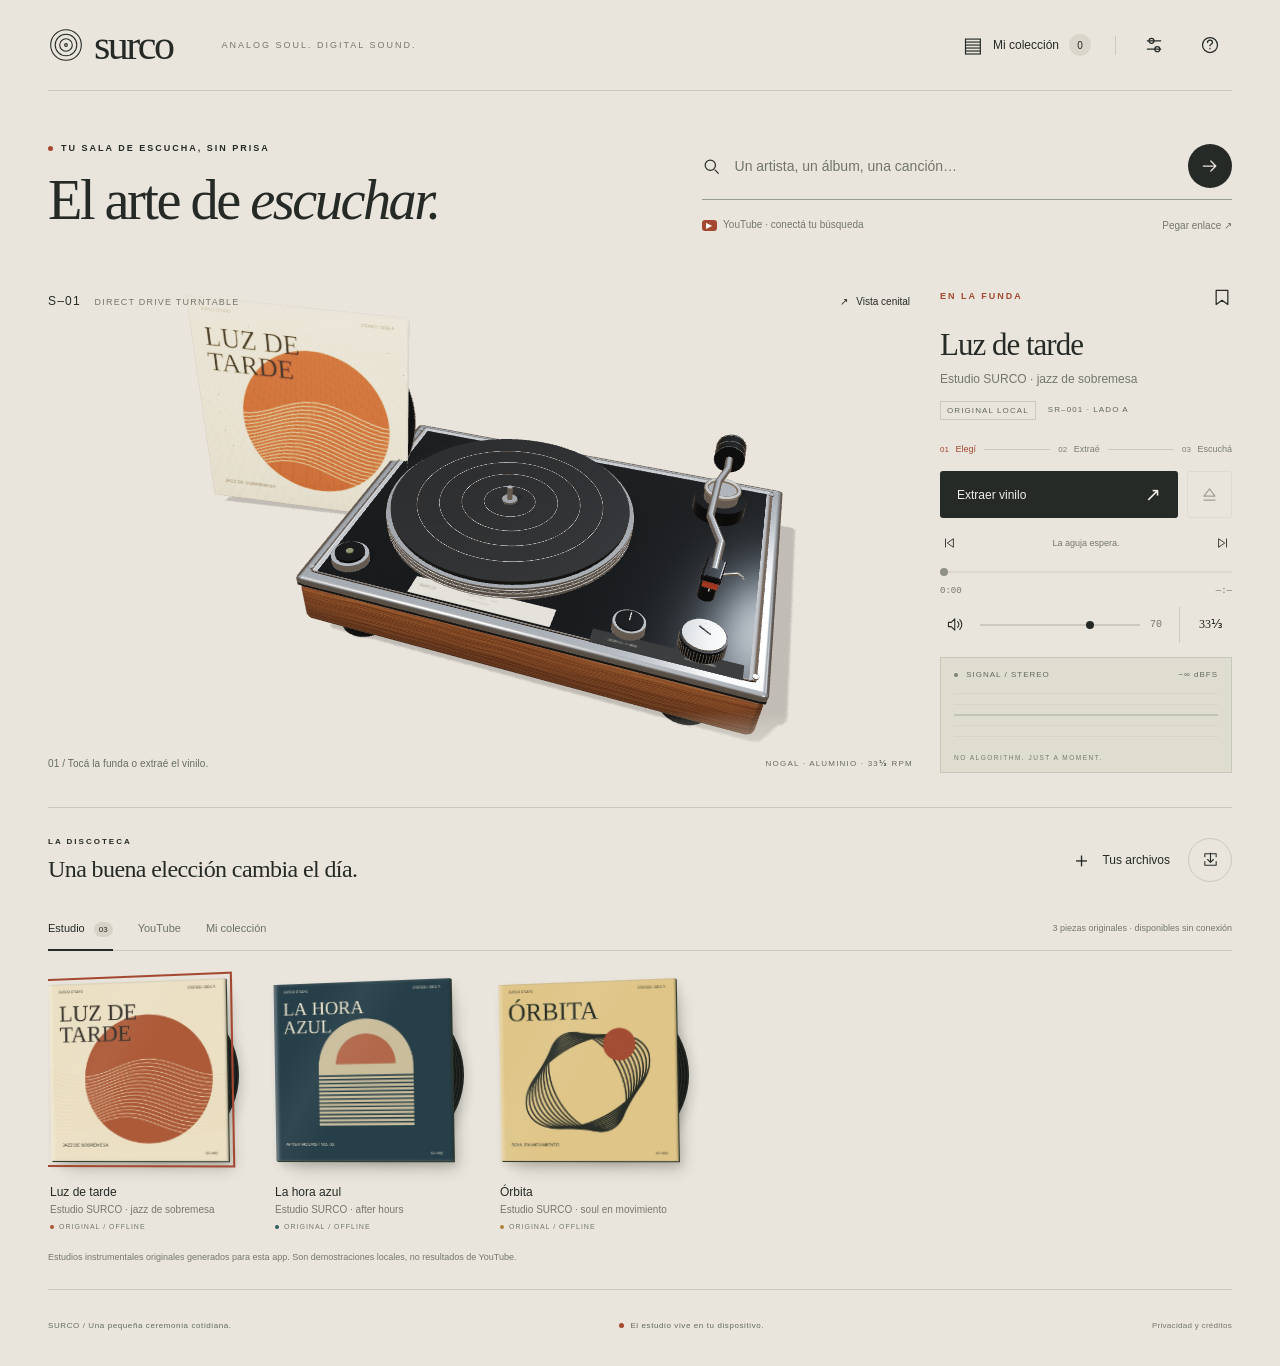
==== commit ee29d119: "build: publish verified SURCO HTML and editable sources" ====
--- a/index.html
+++ b/index.html
@@ -4,14 +4,30 @@
 <meta charset="utf-8"><meta name="viewport" content="width=device-width, initial-scale=1, viewport-fit=cover"><meta name="theme-color" content="#e9e5dc"><meta name="referrer" content="strict-origin-when-cross-origin">
 <title>SURCO — El arte de escuchar</title>
 <meta name="description" content="Una sala de escucha en tu navegador. Elegí un disco, sacalo de su funda y dejá caer la aguja. Tocadiscos 3D, YouTube y archivos locales.">
-<meta http-equiv="Content-Security-Policy" content="default-src 'none'; script-src 'sha256-PDyuZH4HUNYsg/s6O3p05LouSoJAB5Rw4py4DTdjnjU=' 'sha256-ncq9jb57dggGimzm6qGDT9C8sZq5JzqQ2++nhs/Gh6I=' 'sha256-wqHSziJwVVtJXN6Wl2iE4Bzusrjv/LjAkWUiFdLdx5E=' https://www.youtube.com https://s.ytimg.com; style-src 'unsafe-inline'; img-src data: blob: https://i.ytimg.com; media-src data: blob:; connect-src https://www.googleapis.com https://www.youtube.com https://www.youtube-nocookie.com https://i.ytimg.com; frame-src https://www.youtube.com https://www.youtube-nocookie.com; object-src 'none'; base-uri 'none'; form-action 'none'">
+<meta http-equiv="Content-Security-Policy" content="default-src 'none'; script-src 'sha256-PDyuZH4HUNYsg/s6O3p05LouSoJAB5Rw4py4DTdjnjU=' 'sha256-xMc1gVFFh4aTVxT3rHcr9dd5xH3LR0W6z+iczkx9jyg=' 'sha256-x44p/1DKnDRlauuSxji5tetKRsb4DfvvBolv0ioy6Bs=' 'sha256-onubWjCVxm+hRx1FrEfqAYlLYJd/uI03jhCGtt9UmMU=' https://www.youtube.com https://s.ytimg.com; style-src 'unsafe-inline'; img-src data: blob: https://i.ytimg.com; media-src data: blob:; connect-src https://www.googleapis.com https://www.youtube.com https://www.youtube-nocookie.com https://i.ytimg.com; frame-src https://www.youtube.com https://www.youtube-nocookie.com; object-src 'none'; base-uri 'none'; form-action 'none'">
 <style>:root{--paper:#e9e5dc;--ink:#252a27;--muted:#74776e;--line:#cdc9bd;--accent:#a44831;--accent-hover:#853823;--white:#f5f2ea;--shadow:0 16px 40px #252a2718;--font:Arial,Helvetica,sans-serif;--serif:Georgia,'Times New Roman',serif;--ease:cubic-bezier(.2,.75,.2,1)}
-*{box-sizing:border-box}html{scroll-behavior:smooth}body{margin:0;background:var(--paper);color:var(--ink);font-family:var(--font);font-size:14px;-webkit-font-smoothing:antialiased}button,input,select{font:inherit}button,a,input,select{-webkit-tap-highlight-color:transparent}button{cursor:pointer;color:inherit}button:disabled{opacity:.38;cursor:not-allowed}button{touch-action:manipulation}a{color:inherit;text-underline-offset:4px}button:focus-visible,a:focus-visible,input:focus-visible,select:focus-visible,summary:focus-visible{outline:3px solid var(--accent);outline-offset:4px}button svg,svg{display:block}button svg{width:20px;height:20px;fill:none;stroke:currentColor;stroke-width:1.5;stroke-linecap:round;stroke-linejoin:round}button{border:0;background:none}button:hover:not(:disabled){color:var(--accent)}[hidden]{display:none!important}.app{max-width:1720px;margin:auto;padding:0 48px}.topbar{height:91px;display:flex;align-items:center;border-bottom:1px solid var(--line);gap:36px}.brand{display:flex;align-items:center;gap:10px;text-decoration:none}.brand>svg{width:36px;height:36px;fill:none;stroke:currentColor;stroke-width:1.2}.brand>span{font-family:var(--serif);font-weight:400;font-size:42px;letter-spacing:-2.5px;position:relative}.brand-dot{position:absolute;font-family:var(--font);font-size:11px;right:-11px;top:8px;letter-spacing:0}.top-caption{font-size:9px;letter-spacing:2px;color:var(--muted);padding-left:13px}.top-actions{display:flex;align-items:center;gap:12px;margin-left:auto}.text-button{display:flex;align-items:center;justify-content:center;gap:10px;min-height:44px;padding:4px 8px;font-size:12px}.text-button>.icon{font-size:21px}.count{font-size:10px;background:#dad6cc;border-radius:20px;min-width:22px;height:22px;display:grid;place-items:center}.divider{height:19px;width:1px;background:var(--line);margin:0 4px}.icon-button{min-width:44px;min-height:44px;display:inline-flex;align-items:center;justify-content:center;border-radius:50%;font-size:28px}.icon-button:hover{background:#ffffff35}.intro{display:grid;grid-template-columns:1.1fr 1fr;gap:70px;align-items:center;padding:43px 0 29px}.eyebrow{font-size:9px;letter-spacing:2px;font-weight:600;line-height:1.5;margin:0 0 15px;display:flex;align-items:center;gap:8px}.tiny-dot{width:5px;height:5px;border-radius:50%;background:var(--accent);display:inline-block;flex-shrink:0}.intro h1{font-family:var(--serif);font-weight:400;font-size:clamp(36px,4.4vw,66px);letter-spacing:-2.5px;line-height:1.08;margin:0;white-space:nowrap}.intro h1 em{font-weight:400}.search-area{padding-top:10px}.search-box{display:flex;align-items:center;border-bottom:1px solid #999d92;padding:0 0 11px;gap:12px}.search-box>svg{fill:none;stroke:var(--ink);stroke-width:1.5;width:19px;height:19px;flex-shrink:0}.search-box input{border:0;outline:0;background:none;min-width:0;width:100%;height:44px;font-size:14px}.search-box input::placeholder{color:#71756b}.search-box button{background:var(--ink);color:var(--paper);width:44px;height:44px;display:grid;place-items:center;border-radius:50%;flex-shrink:0;transition:background .2s,transform .2s}.search-box button:hover:not(:disabled){background:var(--accent);color:var(--paper);transform:rotate(-30deg)}.search-foot{display:flex;justify-content:space-between;align-items:center;margin-top:11px;font-size:10px;color:var(--muted);gap:12px}.yt-mini{font-size:8px;display:inline-flex;align-items:center;justify-content:center;width:15px;height:11px;border-radius:3px;background:#a44831;color:#fff;margin-right:4px}.understated{padding:5px 0;color:var(--muted);font-size:10px;min-height:28px}.listening-desk{display:grid;grid-template-columns:minmax(0,1fr) 292px;gap:27px;padding:0 0 29px;border-bottom:1px solid var(--line)}.stage-wrap{min-width:0;height:510px;position:relative;overflow:hidden}.stage-topline,.stage-bottomline{position:absolute;left:0;right:0;z-index:2;display:flex;align-items:center;justify-content:space-between;gap:15px;pointer-events:none}.stage-topline{top:15px;font-size:9px;letter-spacing:1.2px}.stage-topline b{font-size:12px;margin-right:10px;font-weight:500}.muted{color:var(--muted)}.small-button{pointer-events:auto;min-height:36px;font-size:10px;letter-spacing:0;display:flex;align-items:center;gap:8px;padding:0 3px}.small-button:first-letter{font-size:18px}.stage-bottomline{bottom:9px;font-size:10px;color:#666c62;letter-spacing:.1px}.stage-spec{font-size:8px;letter-spacing:1.2px;white-space:nowrap}.stage-wrap canvas#scene{width:100%;height:100%;display:block;touch-action:pan-y;mask-image:linear-gradient(to bottom,transparent,black 12%,black 87%,transparent)}.scene-boot{position:absolute;inset:0;display:flex;align-items:center;justify-content:center;gap:10px;font-size:12px;background:var(--paper);z-index:3}.boot-ring{width:25px;height:25px;border:1px solid var(--line);border-top-color:var(--accent);border-radius:50%;animation:spin 1s linear infinite}.drop-hint{position:absolute;left:50%;top:73%;transform:translateX(-50%);padding:9px 15px;background:#292d29e8;color:#eee9de;font-size:11px;border-radius:20px;pointer-events:none;white-space:nowrap}.listening-panel{padding:15px 0 0;min-width:0}.panel-header{display:flex;justify-content:space-between;align-items:center;margin-top:-8px}.panel-header .eyebrow{margin:0;color:var(--accent)}.panel-header .icon-button{margin-right:-12px}.listening-panel h2{font-family:var(--serif);font-size:31px;line-height:1.14;font-weight:400;letter-spacing:-1px;margin:8px 0 8px;overflow-wrap:anywhere;display:-webkit-box;-webkit-box-orient:vertical;-webkit-line-clamp:2;overflow:hidden}.artist{font-size:12px;color:var(--muted);line-height:1.5;margin:0 0 13px;overflow:hidden;text-overflow:ellipsis;white-space:nowrap}.track-tags{display:flex;gap:12px;font-size:8px;letter-spacing:1.1px;color:#61685d;flex-wrap:wrap}.track-tags>span:first-child{border:1px solid var(--line);padding:4px 6px}.track-tags>span:nth-child(2){padding:4px 0}.ritual-steps{display:flex;align-items:center;font-size:9px;gap:8px;margin:24px 0 17px;color:#7a7e75}.ritual-steps b{font-size:8px;margin-right:4px;font-weight:400}.ritual-steps i{height:1px;background:var(--line);flex:1}.ritual-steps .active{color:var(--accent)}.primary-button{min-height:47px;background:var(--ink);color:#f1eee6;display:flex;align-items:center;justify-content:space-between;gap:20px;padding:12px 17px;border-radius:3px;font-size:12px;transition:background .2s,transform .2s}.primary-button:hover:not(:disabled){color:#fff;background:var(--accent)}.primary-button:active:not(:disabled){transform:scale(.98)}.primary-button>span:last-child:not(:first-child){font-size:19px}.action-row{display:flex;gap:9px}.action-row .primary-button{flex:1}.secondary-button{border:1px solid var(--line);min-height:47px;width:45px;display:grid;place-items:center;border-radius:3px}.secondary-button svg{width:19px;height:19px}.transport{display:flex;justify-content:space-between;align-items:center;margin:7px -7px 0}.transport .icon-button{min-width:32px;min-height:36px}.transport svg{width:14px;height:14px}.transport>span{font-size:9px;color:var(--muted);line-height:1.5;text-align:center;padding:0 9px;max-width:225px}.timeline{margin:0}input[type=range]{appearance:none;background:transparent;height:22px;cursor:pointer;width:100%;margin:0}input[type=range]::-webkit-slider-runnable-track{height:2px;background:var(--line)}input[type=range]::-moz-range-track{height:2px;background:var(--line)}input[type=range]::-webkit-slider-thumb{appearance:none;width:8px;height:8px;border-radius:50%;background:var(--ink);margin-top:-3px}input[type=range]::-moz-range-thumb{width:8px;height:8px;border:0;border-radius:50%;background:var(--ink)}input[type=range]:focus-visible::-webkit-slider-thumb{width:14px;height:14px;margin-top:-6px}input[type=range]:disabled{cursor:default;opacity:.45}.time-row{display:flex;justify-content:space-between;font-family:monospace;font-size:9px;color:var(--muted)}.device-controls{display:flex;align-items:center;gap:10px;margin-top:10px}.device-controls .icon-button{min-width:30px;min-height:37px}.device-controls svg{width:17px;height:17px}.device-controls input{flex:1;min-width:40px}.device-controls>span{font-family:monospace;font-size:10px;width:19px;color:var(--muted)}.rpm{font-size:12px;border-left:1px solid var(--line);padding-left:16px;min-height:36px;min-width:53px;font-family:var(--serif)}.local-monitor{margin-top:14px;background:#d8d6c990;border:1px solid #c6c8ba;padding:12px 13px 9px;overflow:hidden}.monitor-heading{display:flex;justify-content:space-between;align-items:center;font-size:8px;letter-spacing:1px;color:#626b5d;gap:10px}.monitor-heading i{width:4px;height:4px;display:inline-block;background:#7a856e;border-radius:50%;margin-right:5px}.monitor-heading i.live{background:#538245;box-shadow:0 0 7px #568650}.local-monitor canvas{width:100%;height:58px;display:block;margin:7px 0 3px}.monitor-caption{font-size:6.5px;letter-spacing:1.5px;color:#747d6a}.youtube-monitor{margin-top:17px}.youtube-monitor .monitor-heading{margin:0 0 9px}.youtube-monitor .monitor-heading a{font-size:14px;text-decoration:none}.youtube-monitor #youtube-frame{width:100%;min-height:200px;height:200px;background:#181a19}.youtube-monitor iframe{display:block;width:100%;height:100%;min-width:200px;min-height:200px;border:0}.youtube-monitor p{font-size:9px;line-height:1.5;color:var(--muted);margin:7px 0 0}.library{padding-top:28px}.library-header{display:flex;justify-content:space-between;align-items:center;gap:20px}.library-header .eyebrow{font-size:8px;margin-bottom:7px}.library-header h2{font-family:var(--serif);font-weight:400;font-size:24px;letter-spacing:-.6px;margin:0;line-height:1.2}.library-tools{display:flex;align-items:center;gap:10px}.library-tools .text-button>span:first-child{font-size:21px}.library-tools .icon-button{border:1px solid var(--line);border-radius:50%;width:36px;height:36px}.library-tools .icon-button svg{width:17px;height:17px}.library-bar{margin-top:23px;display:flex;justify-content:space-between;align-items:center;border-bottom:1px solid var(--line);gap:15px}.library-tabs{display:flex;gap:25px}.library-tabs button{min-height:43px;padding:0;font-size:11px;position:relative;white-space:nowrap;color:#6c7267}.library-tabs button[aria-selected=true]{color:var(--ink)}.library-tabs button[aria-selected=true]:after{content:'';position:absolute;left:0;right:0;height:2px;background:var(--ink);bottom:-1px}.library-tabs span{font-size:8px;background:#d7d4c7;padding:3px 5px;margin-left:6px;border-radius:8px}.library-bar>span{font-size:9px;color:var(--muted)}.library-grid{display:grid;grid-auto-flow:column;grid-auto-columns:190px;gap:35px;overflow-x:auto;overscroll-behavior-x:contain;padding:34px 12px 18px 2px;scroll-snap-type:x proximity;scrollbar-width:thin;scrollbar-color:#b7b9a9 transparent;min-height:278px}.record-card{position:relative;text-align:left;padding:0;min-width:0;width:190px;scroll-snap-align:start;display:block;transition:transform .3s var(--ease);align-self:start}.record-card:hover{transform:translateY(-8px);color:var(--ink)!important}.card-object{height:185px;width:177px;position:relative;perspective:700px;margin-bottom:14px}.card-vinyl{position:absolute;left:29px;top:10px;width:160px;height:160px;border-radius:50%;background:repeating-radial-gradient(ellipse at center,#242826 0,#242826 1px,#141816 2px,#141816 3px);box-shadow:2px 5px 12px #121d242b;transition:transform .5s var(--ease)}.card-vinyl:after{content:'';position:absolute;inset:35%;border-radius:50%;background:var(--disc-accent,#a44831);border:1px solid #1b221c}.record-card:hover .card-vinyl{transform:translateX(14px) rotate(20deg)}.card-sleeve{position:absolute;left:0;top:0;width:176px;height:176px;transform:rotateY(-9deg) rotateZ(-1deg);transform-origin:left center;box-shadow:3px 5px 8px #28251d26,1px 1px 0 #333c2d,9px 14px 16px -7px #29291f33;background:var(--disc-accent,#a44831);overflow:hidden;transition:transform .4s var(--ease)}.card-sleeve:after{content:'';position:absolute;inset:0;box-shadow:inset 3px 0 3px #ffffff4d,inset -1px 0 2px #28291b66;pointer-events:none;background:linear-gradient(120deg,transparent 20%,#ffffff0c 35%,transparent 50%)}.card-sleeve img{width:100%;height:100%;object-fit:cover;display:block}.card-sleeve .yt-cover-thumb{position:absolute;left:8%;top:21%;width:84%;height:auto;aspect-ratio:16/9;object-fit:contain;background:#171918}.record-card[aria-pressed=true] .card-sleeve{outline:2px solid var(--accent);outline-offset:4px}.record-card .card-title{font-size:12px;display:block;line-height:1.45;font-weight:500;margin:0 0 3px;overflow:hidden;text-overflow:ellipsis;white-space:nowrap;max-width:180px}.record-card .card-artist{font-size:10px;display:block;color:var(--muted);overflow:hidden;text-overflow:ellipsis;white-space:nowrap}.card-source{display:flex;gap:5px;align-items:center;font-size:7px;letter-spacing:1px;color:#72796c;margin-top:8px}.card-source .source-mark{width:4px;height:4px;border-radius:50%;background:var(--disc-accent,#a44831)}.card-number{position:absolute;right:0;top:187px;font-size:7px;color:var(--muted)}.library-note{font-size:9px;color:var(--muted);margin:2px 0 24px;line-height:1.6}.empty-state{text-align:center;padding:32px 18px 36px}.empty-record{font-family:var(--serif);font-size:44px;color:var(--muted)}.empty-state h3{font-family:var(--serif);font-weight:400;font-size:25px}.empty-state p{font-size:12px;color:var(--muted);line-height:1.6}.outline-button{min-height:44px;border:1px solid #a9afa0;padding:11px 17px;font-size:12px;border-radius:2px}.load-more{margin:4px 0 22px}.search-status{padding:16px 0 0;font-size:12px;line-height:1.7;color:var(--muted)}.search-status.error{color:var(--accent)}footer{border-top:1px solid var(--line);padding:22px 0 26px;display:flex;justify-content:space-between;align-items:center;gap:18px;font-size:8px;letter-spacing:.6px;color:#626b5c}footer>span:nth-child(2){display:flex;gap:6px;align-items:center}footer button{font-size:8px!important;letter-spacing:.3px}.notice{border:1px solid #a4483144;background:#a4483109;padding:10px 12px;font-size:11px;line-height:1.6;margin-bottom:12px}.toast{position:fixed;bottom:26px;left:50%;transform:translateX(-50%);max-width:min(620px,90vw);padding:14px 21px;background:#242a26;color:#f5f0e7;box-shadow:var(--shadow);border-radius:4px;z-index:50;font-size:12px;line-height:1.6;pointer-events:none}.toast.error{background:#853d2b}dialog{border:1px solid #c6c8bb;padding:28px 32px;background:var(--white);color:var(--ink);max-width:550px;width:calc(100% - 32px);max-height:87vh;max-height:87dvh;overflow-y:auto;box-shadow:0 20px 100px #141b1940;border-radius:6px}dialog::backdrop{background:#171f1b66;backdrop-filter:blur(5px)}.dialog-heading{display:flex;justify-content:space-between;gap:20px;margin-bottom:18px;align-items:center}.dialog-heading h2{font-family:var(--serif);font-size:35px;letter-spacing:-1px;line-height:1.1;font-weight:400;margin:0}.dialog-heading .eyebrow{font-size:8px;color:var(--accent);margin:0 0 9px}.dialog-heading .icon-button{font-weight:300;align-self:flex-start;margin:-12px -14px 0 0}dialog p{font-size:12px;line-height:1.8;color:#60685d}dialog label{display:block;font-size:11px;margin:15px 0 9px}dialog input[type=text],dialog input[type=password],dialog select{width:100%;background:var(--paper);border:1px solid #c3c6b7;padding:12px;font-size:12px;color:var(--ink);border-radius:2px;min-height:44px}dialog .primary-button{margin-top:16px}.dialog-section{border-top:1px solid var(--line);padding-top:12px;margin-top:18px}.dialog-section h3{font-size:14px;font-weight:500}.key-row{display:flex;gap:10px}.key-row input{min-width:0}.key-row .primary-button{margin-top:0;padding:9px 14px}.small-copy{font-size:10px!important;line-height:1.7!important}.dialog-section summary{font-size:11px;cursor:pointer;margin:12px 0;line-height:1.6}.dialog-section details ol{font-size:11px;line-height:1.8;padding-left:20px;color:#65705f}.dialog-section details li{margin-bottom:9px}.dialog-section details a{font-size:11px}code{font-size:10px;overflow-wrap:anywhere}.check-label{display:flex!important;align-items:center;gap:9px;min-height:35px}.check-label input{accent-color:var(--accent);width:17px;height:17px}.backup-actions{display:grid;gap:13px;margin:20px 0}.backup-actions .primary-button{margin:0}.danger-link{color:#94452f;text-decoration:underline;text-underline-offset:4px;font-size:11px;padding:14px 0}.help-steps>p{display:flex;gap:19px;padding:12px 0;border-top:1px solid var(--line)}.help-steps>p>b{font-family:var(--serif);font-size:27px;color:var(--accent);font-weight:400}.help-steps strong{color:var(--ink)}kbd{border:1px solid var(--line);background:var(--paper);padding:3px 5px;font-size:10px;white-space:nowrap}.error-text{color:var(--accent)!important;font-size:11px;line-height:1.6}#fallback{position:absolute;inset:16% 0 12%;display:flex;align-items:center;justify-content:center;gap:18px;perspective:800px}.flat-deck{width:65%;aspect-ratio:1.38;background:linear-gradient(120deg,#878a81,#dadbd3 15%,#a0a49a);border:12px solid #69432e;border-radius:8px;box-shadow:10px 25px 30px #252a272b;position:relative;transform:rotateX(25deg) rotateY(-8deg)}.flat-disc{position:absolute;left:5%;top:10%;width:65%;aspect-ratio:1;border-radius:50%;background:repeating-radial-gradient(ellipse at center,#171b18 0,#171b18 2px,#30352d 3px,#151815 4px);border:5px solid #b5b8af;display:flex;align-items:center;justify-content:center}.flat-disc>img{border-radius:50%;width:33%;height:33%;object-fit:cover}.flat-sleeve{width:24%;box-shadow:3px 15px 20px #252a2740;transform:rotateY(-10deg) rotateZ(-5deg)}.flat-sleeve>img{width:100%;display:block}.flat-arm{position:absolute;right:17%;top:20%;height:64%;width:5px;background:#d1d4ca;box-shadow:3px 2px 3px #23282270;transform:rotate(16deg);transform-origin:top}.flat-deck>span{position:absolute;bottom:7%;right:6%;font-size:7px;letter-spacing:1px}#fallback>p{position:absolute;bottom:-32px;font-size:9px;text-align:center;width:100%;color:var(--muted)}body.is-playing .flat-disc{animation:spin 1.8s linear infinite}body.is-playing .flat-arm{transform:rotate(38deg)}.sr-only{position:absolute!important;width:1px!important;height:1px!important;padding:0!important;margin:-1px!important;overflow:hidden!important;clip:rect(0,0,0,0)!important;white-space:nowrap!important;border:0!important}.skip{position:fixed;top:-100px;left:20px;z-index:100;background:var(--ink);color:var(--paper);padding:15px}.skip:focus{top:10px}@keyframes spin{to{transform:rotate(360deg)}}
+*{box-sizing:border-box}html{scroll-behavior:smooth}body{margin:0;background:var(--paper);color:var(--ink);font-family:var(--font);font-size:14px;-webkit-font-smoothing:antialiased}button,input,select{font:inherit}button,a,input,select{-webkit-tap-highlight-color:transparent}button{cursor:pointer;color:inherit}button:disabled{opacity:.38;cursor:not-allowed}button{touch-action:manipulation}a{color:inherit;text-underline-offset:4px}button:focus-visible,a:focus-visible,input:focus-visible,select:focus-visible,summary:focus-visible{outline:3px solid var(--accent);outline-offset:4px}button svg,svg{display:block}button svg{width:20px;height:20px;fill:none;stroke:currentColor;stroke-width:1.5;stroke-linecap:round;stroke-linejoin:round}button{border:0;background:none}button:hover:not(:disabled){color:var(--accent)}[hidden]{display:none!important}.app{max-width:1720px;margin:auto;padding:0 48px}.topbar{height:91px;display:flex;align-items:center;border-bottom:1px solid var(--line);gap:36px}.brand{display:flex;align-items:center;gap:10px;text-decoration:none}.brand>svg{width:36px;height:36px;fill:none;stroke:currentColor;stroke-width:1.2}.brand>span{font-family:var(--serif);font-weight:400;font-size:42px;letter-spacing:-2.5px;position:relative}.brand-dot{position:absolute;font-family:var(--font);font-size:11px;right:-11px;top:8px;letter-spacing:0}.top-caption{font-size:9px;letter-spacing:2px;color:var(--muted);padding-left:13px}.top-actions{display:flex;align-items:center;gap:12px;margin-left:auto}.text-button{display:flex;align-items:center;justify-content:center;gap:10px;min-height:44px;padding:4px 8px;font-size:12px}.text-button>.icon{font-size:21px}.count{font-size:10px;background:#dad6cc;border-radius:20px;min-width:22px;height:22px;display:grid;place-items:center}.divider{height:19px;width:1px;background:var(--line);margin:0 4px}.icon-button{min-width:44px;min-height:44px;display:inline-flex;align-items:center;justify-content:center;border-radius:50%;font-size:28px}.icon-button:hover{background:#ffffff35}.intro{display:grid;grid-template-columns:1.1fr 1fr;gap:70px;align-items:center;padding:43px 0 29px}.eyebrow{font-size:9px;letter-spacing:2px;font-weight:600;line-height:1.5;margin:0 0 15px;display:flex;align-items:center;gap:8px}.tiny-dot{width:5px;height:5px;border-radius:50%;background:var(--accent);display:inline-block;flex-shrink:0}.intro h1{font-family:var(--serif);font-weight:400;font-size:clamp(36px,4.4vw,66px);letter-spacing:-2.5px;line-height:1.08;margin:0;white-space:nowrap}.intro h1 em{font-weight:400}.search-area{padding-top:10px}.search-box{display:flex;align-items:center;border-bottom:1px solid #999d92;padding:0 0 11px;gap:12px}.search-box>svg{fill:none;stroke:var(--ink);stroke-width:1.5;width:19px;height:19px;flex-shrink:0}.search-box input{border:0;outline:0;background:none;min-width:0;width:100%;height:44px;font-size:14px}.search-box input::placeholder{color:#71756b}.search-box button{background:var(--ink);color:var(--paper);width:44px;height:44px;display:grid;place-items:center;border-radius:50%;flex-shrink:0;transition:background .2s,transform .2s}.search-box button:hover:not(:disabled){background:var(--accent);color:var(--paper);transform:rotate(-30deg)}.search-foot{display:flex;justify-content:space-between;align-items:center;margin-top:11px;font-size:10px;color:var(--muted);gap:12px}.yt-mini{font-size:8px;display:inline-flex;align-items:center;justify-content:center;width:15px;height:11px;border-radius:3px;background:#a44831;color:#fff;margin-right:4px}.understated{padding:5px 0;color:var(--muted);font-size:10px;min-height:28px}.listening-desk{display:grid;grid-template-columns:minmax(0,1fr) 292px;gap:27px;padding:0 0 29px;border-bottom:1px solid var(--line)}.stage-wrap{min-width:0;height:510px;position:relative;overflow:hidden}.stage-topline,.stage-bottomline{position:absolute;left:0;right:0;z-index:2;display:flex;align-items:center;justify-content:space-between;gap:15px;pointer-events:none}.stage-topline{top:15px;font-size:9px;letter-spacing:1.2px}.stage-topline b{font-size:12px;margin-right:10px;font-weight:500}.muted{color:var(--muted)}.small-button{pointer-events:auto;min-height:36px;font-size:10px;letter-spacing:0;display:flex;align-items:center;gap:8px;padding:0 3px}.small-button:first-letter{font-size:18px}.stage-bottomline{bottom:9px;font-size:10px;color:#666c62;letter-spacing:.1px}.stage-spec{font-size:8px;letter-spacing:1.2px;white-space:nowrap}.stage-wrap canvas#scene{width:100%;height:100%;display:block;touch-action:pan-y;mask-image:linear-gradient(to bottom,transparent,black 12%,black 87%,transparent)}.scene-boot{position:absolute;inset:0;display:flex;align-items:center;justify-content:center;gap:10px;font-size:12px;background:var(--paper);z-index:3}.boot-ring{width:25px;height:25px;border:1px solid var(--line);border-top-color:var(--accent);border-radius:50%;animation:spin 1s linear infinite}.drop-hint{position:absolute;left:50%;top:73%;transform:translateX(-50%);padding:9px 15px;background:#292d29e8;color:#eee9de;font-size:11px;border-radius:20px;pointer-events:none;white-space:nowrap}.listening-panel{padding:15px 0 0;min-width:0}.panel-header{display:flex;justify-content:space-between;align-items:center;margin-top:-8px}.panel-header .eyebrow{margin:0;color:var(--accent)}.panel-header .icon-button{margin-right:-12px}.listening-panel h2{font-family:var(--serif);font-size:31px;line-height:1.14;font-weight:400;letter-spacing:-1px;margin:8px 0 8px;overflow-wrap:anywhere;display:-webkit-box;-webkit-box-orient:vertical;-webkit-line-clamp:2;overflow:hidden}.artist{font-size:12px;color:var(--muted);line-height:1.5;margin:0 0 13px;overflow:hidden;text-overflow:ellipsis;white-space:nowrap}.track-tags{display:flex;gap:12px;font-size:8px;letter-spacing:1.1px;color:#61685d;flex-wrap:wrap}.track-tags>span:first-child{border:1px solid var(--line);padding:4px 6px}.track-tags>span:nth-child(2){padding:4px 0}.ritual-steps{display:flex;align-items:center;font-size:9px;gap:8px;margin:24px 0 17px;color:#7a7e75}.ritual-steps b{font-size:8px;margin-right:4px;font-weight:400}.ritual-steps i{height:1px;background:var(--line);flex:1}.ritual-steps .active{color:var(--accent)}.primary-button{min-height:47px;background:var(--ink);color:#f1eee6;display:flex;align-items:center;justify-content:space-between;gap:20px;padding:12px 17px;border-radius:3px;font-size:12px;transition:background .2s,transform .2s}.primary-button:hover:not(:disabled){color:#fff;background:var(--accent)}.primary-button:active:not(:disabled){transform:scale(.98)}.primary-button>span:last-child:not(:first-child){font-size:19px}.action-row{display:flex;gap:9px}.action-row .primary-button{flex:1}.secondary-button{border:1px solid var(--line);min-height:47px;width:45px;display:grid;place-items:center;border-radius:3px}.secondary-button svg{width:19px;height:19px}.transport{display:flex;justify-content:space-between;align-items:center;margin:7px -7px 0}.transport .icon-button{min-width:32px;min-height:36px}.transport svg{width:14px;height:14px}.transport>span{font-size:9px;color:var(--muted);line-height:1.5;text-align:center;padding:0 9px;max-width:225px}.timeline{margin:0}input[type=range]{appearance:none;background:transparent;height:22px;cursor:pointer;width:100%;margin:0}input[type=range]::-webkit-slider-runnable-track{height:2px;background:var(--line)}input[type=range]::-moz-range-track{height:2px;background:var(--line)}input[type=range]::-webkit-slider-thumb{appearance:none;width:8px;height:8px;border-radius:50%;background:var(--ink);margin-top:-3px}input[type=range]::-moz-range-thumb{width:8px;height:8px;border:0;border-radius:50%;background:var(--ink)}input[type=range]:focus-visible::-webkit-slider-thumb{width:14px;height:14px;margin-top:-6px}input[type=range]:disabled{cursor:default;opacity:.45}.time-row{display:flex;justify-content:space-between;font-family:monospace;font-size:9px;color:var(--muted)}.device-controls{display:flex;align-items:center;gap:10px;margin-top:10px}.device-controls .icon-button{min-width:30px;min-height:37px}.device-controls svg{width:17px;height:17px}.device-controls input{flex:1;min-width:40px}.device-controls>span{font-family:monospace;font-size:10px;width:19px;color:var(--muted)}.rpm{font-size:12px;border-left:1px solid var(--line);padding-left:16px;min-height:36px;min-width:53px;font-family:var(--serif)}.local-monitor{margin-top:14px;background:#d8d6c990;border:1px solid #c6c8ba;padding:12px 13px 9px;overflow:hidden}.monitor-heading{display:flex;justify-content:space-between;align-items:center;font-size:8px;letter-spacing:1px;color:#626b5d;gap:10px}.monitor-heading i{width:4px;height:4px;display:inline-block;background:#7a856e;border-radius:50%;margin-right:5px}.monitor-heading i.live{background:#538245;box-shadow:0 0 7px #568650}.local-monitor canvas{width:100%;height:58px;display:block;margin:7px 0 3px}.monitor-caption{font-size:6.5px;letter-spacing:1.5px;color:#747d6a}.youtube-monitor{margin-top:17px}.youtube-monitor .monitor-heading{margin:0 0 9px}.youtube-monitor .monitor-heading a{font-size:14px;text-decoration:none}.youtube-monitor #youtube-frame{width:100%;min-height:200px;height:200px;background:#181a19}.youtube-monitor iframe{display:block;width:100%;height:100%;min-width:200px;min-height:200px;border:0}.youtube-monitor p{font-size:9px;line-height:1.5;color:var(--muted);margin:7px 0 0}.library{padding-top:28px}.library-header{display:flex;justify-content:space-between;align-items:center;gap:20px}.library-header .eyebrow{font-size:8px;margin-bottom:7px}.library-header h2{font-family:var(--serif);font-weight:400;font-size:24px;letter-spacing:-.6px;margin:0;line-height:1.2}.library-tools{display:flex;align-items:center;gap:10px}.library-tools .text-button>span:first-child{font-size:21px}.library-tools .icon-button{border:1px solid var(--line);border-radius:50%;width:36px;height:36px}.library-tools .icon-button svg{width:17px;height:17px}.library-bar{margin-top:23px;display:flex;justify-content:space-between;align-items:center;border-bottom:1px solid var(--line);gap:15px}.library-tabs{display:flex;gap:25px}.library-tabs button{min-height:43px;padding:0;font-size:11px;position:relative;white-space:nowrap;color:#6c7267}.library-tabs button[aria-selected=true]{color:var(--ink)}.library-tabs button[aria-selected=true]:after{content:'';position:absolute;left:0;right:0;height:2px;background:var(--ink);bottom:-1px}.library-tabs span{font-size:8px;background:#d7d4c7;padding:3px 5px;margin-left:6px;border-radius:8px}.library-bar>span{font-size:9px;color:var(--muted)}.library-grid{display:grid;grid-auto-flow:column;grid-auto-columns:190px;gap:35px;overflow-x:auto;overscroll-behavior-x:contain;padding:34px 12px 18px 2px;scroll-snap-type:x proximity;scrollbar-width:thin;scrollbar-color:#b7b9a9 transparent;min-height:278px}.record-card{position:relative;text-align:left;padding:0;min-width:0;width:190px;scroll-snap-align:start;display:block;transition:transform .3s var(--ease);align-self:start}.record-card:hover{transform:translateY(-8px);color:var(--ink)!important}.card-object{height:185px;width:177px;position:relative;perspective:700px;margin-bottom:14px}.card-vinyl{position:absolute;left:29px;top:10px;width:160px;height:160px;border-radius:50%;background:repeating-radial-gradient(ellipse at center,#242826 0,#242826 1px,#141816 2px,#141816 3px);box-shadow:2px 5px 12px #121d242b;transition:transform var(--motion-control) var(--motion-ease)}.card-vinyl:after{content:'';position:absolute;inset:35%;border-radius:50%;background:var(--disc-accent,#a44831);border:1px solid #1b221c}.record-card:hover .card-vinyl{transform:none}.card-sleeve{position:absolute;left:0;top:0;width:176px;height:176px;transform:rotateY(-9deg) rotateZ(-1deg);transform-origin:left center;box-shadow:3px 5px 8px #28251d26,1px 1px 0 #333c2d,9px 14px 16px -7px #29291f33;background:var(--disc-accent,#a44831);overflow:hidden;transition:transform var(--motion-control) var(--motion-ease)}.card-sleeve:after{content:'';position:absolute;inset:0;box-shadow:inset 3px 0 3px #ffffff4d,inset -1px 0 2px #28291b66;pointer-events:none;background:linear-gradient(120deg,transparent 20%,#ffffff0c 35%,transparent 50%)}.card-sleeve img{width:100%;height:100%;object-fit:cover;display:block}.card-sleeve .yt-cover-thumb{position:absolute;left:8%;top:21%;width:84%;height:auto;aspect-ratio:16/9;object-fit:contain;background:#171918}.record-card[aria-pressed=true] .card-sleeve{outline:2px solid var(--accent);outline-offset:4px}.record-card .card-title{font-size:12px;display:block;line-height:1.45;font-weight:500;margin:0 0 3px;overflow:hidden;text-overflow:ellipsis;white-space:nowrap;max-width:180px}.record-card .card-artist{font-size:10px;display:block;color:var(--muted);overflow:hidden;text-overflow:ellipsis;white-space:nowrap}.card-source{display:flex;gap:5px;align-items:center;font-size:7px;letter-spacing:1px;color:#72796c;margin-top:8px}.card-source .source-mark{width:4px;height:4px;border-radius:50%;background:var(--disc-accent,#a44831)}.card-number{position:absolute;right:0;top:187px;font-size:7px;color:var(--muted)}.library-note{font-size:9px;color:var(--muted);margin:2px 0 24px;line-height:1.6}.empty-state{text-align:center;padding:32px 18px 36px}.empty-record{font-family:var(--serif);font-size:44px;color:var(--muted)}.empty-state h3{font-family:var(--serif);font-weight:400;font-size:25px}.empty-state p{font-size:12px;color:var(--muted);line-height:1.6}.outline-button{min-height:44px;border:1px solid #a9afa0;padding:11px 17px;font-size:12px;border-radius:2px}.load-more{margin:4px 0 22px}.search-status{padding:16px 0 0;font-size:12px;line-height:1.7;color:var(--muted)}.search-status.error{color:var(--accent)}footer{border-top:1px solid var(--line);padding:22px 0 26px;display:flex;justify-content:space-between;align-items:center;gap:18px;font-size:8px;letter-spacing:.6px;color:#626b5c}footer>span:nth-child(2){display:flex;gap:6px;align-items:center}footer button{font-size:8px!important;letter-spacing:.3px}.notice{border:1px solid #a4483144;background:#a4483109;padding:10px 12px;font-size:11px;line-height:1.6;margin-bottom:12px}.toast{position:fixed;bottom:26px;left:50%;transform:translateX(-50%);max-width:min(620px,90vw);padding:14px 21px;background:#242a26;color:#f5f0e7;box-shadow:var(--shadow);border-radius:4px;z-index:50;font-size:12px;line-height:1.6;pointer-events:none}.toast.error{background:#853d2b}dialog{border:1px solid #c6c8bb;padding:28px 32px;background:var(--white);color:var(--ink);max-width:550px;width:calc(100% - 32px);max-height:87vh;max-height:87dvh;overflow-y:auto;box-shadow:0 20px 100px #141b1940;border-radius:6px}dialog::backdrop{background:#171f1b66;backdrop-filter:blur(5px)}.dialog-heading{display:flex;justify-content:space-between;gap:20px;margin-bottom:18px;align-items:center}.dialog-heading h2{font-family:var(--serif);font-size:35px;letter-spacing:-1px;line-height:1.1;font-weight:400;margin:0}.dialog-heading .eyebrow{font-size:8px;color:var(--accent);margin:0 0 9px}.dialog-heading .icon-button{font-weight:300;align-self:flex-start;margin:-12px -14px 0 0}dialog p{font-size:12px;line-height:1.8;color:#60685d}dialog label{display:block;font-size:11px;margin:15px 0 9px}dialog input[type=text],dialog input[type=password],dialog select{width:100%;background:var(--paper);border:1px solid #c3c6b7;padding:12px;font-size:12px;color:var(--ink);border-radius:2px;min-height:44px}dialog .primary-button{margin-top:16px}.dialog-section{border-top:1px solid var(--line);padding-top:12px;margin-top:18px}.dialog-section h3{font-size:14px;font-weight:500}.key-row{display:flex;gap:10px}.key-row input{min-width:0}.key-row .primary-button{margin-top:0;padding:9px 14px}.small-copy{font-size:10px!important;line-height:1.7!important}.dialog-section summary{font-size:11px;cursor:pointer;margin:12px 0;line-height:1.6}.dialog-section details ol{font-size:11px;line-height:1.8;padding-left:20px;color:#65705f}.dialog-section details li{margin-bottom:9px}.dialog-section details a{font-size:11px}code{font-size:10px;overflow-wrap:anywhere}.check-label{display:flex!important;align-items:center;gap:9px;min-height:35px}.check-label input{accent-color:var(--accent);width:17px;height:17px}.backup-actions{display:grid;gap:13px;margin:20px 0}.backup-actions .primary-button{margin:0}.danger-link{color:#94452f;text-decoration:underline;text-underline-offset:4px;font-size:11px;padding:14px 0}.help-steps>p{display:flex;gap:19px;padding:12px 0;border-top:1px solid var(--line)}.help-steps>p>b{font-family:var(--serif);font-size:27px;color:var(--accent);font-weight:400}.help-steps strong{color:var(--ink)}kbd{border:1px solid var(--line);background:var(--paper);padding:3px 5px;font-size:10px;white-space:nowrap}.error-text{color:var(--accent)!important;font-size:11px;line-height:1.6}#fallback{position:absolute;inset:16% 0 12%;display:flex;align-items:center;justify-content:center;gap:18px;perspective:800px}.flat-deck{width:65%;aspect-ratio:1.38;background:linear-gradient(120deg,#878a81,#dadbd3 15%,#a0a49a);border:12px solid #69432e;border-radius:8px;box-shadow:10px 25px 30px #252a272b;position:relative;transform:rotateX(25deg) rotateY(-8deg)}.flat-disc{position:absolute;left:5%;top:10%;width:65%;aspect-ratio:1;border-radius:50%;background:repeating-radial-gradient(ellipse at center,#171b18 0,#171b18 2px,#30352d 3px,#151815 4px);border:5px solid #b5b8af;display:flex;align-items:center;justify-content:center}.flat-disc>img{border-radius:50%;width:33%;height:33%;object-fit:cover}.flat-sleeve{width:24%;box-shadow:3px 15px 20px #252a2740;transform:rotateY(-10deg) rotateZ(-5deg)}.flat-sleeve>img{width:100%;display:block}.flat-arm{position:absolute;right:17%;top:20%;height:64%;width:5px;background:#d1d4ca;box-shadow:3px 2px 3px #23282270;transform:rotate(16deg);transform-origin:top}.flat-deck>span{position:absolute;bottom:7%;right:6%;font-size:7px;letter-spacing:1px}#fallback>p{position:absolute;bottom:-32px;font-size:9px;text-align:center;width:100%;color:var(--muted)}body.is-playing .flat-disc{animation:spin 1.8s linear infinite}body.is-playing .flat-arm{transform:rotate(38deg)}.sr-only{position:absolute!important;width:1px!important;height:1px!important;padding:0!important;margin:-1px!important;overflow:hidden!important;clip:rect(0,0,0,0)!important;white-space:nowrap!important;border:0!important}.skip{position:fixed;top:-100px;left:20px;z-index:100;background:var(--ink);color:var(--paper);padding:15px}.skip:focus{top:10px}@keyframes spin{to{transform:rotate(360deg)}}
 @media(min-width:1500px){.stage-wrap{height:555px}.listening-desk{grid-template-columns:minmax(0,1fr) 320px;gap:40px}.listening-panel{padding-top:25px}.library-grid{grid-auto-columns:205px;gap:40px}.record-card{width:205px}.card-object{width:193px;height:201px}.card-sleeve{width:192px;height:192px}.card-vinyl{width:175px;height:175px}.card-number{top:204px}}
 @media(max-width:1100px){.app{padding:0 27px}.intro{gap:35px}.intro h1{font-size:47px}.listening-desk{gap:14px;grid-template-columns:minmax(0,1fr) 260px}.stage-wrap{height:460px}.stage-spec{display:none}.listening-panel h2{font-size:28px}.library-meta{max-width:210px}.top-caption{display:none}.stage-topline .muted{font-size:7px}.youtube-monitor #youtube-frame{height:200px}}
 @media(max-width:760px){.app{padding:0 20px}.topbar{height:74px;gap:0}.brand>span{font-size:36px}.brand>svg{width:30px;height:30px}.top-actions{gap:2px}.top-actions .divider{margin:0 1px}.desktop-label{display:none}.intro{grid-template-columns:1fr;gap:24px;padding:27px 0 5px}.intro .eyebrow{font-size:8px;margin-bottom:10px}.intro h1{font-size:clamp(37px,8.7vw,58px);letter-spacing:-1.9px;white-space:normal}.search-area{padding:0}.search-box{padding-bottom:8px}.search-box input{font-size:13px;height:39px}.search-box button{width:38px;height:38px}.search-foot{font-size:9px;margin-top:6px}.listening-desk{display:block;padding-bottom:23px}.stage-wrap{height:370px;margin:10px -10px 0}.stage-topline{font-size:8px;top:9px;left:10px;right:10px}.stage-topline b{font-size:11px;margin-right:6px}.stage-topline .muted{font-size:6.5px;letter-spacing:1px}.small-button{font-size:9px;min-height:40px}.stage-bottomline{left:10px;right:10px;bottom:0;font-size:9px}.listening-panel{padding:24px 0 0;display:grid;grid-template-columns:1fr;gap:0}.panel-header{margin:0}.panel-header .icon-button{margin-top:-5px;margin-bottom:-5px;margin-right:-8px}.listening-panel h2{font-size:31px;margin:2px 0 6px}.artist{font-size:12px;margin-bottom:9px}.track-tags{font-size:7px}.ritual-steps{margin:19px 0 14px;max-width:330px}.action-row{gap:10px}.primary-button{min-height:48px}.action-row .secondary-button{width:48px}.transport{margin-top:6px}.local-monitor{margin-top:11px}.local-monitor canvas{height:51px}.monitor-caption{font-size:7px}.timeline{margin-top:1px}.device-controls{margin-top:9px}.youtube-monitor #youtube-frame{height:max(200px,calc((100vw - 40px)*9/16))}.library{padding-top:24px}.library-header h2{font-size:22px;max-width:230px}.library-header .eyebrow{font-size:7px;margin-bottom:8px}.library-tools{gap:5px}.library-tools .text-button{font-size:10px;gap:3px;padding:4px 0;flex-direction:column;line-height:1}.library-tools .text-button>span:first-child{font-size:16px}.library-tools .icon-button{width:39px;min-width:39px;min-height:39px}.library-bar{flex-wrap:wrap;gap:0;margin-top:17px}.library-tabs{gap:25px;width:100%}.library-tabs button{min-height:44px;font-size:11px}.library-bar>span{display:none}.library-grid{grid-auto-columns:161px;gap:27px;padding-top:26px;min-height:245px;margin-right:-20px;padding-right:26px}.record-card{width:161px}.card-object{width:151px;height:157px}.card-sleeve{width:150px;height:150px}.card-vinyl{width:137px;height:137px;left:24px;top:7px}.card-number{top:159px}.record-card .card-title{font-size:11px;max-width:149px}.record-card .card-artist{font-size:9px}.library-note{font-size:8px;margin:0 0 22px}footer{align-items:flex-start;justify-content:flex-start;gap:7px;flex-direction:column;padding:18px 0 26px;font-size:8px}footer button{align-self:flex-end;margin-top:-30px}.toast{bottom:18px;font-size:11px;padding:12px 17px}dialog{padding:25px 23px;width:calc(100% - 24px)}.dialog-heading h2{font-size:30px}.key-row{flex-wrap:wrap}.key-row .primary-button{width:100%;justify-content:center}.notice{margin-top:10px;font-size:10px}.flat-deck{border-width:7px}.flat-deck>span{font-size:5px}}
 @media(max-width:390px){.app{padding:0 16px}.top-actions .text-button{gap:6px}.stage-wrap{height:330px}.intro h1{font-size:37px}.library-header h2{font-size:20px}.library-grid{margin-right:-16px}.stage-topline .muted{font-size:6px}}
 @media(prefers-reduced-motion:reduce){html{scroll-behavior:auto}*,*:before,*:after{animation:none!important;transition:none!important}}body.reduced *,body.reduced *:before,body.reduced *:after{animation:none!important;transition:none!important}body.reduced{scroll-behavior:auto}
+/* Semantic motion 1.1: DOM controls stay fixed; only their visual children respond. */
+:root{--motion-ack:110ms;--motion-control:180ms;--motion-context:280ms;--motion-transfer:380ms;--motion-ease:cubic-bezier(.22,.68,.18,1);--motion-magnify:1.035}
+.record-card .card-object{transition:transform var(--motion-control) var(--motion-ease);transform-origin:50% 80%}
+.record-card:focus-visible .card-object{transform:translateY(-4px) scale(var(--motion-magnify))}
+@media(hover:hover) and (pointer:fine){.record-card:hover .card-object{transform:translateY(-4px) scale(var(--motion-magnify))}}
+.record-card:active .card-object{transform:scale(.99)}
+.record-card{transition:color var(--motion-control) var(--motion-ease)}
+.ritual-link{flex:1;min-width:8px;height:3px;background:linear-gradient(transparent 1px,var(--line) 1px,var(--line) 2px,transparent 2px);overflow:visible}
+.ritual-link path{fill:none;stroke:var(--accent);stroke-width:1;stroke-dasharray:1;stroke-dashoffset:1;transition:stroke-dashoffset var(--motion-context) var(--motion-ease)}
+.motion-sleeve{display:block;object-fit:fill;box-shadow:3px 10px 18px #252a2720}
+#fallback .flat-disc{transition:opacity var(--motion-context) var(--motion-ease)}
+body[data-stage=sleeved] #fallback .flat-disc{opacity:.3}
+body[data-stage=extracted] #fallback .flat-disc{opacity:.65}
+body.reduced .card-object,body.reduced .card-sleeve,body.reduced .card-vinyl{transform:none!important}
+@media(prefers-reduced-motion:reduce){.card-object,.card-sleeve,.card-vinyl{transform:none!important}}
+dialog::backdrop{backdrop-filter:none;background:#24282266}
 </style>
 </head>
 <body>
@@ -35,7 +51,7 @@
  </div>
  <aside class="listening-panel" aria-label="Disco seleccionado"><div class="panel-header"><span class="eyebrow" id="now-label">EN LA FUNDA</span><button id="favorite" class="icon-button" aria-label="Guardar disco en mi colección" aria-pressed="false"><svg viewBox="0 0 24 24" aria-hidden="true"><path d="M19 21l-7-5-7 5V4h14z"/></svg></button></div>
   <h2 id="track-title">Luz de tarde</h2><p id="track-artist" class="artist">Estudio SURCO</p><div class="track-tags"><span id="source-tag">ORIGINAL LOCAL</span><span id="catalog-number">SR–001 · LADO A</span></div>
-  <div class="ritual-steps" aria-label="Pasos de escucha"><span id="step-1" class="active"><b>01</b> Elegí</span><i></i><span id="step-2"><b>02</b> Extraé</span><i></i><span id="step-3"><b>03</b> Escuchá</span></div>
+  <div class="ritual-steps" aria-label="Pasos de escucha"><span id="step-1" class="active"><b>01</b> Elegí</span><svg class="ritual-link" viewBox="0 0 80 3" aria-hidden="true"><path d="M0 1.5H80" pathLength="1"/></svg><span id="step-2"><b>02</b> Extraé</span><svg class="ritual-link" viewBox="0 0 80 3" aria-hidden="true"><path d="M0 1.5H80" pathLength="1"/></svg><span id="step-3"><b>03</b> Escuchá</span></div>
   <div class="action-row"><button id="primary-action" class="primary-button"><span id="primary-label">Extraer vinilo</span><span id="primary-icon" aria-hidden="true">↗</span></button><button id="eject" class="secondary-button" aria-label="Devolver el disco a su funda" title="Guardar en la funda" disabled><svg viewBox="0 0 24 24" aria-hidden="true"><path d="m5 14 7-9 7 9zM5 19h14"/></svg></button></div>
   <div class="transport"><button id="previous" class="icon-button" aria-label="Elegir el vinilo anterior"><svg viewBox="0 0 24 24" aria-hidden="true"><path d="M6 5v14m13-14-10 7 10 7z"/></svg></button><span id="playback-status" role="status">La aguja espera.</span><button id="next" class="icon-button" aria-label="Elegir el siguiente vinilo"><svg viewBox="0 0 24 24" aria-hidden="true"><path d="M18 5v14M5 5l10 7-10 7z"/></svg></button></div>
   <div class="timeline"><label class="sr-only" for="seek">Posición de reproducción</label><input type="range" id="seek" min="0" max="1000" step="1" value="0" disabled><div class="time-row"><span id="elapsed">0:00</span><span id="duration">—:—</span></div></div>
@@ -59,7 +75,7 @@
 <dialog id="link-dialog" aria-labelledby="link-title"><div class="dialog-heading"><div><p class="eyebrow">UN DISCO, UN ENLACE</p><h2 id="link-title">Traé tu música.</h2></div><button class="icon-button close-dialog" aria-label="Cerrar">×</button></div><form id="link-form"><label for="video-url">Enlace o ID de un video de YouTube</label><input id="video-url" type="text" required placeholder="https://www.youtube.com/watch?v=…" autocomplete="off"><label for="video-name">Nombre para la funda <span class="muted">(opcional)</span></label><input id="video-name" type="text" maxlength="200" placeholder="Artista — Canción"><p>Sin clave API. El título real se actualizará cuando responda el reproductor. La disponibilidad depende de los permisos del video, tu región y YouTube.</p><p id="link-error" class="error-text" role="alert"></p><button type="submit" class="primary-button">Crear mi vinilo <span aria-hidden="true">↗</span></button></form></dialog>
 <dialog id="help-dialog" aria-labelledby="help-title"><div class="dialog-heading"><div><p class="eyebrow">EL RITUAL</p><h2 id="help-title">Tres gestos. Tu música.</h2></div><button class="icon-button close-dialog" aria-label="Cerrar ayuda">×</button></div><div class="help-steps"><p><b>01</b><span><strong>Elegí una funda.</strong> Buscá en YouTube, pegá un enlace o importá tus archivos. La biblioteca de abajo es tu estante.</span></p><p><b>02</b><span><strong>Sacá el vinilo.</strong> Tocá la funda en la escena o pulsá «Extraer vinilo». Después arrastrá el disco al plato o pulsá «Colocar en el plato».</span></p><p><b>03</b><span><strong>Dejá caer la aguja.</strong> Pulsá Start en el equipo, tocá el brazo o usá «Bajar la aguja». Para cambiar de disco, devolvelo a su funda.</span></p></div><p><kbd>Espacio</kbd> acción principal &nbsp; <kbd>E</kbd> devolver a la funda &nbsp; <kbd>V</kbd> cambiar vista &nbsp; <kbd>/</kbd> buscar.</p><p>En iPhone o cuando el navegador lo exija, tocá además el botón de reproducción dentro del video. YouTube se pausa al ocultar el monitor o cambiar de pestaña.</p><p>El estudio y las piezas integradas funcionan offline. YouTube necesita Internet; no se descargan ni se extraen sus audios. La escucha local no requiere YouTube.</p><button id="help-start" class="primary-button">Volver a la sala <span aria-hidden="true">↗</span></button></dialog>
 <dialog id="backup-dialog" aria-labelledby="backup-title"><div class="dialog-heading"><div><p class="eyebrow">TU DISCOTECA, A SALVO</p><h2 id="backup-title">Guardá el ritual.</h2></div><button class="icon-button close-dialog" aria-label="Cerrar">×</button></div><p>La app intenta guardar la colección en este navegador. Si el almacenamiento falla, te avisa. El navegador puede borrar sus datos: exportá una copia para conservarla y llevarla a otro dispositivo.</p><div class="backup-actions"><button id="export-collection" class="primary-button">Exportar colección .surco.json <span aria-hidden="true">↓</span></button><button id="import-collection" class="outline-button">Importar una copia <span aria-hidden="true">↑</span></button></div><p class="small-copy">El backup incluye los archivos de audio locales y las referencias a YouTube, nunca su contenido ni la clave API. Hasta 150 discos y 100 MB por copia. Importar combina sin borrar tus discos actuales.</p><p id="storage-status" class="small-copy" role="status"></p><button id="delete-current" class="danger-link">Quitar el disco seleccionado de mi colección</button></dialog>
-<dialog id="privacy-dialog" aria-labelledby="privacy-title"><div class="dialog-heading"><div><p class="eyebrow">SIN LETRA CHICA</p><h2 id="privacy-title">Sobre esta sala.</h2></div><button class="icon-button close-dialog" aria-label="Cerrar">×</button></div><p><strong>SURCO 1.0.</strong> Escena 3D y texturas procedurales, interfaz, motor WebGL2 y audio original incluidos en el HTML. Sin frameworks ni CDN. Sombreado físicamente inspirado con sombras: no es una fotografía ni ray tracing.</p><p><strong>Privacidad.</strong> No hay analítica propia. Al buscar, añadir o reproducir YouTube se establece conexión con Google/YouTube, que recibe tu consulta o identificador del video, IP y datos del navegador, y puede usar cookies o tecnologías similares conforme a sus políticas. No compartimos tus archivos locales con esos servicios. Las miniaturas provienen de YouTube, no son carátulas oficiales de ediciones físicas.</p><p><strong>Reproducción.</strong> Se usa el reproductor oficial visible, con su publicidad, controles y restricciones. No se extrae audio ni se permite reproducción oculta de YouTube. Los archivos locales permanecen en tu dispositivo.</p><p><strong>Datos.</strong> IndexedDB conserva tu colección y tus audios locales; localStorage conserva preferencias. La clave de búsqueda solo vive en memoria. Los metadatos de YouTube caducan a los 28 días; permanece la referencia al video.</p><p><strong>Audio de estudio.</strong> «Luz de tarde», «La hora azul» y «Órbita» son composiciones instrumentales algorítmicas creadas para esta app; sin muestras de terceros. El medidor corresponde a la señal local real, no al audio de YouTube.</p><p>Al utilizar las funciones de YouTube aceptás sus Términos de Servicio y esta política de privacidad. Podés usar solo el estudio local sin conectar YouTube.</p><p><a href="https://www.youtube.com/t/terms" target="_blank" rel="noopener noreferrer">Términos de YouTube ↗</a> · <a href="https://policies.google.com/privacy" target="_blank" rel="noopener noreferrer">Privacidad de Google ↗</a></p></dialog>
+<dialog id="privacy-dialog" aria-labelledby="privacy-title"><div class="dialog-heading"><div><p class="eyebrow">SIN LETRA CHICA</p><h2 id="privacy-title">Sobre esta sala.</h2></div><button class="icon-button close-dialog" aria-label="Cerrar">×</button></div><p><strong>SURCO 1.1.</strong> Escena 3D y texturas procedurales, interfaz, motor WebGL2 y audio original incluidos en el HTML. Sin frameworks ni CDN. Sombreado físicamente inspirado con sombras: no es una fotografía ni ray tracing.</p><p><strong>Privacidad.</strong> No hay analítica propia. Al buscar, añadir o reproducir YouTube se establece conexión con Google/YouTube, que recibe tu consulta o identificador del video, IP y datos del navegador, y puede usar cookies o tecnologías similares conforme a sus políticas. No compartimos tus archivos locales con esos servicios. Las miniaturas provienen de YouTube, no son carátulas oficiales de ediciones físicas.</p><p><strong>Reproducción.</strong> Se usa el reproductor oficial visible, con su publicidad, controles y restricciones. No se extrae audio ni se permite reproducción oculta de YouTube. Los archivos locales permanecen en tu dispositivo.</p><p><strong>Datos.</strong> IndexedDB conserva tu colección y tus audios locales; localStorage conserva preferencias. La clave de búsqueda solo vive en memoria. Los metadatos de YouTube caducan a los 28 días; permanece la referencia al video.</p><p><strong>Audio de estudio.</strong> «Luz de tarde», «La hora azul» y «Órbita» son composiciones instrumentales algorítmicas creadas para esta app; sin muestras de terceros. El medidor corresponde a la señal local real, no al audio de YouTube.</p><p>Al utilizar las funciones de YouTube aceptás sus Términos de Servicio y esta política de privacidad. Podés usar solo el estudio local sin conectar YouTube.</p><p><a href="https://www.youtube.com/t/terms" target="_blank" rel="noopener noreferrer">Términos de YouTube ↗</a> · <a href="https://policies.google.com/privacy" target="_blank" rel="noopener noreferrer">Privacidad de Google ↗</a></p></dialog>
 <input id="audio-files" class="sr-only" type="file" accept="audio/*,.mp3,.wav,.m4a,.ogg,.flac,.aac" multiple><input id="backup-file" class="sr-only" type="file" accept=".json,.surco.json,application/json"><audio id="audio" preload="metadata"></audio>
 <script>/* SURCO domain contracts. No network, DOM or rendering dependencies. */
 (function(root,factory){const x=factory();if(typeof module==='object'&&module.exports)module.exports=x;else root.SurcoCore=x;})(typeof globalThis!=='undefined'?globalThis:this,()=>{
@@ -75,6 +91,52 @@
 const transitions={sleeved:['extracted'],extracted:['mounted','sleeved'],mounted:['sleeved','extracted']};
 function canTransition(from,to){return !!transitions[from]?.includes(to);}
 return{parseVideoId,formatTime,normalizeRecord,validateBackup,uniqueRecords,cleanText,canTransition};
+});
+</script>
+<script>/* SURCO motion: presentation-only. Domain actions never wait for this module. */
+(function(root,factory){const api=factory();if(typeof module==='object'&&module.exports)module.exports=api;else root.SurcoMotion=api;})(globalThis,()=>{
+'use strict';
+const tokens=Object.freeze({ack:110,control:180,context:280,transfer:380,extract:420,mount:520,return:380,stagger:30,staggerMax:150,lift:10,magnify:1.035,omega:18,epsilon:.0002,velocityEpsilon:.002,ease:'cubic-bezier(.22,.68,.18,1)'});
+function spring(x,v,target,omega,dt){if(![x,v,target,omega,dt].every(Number.isFinite)||omega<=0||dt<0)throw new RangeError('Invalid spring state');const d=x-target,b=v+omega*d,e=Math.exp(-omega*dt);return[target+(d+b*dt)*e,(v-omega*b*dt)*e];}
+function nearestAngle(from,to){return from+Math.atan2(Math.sin(to-from),Math.cos(to-from));}
+function delay(index){return Math.min(Math.max(0,index)*tokens.stagger,tokens.staggerMax);}
+class Director{
+ constructor({reduced=false}={}){this.reduced=reduced;this.active=new Map();this.serial=0;}
+ run(key,el,frames,options={},cleanup=()=>{}){
+  this.cancel(key);
+  if(this.reduced||typeof el?.animate!=='function'){cleanup();return Promise.resolve('skipped');}
+  return new Promise(resolve=>{
+   let animation,done=false;
+   const entry={finish:result=>{if(done)return;done=true;if(this.active.get(key)===entry)this.active.delete(key);try{animation?.cancel();}catch{}try{cleanup();}finally{resolve(result);}}};
+   try{animation=el.animate(frames,{duration:tokens.control,easing:tokens.ease,fill:'both',...options});this.active.set(key,entry);animation.finished.then(()=>entry.finish('finished'),error=>{if(error?.name!=='AbortError')console.warn('SURCO motion fallback:',error);entry.finish('cancelled');});}catch(error){console.warn('SURCO motion unavailable:',error);entry.finish('skipped');}
+  });
+ }
+ cancel(key){this.active.get(key)?.finish('cancelled');}
+ cancelAll(){for(const entry of [...this.active.values()])entry.finish('cancelled');}
+ setReduced(value){this.reduced=!!value;if(this.reduced)this.cancelAll();}
+ fade(key,element){return this.run(key,element,[{opacity:.55},{opacity:1}],{duration:tokens.control});}
+ capture(container){return new Map([...container.children].map(el=>[el.dataset.key,{rect:el.getBoundingClientRect(),el}]));}
+ layout(container,before,{sameContext=true}={}){
+  for(const el of container.children)this.cancel('card:'+el.dataset.key);
+  const after=[...container.children].map(el=>({el,rect:el.getBoundingClientRect()}));let fresh=0;
+  for(const{el,rect}of after){const id=el.dataset.key,old=sameContext?before.get(id):null,key='card:'+id;
+   if(old){const x=old.rect.left-rect.left,y=old.rect.top-rect.top;this.cancel(key);if(Math.abs(x)+Math.abs(y)>.5)this.run(key,el,[{transform:`translate(${x}px,${y}px)`},{transform:'translate(0,0)'}],{duration:tokens.context});}
+   else if(rect.right>0&&rect.left<innerWidth&&rect.top<innerHeight&&rect.bottom>0){this.run(key,el,[{transform:`translateY(${tokens.lift}px)`,opacity:.5},{transform:'translateY(0)',opacity:1}],{duration:tokens.context,delay:delay(fresh++)});}
+  }
+  for(const[id,{el}]of before)if(!el.isConnected)this.cancel('card:'+id);
+ }
+ transfer(image,destination,hide=()=>{},restore=()=>{}){
+  this.cancel('sleeve-transfer');
+  const a=image?.getBoundingClientRect(),b=destination;
+  if(this.reduced||!a||!b||!a.width||!b.width||a.top<0||a.bottom>innerHeight||b.top<0||b.top+b.height>innerHeight)return false;
+  const ghost=image.cloneNode(false);ghost.removeAttribute('id');ghost.alt='';ghost.setAttribute('aria-hidden','true');ghost.inert=true;ghost.className='motion-sleeve';
+  Object.assign(ghost.style,{position:'fixed',left:a.left+'px',top:a.top+'px',width:a.width+'px',height:a.height+'px',pointerEvents:'none',zIndex:'20',transformOrigin:'0 0'});
+  document.body.append(ghost);hide();
+  this.run('sleeve-transfer',ghost,[{transform:'translate(0,0) scale(1)',opacity:1},{offset:.8,opacity:1},{transform:`translate(${b.left-a.left}px,${b.top-a.top}px) scale(${b.width/a.width},${b.height/a.height})`,opacity:0}],{duration:tokens.transfer},()=>{ghost.remove();restore();});return true;
+ }
+ installTokens(){if(typeof document==='undefined')return;const root=document.documentElement;for(const name of ['ack','control','context','transfer','extract','mount','return'])root.style.setProperty('--motion-'+name,tokens[name]+'ms');root.style.setProperty('--motion-ease',tokens.ease);root.style.setProperty('--motion-magnify',String(tokens.magnify));}
+}
+return{tokens,spring,delay,nearestAngle,Director};
 });
 </script>
 <script>/* SURCO Studio: dependency-free WebGL2 renderer, physically inspired GGX shading.
@@ -105,8 +167,8 @@
 })();
 class SurcoStudio{
  constructor(canvas,{onAction,onReady,reduced=false,quality='auto'}={}){
-  this.canvas=canvas;this.onAction=onAction||(()=>{});this.reduced=reduced;this.quality=quality;this.nodes=[];this.meshes=[];this.textures=[];this.recordAngle=0;this.rpm=33.333;this.spin=0;this.playing=false;this.stage='sleeved';this.progress=0;this.motion=null;this.armAngle=0;this.drag=null;this.camYaw=.34;this.top=false;this.mouse=[0,0];this.lastTime=0;this.idleFrames=0;this.currentArt=null;this.destroyed=false;this.stats={frames:0,drawCalls:0};
-  const gl=this.gl=canvas.getContext('webgl2',{antialias:true,alpha:false,powerPreference:'default',preserveDrawingBuffer:false});if(!gl)throw Error('WebGL2 no está disponible.');this.initGL();this.buildScene();this.resize();this.observer=new ResizeObserver(()=>this.resize());this.observer.observe(canvas);this.bind();this.loop=this.loop.bind(this);this.raf=requestAnimationFrame(this.loop);onReady?.();
+  this.canvas=canvas;this.onAction=onAction||(()=>{});this.reduced=reduced;this.quality=quality;this.nodes=[];this.meshes=[];this.textures=[];this.recordAngle=0;this.rpm=33.333;this.spin=0;this.playing=false;this.stage='sleeved';this.progress=0;this.motion=null;this.armAngle=0;this.drag=null;this.camYaw=.34;this.top=false;this.mouse=[0,0];this.lastTime=0;this.idleFrames=0;this.currentArt=null;this.destroyed=false;this.stats={frames:0,drawCalls:0,callbacks:0};this.visible=true;this.raf=0;this.events=new AbortController();this.cameraPose=[.72,.34];this.cameraVelocity=[0,0];this.cameraActive=false;this.recordSpring=null;this.loop=this.loop.bind(this);
+  const gl=this.gl=canvas.getContext('webgl2',{antialias:true,alpha:false,powerPreference:'default',preserveDrawingBuffer:false});if(!gl)throw Error('WebGL2 no está disponible.');this.initGL();this.buildScene();this.arm.p[1]=1.90;this.resize();this.observer=new ResizeObserver(()=>this.resize());this.observer.observe(canvas);this.bind();this.wake();onReady?.();
  }
  initGL(){const g=this.gl;
   const vertex=`#version 300 es
@@ -193,52 +255,79 @@
   this.node(box(2.06,.009,.34),this.mat('#ffffff',.25,.55,{texture:this.textureFrom(plateCanvas)}),[-.42,1.168,1.91]);
   const textCanvas=this.makeCanvas(512,128,c=>{c.fillStyle='#171a1c';c.fillRect(0,0,512,128);c.fillStyle='#c1beb1';c.font='25px sans-serif';c.fillText('33⅓ / 45',60,77);c.fillText('VOLUME',320,77);});this.node(box(1.94,.008,.25),this.mat('#fff',0,.8,{texture:this.textureFrom(textCanvas)}),[2.13,1.164,2.035]);
  }
- setArt(canvas,title,accent='#ad5b3e'){this.idleFrames=0;this.currentArt=canvas;if(!this.coverMat.texture)this.coverMat.texture=this.textureFrom(canvas);else this.updateTexture(this.coverMat.texture,canvas);const label=this.makeCanvas(512,512,c=>{c.fillStyle=accent;c.fillRect(0,0,512,512);c.strokeStyle='rgba(255,255,255,.25)';for(let r=190;r<232;r+=13){c.beginPath();c.arc(256,256,r,0,Math.PI*2);c.stroke();}c.fillStyle='#f4e9d4';c.textAlign='center';c.font='46px Georgia';c.fillText('surco',256,151);c.font='17px sans-serif';c.fillText('S T E R E O   /   S I D E   A',256,185);c.font='22px sans-serif';const words=title.slice(0,48);c.fillText(words.slice(0,25),256,342);if(words.length>25)c.fillText(words.slice(25),256,373);c.font='15px sans-serif';c.fillText('33⅓ RPM',256,418);});if(!this.labelMat.texture)this.labelMat.texture=this.textureFrom(label);else this.updateTexture(this.labelMat.texture,label);}
- setPlaying(v){this.playing=v;this.idleFrames=0;}
- setProgress(v){this.progress=Math.max(0,Math.min(1,v||0));}
- setVolume(v){this.idleFrames=0;this.volNeedle.r[1]=(v-.5)*4.8;}
+ setArt(canvas,title,accent='#ad5b3e'){this.wake();this.currentArt=canvas;if(!this.coverMat.texture)this.coverMat.texture=this.textureFrom(canvas);else this.updateTexture(this.coverMat.texture,canvas);const label=this.makeCanvas(512,512,c=>{c.fillStyle=accent;c.fillRect(0,0,512,512);c.strokeStyle='rgba(255,255,255,.25)';for(let r=190;r<232;r+=13){c.beginPath();c.arc(256,256,r,0,Math.PI*2);c.stroke();}c.fillStyle='#f4e9d4';c.textAlign='center';c.font='46px Georgia';c.fillText('surco',256,151);c.font='17px sans-serif';c.fillText('S T E R E O   /   S I D E   A',256,185);c.font='22px sans-serif';const words=title.slice(0,48);c.fillText(words.slice(0,25),256,342);if(words.length>25)c.fillText(words.slice(25),256,373);c.font='15px sans-serif';c.fillText('33⅓ RPM',256,418);});if(!this.labelMat.texture)this.labelMat.texture=this.textureFrom(label);else this.updateTexture(this.labelMat.texture,label);}
+ wake(){if(!this.destroyed&&!this.lost&&!document.hidden&&this.visible&&!this.raf)this.raf=requestAnimationFrame(this.loop);}
+ suspend(){cancelAnimationFrame(this.raf);this.raf=0;this.lastTime=0;const wasDragging=!!this.drag;this.cancelDrag(false);if(wasDragging)this.setStage(this.stage,false);this.finishRecord();this.cameraPose=this.top?[1.30,.02]:[.72,this.camYaw];this.cameraVelocity=[0,0];this.cameraActive=false;}
+ finishRecord(){const m=this.motion||this.recordSpring;if(m){this.record.p=[...m.to];this.record.r=[...m.angle];}this.motion=null;this.recordSpring=null;}
+ setPlaying(v){this.playing=v;if(v&&this.stage==='mounted')this.finishRecord();this.wake();}
+ setProgress(v){const next=Math.max(0,Math.min(1,v||0));if(next!==this.progress){this.progress=next;if(this.playing)this.wake();}}
+ setVolume(v){this.volNeedle.r[1]=(v-.5)*4.8;this.wake();}
  setQuality(q){this.quality=q;this.resize();}
- setStage(stage,animate=true){this.idleFrames=0;const from=[...this.record.p],rot=[...this.record.r];this.stage=stage;const dest=stage==='mounted'?[-.65,1.46,-.10]:stage==='extracted'?[-3.35,2.90,1.05]:[-4.47,1.85,-.89];const angle=stage==='mounted'?[0,0,0]:stage==='extracted'?[1.10,0,-.18]:[Math.PI/2-.12,.18,-.04];this.motion={from,to:dest,rot,angle,start:performance.now(),duration:!animate||this.reduced?0:stage==='mounted'?1250:850,arc:stage==='mounted'?.95:.28};if(!this.motion.duration){this.record.p=dest;this.record.r=angle;this.motion=null;}}
- resize(){if(this.destroyed)return;this.idleFrames=0;const r=this.canvas.getBoundingClientRect();const max=this.quality==='high'?2:this.quality==='low'?1:Math.min(devicePixelRatio||1,1.5);const dpr=Math.min(max,2048/Math.max(r.width,r.height));this.canvas.width=Math.max(1,Math.round(r.width*dpr));this.canvas.height=Math.max(1,Math.round(r.height*dpr));this.width=r.width;this.height=r.height;this.updateCamera();}
- updateCamera(){const aspect=(this.width||1)/(this.height||1);let dist=aspect<1.1?15.8:12.8;const target=[-1.10,.95,0];const elev=this.top?1.30:.72;const yaw=this.top?.02:this.camYaw;const eye=[target[0]+Math.sin(yaw)*Math.cos(elev)*dist+(this.reduced?0:this.mouse[0]*.1),Math.sin(elev)*dist,target[2]+Math.cos(yaw)*Math.cos(elev)*dist];this.eye=eye;this.vp=StudioMath.mm(StudioMath.perspective(.65,aspect,.1,90),StudioMath.view(eye,target));}
+ setReduced(value){this.reduced=!!value;if(this.reduced){const wasDragging=!!this.drag;this.cancelDrag(false);if(wasDragging)this.setStage(this.stage,false);this.finishRecord();this.cameraPose=this.top?[1.30,.02]:[.72,this.camYaw];this.cameraVelocity=[0,0];this.cameraActive=false;this.mouse=[0,0];}this.wake();}
+ setCamera(top){this.cancelDrag();this.top=!!top;if(this.reduced){this.cameraPose=this.top?[1.30,.02]:[.72,this.camYaw];this.cameraVelocity=[0,0];this.cameraActive=false;}else this.cameraActive=true;this.wake();}
+ setSleeveVisible(value){this.sleeve.visible=value;if(this.stage==='sleeved')this.record.visible=value;this.wake();}
+ sleeveBounds(){const mat=StudioMath.matrix(this.sleeve.p,this.sleeve.r,this.sleeve.s),corners=[[-1.85,-1.85,.045],[1.85,-1.85,.045],[-1.85,1.85,.045],[1.85,1.85,.045]].map(p=>this.project(StudioMath.point(mat,p).slice(0,3))),rect=this.canvas.getBoundingClientRect(),xs=corners.map(p=>p[0]),ys=corners.map(p=>p[1]);return{left:rect.left+Math.min(...xs),top:rect.top+Math.min(...ys),width:Math.max(...xs)-Math.min(...xs),height:Math.max(...ys)-Math.min(...ys)};}
+ sampleRecord(t){if(!this.motion)return;const m=this.motion,v=m.duration?Math.min(1,Math.max(0,(t-m.start)/m.duration)):1,e=v<.5?4*v*v*v:1-Math.pow(-2*v+2,3)/2;this.record.p=m.from.map((x,i)=>x+(m.to[i]-x)*e);this.record.p[1]+=Math.sin(v*Math.PI)*m.arc;this.record.r=m.rot.map((x,i)=>x+(m.angle[i]-x)*e);if(v===1)this.motion=null;}
+ setStage(stage,animate=true,softReturn=false){
+  this.sampleRecord(performance.now());this.cancelDrag(false);this.record.visible=true;const from=[...this.record.p],rot=[...this.record.r];this.stage=stage;
+  const to=stage==='mounted'?[-.65,1.46,-.10]:stage==='extracted'?[-3.35,2.90,1.05]:[-4.47,1.85,-.89],raw=stage==='mounted'?[0,0,0]:stage==='extracted'?[1.10,0,-.18]:[Math.PI/2-.12,.18,-.04],angle=raw.map((v,i)=>SurcoMotion.nearestAngle(rot[i],v));
+  const old=this.recordSpring;this.motion=null;this.recordSpring=null;
+  if(!animate||this.reduced){this.record.p=to;this.record.r=angle;}
+  else if(softReturn)this.recordSpring={to,angle,velocity:old?.velocity||[0,0,0],angular:old?.angular||[0,0,0]};
+  else this.motion={from,to,rot,angle,start:performance.now(),duration:stage==='mounted'?SurcoMotion.tokens.mount:stage==='extracted'?SurcoMotion.tokens.extract:SurcoMotion.tokens.return,arc:stage==='mounted'?.55:.20};
+  this.wake();
+ }
+ cancelDrag(returnToStage=true){const drag=this.drag;this.drag=null;this.down=null;if(drag&&this.canvas.hasPointerCapture(drag.id))this.canvas.releasePointerCapture(drag.id);this.canvas.style.cursor='default';if(drag&&returnToStage)this.setStage(this.stage,true,true);}
+ resize(){if(this.destroyed)return;this.cancelDrag();const r=this.canvas.getBoundingClientRect();const max=this.quality==='high'?2:this.quality==='low'?1:Math.min(devicePixelRatio||1,1.5);const dpr=Math.min(max,2048/Math.max(r.width,r.height));this.canvas.width=Math.max(1,Math.round(r.width*dpr));this.canvas.height=Math.max(1,Math.round(r.height*dpr));this.width=r.width;this.height=r.height;this.updateCamera();this.wake();}
+ updateCamera(){const aspect=(this.width||1)/(this.height||1),dist=aspect<1.1?15.8:12.8,target=[-1.10,.95,0],elev=this.cameraPose[0],yaw=this.cameraPose[1],eye=[target[0]+Math.sin(yaw)*Math.cos(elev)*dist+(this.reduced?0:this.mouse[0]*.1),Math.sin(elev)*dist,target[2]+Math.cos(yaw)*Math.cos(elev)*dist];this.eye=eye;this.vp=StudioMath.mm(StudioMath.perspective(.65,aspect,.1,90),StudioMath.view(eye,target));}
  project(p){if(!this.vp)return[0,0];const q=StudioMath.point(this.vp,p);return[(q[0]/q[3]*.5+.5)*this.width,(-q[1]/q[3]*.5+.5)*this.height];}
  hit(x,y,p,r){const q=this.project(p);return Math.hypot(x-q[0],y-q[1])<r;}
- bind(){const c=this.canvas,coords=e=>{const r=c.getBoundingClientRect();return[e.clientX-r.left,e.clientY-r.top];};
-  c.addEventListener('pointerdown',e=>{if(e.button>0)return;const[x,y]=coords(e);if(this.stage==='extracted'&&this.hit(x,y,this.record.p,100)){this.drag={id:e.pointerId,x,y,p:[...this.record.p],moved:false};c.setPointerCapture(e.pointerId);c.style.cursor='grabbing';e.preventDefault();}else this.down={x,y,id:e.pointerId};});
-  c.addEventListener('pointermove',e=>{const[x,y]=coords(e);this.mouse=[(x/this.width-.5)*2,(y/this.height-.5)*2];this.idleFrames=0;if(this.drag?.id===e.pointerId){this.motion=null;const d=this.drag;d.moved=Math.hypot(x-d.x,y-d.y)>6;const scale=13/this.width;this.record.p=[d.p[0]+(x-d.x)*scale,d.p[1]-(y-d.y)*scale*.4,d.p[2]+(y-d.y)*scale*.75];e.preventDefault();return;}const recordHit=this.hit(x,y,this.record.p,80),sleeveHit=this.hit(x,y,[-4.65,1.85,-.8],75),controlHit=[this.startPos,this.speedPos,this.volumePos,[2.46,1.58,-1.34]].some(p=>this.hit(x,y,p,25));c.style.cursor=this.stage==='extracted'&&recordHit?'grab':controlHit||sleeveHit||recordHit?'pointer':'default';});
-  c.addEventListener('pointerup',e=>{const[x,y]=coords(e);if(this.drag?.id===e.pointerId){const d=this.drag;this.drag=null;c.releasePointerCapture(e.pointerId);c.style.cursor='grab';const platter=this.project([-.65,1.46,-.1]);if(d.moved&&Math.hypot(x-platter[0],y-platter[1])<Math.min(150,this.width*.23)){this.onAction('mount');}else{this.setStage('extracted');if(!d.moved)this.onAction('mount');}return;}if(!this.down||Math.hypot(x-this.down.x,y-this.down.y)>8)return;this.down=null;if(this.hit(x,y,this.startPos,27)||this.hit(x,y,[2.46,1.58,-1.34],30))this.onAction('play');else if(this.hit(x,y,this.speedPos,24))this.onAction('speed');else if(this.hit(x,y,this.volumePos,26))this.onAction('volume');else if(this.hit(x,y,[-4.65,1.85,-.8],95)&&this.stage==='sleeved')this.onAction('extract');else if(this.hit(x,y,[-.65,1.46,-.1],100)&&this.stage==='mounted')this.onAction('play');});
-  c.addEventListener('pointercancel',()=>{this.drag=null;this.down=null;this.setStage(this.stage);});
-  c.addEventListener('webglcontextlost',e=>{e.preventDefault();this.lost=true;this.onAction('contextlost');});c.addEventListener('webglcontextrestored',()=>{this.onAction('contextrestored');});
- }
- loop(t){if(this.destroyed)return;this.raf=requestAnimationFrame(this.loop);if(document.hidden||this.lost)return;if(this.quality==='low'&&t-(this.lowTime||0)<33)return;this.lowTime=t;if(!this.playing&&!this.motion&&!this.drag&&this.spin<.001&&Math.abs(this.armAngle)<.001&&this.idleFrames++>4)return;const dt=Math.min(.05,((t-this.lastTime)||16)/1000);this.lastTime=t;
-  
-  if(this.motion){const m=this.motion,v=m.duration?Math.min(1,(t-m.start)/m.duration):1,e=v<.5?4*v*v*v:1-Math.pow(-2*v+2,3)/2;this.record.p=m.from.map((x,i)=>x+(m.to[i]-x)*e);this.record.p[1]+=Math.sin(v*Math.PI)*m.arc;this.record.r=m.rot.map((x,i)=>x+(m.angle[i]-x)*e);if(v===1)this.motion=null;}
-  const target=this.playing?1:0;this.spin+=(target-this.spin)*Math.min(1,dt*(this.playing?2.8:4.2));if(!this.reduced){this.recordAngle-=this.spin*this.rpm*Math.PI*2/60*dt;this.platter.r[1]=this.recordAngle;if(this.stage==='mounted'&&!this.motion)this.record.r[1]=this.recordAngle;}
-  const aa=this.stage==='mounted'&&this.playing?-.76-this.progress*.38:0;this.armAngle+=(aa-this.armAngle)*Math.min(1,dt*(this.reduced?100:2.9));this.arm.r[1]=this.armAngle;const armY=this.stage==='mounted'&&this.playing?1.735:1.90;this.arm.p[1]+=(armY-this.arm.p[1])*Math.min(1,dt*(this.reduced?100:3.2));this.ledMat.color=this.playing?[.5,.8,.4]:[.37,.39,.31];this.ledMat.emission=this.playing?.5:0;
-  this.updateCamera();for(const n of this.nodes){const local=StudioMath.matrix(n.p,n.r,n.s);n.world=n.parent?StudioMath.mm(n.parent.world,local):local;}
-  this.render();this.stats.frames++;
+ bind(){const on=(target,type,fn,opts={})=>target.addEventListener(type,fn,{...opts,signal:this.events.signal}),c=this.canvas,coords=e=>{const r=c.getBoundingClientRect();return[e.clientX-r.left,e.clientY-r.top];};
+  on(c,'pointerdown',e=>{if(e.button>0)return;const[x,y]=coords(e);if(this.drag)return;if(this.stage==='extracted'&&this.hit(x,y,this.record.p,100)){this.sampleRecord(performance.now());this.motion=null;this.recordSpring=null;this.drag={id:e.pointerId,x,y,p:[...this.record.p],moved:false};c.setPointerCapture(e.pointerId);c.style.cursor='grabbing';e.preventDefault();}else this.down={x,y,id:e.pointerId};});
+  on(c,'pointermove',e=>{const[x,y]=coords(e);this.mouse=[(x/this.width-.5)*2,(y/this.height-.5)*2];this.wake();if(this.drag?.id===e.pointerId){this.motion=null;const d=this.drag;d.moved=d.moved||Math.hypot(x-d.x,y-d.y)>6;const scale=13/this.width;this.record.p=[Math.max(-7,Math.min(4,d.p[0]+(x-d.x)*scale)),Math.max(1.6,Math.min(5,d.p[1]-(y-d.y)*scale*.4)),Math.max(-3,Math.min(4,d.p[2]+(y-d.y)*scale*.75))];e.preventDefault();return;}const recordHit=this.hit(x,y,this.record.p,80),sleeveHit=this.hit(x,y,[-4.65,1.85,-.8],75),controlHit=[this.startPos,this.speedPos,this.volumePos,[2.46,1.58,-1.34]].some(p=>this.hit(x,y,p,25));c.style.cursor=this.stage==='extracted'&&recordHit?'grab':controlHit||sleeveHit||recordHit?'pointer':'default';});
+  on(c,'pointerup',e=>{const[x,y]=coords(e);if(this.drag?.id===e.pointerId){const d=this.drag;this.drag=null;c.releasePointerCapture(e.pointerId);c.style.cursor='grab';const platter=this.project([-.65,1.46,-.1]);if(d.moved&&Math.hypot(x-platter[0],y-platter[1])<Math.min(150,this.width*.23)){this.onAction('mount');}else{this.setStage('extracted',true,true);if(!d.moved)this.onAction('mount');}return;}if(!this.down||this.down.id!==e.pointerId||Math.hypot(x-this.down.x,y-this.down.y)>8)return;this.down=null;if(this.hit(x,y,this.startPos,27)||this.hit(x,y,[2.46,1.58,-1.34],30))this.onAction('play');else if(this.hit(x,y,this.speedPos,24))this.onAction('speed');else if(this.hit(x,y,this.volumePos,26))this.onAction('volume');else if(this.hit(x,y,[-4.65,1.85,-.8],95)&&this.stage==='sleeved')this.onAction('extract');else if(this.hit(x,y,[-.65,1.46,-.1],100)&&this.stage==='mounted')this.onAction('play');});
+  on(c,'pointercancel',()=>this.cancelDrag());on(c,'lostpointercapture',()=>this.cancelDrag());on(c,'pointerleave',()=>{if(!this.drag){this.mouse=[0,0];this.wake();}});on(window,'blur',()=>this.cancelDrag());
+  on(c,'webglcontextlost',e=>{e.preventDefault();this.lost=true;this.suspend();this.onAction('contextlost');});on(c,'webglcontextrestored',()=>{this.onAction('contextrestored');});on(document,'visibilitychange',()=>{if(document.hidden)this.suspend();else this.wake();});on(window,'pagehide',()=>this.suspend());on(window,'pageshow',()=>this.wake());if('IntersectionObserver'in window){this.visibilityObserver=new IntersectionObserver(entries=>{this.visible=entries[0].isIntersecting;if(this.visible)this.wake();else this.suspend();});this.visibilityObserver.observe(c);}
+ }
+ loop(t){
+  this.raf=0;if(this.destroyed||this.lost||document.hidden||!this.visible)return;this.stats.callbacks++;
+  if(this.quality==='low'&&t-(this.lowTime||0)<33){this.wake();return;}this.lowTime=t;
+  const dt=Math.min(.05,this.lastTime?Math.max(0,(t-this.lastTime)/1000):1/60);this.lastTime=t;const M=SurcoMotion,T=M.tokens;
+  this.sampleRecord(t);
+  if(this.recordSpring){const m=this.recordSpring;let moving=false;for(let i=0;i<3;i++){[this.record.p[i],m.velocity[i]]=M.spring(this.record.p[i],m.velocity[i],m.to[i],T.omega,dt);[this.record.r[i],m.angular[i]]=M.spring(this.record.r[i],m.angular[i],m.angle[i],T.omega,dt);if(Math.abs(this.record.p[i]-m.to[i])>T.epsilon||Math.abs(m.velocity[i])>T.velocityEpsilon||Math.abs(this.record.r[i]-m.angle[i])>T.epsilon||Math.abs(m.angular[i])>T.velocityEpsilon)moving=true;}if(!moving)this.finishRecord();}
+  const cameraTarget=this.top?[1.30,.02]:[.72,this.camYaw];this.cameraActive=false;for(let i=0;i<2;i++){if(this.reduced){this.cameraPose[i]=cameraTarget[i];this.cameraVelocity[i]=0;}else{[this.cameraPose[i],this.cameraVelocity[i]]=M.spring(this.cameraPose[i],this.cameraVelocity[i],cameraTarget[i],T.omega,dt);if(Math.abs(this.cameraPose[i]-cameraTarget[i])>T.epsilon||Math.abs(this.cameraVelocity[i])>T.velocityEpsilon)this.cameraActive=true;else{this.cameraPose[i]=cameraTarget[i];this.cameraVelocity[i]=0;}}}
+  const target=this.playing?1:0;this.spin=this.reduced?target:target+(this.spin-target)*Math.exp(-dt*(this.playing?5:8));if(Math.abs(this.spin-target)<.001)this.spin=target;
+  if(!this.reduced){this.recordAngle=(this.recordAngle-this.spin*this.rpm*Math.PI*2/60*dt)%(Math.PI*2);this.platter.r[1]=this.recordAngle;if(this.stage==='mounted'&&!this.motion&&!this.recordSpring)this.record.r[1]=this.recordAngle;}
+  const aa=this.stage==='mounted'&&this.playing?-.76-this.progress*.38:0,armY=this.stage==='mounted'&&this.playing?1.735:1.90;
+  this.armAngle=this.reduced?aa:aa+(this.armAngle-aa)*Math.exp(-dt*10);if(Math.abs(this.armAngle-aa)<.001)this.armAngle=aa;this.arm.r[1]=this.armAngle;
+  this.arm.p[1]=this.reduced?armY:armY+(this.arm.p[1]-armY)*Math.exp(-dt*10);if(Math.abs(this.arm.p[1]-armY)<.001)this.arm.p[1]=armY;
+  this.ledMat.color=this.playing?[.5,.8,.4]:[.37,.39,.31];this.ledMat.emission=this.playing?.5:0;
+  this.updateCamera();for(const n of this.nodes){const local=StudioMath.matrix(n.p,n.r,n.s);n.world=n.parent?StudioMath.mm(n.parent.world,local):local;}this.render();this.stats.frames++;
+  const transient=this.motion||this.recordSpring||this.cameraActive||this.spin!==target||this.armAngle!==aa||this.arm.p[1]!==armY;
+  if(transient||this.playing&&!this.reduced)this.wake();else this.lastTime=0;
  }
  render(){const g=this.gl;g.bindFramebuffer(g.FRAMEBUFFER,this.fbo);g.viewport(0,0,this.shadowSize,this.shadowSize);g.clear(g.DEPTH_BUFFER_BIT);g.useProgram(this.shadowProgram);g.uniformMatrix4fv(this.sloc.vp,false,this.lightVP);g.enable(g.POLYGON_OFFSET_FILL);g.polygonOffset(1.5,2.0);for(const n of this.nodes)if(n.mesh&&n.visible&&n.shadow&&(!n.parent||n.parent.visible)){g.uniformMatrix4fv(this.sloc.model,false,n.world);g.bindVertexArray(n.mesh.vao);g.drawElements(g.TRIANGLES,n.mesh.count,g.UNSIGNED_INT,0);}g.disable(g.POLYGON_OFFSET_FILL);
   g.bindFramebuffer(g.FRAMEBUFFER,null);g.viewport(0,0,this.canvas.width,this.canvas.height);g.clearColor(233/255,229/255,220/255,1);g.clear(g.COLOR_BUFFER_BIT|g.DEPTH_BUFFER_BIT);g.useProgram(this.program);const l=this.loc;g.uniformMatrix4fv(l.uVP,false,this.vp);g.uniformMatrix4fv(l.uLightVP,false,this.lightVP);g.uniform3fv(l.uEye,this.eye);g.activeTexture(g.TEXTURE1);g.bindTexture(g.TEXTURE_2D,this.depth);g.uniform1i(l.uShadow,1);g.uniform1i(l.uMap,0);let draws=0;
   for(const n of this.nodes)if(n.mesh&&n.visible&&(!n.parent||n.parent.visible)){const m=n.mat;g.uniformMatrix4fv(l.uModel,false,n.world);g.uniformMatrix3fv(l.uNormal,false,StudioMath.normalMat(n.world));g.uniform3fv(l.uColor,m.color);g.uniform1f(l.uMetal,m.metal);g.uniform1f(l.uRough,m.rough);g.uniform1f(l.uAlpha,m.alpha);g.uniform1f(l.uEmission,m.emission);g.uniform1i(l.uPattern,m.pattern);g.uniform1i(l.uUseMap,m.texture?1:0);g.uniform1i(l.uReceiveShadow,n.receive?1:0);g.activeTexture(g.TEXTURE0);g.bindTexture(g.TEXTURE_2D,m.texture||this.white);g.bindVertexArray(n.mesh.vao);g.drawElements(g.TRIANGLES,n.mesh.count,g.UNSIGNED_INT,0);draws++;}this.stats.drawCalls=draws;
  }
- destroy(){this.destroyed=true;cancelAnimationFrame(this.raf);this.observer?.disconnect();const g=this.gl;for(const m of this.meshes){g.deleteVertexArray(m.vao);m.buffers.forEach(b=>g.deleteBuffer(b));}this.textures.forEach(t=>g.deleteTexture(t));g.deleteTexture(this.depth);g.deleteFramebuffer(this.fbo);g.deleteProgram(this.program);g.deleteProgram(this.shadowProgram);}
+ destroy(){this.suspend();this.destroyed=true;this.events.abort();this.observer?.disconnect();this.visibilityObserver?.disconnect();const g=this.gl;for(const m of this.meshes){g.deleteVertexArray(m.vao);m.buffers.forEach(b=>g.deleteBuffer(b));}this.textures.forEach(t=>g.deleteTexture(t));g.deleteTexture(this.depth);g.deleteFramebuffer(this.fbo);g.deleteProgram(this.program);g.deleteProgram(this.shadowProgram);}
 }
 </script>
 <script>/* SURCO application: domain state -> media adapters -> DOM and WebGL view. */
 (()=>{'use strict';
+const M=SurcoMotion,motion=new M.Director(),systemMotion=matchMedia('(prefers-reduced-motion: reduce)');
 const C=SurcoCore,$=id=>document.getElementById(id),MAX_RECORDS=150,DAY=86400000;
-const DEMO_AUDIO={"orbita":"[data-uri]